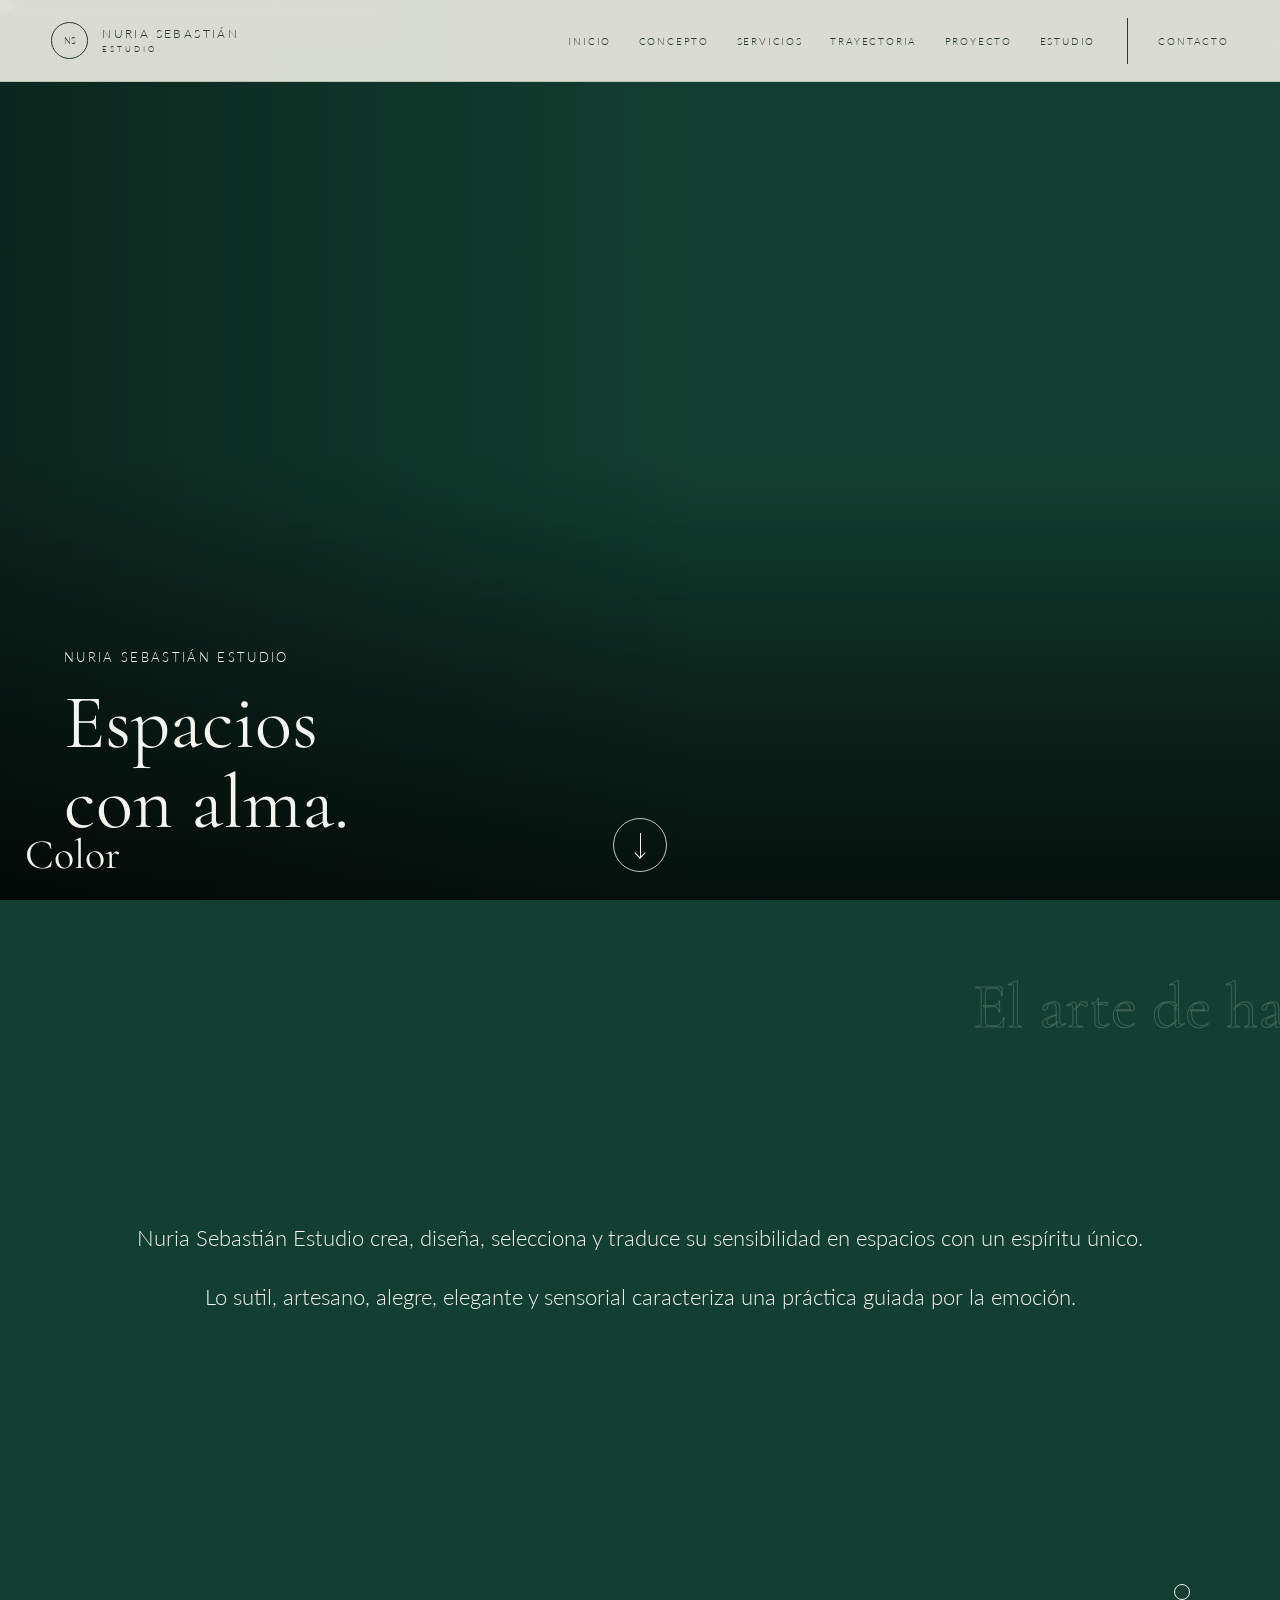
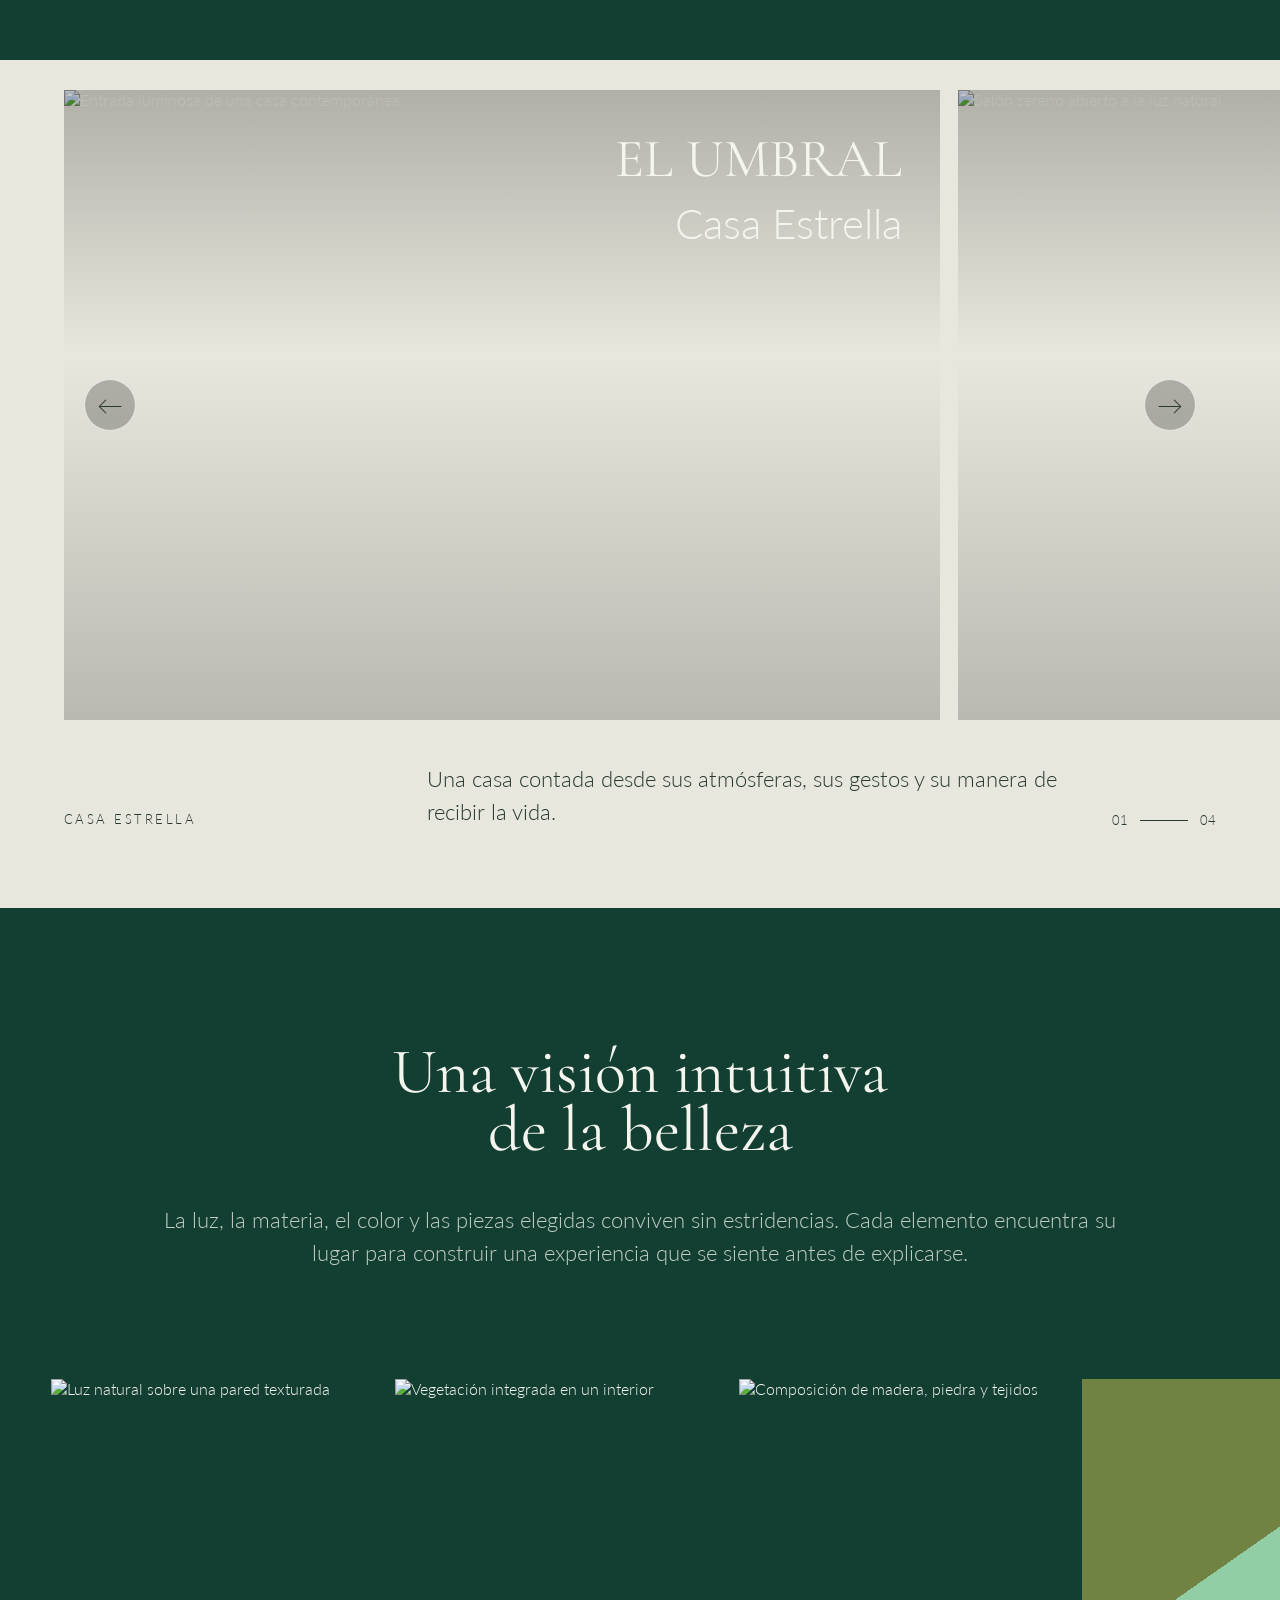
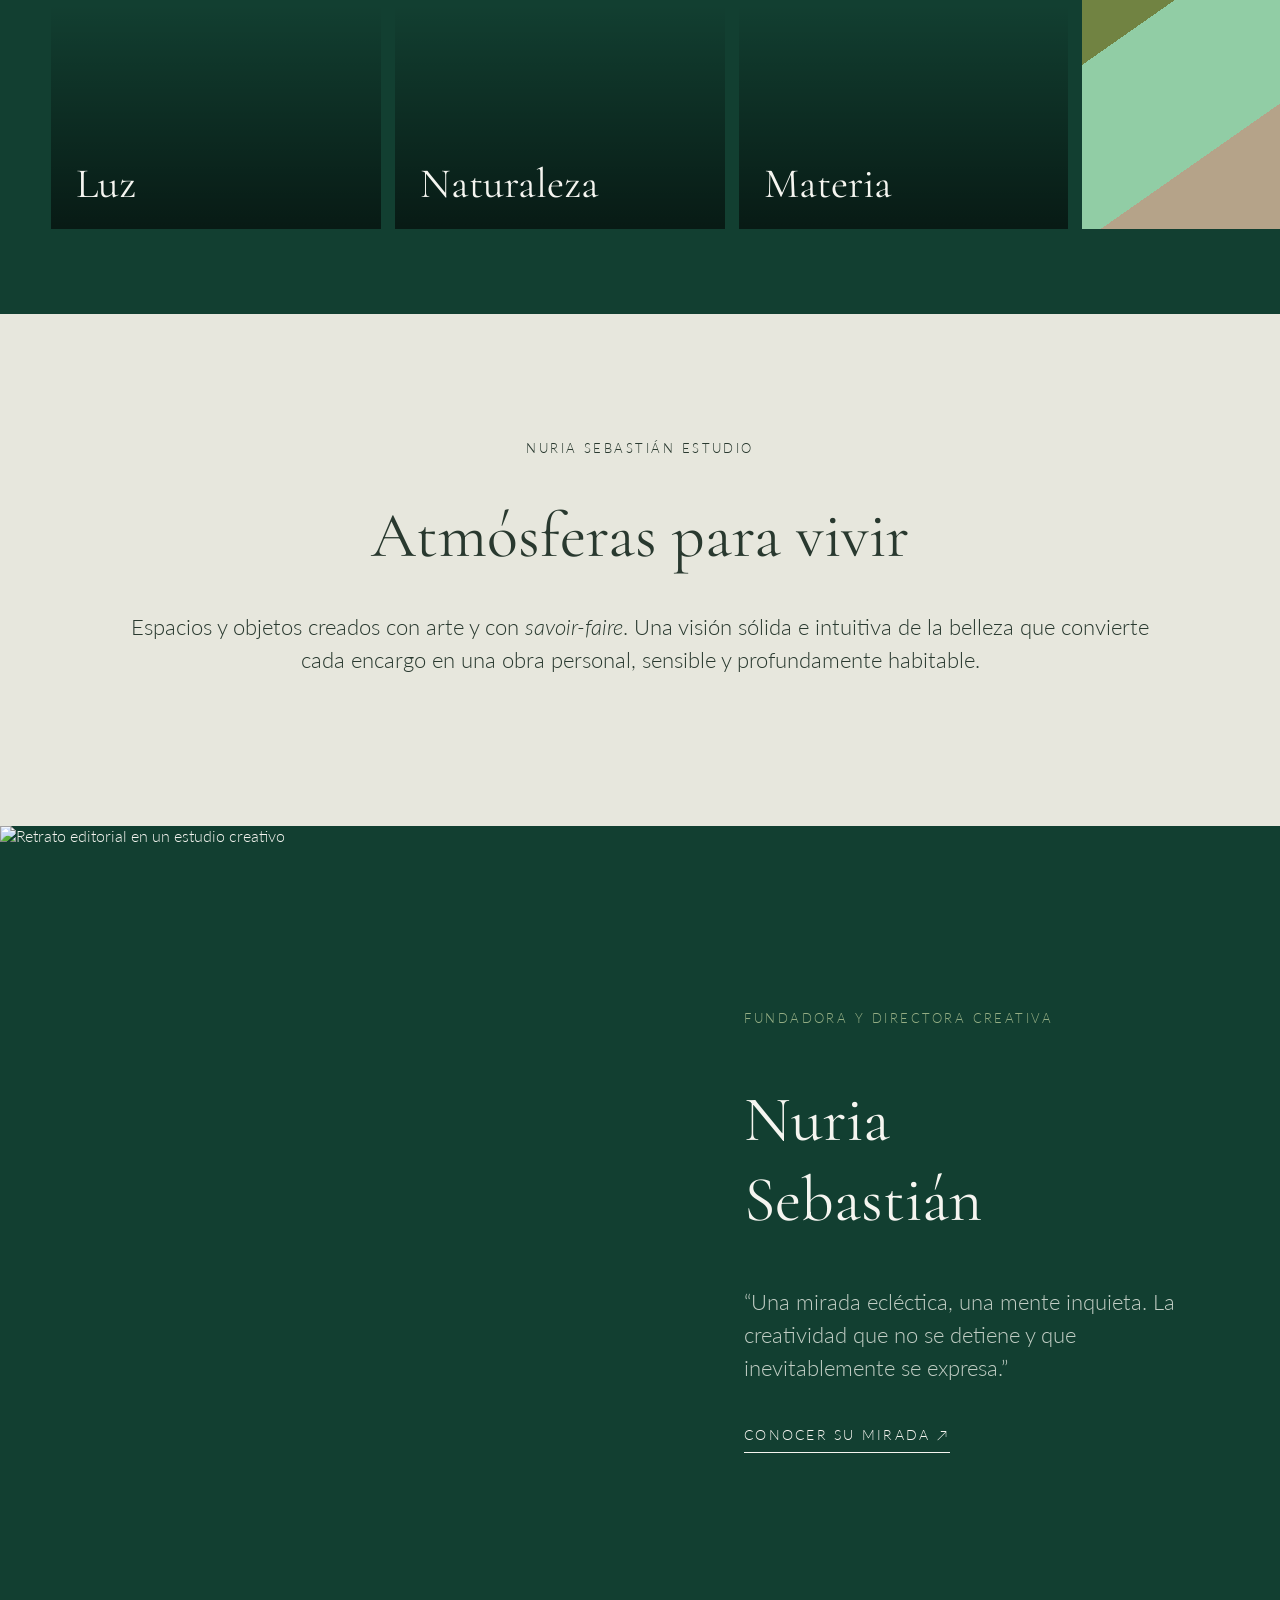
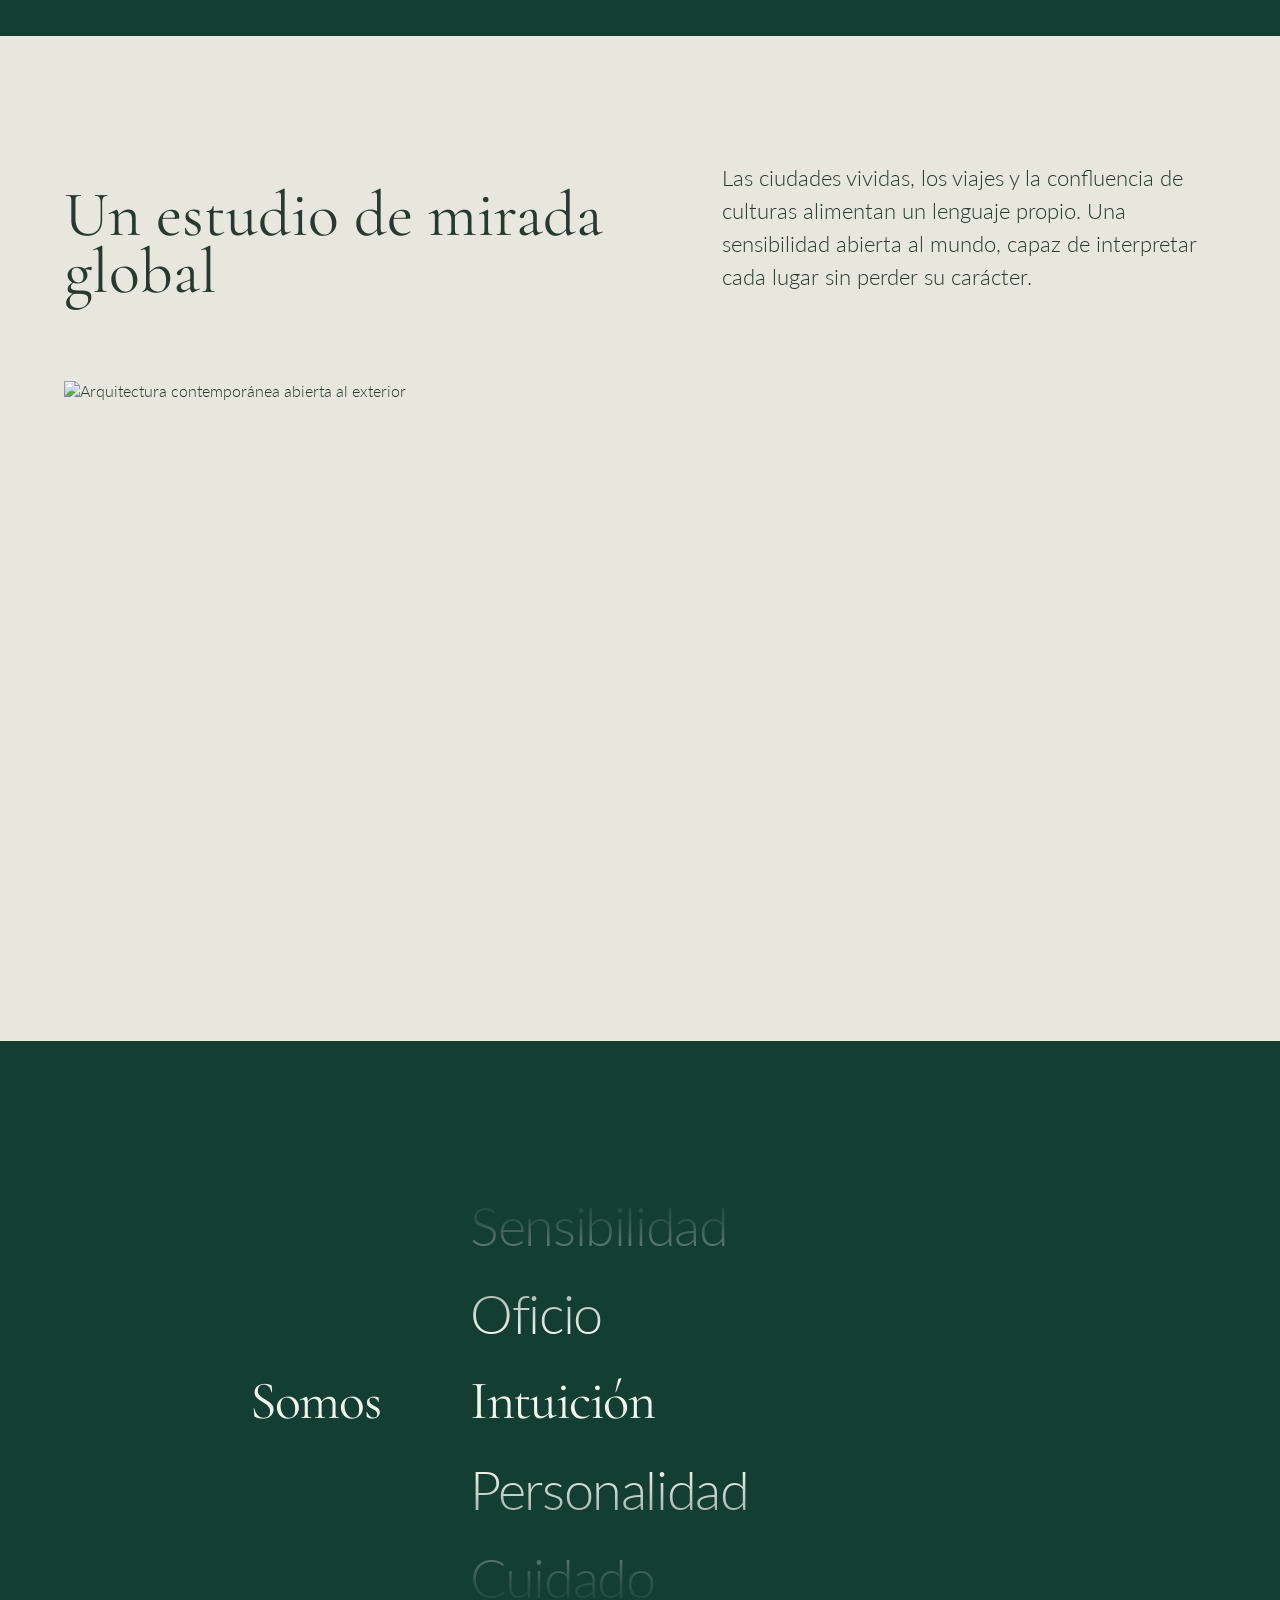
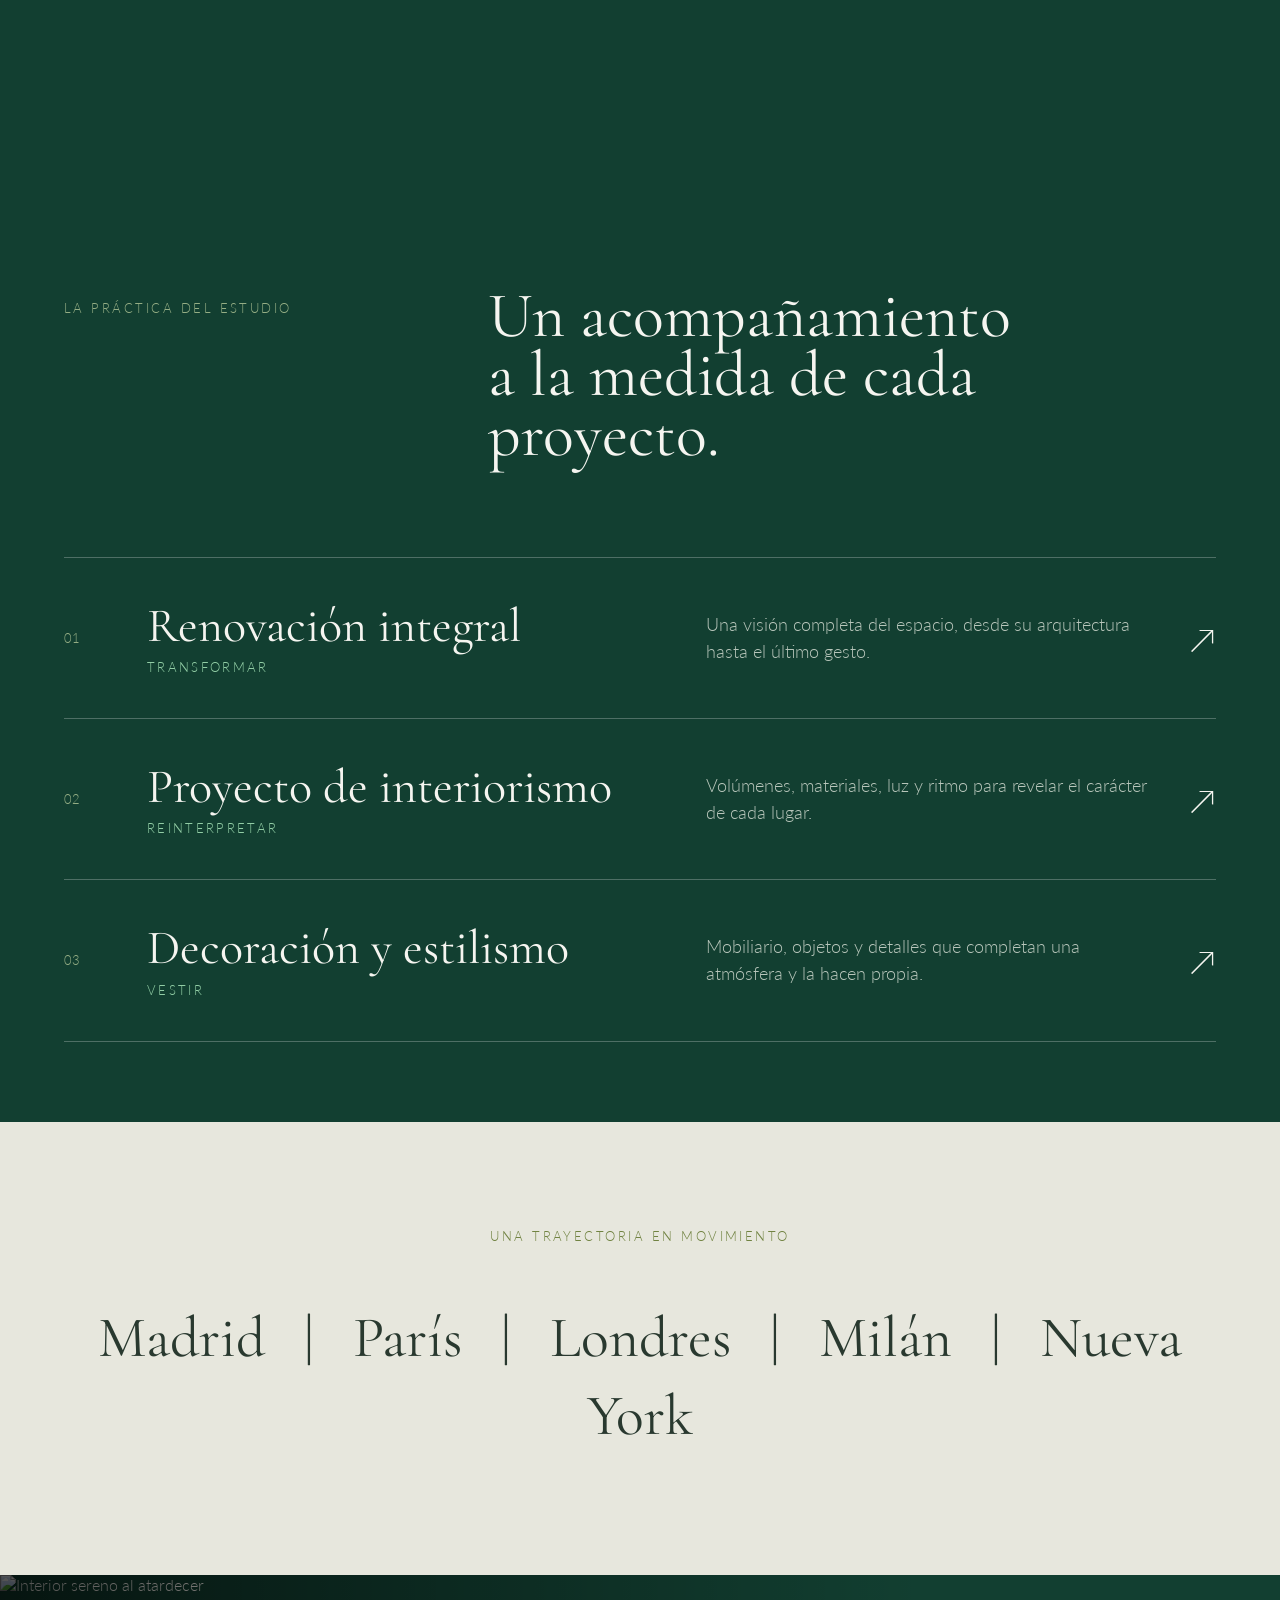
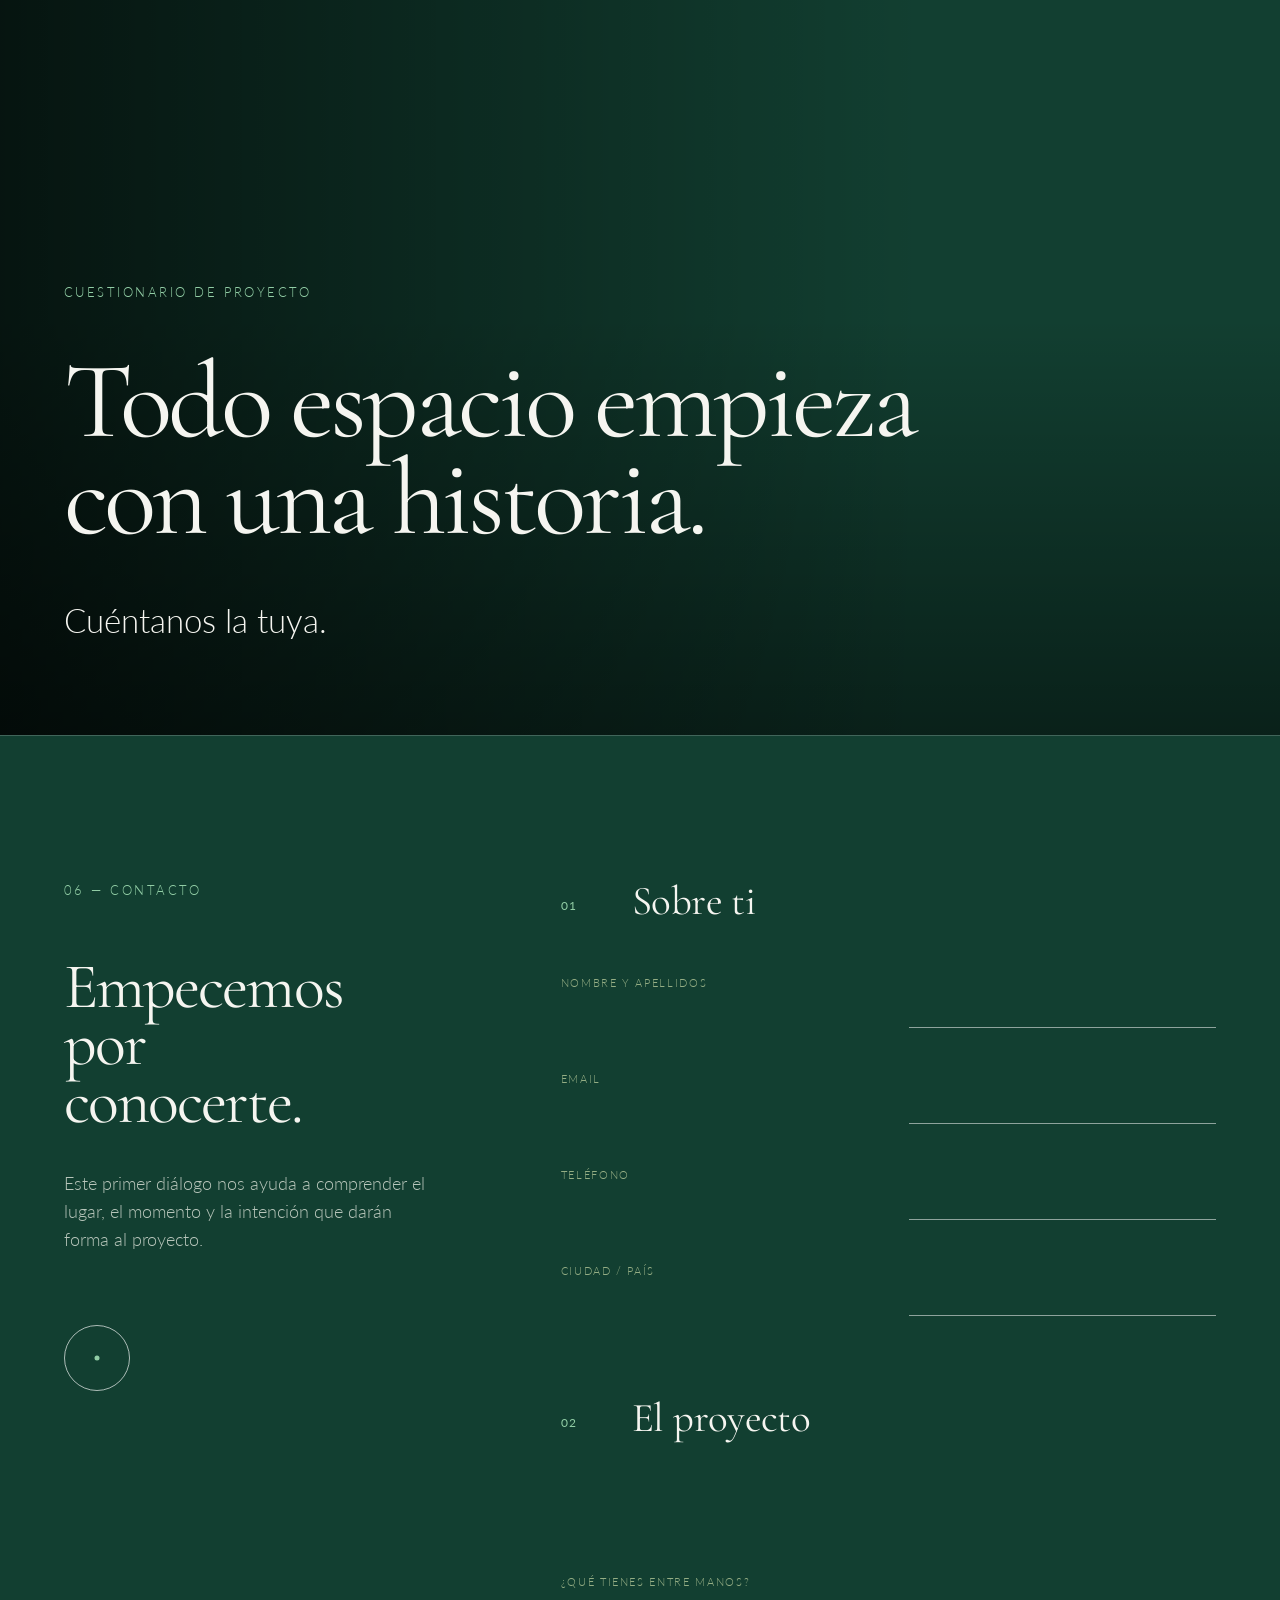
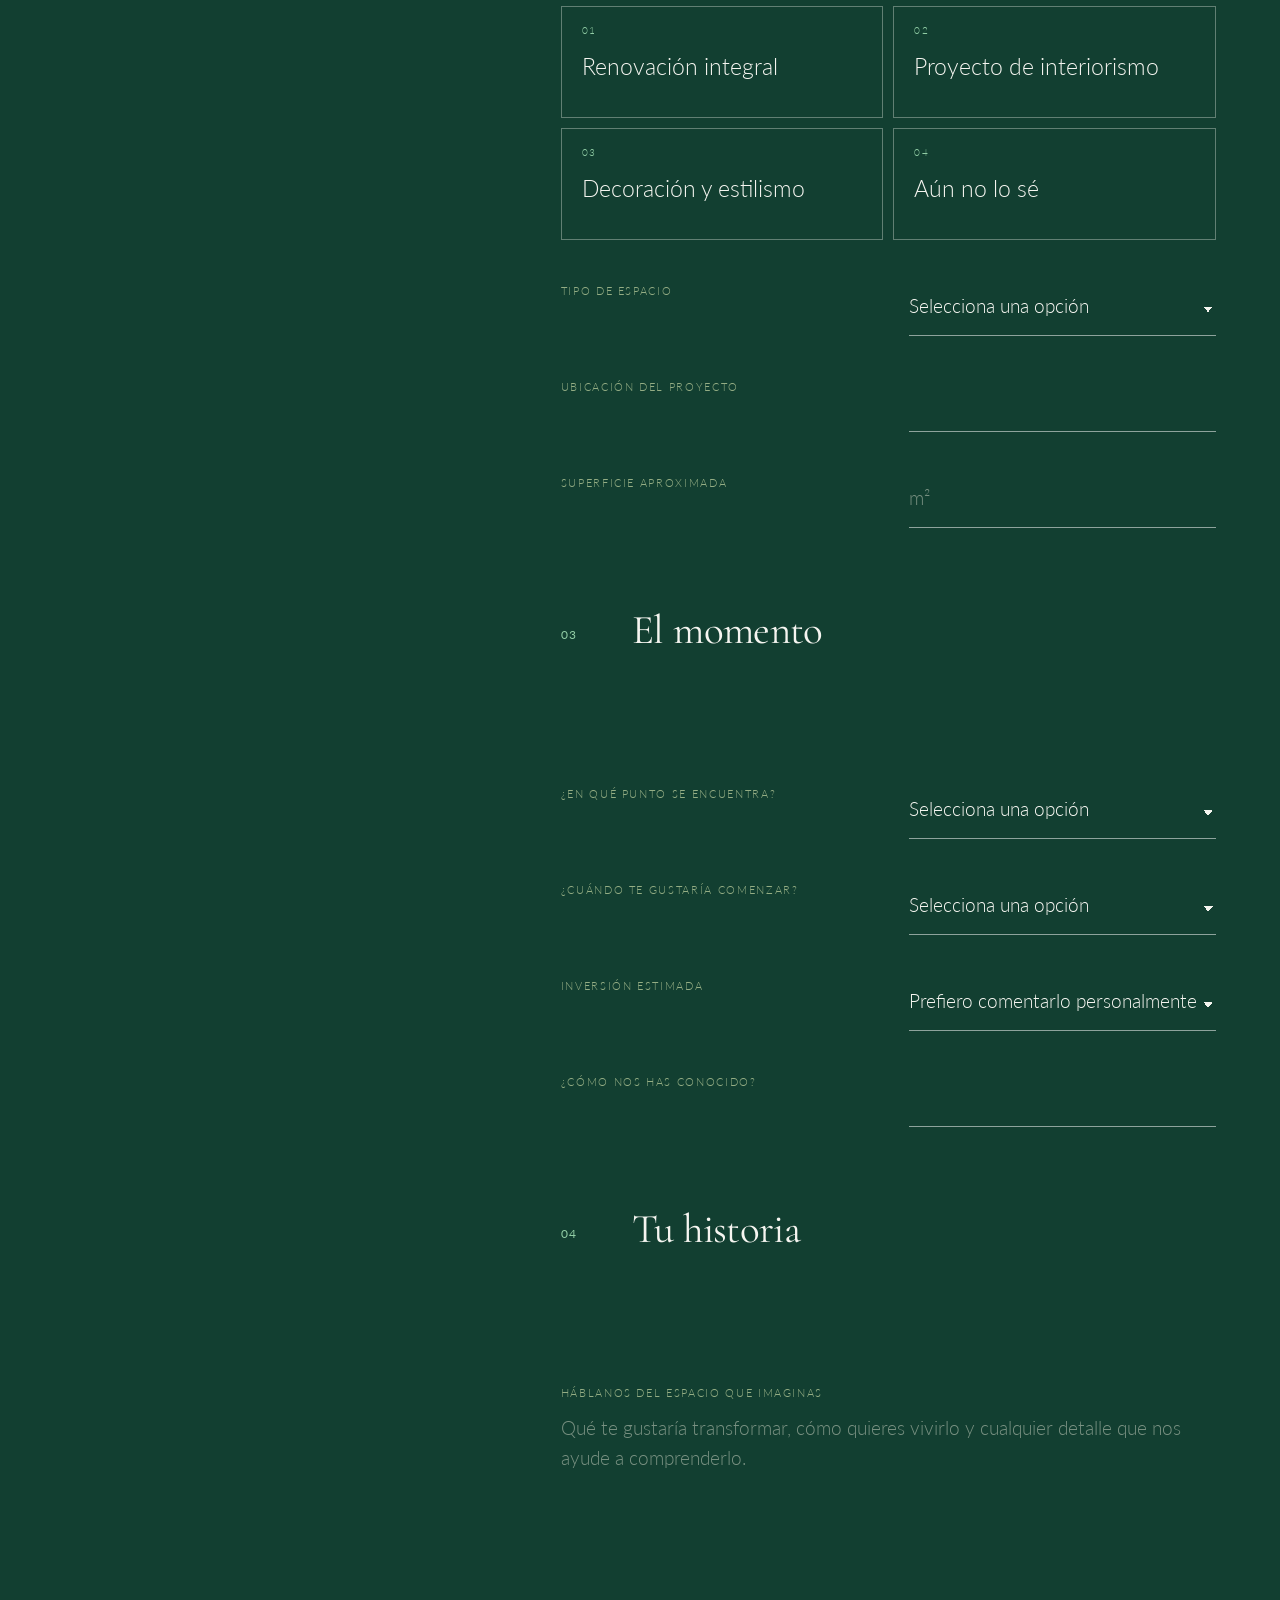
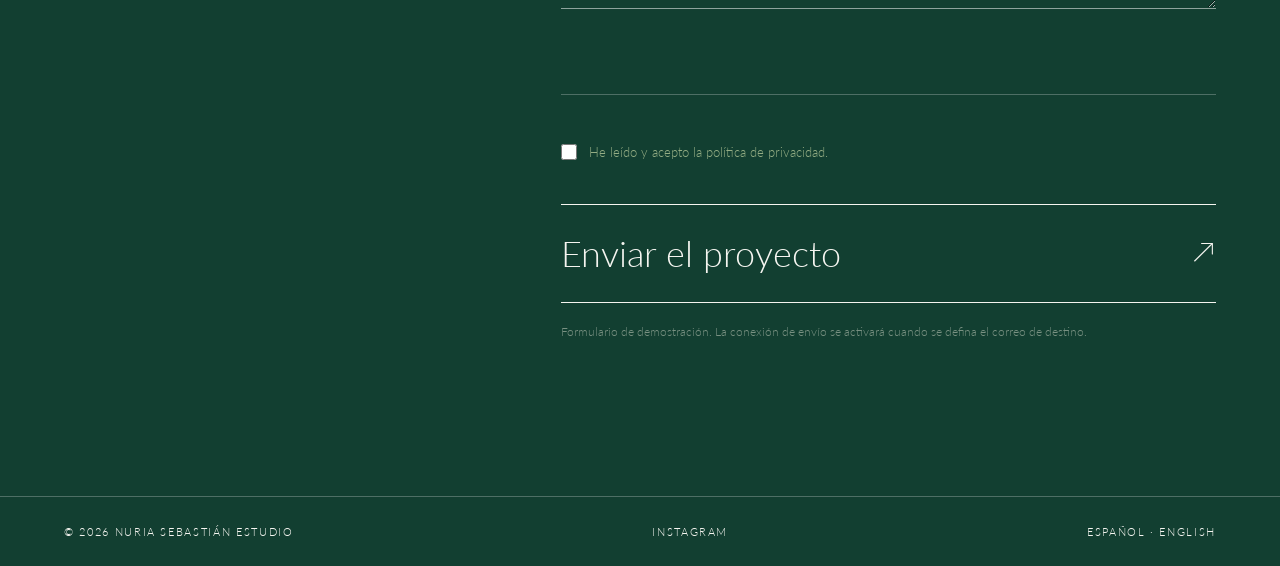
==== index.html @ f6a7e27b "Aplicar paleta orgánica y nueva tipografía" ====
<!doctype html>
<html lang="es">
<head>
  <meta charset="utf-8">
  <meta name="viewport" content="width=device-width, initial-scale=1">
  <meta name="description" content="Nuria Sebastián Estudio crea espacios con alma: proyectos de renovación integral, interiorismo, decoración y estilismo.">
  <meta name="theme-color" content="#123f31">
  <title>Nuria Sebastián Estudio — Espacios con alma</title>
  <link rel="icon" href="favicon.svg" type="image/svg+xml">
  <link rel="preconnect" href="https://fonts.googleapis.com">
  <link rel="preconnect" href="https://fonts.gstatic.com" crossorigin>
  <link href="https://fonts.googleapis.com/css2?family=Cormorant+Garamond:wght@400&family=Lato:wght@300;400;700&display=swap" rel="stylesheet">
  <link rel="stylesheet" href="styles.css?v=8">
</head>
<body>
  <a class="skip-link" href="#contenido">Saltar al contenido</a>

  <header class="site-header" data-header>
    <a class="brand" href="#inicio" aria-label="Nuria Sebastián Estudio, inicio">
      <span class="brand-mark" aria-hidden="true">NS</span>
      <span class="brand-name"><span>NURIA SEBASTIÁN</span><small>ESTUDIO</small></span>
    </a>
    <nav class="desktop-nav" aria-label="Navegación principal">
      <a href="#inicio">Inicio</a>
      <a href="#mirada">Concepto</a>
      <a href="#servicios">Servicios</a>
      <a href="#trayectoria">Trayectoria</a>
      <a href="#casa-estrella">Proyecto</a>
      <a href="#nuria">Estudio</a>
      <a class="nav-contact" href="#contacto">Contacto</a>
    </nav>
    <button class="menu-toggle" type="button" aria-label="Abrir menú" aria-expanded="false" aria-controls="mobile-menu" data-menu-toggle>
      <span></span><span></span><span></span>
    </button>
  </header>

  <div class="mobile-menu" id="mobile-menu" hidden data-mobile-menu>
    <nav aria-label="Navegación móvil">
      <a href="#inicio">Inicio</a>
      <a href="#mirada">Concepto</a>
      <a href="#servicios">Servicios</a>
      <a href="#trayectoria">Trayectoria</a>
      <a href="#casa-estrella">Proyecto</a>
      <a href="#nuria">Estudio</a>
      <a href="#contacto">Contacto</a>
    </nav>
  </div>

  <main id="contenido">
    <section class="hero photo" id="inicio" aria-labelledby="hero-title">
      <img src="https://images.unsplash.com/photo-1600585154340-be6161a56a0c?auto=format&fit=crop&w=2400&q=88" alt="Arquitectura contemporánea integrada en el paisaje">
      <div class="photo-shade"></div>
      <div class="hero-copy reveal">
        <p>Nuria Sebastián Estudio</p>
        <h1 id="hero-title">Espacios<br>con alma.</h1>
      </div>
      <a class="scroll-cue" href="#mirada" aria-label="Descubrir el estudio"><span></span></a>
    </section>

    <section class="opening dark-section" id="mirada" aria-labelledby="opening-title">
      <h2 id="opening-title" class="outline-title reveal">El arte de habitar</h2>
      <div class="opening-copy reveal">
        <p>Nuria Sebastián Estudio crea, diseña, selecciona y traduce su sensibilidad en espacios con un espíritu único.</p>
        <p>Lo sutil, artesano, alegre, elegante y sensorial caracteriza una práctica guiada por la emoción.</p>
      </div>
      <span class="orbit" aria-hidden="true"></span>
    </section>

    <section class="house-story light-section" id="casa-estrella" aria-labelledby="house-title">
      <div class="story-viewport" data-slider>
        <div class="story-track" data-slider-track>
          <article class="story-slide photo">
            <img src="https://images.unsplash.com/photo-1600607687939-ce8a6c25118c?auto=format&fit=crop&w=2200&q=88" alt="Entrada luminosa de una casa contemporánea">
            <div class="photo-shade"></div>
            <div class="slide-title"><h3>EL UMBRAL</h3><p>Casa Estrella</p></div>
          </article>
          <article class="story-slide photo">
            <img src="https://images.unsplash.com/photo-1600210492486-724fe5c67fb0?auto=format&fit=crop&w=2200&q=88" alt="Salón sereno abierto a la luz natural">
            <div class="photo-shade"></div>
            <div class="slide-title"><h3>LA LUZ</h3><p>Casa Estrella</p></div>
          </article>
          <article class="story-slide photo">
            <img src="https://images.unsplash.com/photo-1618221195710-dd6b41faaea6?auto=format&fit=crop&w=2200&q=88" alt="Materiales y objetos elegidos para un interior cálido">
            <div class="photo-shade"></div>
            <div class="slide-title"><h3>LA MATERIA</h3><p>Casa Estrella</p></div>
          </article>
          <article class="story-slide photo">
            <img src="https://images.unsplash.com/photo-1600566753086-00f18fb6b3ea?auto=format&fit=crop&w=2200&q=88" alt="Espacio doméstico conectado con la vegetación">
            <div class="photo-shade"></div>
            <div class="slide-title"><h3>EL PAISAJE</h3><p>Casa Estrella</p></div>
          </article>
        </div>
        <button class="slider-arrow slider-prev" type="button" aria-label="Imagen anterior" data-slider-prev>←</button>
        <button class="slider-arrow slider-next" type="button" aria-label="Imagen siguiente" data-slider-next>→</button>
      </div>
      <div class="story-footer reveal">
        <p class="eyebrow" id="house-title">Casa Estrella</p>
        <p>Una casa contada desde sus atmósferas, sus gestos y su manera de recibir la vida.</p>
        <div class="story-count" aria-live="polite"><span data-slide-current>01</span><i></i><span>04</span></div>
      </div>
    </section>

    <section class="language dark-section" aria-labelledby="language-title">
      <div class="center-copy reveal">
        <h2 id="language-title">Una visión intuitiva<br>de la belleza</h2>
        <p>La luz, la materia, el color y las piezas elegidas conviven sin estridencias. Cada elemento encuentra su lugar para construir una experiencia que se siente antes de explicarse.</p>
      </div>
      <div class="language-strip">
        <article class="language-card photo"><img src="https://images.unsplash.com/photo-1600607687920-4e2a09cf159d?auto=format&fit=crop&w=1000&q=82" alt="Luz natural sobre una pared texturada"><span>Luz</span></article>
        <article class="language-card photo"><img src="https://images.unsplash.com/photo-1600566753190-17f0baa2a6c3?auto=format&fit=crop&w=1000&q=82" alt="Vegetación integrada en un interior"><span>Naturaleza</span></article>
        <article class="language-card photo"><img src="https://images.unsplash.com/photo-1600210491892-03d54c0aaf87?auto=format&fit=crop&w=1000&q=82" alt="Composición de madera, piedra y tejidos"><span>Materia</span></article>
        <article class="language-card color-card" aria-label="Color"><span>Color</span></article>
        <article class="language-card photo"><img src="https://images.unsplash.com/photo-1600573472592-401b489a3cdc?auto=format&fit=crop&w=1000&q=82" alt="Estancia vinculada al paisaje"><span>Lugar</span></article>
        <article class="language-card photo"><img src="https://images.unsplash.com/photo-1615874694520-474822394e73?auto=format&fit=crop&w=1000&q=82" alt="Detalle artesanal en un espacio interior"><span>Detalle</span></article>
      </div>
    </section>

    <section class="studio-intro light-section" aria-labelledby="studio-title">
      <p class="eyebrow reveal">Nuria Sebastián Estudio</p>
      <h2 id="studio-title" class="reveal">Atmósferas para vivir</h2>
      <p class="reveal">Espacios y objetos creados con arte y con <em>savoir-faire</em>. Una visión sólida e intuitiva de la belleza que convierte cada encargo en una obra personal, sensible y profundamente habitable.</p>
    </section>

    <section class="profile dark-section" id="nuria" aria-labelledby="nuria-title">
      <div class="profile-photo photo">
        <img src="https://images.unsplash.com/photo-1598301257982-0cf014dabbcd?auto=format&fit=crop&w=1500&q=86" alt="Retrato editorial en un estudio creativo">
      </div>
      <div class="profile-copy reveal">
        <p class="eyebrow">Fundadora y directora creativa</p>
        <h2 id="nuria-title">Nuria<br>Sebastián</h2>
        <blockquote>“Una mirada ecléctica, una mente inquieta. La creatividad que no se detiene y que inevitablemente se expresa.”</blockquote>
        <a class="text-link" href="#contacto">Conocer su mirada <span>↗</span></a>
      </div>
    </section>

    <section class="global light-section" aria-labelledby="global-title">
      <div class="global-copy reveal">
        <h2 id="global-title">Un estudio de mirada global</h2>
        <p>Las ciudades vividas, los viajes y la confluencia de culturas alimentan un lenguaje propio. Una sensibilidad abierta al mundo, capaz de interpretar cada lugar sin perder su carácter.</p>
      </div>
      <div class="global-photo photo"><img src="https://images.unsplash.com/photo-1600607688969-a5bfcd646154?auto=format&fit=crop&w=2400&q=88" alt="Arquitectura contemporánea abierta al exterior"></div>
    </section>

    <section class="ticker" aria-label="Valores del estudio">
      <div class="ticker-inner">
        <p class="ticker-heading">Somos</p>
        <div class="ticker-window" aria-hidden="true">
          <div class="ticker-track">
            <span>Sensibilidad</span>
            <span>Oficio</span>
            <span>Intuición</span>
            <span>Personalidad</span>
            <span>Cuidado</span>
            <span>Sensibilidad</span>
            <span>Oficio</span>
            <span>Intuición</span>
            <span>Personalidad</span>
            <span>Cuidado</span>
          </div>
        </div>
        <p class="visually-hidden">Sensibilidad, oficio, intuición, personalidad y cuidado.</p>
      </div>
    </section>

    <section class="services dark-section" id="servicios" aria-labelledby="services-title">
      <div class="services-heading reveal">
        <p class="eyebrow">La práctica del estudio</p>
        <h2 id="services-title">Un acompañamiento<br>a la medida de cada proyecto.</h2>
      </div>
      <div class="service-list">
        <article class="service reveal"><span class="service-number">01</span><div><h3>Renovación integral</h3><p>Transformar</p></div><p class="service-description">Una visión completa del espacio, desde su arquitectura hasta el último gesto.</p><span class="service-arrow">↗</span></article>
        <article class="service reveal"><span class="service-number">02</span><div><h3>Proyecto de interiorismo</h3><p>Reinterpretar</p></div><p class="service-description">Volúmenes, materiales, luz y ritmo para revelar el carácter de cada lugar.</p><span class="service-arrow">↗</span></article>
        <article class="service reveal"><span class="service-number">03</span><div><h3>Decoración y estilismo</h3><p>Vestir</p></div><p class="service-description">Mobiliario, objetos y detalles que completan una atmósfera y la hacen propia.</p><span class="service-arrow">↗</span></article>
      </div>
    </section>

    <section class="cities light-section" id="trayectoria" aria-labelledby="cities-title">
      <p class="eyebrow reveal">Una trayectoria en movimiento</p>
      <h2 id="cities-title" class="reveal">Madrid&nbsp;&nbsp; | &nbsp;&nbsp;París&nbsp;&nbsp; | &nbsp;&nbsp;Londres&nbsp;&nbsp; | &nbsp;&nbsp;Milán&nbsp;&nbsp; | &nbsp;&nbsp;Nueva York</h2>
    </section>

    <section class="contact" id="contacto" aria-labelledby="contact-title">
      <div class="contact-hero photo">
        <img src="https://images.unsplash.com/photo-1600210491369-e753d80a41f3?auto=format&fit=crop&w=2400&q=88" alt="Interior sereno al atardecer">
        <div class="photo-shade"></div>
        <div class="contact-copy reveal">
          <p class="eyebrow">Cuestionario de proyecto</p>
          <h2 id="contact-title">Todo espacio empieza<br>con una historia.</h2>
          <p>Cuéntanos la tuya.</p>
        </div>
      </div>

      <div class="project-enquiry dark-section">
        <header class="form-intro reveal">
          <p class="eyebrow">06 — Contacto</p>
          <h3>Empecemos por<br>conocerte.</h3>
          <p>Este primer diálogo nos ayuda a comprender el lugar, el momento y la intención que darán forma al proyecto.</p>
          <span class="form-orbit" aria-hidden="true"></span>
        </header>

        <form class="project-form" data-project-form>
          <fieldset>
            <legend><span>01</span> Sobre ti</legend>
            <div class="form-grid">
              <label for="nombre">Nombre y apellidos</label>
              <input id="nombre" type="text" name="nombre" autocomplete="name" required>

              <label for="email">Email</label>
              <input id="email" type="email" name="email" autocomplete="email" required>

              <label for="telefono">Teléfono</label>
              <input id="telefono" type="tel" name="telefono" autocomplete="tel">

              <label for="ciudad">Ciudad / País</label>
              <input id="ciudad" type="text" name="ciudad" autocomplete="address-level2" required>
            </div>
          </fieldset>

          <fieldset>
            <legend><span>02</span> El proyecto</legend>
            <div class="form-grid">
              <div class="choice-field full-width">
                <p>¿Qué tienes entre manos?</p>
                <div class="choice-grid">
                  <label class="choice-option"><input type="radio" name="servicio" value="Renovación integral" required><span><small>01</small>Renovación integral</span></label>
                  <label class="choice-option"><input type="radio" name="servicio" value="Proyecto de interiorismo"><span><small>02</small>Proyecto de interiorismo</span></label>
                  <label class="choice-option"><input type="radio" name="servicio" value="Decoración y estilismo"><span><small>03</small>Decoración y estilismo</span></label>
                  <label class="choice-option"><input type="radio" name="servicio" value="Aún no lo sé"><span><small>04</small>Aún no lo sé</span></label>
                </div>
              </div>

              <label for="espacio">Tipo de espacio</label>
              <select id="espacio" name="espacio" required>
                <option value="">Selecciona una opción</option>
                <option>Vivienda habitual</option>
                <option>Segunda residencia</option>
                <option>Espacio profesional</option>
                <option>Hospitality</option>
                <option>Otro</option>
              </select>

              <label for="ubicacion">Ubicación del proyecto</label>
              <input id="ubicacion" type="text" name="ubicacion" required>

              <label for="superficie">Superficie aproximada</label>
              <input id="superficie" type="text" name="superficie" placeholder="m²">
            </div>
          </fieldset>

          <fieldset>
            <legend><span>03</span> El momento</legend>
            <div class="form-grid">
              <label for="estado">¿En qué punto se encuentra?</label>
              <select id="estado" name="estado" required>
                <option value="">Selecciona una opción</option>
                <option>Buscando el espacio</option>
                <option>Recién adquirido</option>
                <option>Con proyecto previo</option>
                <option>En obra</option>
                <option>Listo para vestir</option>
              </select>

              <label for="inicio">¿Cuándo te gustaría comenzar?</label>
              <select id="inicio" name="inicio" required>
                <option value="">Selecciona una opción</option>
                <option>Lo antes posible</option>
                <option>En los próximos 3 meses</option>
                <option>Entre 3 y 6 meses</option>
                <option>Más adelante</option>
              </select>

              <label for="inversion">Inversión estimada</label>
              <select id="inversion" name="inversion">
                <option value="">Prefiero comentarlo personalmente</option>
                <option>Hasta 100.000 €</option>
                <option>Entre 100.000 € y 250.000 €</option>
                <option>Entre 250.000 € y 500.000 €</option>
                <option>Más de 500.000 €</option>
              </select>

              <label for="descubrimiento">¿Cómo nos has conocido?</label>
              <input id="descubrimiento" type="text" name="descubrimiento">
            </div>
          </fieldset>

          <fieldset class="project-story">
            <legend><span>04</span> Tu historia</legend>
            <label for="mensaje">Háblanos del espacio que imaginas</label>
            <textarea id="mensaje" name="mensaje" rows="6" placeholder="Qué te gustaría transformar, cómo quieres vivirlo y cualquier detalle que nos ayude a comprenderlo." required></textarea>
          </fieldset>

          <div class="form-actions">
            <label class="consent"><input type="checkbox" name="privacidad" required><span>He leído y acepto la política de privacidad.</span></label>
            <button type="submit">Enviar el proyecto <span>↗</span></button>
            <p class="form-note" aria-live="polite">Formulario de demostración. La conexión de envío se activará cuando se defina el correo de destino.</p>
          </div>
        </form>
      </div>

      <footer class="site-footer"><span>© <span data-year></span> Nuria Sebastián Estudio</span><a href="#">Instagram</a><span>Español · English</span></footer>
    </section>
  </main>

  <script src="script.js?v=7"></script>
</body>
</html>
---- styles.css ----
@font-face {
  font-family: "The Seasons";
  src: local("The Seasons Regular"), local("TheSeasons-Regular"), local("The Seasons");
  font-weight: 400;
  font-style: normal;
  font-display: swap;
}

:root {
  --black: #123f31;
  --paper: #e7e7dd;
  --white: #f5f5f0;
  --muted: #94ad84;
  --ink: #29392f;
  --accent: #91cda5;
  --olive: #718342;
  --sand: #b5a389;
  --mist: #e7e9ea;
  --font-display: "The Seasons", "Cormorant Garamond", Georgia, serif;
  --font-sans: "Lato", Arial, sans-serif;
  --page-pad: clamp(22px, 5vw, 72px);
}

* { box-sizing: border-box; }
.visually-hidden { position: absolute !important; width: 1px !important; height: 1px !important; padding: 0 !important; margin: -1px !important; overflow: hidden !important; clip: rect(0, 0, 0, 0) !important; white-space: nowrap !important; border: 0 !important; }
html { scroll-behavior: smooth; }
body { margin: 0; background: var(--black); color: var(--white); font-family: var(--font-sans); font-weight: 300; }
body.menu-open { overflow: hidden; }
a { color: inherit; text-decoration: none; }
button, input, select, textarea { font: inherit; }
button { color: inherit; }
.skip-link { position: absolute; z-index: 100; top: -60px; left: 20px; background: var(--white); color: var(--black); padding: 12px 18px; transition: top .2s; }
.skip-link:focus { top: 20px; }
.photo { position: relative; overflow: hidden; }
.photo > img { width: 100%; height: 100%; object-fit: cover; display: block; }
.photo-shade { position: absolute; inset: 0; background: linear-gradient(90deg, rgba(0,0,0,.4), transparent 55%), linear-gradient(0deg, rgba(0,0,0,.35), transparent 45%); }
.dark-section { background: var(--black); color: var(--white); }
.light-section { background: var(--paper); color: var(--ink); }
.eyebrow { margin: 0; font-size: 13px; line-height: 1.4; letter-spacing: .19em; text-transform: uppercase; }

.site-header { position: fixed; z-index: 20; inset: 0 0 auto; min-height: 82px; display: flex; align-items: center; padding: 14px clamp(28px, 4vw, 62px); border-bottom: 1px solid rgba(41,57,47,.16); background: rgba(231,231,221,.94); color: var(--ink); backdrop-filter: blur(18px); -webkit-backdrop-filter: blur(18px); transition: background-color .35s ease, box-shadow .35s ease, min-height .35s ease, padding .35s ease; }
.site-header.is-scrolled { min-height: 66px; padding-top: 9px; padding-bottom: 9px; background: rgba(231,231,221,.72); box-shadow: 0 8px 30px rgba(18,63,49,.12); }
.brand { display: flex; align-items: center; gap: 14px; font-family: var(--font-sans); line-height: 1; }
.brand-mark { width: 37px; height: 37px; display: grid; place-items: center; border: 1px solid currentColor; border-radius: 50%; font-size: 9px; letter-spacing: -.04em; }
.brand-name { display: flex; flex-direction: column; font-size: 12px; letter-spacing: .2em; white-space: nowrap; }
.brand-name small { margin-top: 5px; font-size: 8px; letter-spacing: .38em; }
.desktop-nav { display: flex; align-items: center; gap: clamp(20px, 2.15vw, 39px); margin-left: auto; font-size: 10px; line-height: 1; letter-spacing: .18em; text-transform: uppercase; white-space: nowrap; }
.desktop-nav .nav-contact { margin-left: 4px; padding: 18px 0 18px clamp(24px, 2.4vw, 42px); border-left: 1px solid currentColor; }
.desktop-nav a, .brand { transition: opacity .25s; }
.desktop-nav a:hover, .brand:hover { opacity: .68; }
.menu-toggle { display: none; gap: 6px; margin-left: 52px; padding: 7px; border: 0; background: transparent; }
.menu-toggle span { display: block; width: 31px; height: 2px; background: currentColor; transition: transform .25s, opacity .25s; }
.menu-toggle[aria-expanded="true"] span:first-child { transform: translateY(8px) rotate(45deg); }
.menu-toggle[aria-expanded="true"] span:nth-child(2) { opacity: 0; }
.menu-toggle[aria-expanded="true"] span:last-child { transform: translateY(-8px) rotate(-45deg); }
.mobile-menu { position: fixed; z-index: 15; inset: 0; padding: 150px var(--page-pad) 60px; background: var(--paper); color: var(--ink); }
.mobile-menu nav { display: grid; gap: 20px; }
.mobile-menu a { font-family: var(--font-display); font-size: clamp(40px, 8vw, 82px); line-height: 1.05; }

.hero { min-height: 100svh; height: 780px; }
.hero-copy { position: absolute; z-index: 2; left: var(--page-pad); bottom: 56px; }
.hero-copy p { margin: 0 0 18px; font-size: 13px; letter-spacing: .18em; text-transform: uppercase; }
.hero h1 { margin: 0; font-family: var(--font-display); font-size: clamp(58px, 6vw, 77px); line-height: 1.05; font-weight: 400; }
.scroll-cue { position: absolute; z-index: 2; left: 50%; bottom: 28px; width: 54px; height: 54px; border: 1px solid rgba(255,255,255,.75); border-radius: 50%; transform: translateX(-50%); }
.scroll-cue span { position: absolute; top: 14px; left: 50%; width: 1px; height: 24px; background: var(--white); }
.scroll-cue span::after { content: ""; position: absolute; left: -4px; bottom: 0; width: 7px; height: 7px; border-right: 1px solid white; border-bottom: 1px solid white; transform: rotate(45deg); }

.opening { position: relative; min-height: 760px; padding: 120px 7%; display: flex; align-items: center; justify-content: center; text-align: center; overflow: hidden; }
.outline-title { position: absolute; top: 78px; left: 50%; width: 86%; margin: 0; transform: translateX(-50%); color: transparent; -webkit-text-stroke: 1px rgba(245,245,240,.2); font-family: var(--font-display); font-size: clamp(48px, 5vw, 64px); line-height: .9; font-weight: 400; }
.opening-copy { position: relative; z-index: 1; max-width: 1080px; }
.opening-copy p { margin: 0 auto 26px; font-size: clamp(18px, 1.72vw, 22px); line-height: 1.5; font-weight: 300; }
.orbit { position: absolute; right: 7%; bottom: 60px; width: 16px; height: 16px; border: 1px solid var(--white); border-radius: 50%; }

.house-story { padding: 30px 0 80px; }
.story-viewport { position: relative; overflow: hidden; }
.story-track { display: flex; gap: 18px; padding: 0 var(--page-pad); transition: transform .7s cubic-bezier(.22,.61,.36,1); }
.story-slide { flex: 0 0 76%; height: 630px; color: var(--white); }
.story-slide .photo-shade { background: linear-gradient(180deg, rgba(0,0,0,.24), transparent 42%, rgba(0,0,0,.2)); }
.slide-title { position: absolute; z-index: 2; top: 42px; right: 38px; text-align: right; }
.slide-title h3 { margin: 0; font-family: var(--font-display); font-size: clamp(40px, 4.22vw, 54px); line-height: 1; font-weight: 400; }
.slide-title p { margin: 6px 0; font-size: clamp(30px, 3.28vw, 42px); line-height: 1.5; }
.slider-arrow { position: absolute; z-index: 3; top: 50%; width: 52px; height: 52px; border: 1px solid rgba(255,255,255,.7); border-radius: 50%; background: rgba(0,0,0,.24); font-size: 26px; transform: translateY(-50%); backdrop-filter: blur(6px); }
.slider-prev { left: calc(var(--page-pad) + 20px); }
.slider-next { right: calc(var(--page-pad) + 20px); }
.story-footer { display: grid; grid-template-columns: .7fr 1.4fr auto; gap: 40px; align-items: end; padding: 42px var(--page-pad) 0; }
.story-footer > p:nth-child(2) { max-width: 760px; margin: 0; font-size: clamp(18px, 1.72vw, 22px); line-height: 1.5; font-weight: 300; }
.story-count { display: flex; align-items: center; gap: 12px; font-size: 13px; }
.story-count i { width: 48px; height: 1px; background: currentColor; }

.language { padding: 135px 0 85px; overflow: hidden; }
.center-copy { max-width: 1080px; margin: 0 auto 110px; padding: 0 var(--page-pad); text-align: center; }
.center-copy h2, .studio-intro h2, .global h2 { margin: 0 0 45px; font-family: var(--font-display); font-size: clamp(48px, 5vw, 64px); line-height: .9; font-weight: 400; }
.center-copy p { margin: 0; font-size: clamp(18px, 1.72vw, 22px); line-height: 1.5; font-weight: 300; color: #c2cec5; }
.language-strip { display: flex; gap: 14px; padding: 0 4%; overflow-x: auto; scrollbar-width: none; }
.language-strip::-webkit-scrollbar { display: none; }
.language-card { flex: 0 0 28%; min-width: 260px; height: 450px; }
.language-card::after { content: ""; position: absolute; inset: 0; background: linear-gradient(0deg, rgba(0,0,0,.58), transparent 50%); }
.language-card span { position: absolute; z-index: 2; left: 25px; bottom: 23px; font-family: var(--font-display); font-size: clamp(30px, 3.28vw, 42px); line-height: 1.05; font-weight: 400; }
.color-card { background: linear-gradient(145deg, var(--olive) 0 42%, var(--accent) 42% 68%, var(--sand) 68%); }

.studio-intro { padding: 125px 8% 150px; text-align: center; }
.studio-intro h2 { margin-top: 50px; }
.studio-intro > p:last-child { max-width: 1030px; margin: 0 auto; font-size: clamp(18px, 1.72vw, 22px); line-height: 1.5; font-weight: 300; }

.profile { display: grid; grid-template-columns: 1.08fr .92fr; min-height: 810px; }
.profile-photo { min-height: 650px; }
.profile-copy { display: flex; flex-direction: column; justify-content: center; padding: 110px 9%; }
.profile-copy .eyebrow { margin-bottom: 52px; color: var(--muted); }
.profile h2 { margin: 0 0 45px; font-family: var(--font-display); font-size: clamp(52px, 5vw, 64px); line-height: 1.25; font-weight: 400; }
.profile blockquote { margin: 0 0 42px; font-size: clamp(18px, 1.72vw, 22px); line-height: 1.5; font-weight: 300; color: #c2cec5; }
.text-link { align-self: flex-start; padding: 0 0 9px; border: 0; border-bottom: 1px solid currentColor; background: transparent; font-size: 14px; letter-spacing: .16em; text-transform: uppercase; }

.global { padding: 125px var(--page-pad) 0; }
.global-copy { display: grid; grid-template-columns: 1.15fr 1fr; gap: 90px; align-items: end; margin-bottom: 80px; }
.global-copy h2 { margin: 0; }
.global-copy p { margin: 0 0 8px; font-size: clamp(18px, 1.72vw, 22px); line-height: 1.5; font-weight: 300; }
.global-photo { height: 660px; }

.ticker { min-height: 720px; overflow: hidden; display: grid; place-items: center; padding: 90px var(--page-pad); background: var(--black); }
.ticker-inner { display: grid; grid-template-columns: auto minmax(300px, 560px); gap: clamp(48px, 7vw, 110px); align-items: center; }
.ticker-heading { margin: 0; font-family: var(--font-display); font-size: clamp(42px, 4.2vw, 60px); line-height: 1; font-weight: 400; letter-spacing: -.025em; }
.ticker-window { height: 440px; overflow: hidden; -webkit-mask-image: linear-gradient(to bottom, transparent 0%, rgba(0,0,0,.12) 9%, #000 35%, #000 65%, rgba(0,0,0,.12) 91%, transparent 100%); mask-image: linear-gradient(to bottom, transparent 0%, rgba(0,0,0,.12) 9%, #000 35%, #000 65%, rgba(0,0,0,.12) 91%, transparent 100%); }
.ticker-track { display: flex; flex-direction: column; animation: ticker-vertical 16s linear infinite; will-change: transform; }
.ticker-track span { height: 88px; display: flex; align-items: center; color: var(--white); font-family: var(--font-sans); font-size: clamp(42px, 4.25vw, 61px); line-height: 1; font-weight: 300; letter-spacing: -.025em; white-space: nowrap; transition: letter-spacing .25s ease; }
.ticker-track span.is-active { font-family: var(--font-display); font-weight: 400; letter-spacing: -.025em; }
@keyframes ticker-vertical { to { transform: translateY(-440px); } }

@media (prefers-reduced-motion: reduce) {
  html { scroll-behavior: auto; }
  .ticker-track { animation-duration: 80s; }
}

.services { padding: 125px var(--page-pad) 80px; }
.services-heading { display: grid; grid-template-columns: 1fr 2fr; gap: 60px; margin-bottom: 92px; }
.services-heading .eyebrow { padding-top: 13px; color: var(--muted); }
.services-heading h2 { margin: 0; font-family: var(--font-display); font-size: clamp(52px, 5vw, 64px); line-height: .93; font-weight: 400; }
.service { display: grid; grid-template-columns: 55px 1.2fr 1fr 40px; gap: 28px; align-items: center; padding: 43px 0; border-top: 1px solid rgba(255,255,255,.25); }
.service:last-child { border-bottom: 1px solid rgba(255,255,255,.25); }
.service-number { font-size: 13px; color: var(--muted); }
.service h3 { margin: 0 0 8px; font-family: var(--font-display); font-size: clamp(34px, 3.75vw, 48px); line-height: 1.05; font-weight: 400; }
.service div p { margin: 0; color: var(--accent); font-size: 13px; letter-spacing: .18em; text-transform: uppercase; }
.service-description { margin: 0; color: #b7c5ba; font-size: 18px; line-height: 1.5; }
.service-arrow { font-size: 35px; text-align: right; }

.cities { padding: 105px var(--page-pad) 120px; text-align: center; }
.cities .eyebrow { margin-bottom: 55px; color: var(--olive); }
.cities h2 { margin: 0; font-family: var(--font-display); font-size: clamp(26px, 4.5vw, 58px); line-height: 1.35; font-weight: 400; }

.contact { background: var(--black); color: var(--white); }
.contact-hero { min-height: 760px; padding: 95px var(--page-pad); display: flex; align-items: flex-end; color: var(--white); }
.contact-hero > img { position: absolute; inset: 0; }
.contact-hero .photo-shade { background: linear-gradient(90deg, rgba(0,0,0,.68), transparent 72%), linear-gradient(0deg, rgba(0,0,0,.48), transparent 55%); }
.contact-copy { position: relative; z-index: 2; }
.contact-copy .eyebrow { margin-bottom: 52px; color: var(--accent); }
.contact h2 { margin: 0 0 54px; font-family: var(--font-display); font-size: clamp(55px, 8.5vw, 110px); line-height: .89; font-weight: 400; letter-spacing: -.035em; }
.contact-copy > p:last-child { margin: 0; font-size: clamp(24px, 2.6vw, 34px); }
.project-enquiry { display: grid; grid-template-columns: minmax(280px, .72fr) minmax(0, 1.28fr); gap: clamp(70px, 10vw, 150px); padding: 145px var(--page-pad) 155px; border-top: 1px solid rgba(255,255,255,.2); }
.form-intro { position: sticky; top: 54px; align-self: start; min-height: 510px; }
.form-intro .eyebrow { margin-bottom: 58px; color: var(--accent); }
.form-intro h3 { margin: 0 0 40px; font-family: var(--font-display); font-size: clamp(50px, 5vw, 70px); line-height: .9; font-weight: 400; letter-spacing: -.03em; }
.form-intro > p:last-of-type { max-width: 420px; margin: 0; color: #b7c5ba; font-size: 18px; line-height: 1.55; }
.form-orbit { position: absolute; left: 0; bottom: 0; width: 66px; height: 66px; border: 1px solid rgba(255,255,255,.65); border-radius: 50%; }
.form-orbit::after { content: ""; position: absolute; top: 50%; left: 50%; width: 5px; height: 5px; border-radius: 50%; background: var(--accent); transform: translate(-50%, -50%); }
.project-form fieldset { margin: 0; padding: 0 0 82px; border: 0; }
.project-form fieldset + fieldset { padding-top: 82px; border-top: 1px solid rgba(255,255,255,.25); }
.project-form legend { width: 100%; margin: 0 0 54px; padding: 0; font-family: var(--font-display); font-size: clamp(32px, 3.2vw, 43px); line-height: 1; font-weight: 400; letter-spacing: -.015em; }
.project-form legend span { display: inline-block; width: 62px; color: var(--accent); font-family: var(--font-sans); font-size: 12px; letter-spacing: .12em; vertical-align: middle; }
.form-grid { display: grid; grid-template-columns: 1fr 1fr; gap: 44px 42px; }
.form-grid > label, .project-story > label { display: grid; gap: 13px; color: var(--muted); font-size: 11px; letter-spacing: .15em; text-transform: uppercase; }
.project-form input:not([type="checkbox"]):not([type="radio"]), .project-form select, .project-form textarea { width: 100%; padding: 10px 0 18px; border: 0; border-bottom: 1px solid rgba(255,255,255,.52); border-radius: 0; background-color: transparent; color: var(--white); font-size: 19px; font-weight: 300; outline: none; transition: border-color .2s; }
.project-form input:focus, .project-form select:focus, .project-form textarea:focus { border-color: var(--accent); }
.project-form input::placeholder, .project-form textarea::placeholder { color: #789081; opacity: 1; }
.project-form select { appearance: none; background-image: linear-gradient(45deg, transparent 50%, currentColor 50%), linear-gradient(135deg, currentColor 50%, transparent 50%); background-position: calc(100% - 8px) 50%, calc(100% - 3px) 50%; background-size: 5px 5px, 5px 5px; background-repeat: no-repeat; }
.full-width { grid-column: 1 / -1; }
.choice-field > p { margin: 0 0 18px; color: var(--muted); font-size: 11px; letter-spacing: .15em; text-transform: uppercase; }
.choice-grid { display: grid; grid-template-columns: 1fr 1fr; gap: 10px; }
.choice-option { position: relative; display: block; color: var(--white); text-transform: none; }
.choice-option input { position: absolute; width: 1px; height: 1px; opacity: 0; pointer-events: none; }
.choice-option span { display: grid; min-height: 112px; padding: 18px 20px 20px; border: 1px solid rgba(245,245,240,.35); font-family: var(--font-sans); font-size: clamp(18px, 1.8vw, 24px); line-height: 1.12; font-weight: 300; transition: background .25s, border-color .25s, color .25s; }
.choice-option small { color: var(--accent); font-family: var(--font-sans); font-size: 10px; letter-spacing: .14em; }
.choice-option:hover span, .choice-option input:focus-visible + span { border-color: var(--accent); }
.choice-option input:checked + span { border-color: var(--accent); background: var(--accent); color: var(--black); }
.choice-option input:checked + span small { color: var(--black); }
.project-story label { margin-bottom: 4px; }
.project-form textarea { min-height: 190px; resize: vertical; line-height: 1.55; }
.form-actions { padding-top: 48px; border-top: 1px solid rgba(255,255,255,.25); }
.consent { display: flex; align-items: flex-start; gap: 12px; margin-bottom: 42px; color: var(--muted); font-size: 13px; line-height: 1.45; }
.consent input { width: 16px; height: 16px; margin: 1px 0 0; accent-color: var(--accent); }
.project-form button[type="submit"] { display: flex; justify-content: space-between; width: 100%; padding: 27px 0; border: 0; border-top: 1px solid var(--white); border-bottom: 1px solid var(--white); background: transparent; color: var(--white); font-family: var(--font-sans); font-size: clamp(25px, 2.8vw, 38px); font-weight: 300; text-align: left; transition: color .2s, border-color .2s; }
.project-form button[type="submit"]:hover { color: var(--accent); border-color: var(--accent); }
.project-form button[type="submit"] span { font-size: 30px; }
.form-note { margin: 20px 0 0; color: #789081; font-size: 12px; line-height: 1.5; }
.site-footer { display: flex; justify-content: space-between; gap: 18px; padding: 28px var(--page-pad); border-top: 1px solid rgba(255,255,255,.25); background: var(--black); color: var(--white); font-size: 11px; letter-spacing: .15em; text-transform: uppercase; }

.reveal { opacity: 0; transform: translateY(26px); transition: opacity .85s ease, transform .85s ease; }
.reveal.is-visible { opacity: 1; transform: none; }

@media (prefers-reduced-motion: reduce) {
  html { scroll-behavior: auto; }
  *, *::before, *::after { animation-duration: .01ms !important; animation-iteration-count: 1 !important; transition-duration: .01ms !important; }
  .reveal { opacity: 1; transform: none; }
}

@media (max-width: 820px) {
  .site-header { inset: 0 0 auto; min-height: 68px; padding: 11px 18px; }
  .site-header.is-scrolled { min-height: 58px; padding-top: 7px; padding-bottom: 7px; }
  .brand { gap: 10px; }
  .brand-mark { width: 32px; height: 32px; }
  .brand-name { font-size: 10px; }
  .brand-name small { font-size: 7px; }
  .desktop-nav { display: none; }
  .menu-toggle { display: grid; margin-left: auto; }
  .hero { min-height: 650px; height: 100svh; }
  .hero-copy { left: 22px; bottom: 42px; }
  .hero h1 { font-size: clamp(56px, 18vw, 76px); line-height: .98; }
  .scroll-cue { left: auto; right: 22px; transform: none; }
  .opening { min-height: 620px; padding: 100px 22px 70px; }
  .outline-title { top: 80px; width: 92%; }
  .story-slide { flex-basis: 88%; height: 470px; }
  .slide-title { top: 22px; right: 20px; }
  .slide-title p { font-size: 26px; }
  .slider-arrow { display: none; }
  .story-footer { grid-template-columns: 1fr; gap: 20px; padding: 28px 22px 0; }
  .story-count { justify-self: end; }
  .language { padding: 90px 0 60px; }
  .center-copy { margin-bottom: 64px; padding: 0 22px; }
  .language-strip { padding: 0 22px; }
  .language-card { flex-basis: 72%; height: 390px; }
  .studio-intro { padding: 84px 22px 95px; }
  .profile { grid-template-columns: 1fr; }
  .profile-photo { min-height: 560px; }
  .profile-copy { padding: 78px 22px; }
  .profile h2 { line-height: 1; }
  .global { padding: 84px 22px 0; }
  .global-copy { grid-template-columns: 1fr; gap: 36px; margin-bottom: 54px; }
  .global-photo { height: 470px; }
  .ticker { min-height: 570px; padding: 68px 22px; }
  .ticker-inner { grid-template-columns: auto minmax(0, 1fr); gap: clamp(24px, 8vw, 48px); width: 100%; }
  .ticker-heading { font-size: clamp(31px, 9vw, 44px); }
  .ticker-window { height: 350px; }
  .ticker-track span { height: 70px; font-size: clamp(30px, 8.8vw, 44px); }
  @keyframes ticker-vertical { to { transform: translateY(-350px); } }
  .services { padding: 84px 22px 60px; }
  .services-heading { grid-template-columns: 1fr; gap: 25px; margin-bottom: 58px; }
  .service { grid-template-columns: 34px 1fr 28px; gap: 12px; padding: 28px 0; }
  .service-description { grid-column: 2 / -1; }
  .service-arrow { grid-column: 3; grid-row: 1; }
  .cities { padding: 80px 22px 95px; }
  .contact-hero { min-height: 650px; padding: 78px 22px 54px; }
  .contact h2 { margin-bottom: 34px; }
  .project-enquiry { grid-template-columns: 1fr; gap: 70px; padding: 82px 22px 90px; }
  .form-intro { position: static; min-height: 0; padding-bottom: 70px; }
  .form-intro .eyebrow { margin-bottom: 34px; }
  .form-orbit { bottom: 0; width: 45px; height: 45px; }
  .form-grid { grid-template-columns: 1fr; gap: 30px; }
  .choice-grid { grid-template-columns: 1fr; }
  .choice-option span { min-height: 88px; }
  .project-form fieldset { padding-bottom: 58px; }
  .project-form fieldset + fieldset { padding-top: 58px; }
  .project-form legend { margin-bottom: 40px; }
  .site-footer { flex-direction: column; padding: 25px 22px; }
}
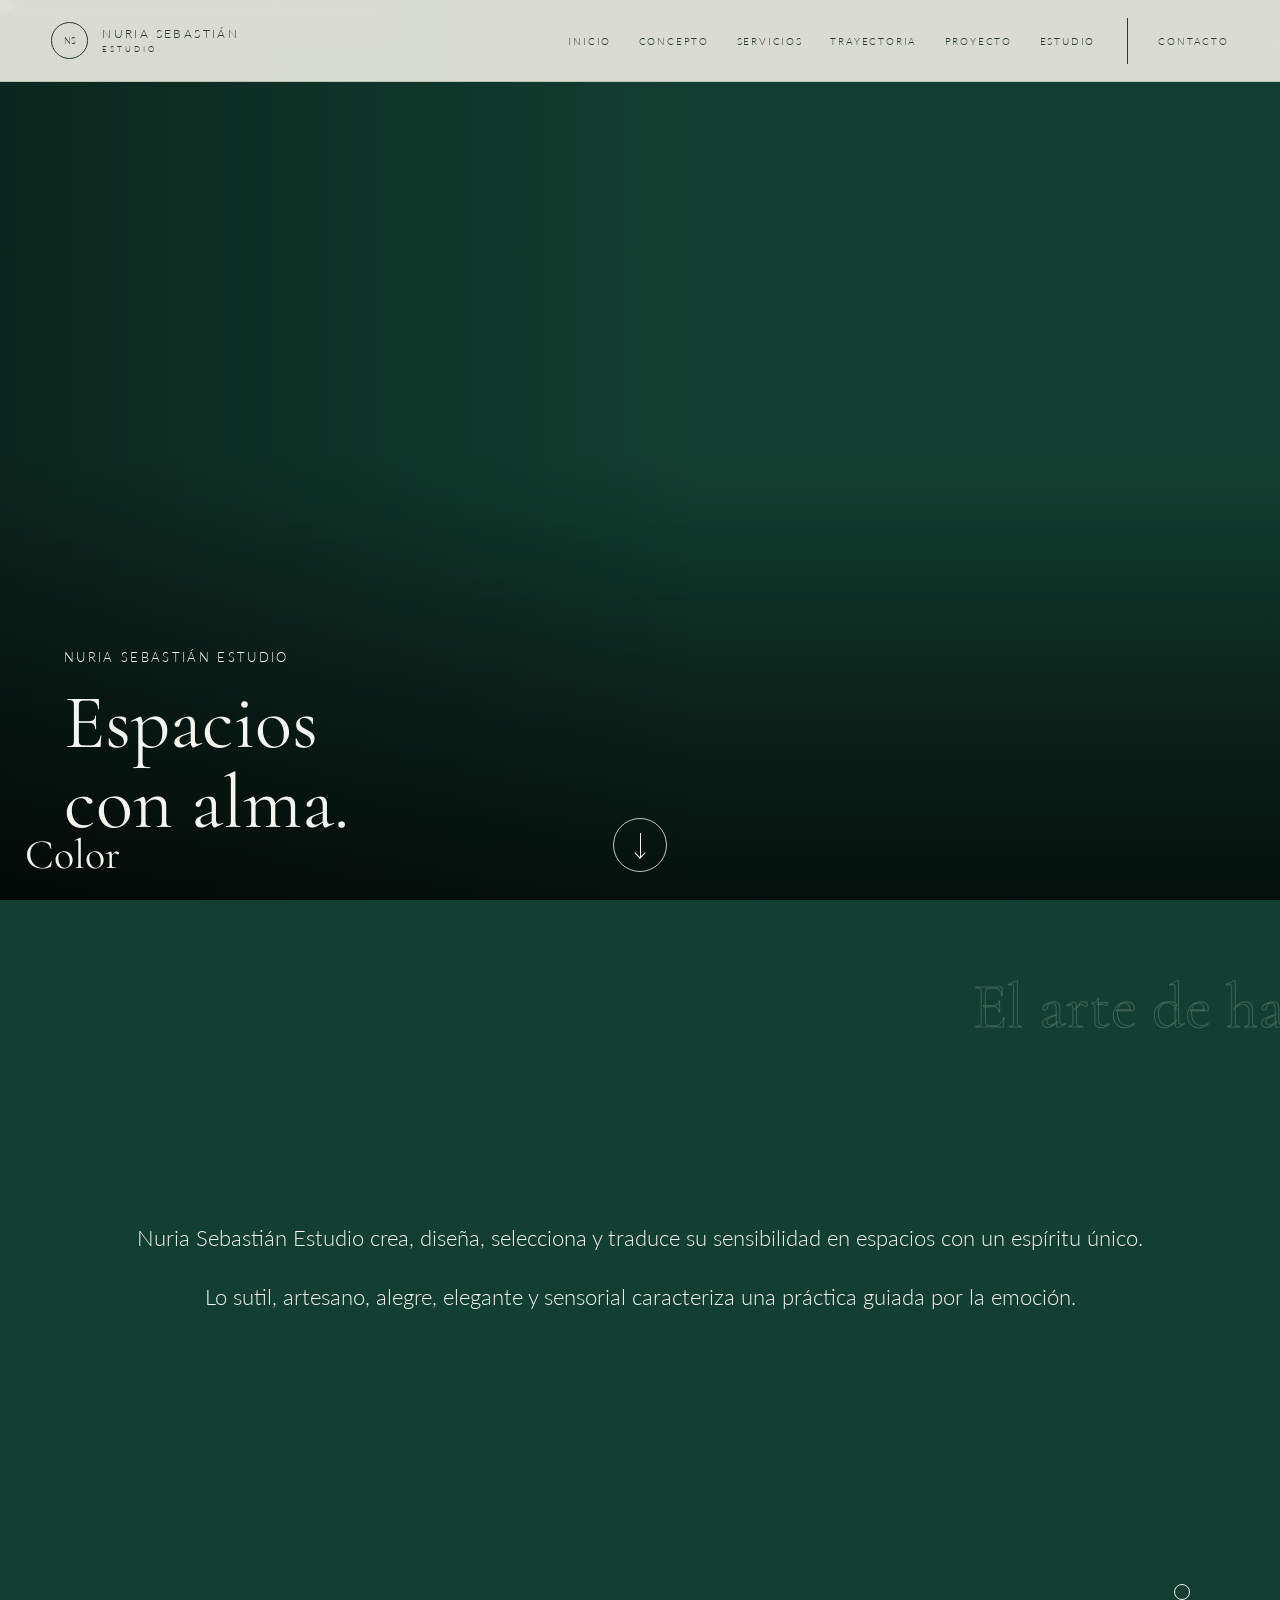
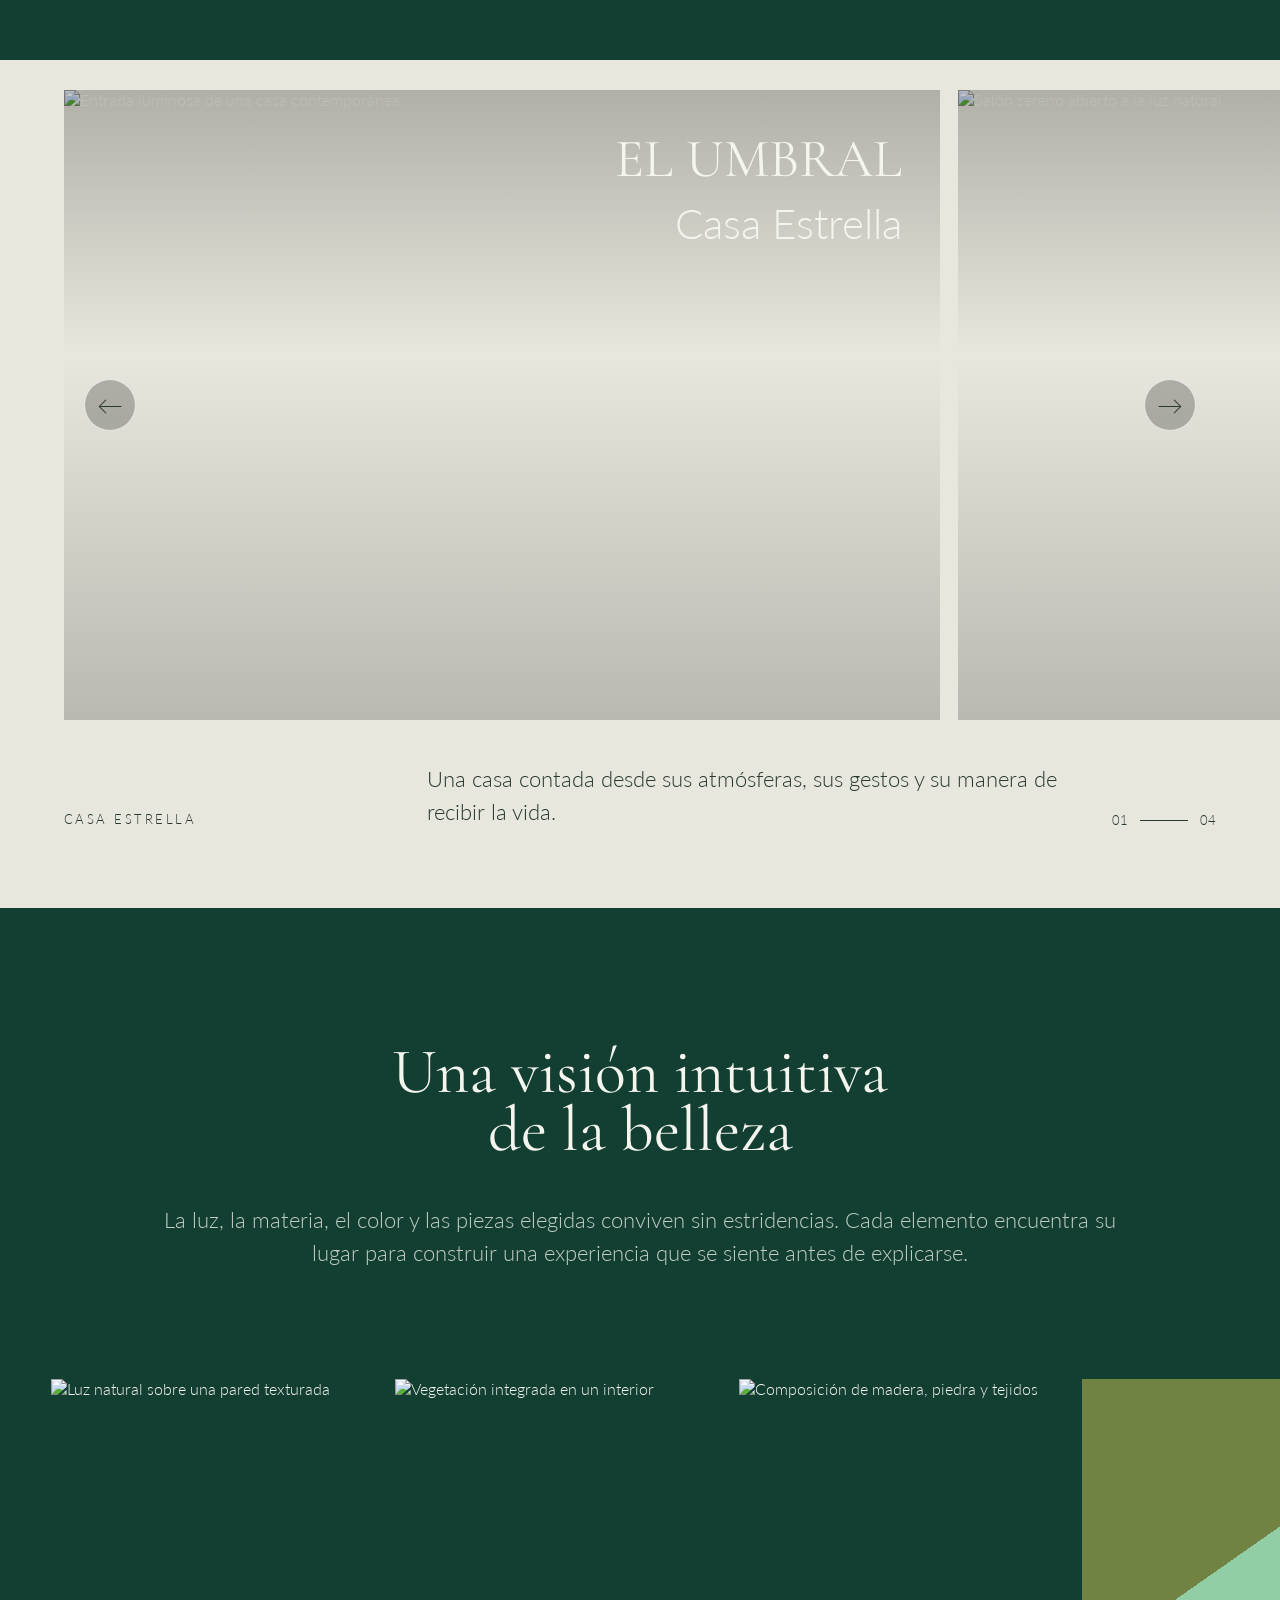
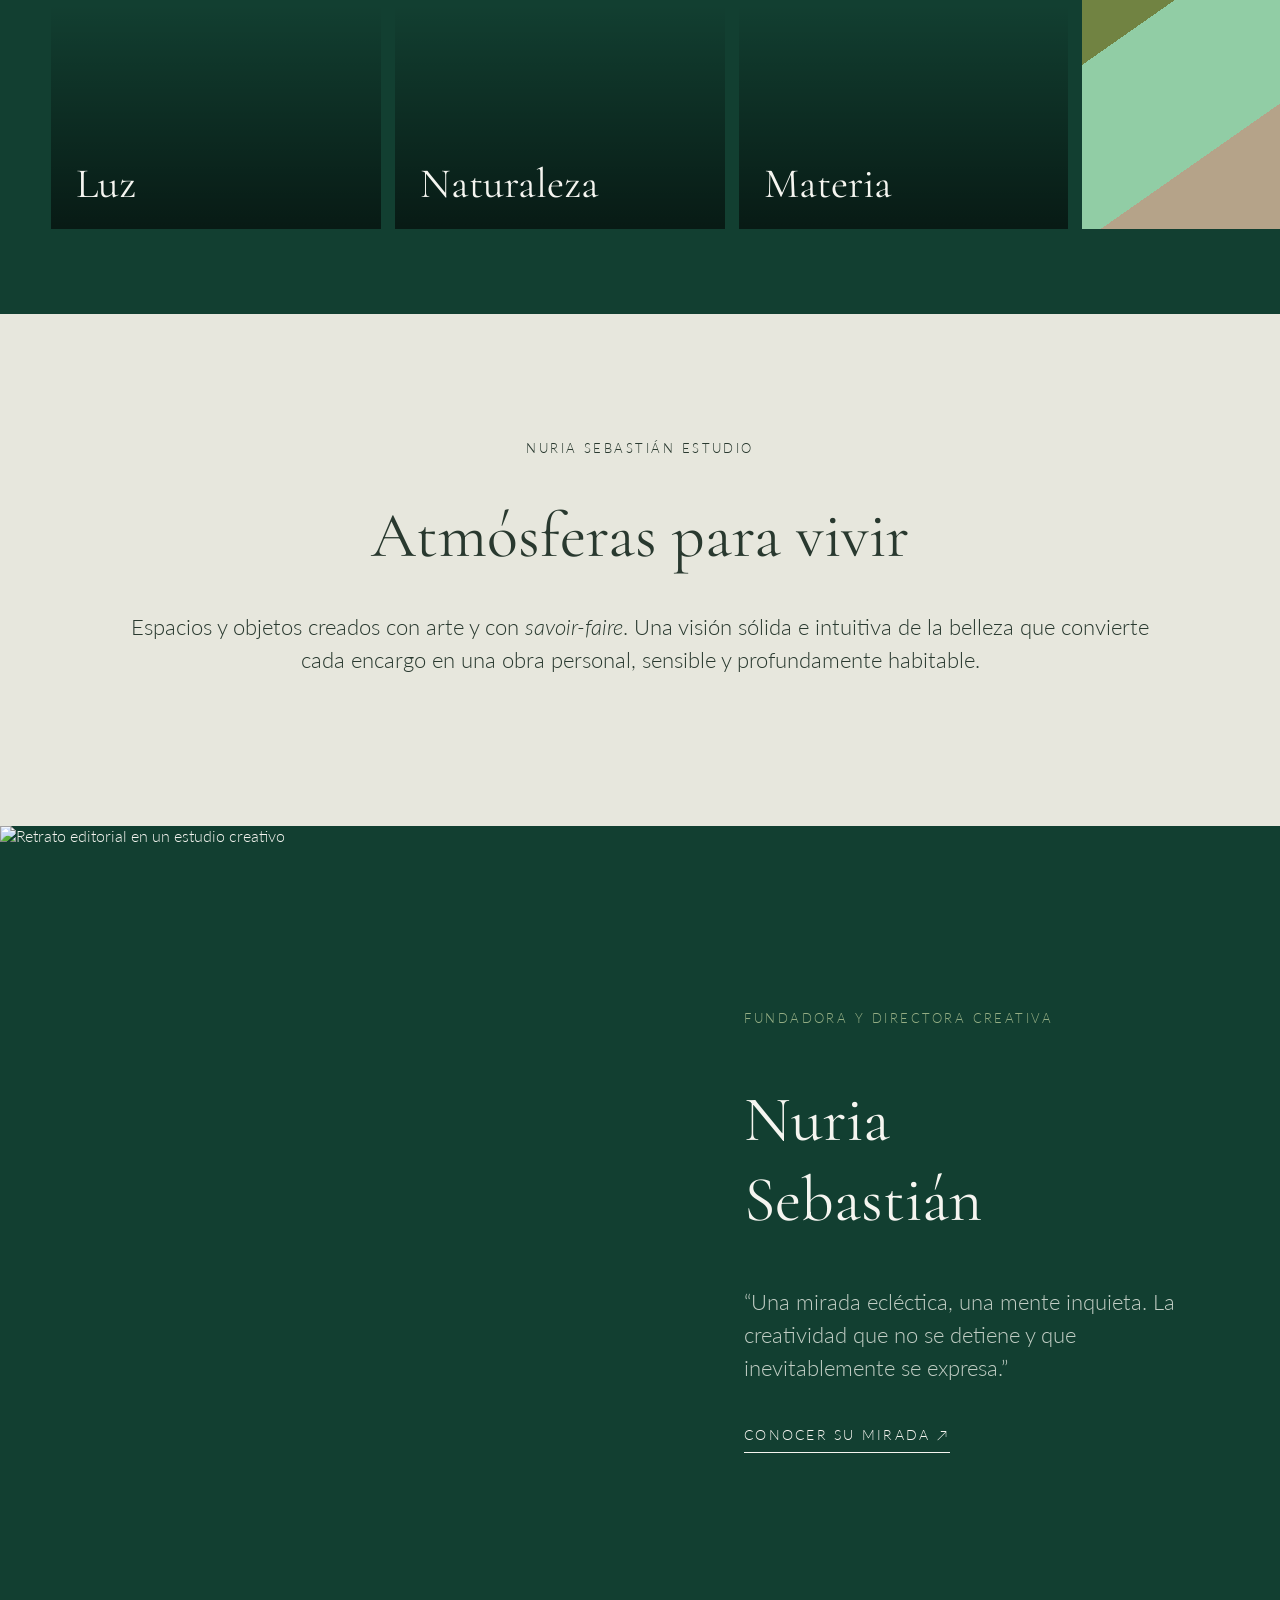
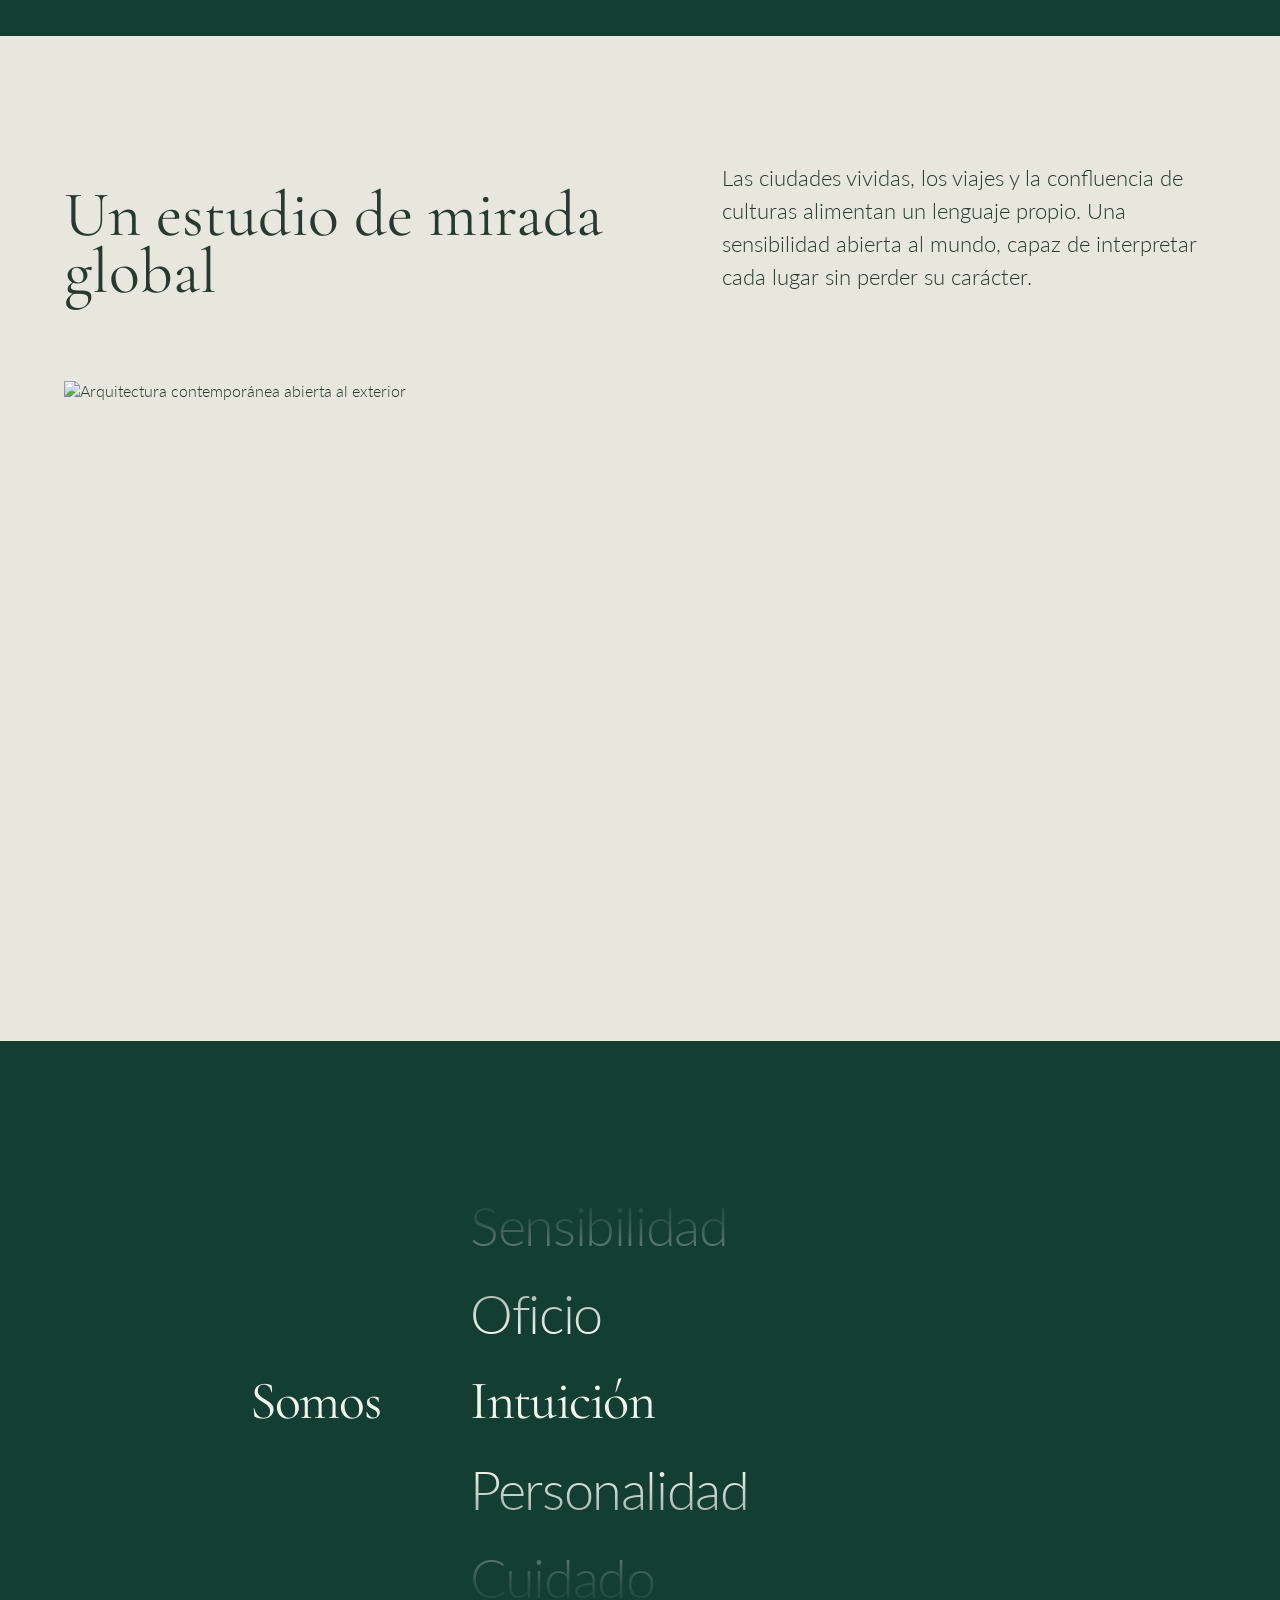
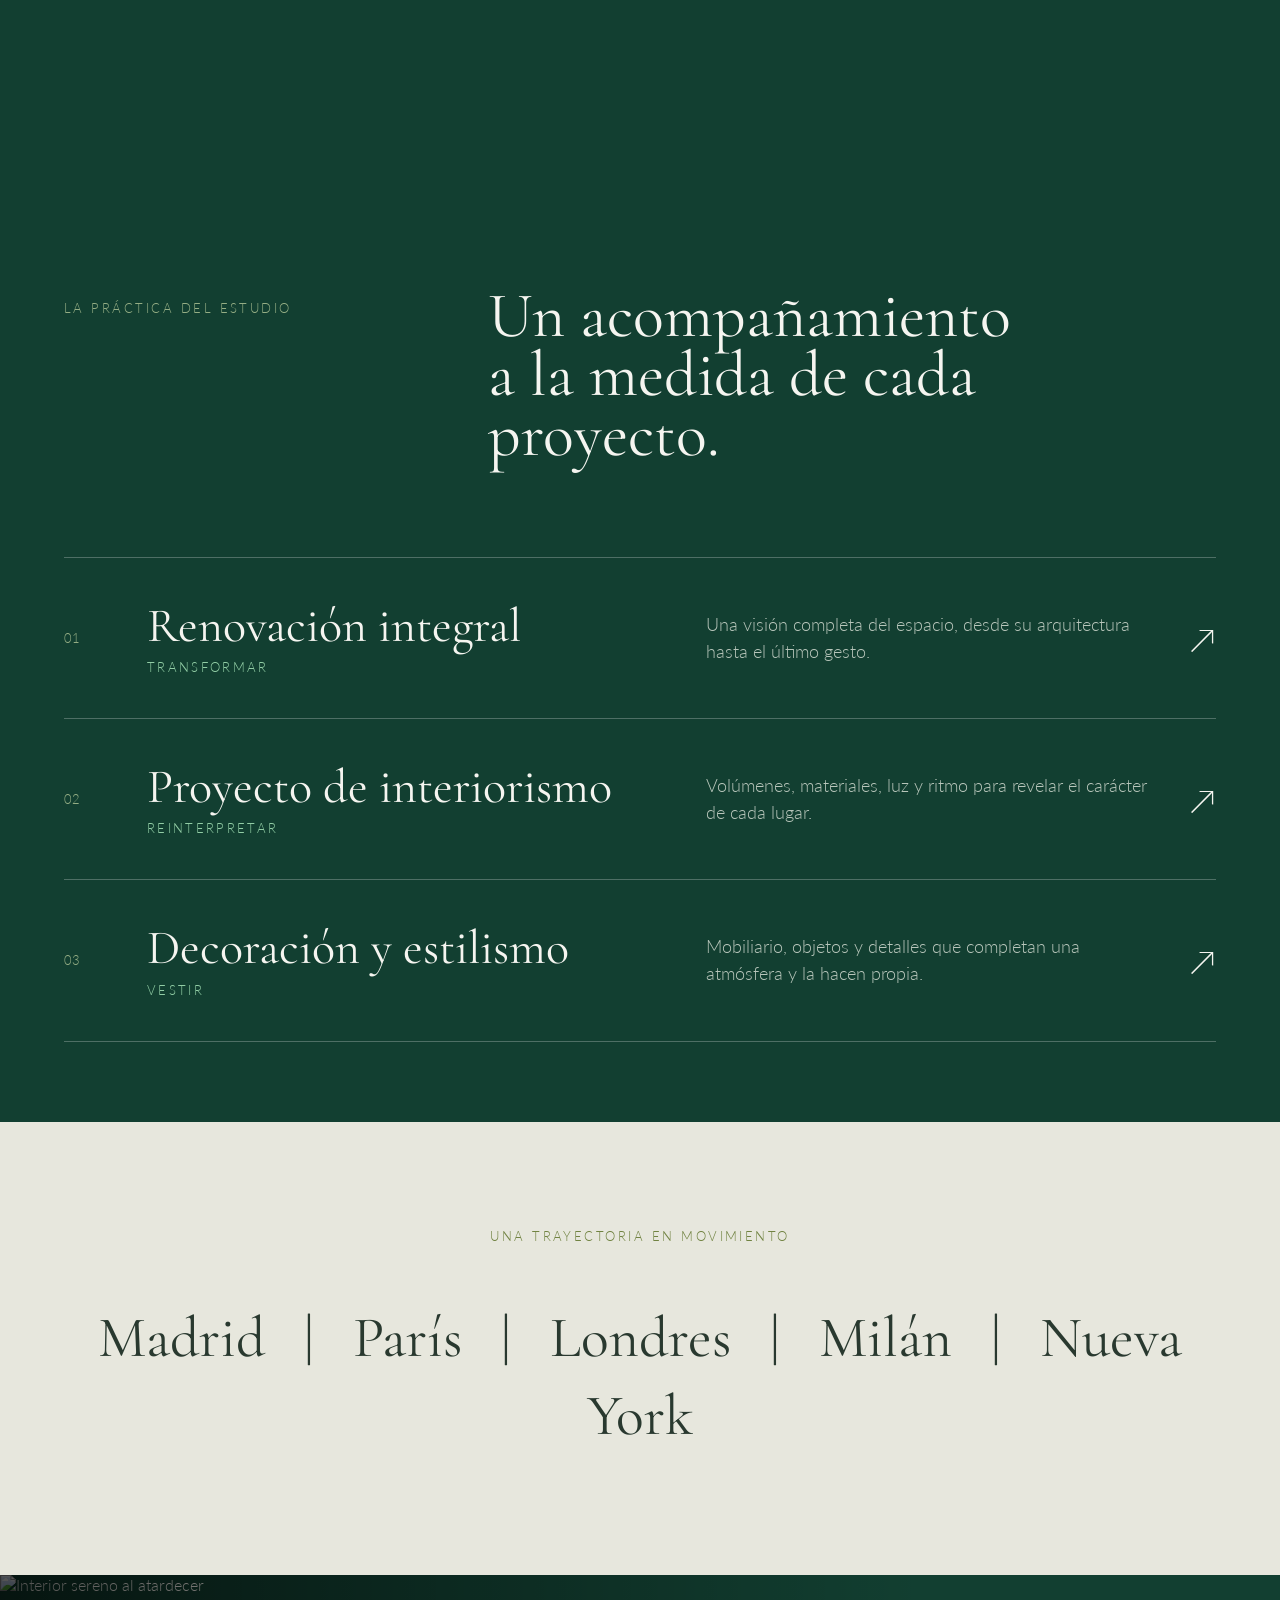
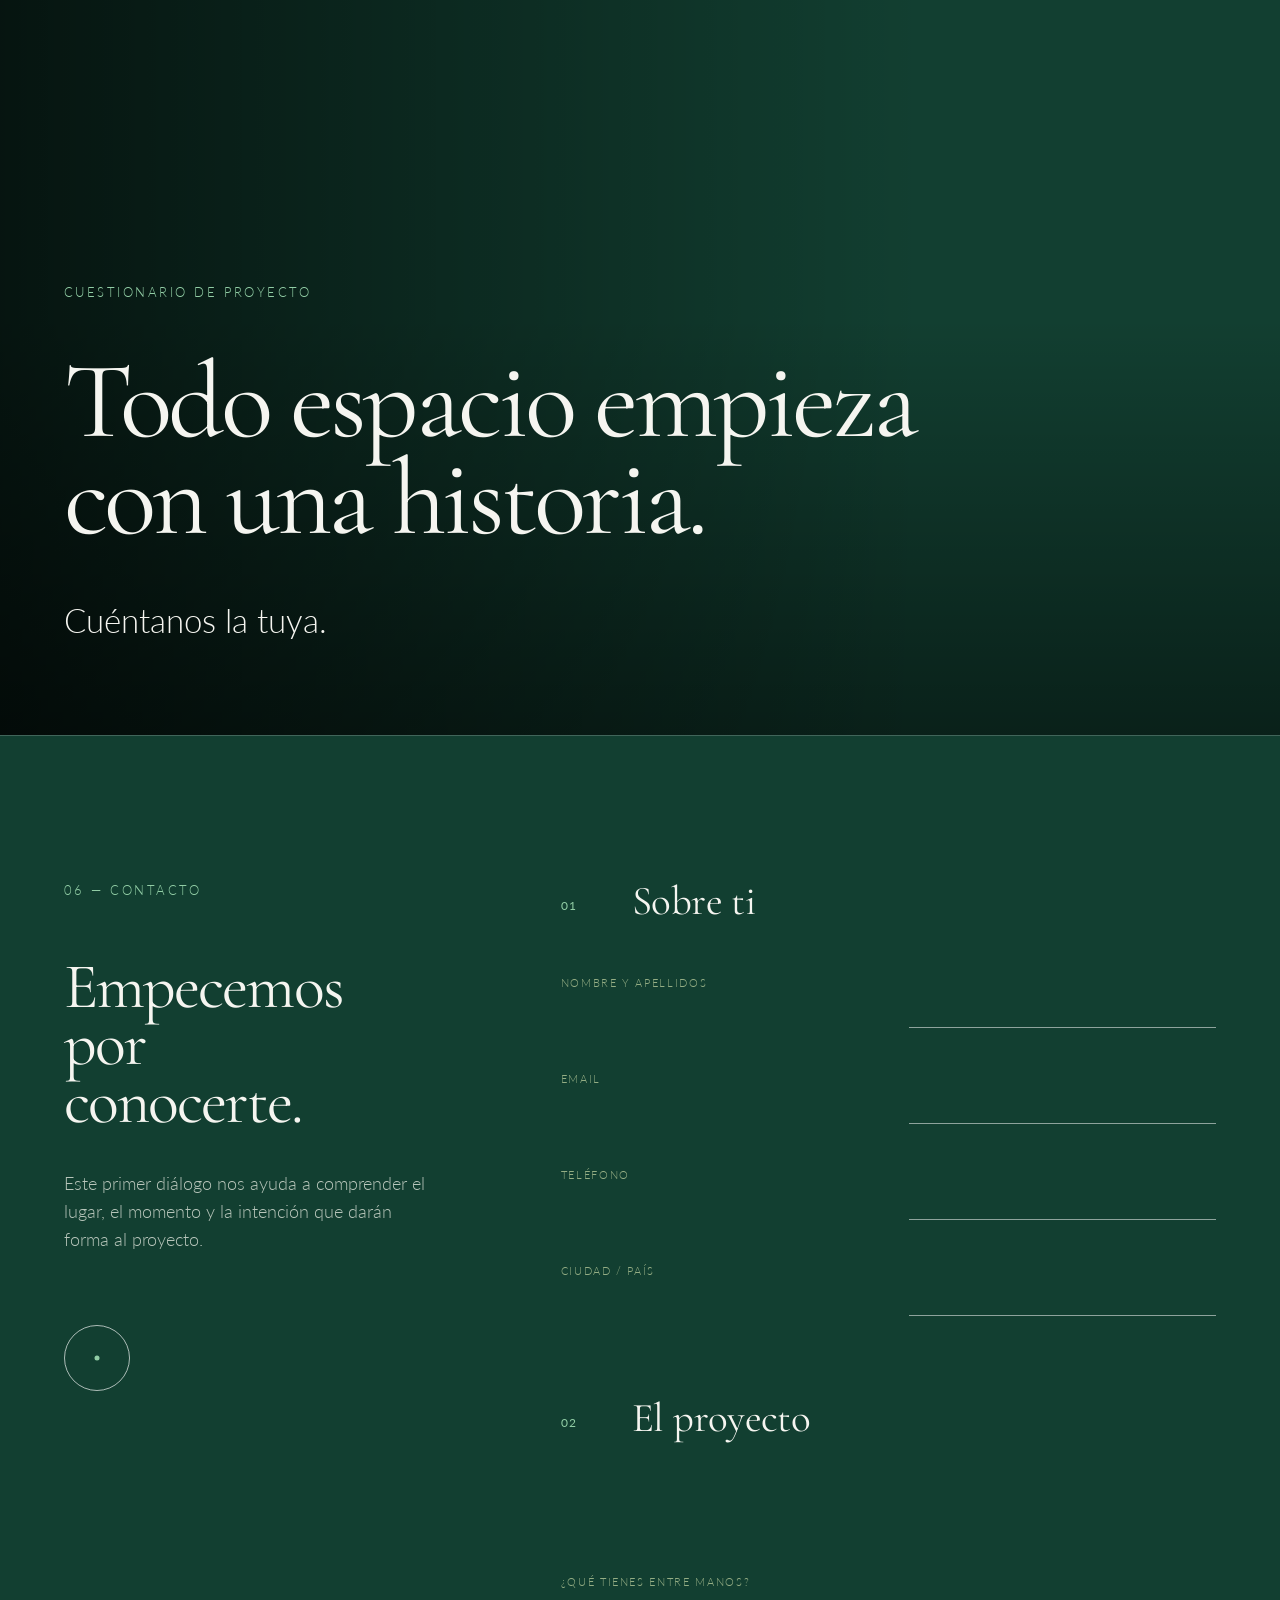
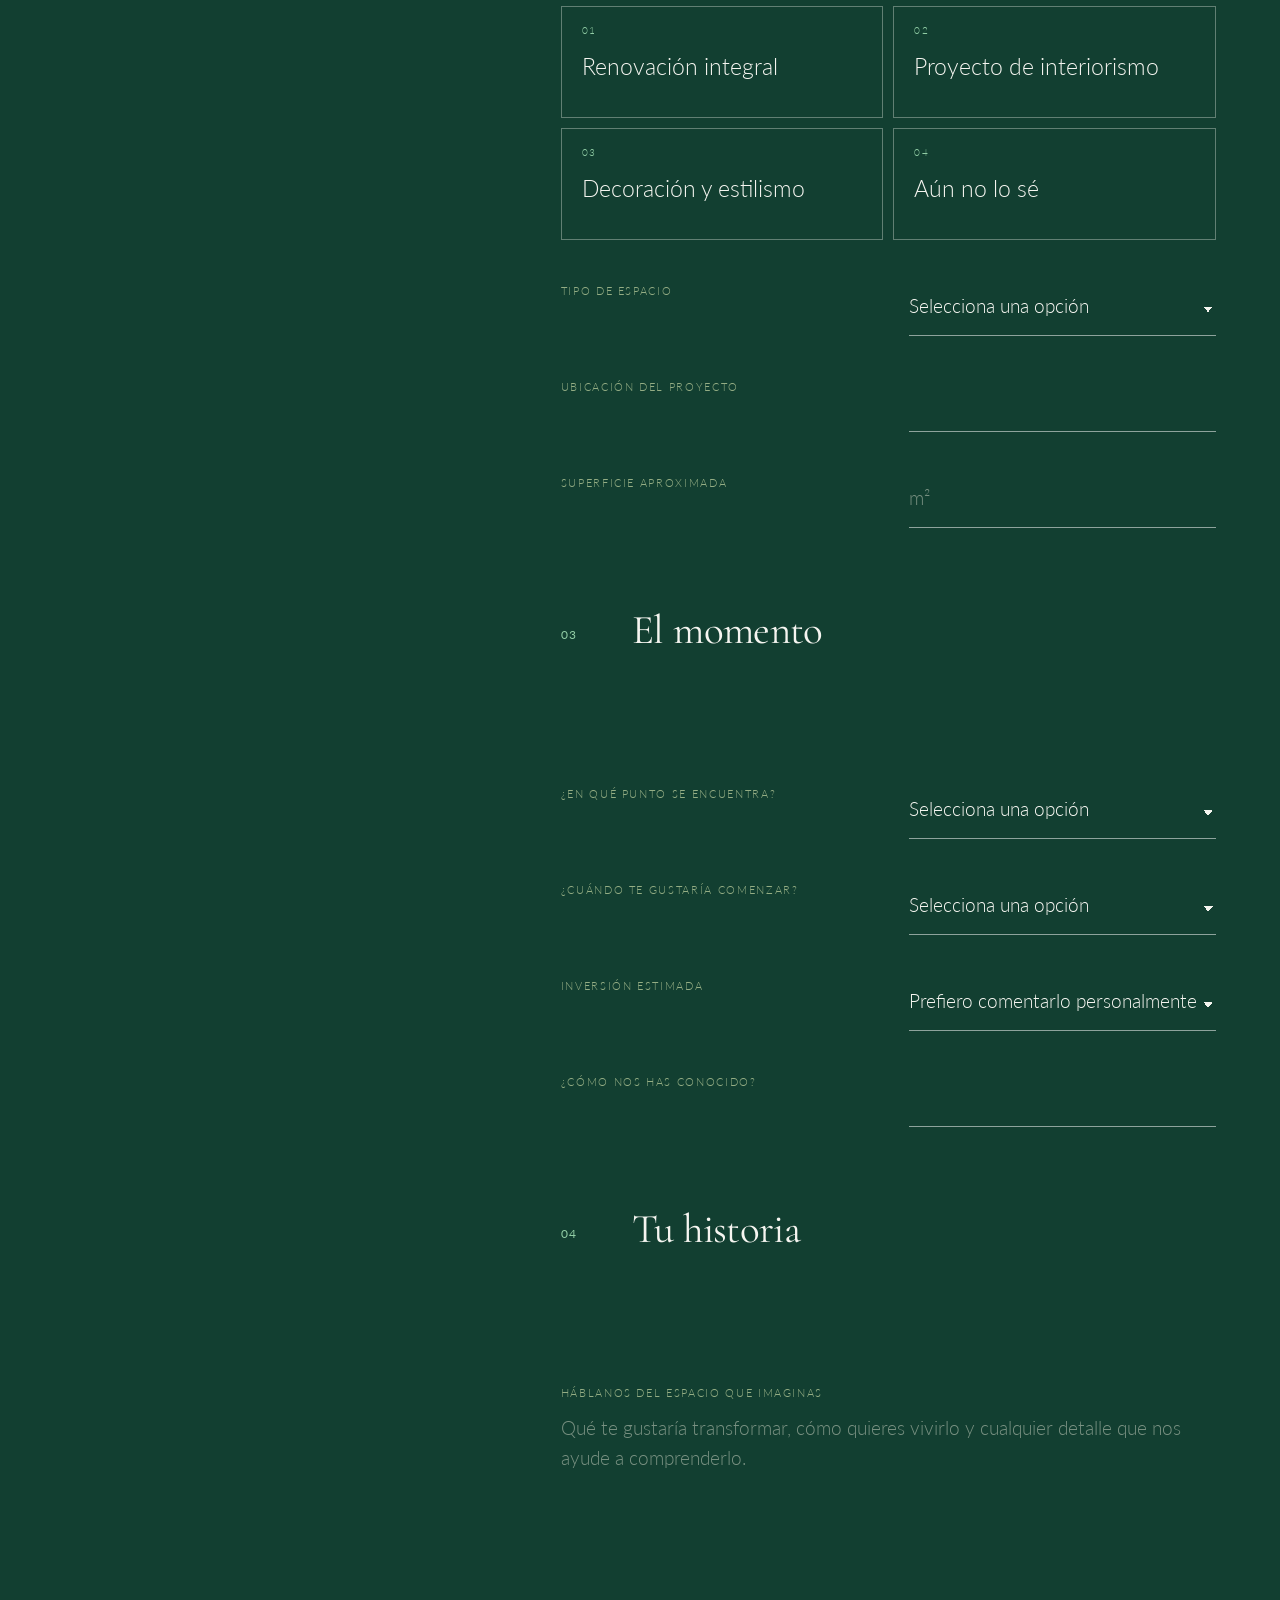
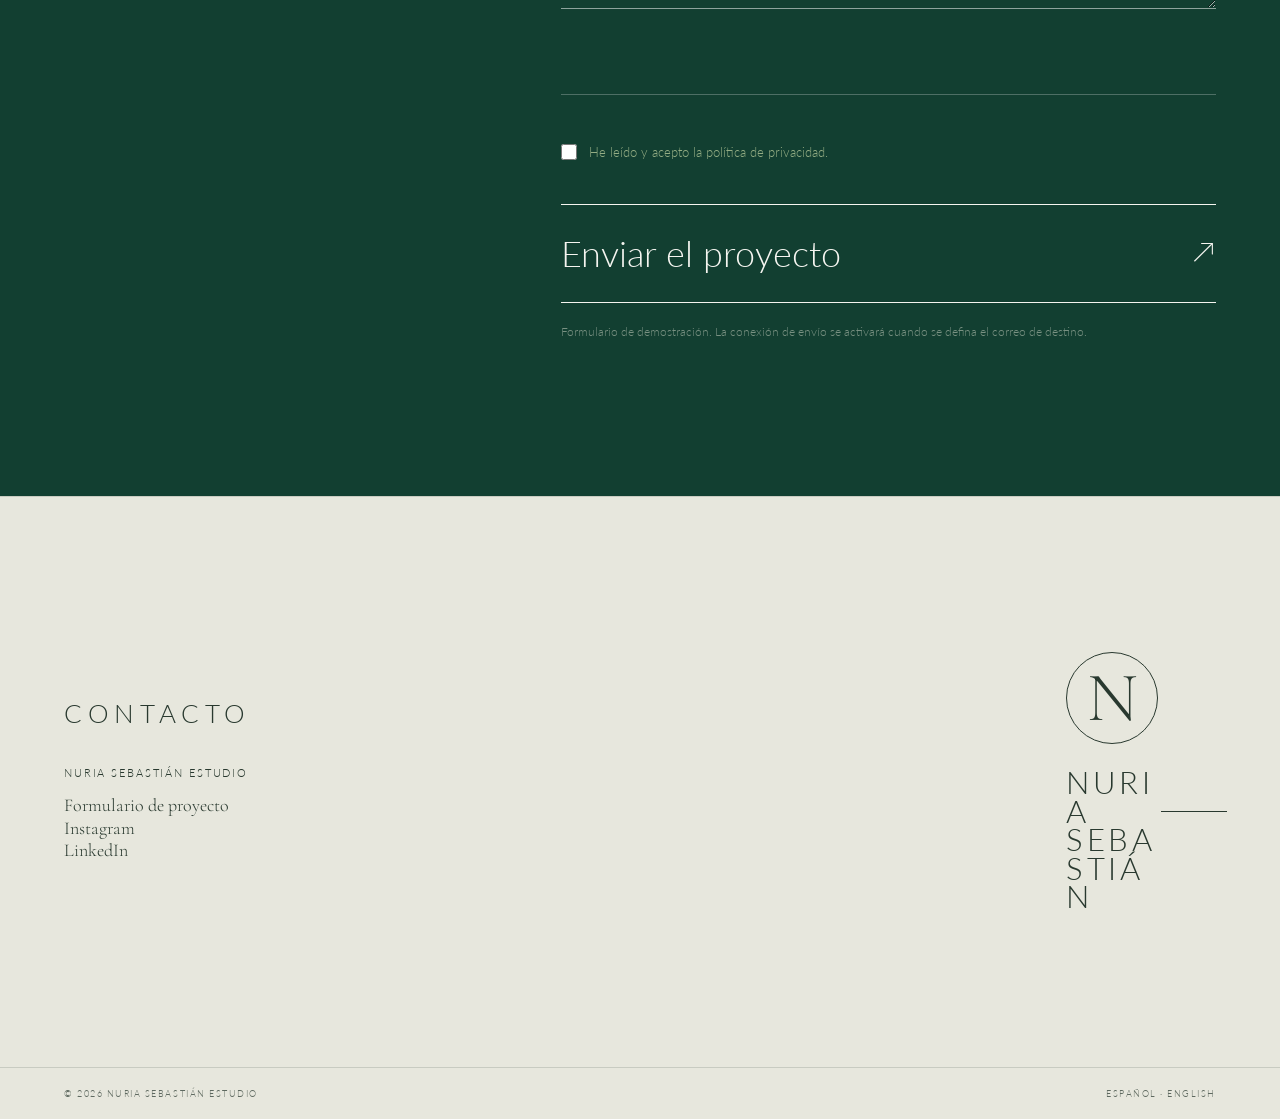
==== commit 7e764069: "Rediseñar footer con composición editorial" ====
--- a/index.html
+++ b/index.html
@@ -10,7 +10,7 @@
   <link rel="preconnect" href="https://fonts.googleapis.com">
   <link rel="preconnect" href="https://fonts.gstatic.com" crossorigin>
   <link href="https://fonts.googleapis.com/css2?family=Cormorant+Garamond:wght@400&family=Lato:wght@300;400;700&display=swap" rel="stylesheet">
-  <link rel="stylesheet" href="styles.css?v=8">
+  <link rel="stylesheet" href="styles.css?v=9">
 </head>
 <body>
   <a class="skip-link" href="#contenido">Saltar al contenido</a>
@@ -297,7 +297,27 @@
         </form>
       </div>
 
-      <footer class="site-footer"><span>© <span data-year></span> Nuria Sebastián Estudio</span><a href="#">Instagram</a><span>Español · English</span></footer>
+      <footer class="site-footer">
+        <div class="footer-main">
+          <div class="footer-contact-block">
+            <h2>Contacto</h2>
+            <p>Nuria Sebastián Estudio</p>
+            <a href="#contacto">Formulario de proyecto</a>
+            <a href="#">Instagram</a>
+            <a href="#">LinkedIn</a>
+          </div>
+          <a class="footer-signature" href="#inicio" aria-label="Nuria Sebastián Estudio, volver al inicio">
+            <span class="footer-emblem" aria-hidden="true">N</span>
+            <span class="footer-wordmark" aria-hidden="true">
+              <span>NURI</span><span>A</span><span>SEBA</span><span>STIÁ</span><span>N</span>
+            </span>
+          </a>
+        </div>
+        <div class="footer-meta">
+          <span>© <span data-year></span> Nuria Sebastián Estudio</span>
+          <span>Español · English</span>
+        </div>
+      </footer>
     </section>
   </main>
 
--- a/styles.css
+++ b/styles.css
@@ -190,7 +190,20 @@
 .project-form button[type="submit"]:hover { color: var(--accent); border-color: var(--accent); }
 .project-form button[type="submit"] span { font-size: 30px; }
 .form-note { margin: 20px 0 0; color: #789081; font-size: 12px; line-height: 1.5; }
-.site-footer { display: flex; justify-content: space-between; gap: 18px; padding: 28px var(--page-pad); border-top: 1px solid rgba(255,255,255,.25); background: var(--black); color: var(--white); font-size: 11px; letter-spacing: .15em; text-transform: uppercase; }
+.site-footer { border-top: 1px solid rgba(41,57,47,.16); background: var(--paper); color: var(--ink); }
+.footer-main { min-height: 570px; display: grid; grid-template-columns: 1fr auto; gap: 80px; align-items: center; padding: 72px var(--page-pad); }
+.footer-contact-block { display: flex; flex-direction: column; align-items: flex-start; }
+.footer-contact-block h2 { margin: 0 0 38px; font-family: var(--font-sans); font-size: clamp(20px, 2vw, 28px); line-height: 1; font-weight: 300; letter-spacing: .22em; text-transform: uppercase; }
+.footer-contact-block p { margin: 0 0 14px; font-size: 11px; line-height: 1.4; letter-spacing: .17em; text-transform: uppercase; }
+.footer-contact-block a { font-family: var(--font-display); font-size: 18px; line-height: 1.25; transition: color .25s; }
+.footer-contact-block a:hover { color: var(--olive); }
+.footer-signature { display: flex; flex-direction: column; align-items: flex-start; width: 150px; transition: opacity .25s; }
+.footer-signature:hover { opacity: .65; }
+.footer-emblem { width: 92px; height: 92px; display: grid; place-items: center; margin-bottom: 24px; border: 1px solid currentColor; border-radius: 50%; font-family: var(--font-display); font-size: 70px; line-height: 1; }
+.footer-wordmark { display: flex; flex-direction: column; font-size: 31px; line-height: .92; font-weight: 300; letter-spacing: .12em; }
+.footer-wordmark > span { position: relative; }
+.footer-wordmark > span:nth-child(2)::after { content: ""; position: absolute; top: 50%; left: calc(100% + 5px); width: 66px; height: 1px; background: currentColor; }
+.footer-meta { display: flex; justify-content: space-between; gap: 24px; align-items: center; padding: 20px var(--page-pad); border-top: 1px solid rgba(41,57,47,.16); color: rgba(41,57,47,.72); font-size: 9px; line-height: 1.3; letter-spacing: .17em; text-transform: uppercase; }
 
 .reveal { opacity: 0; transform: translateY(26px); transition: opacity .85s ease, transform .85s ease; }
 .reveal.is-visible { opacity: 1; transform: none; }
@@ -258,5 +271,9 @@
   .project-form fieldset { padding-bottom: 58px; }
   .project-form fieldset + fieldset { padding-top: 58px; }
   .project-form legend { margin-bottom: 40px; }
-  .site-footer { flex-direction: column; padding: 25px 22px; }
-}
+  .footer-main { min-height: 520px; gap: 32px; padding: 58px 22px; }
+  .footer-contact-block h2 { margin-bottom: 30px; }
+  .footer-contact-block a { font-size: 16px; }
+  .footer-signature { width: 106px; transform: scale(.8); transform-origin: right center; }
+  .footer-meta { align-items: flex-start; padding: 20px 22px 24px; }
+}
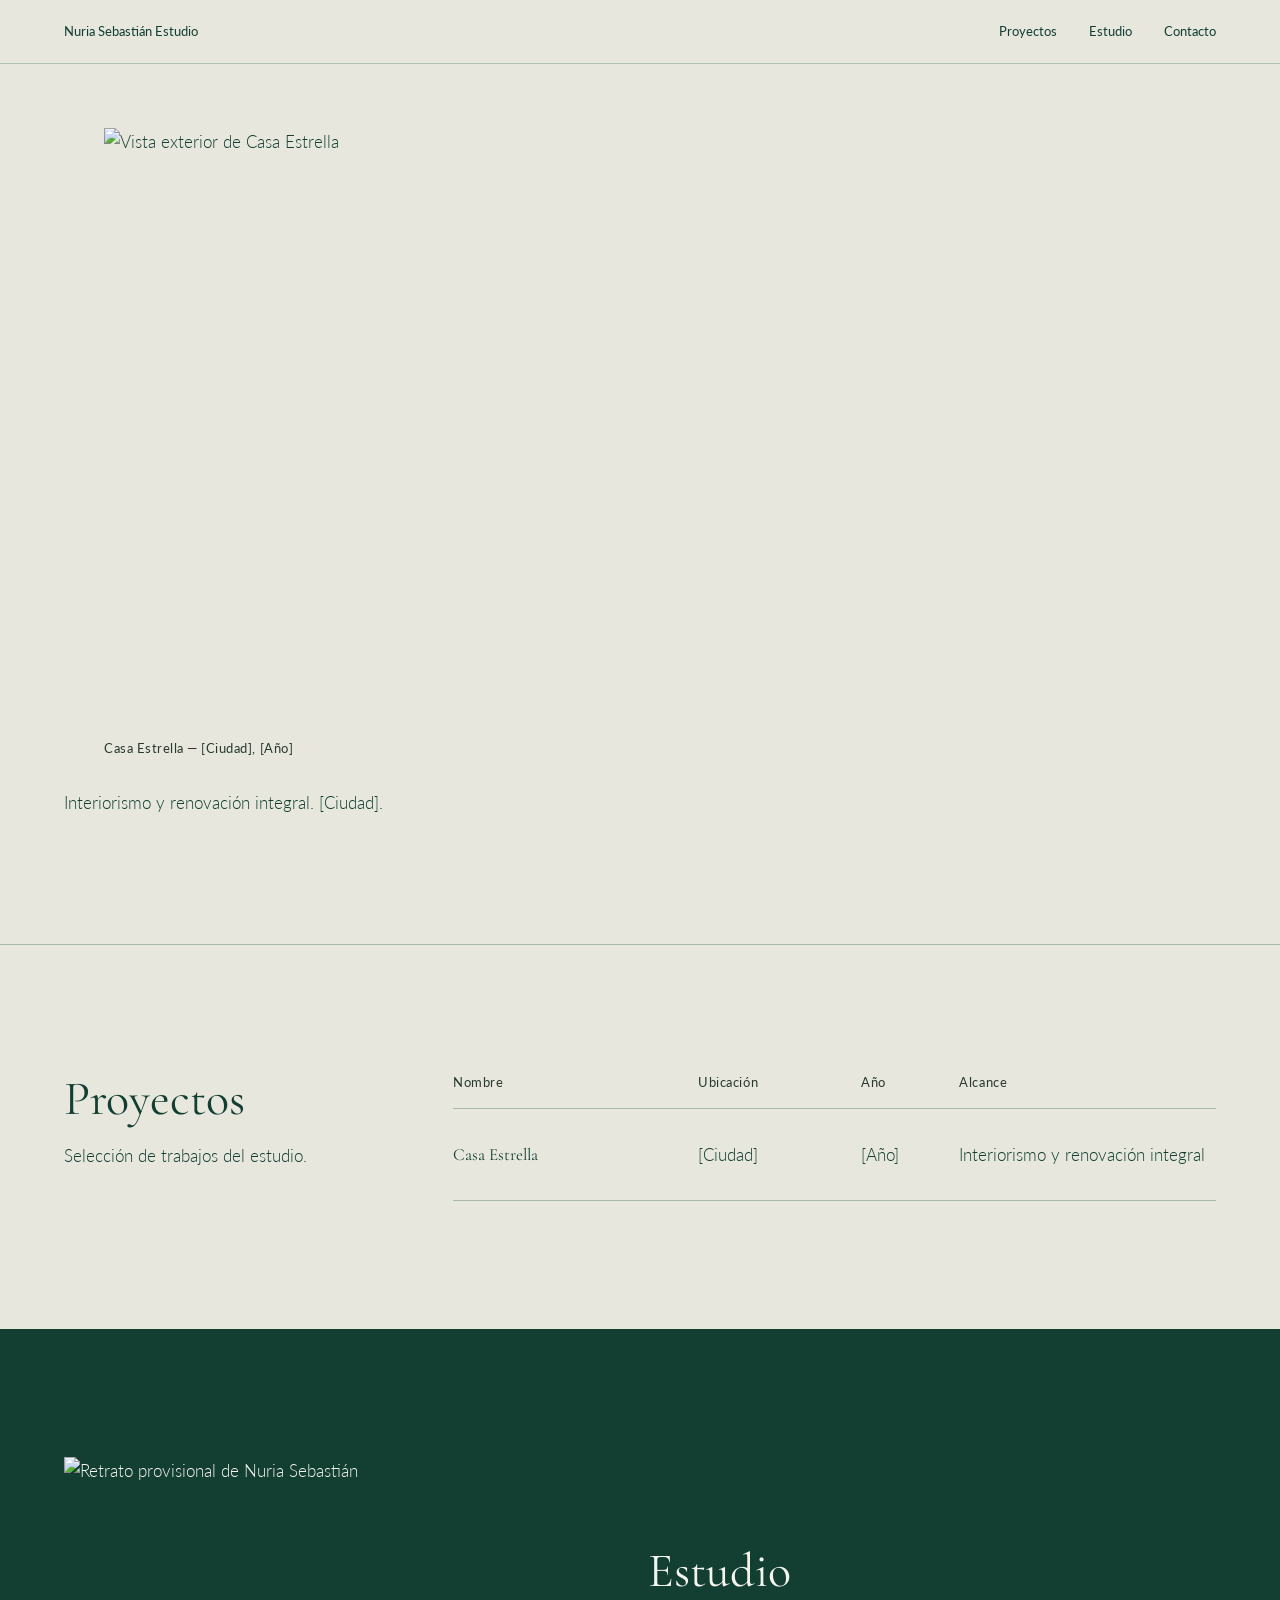
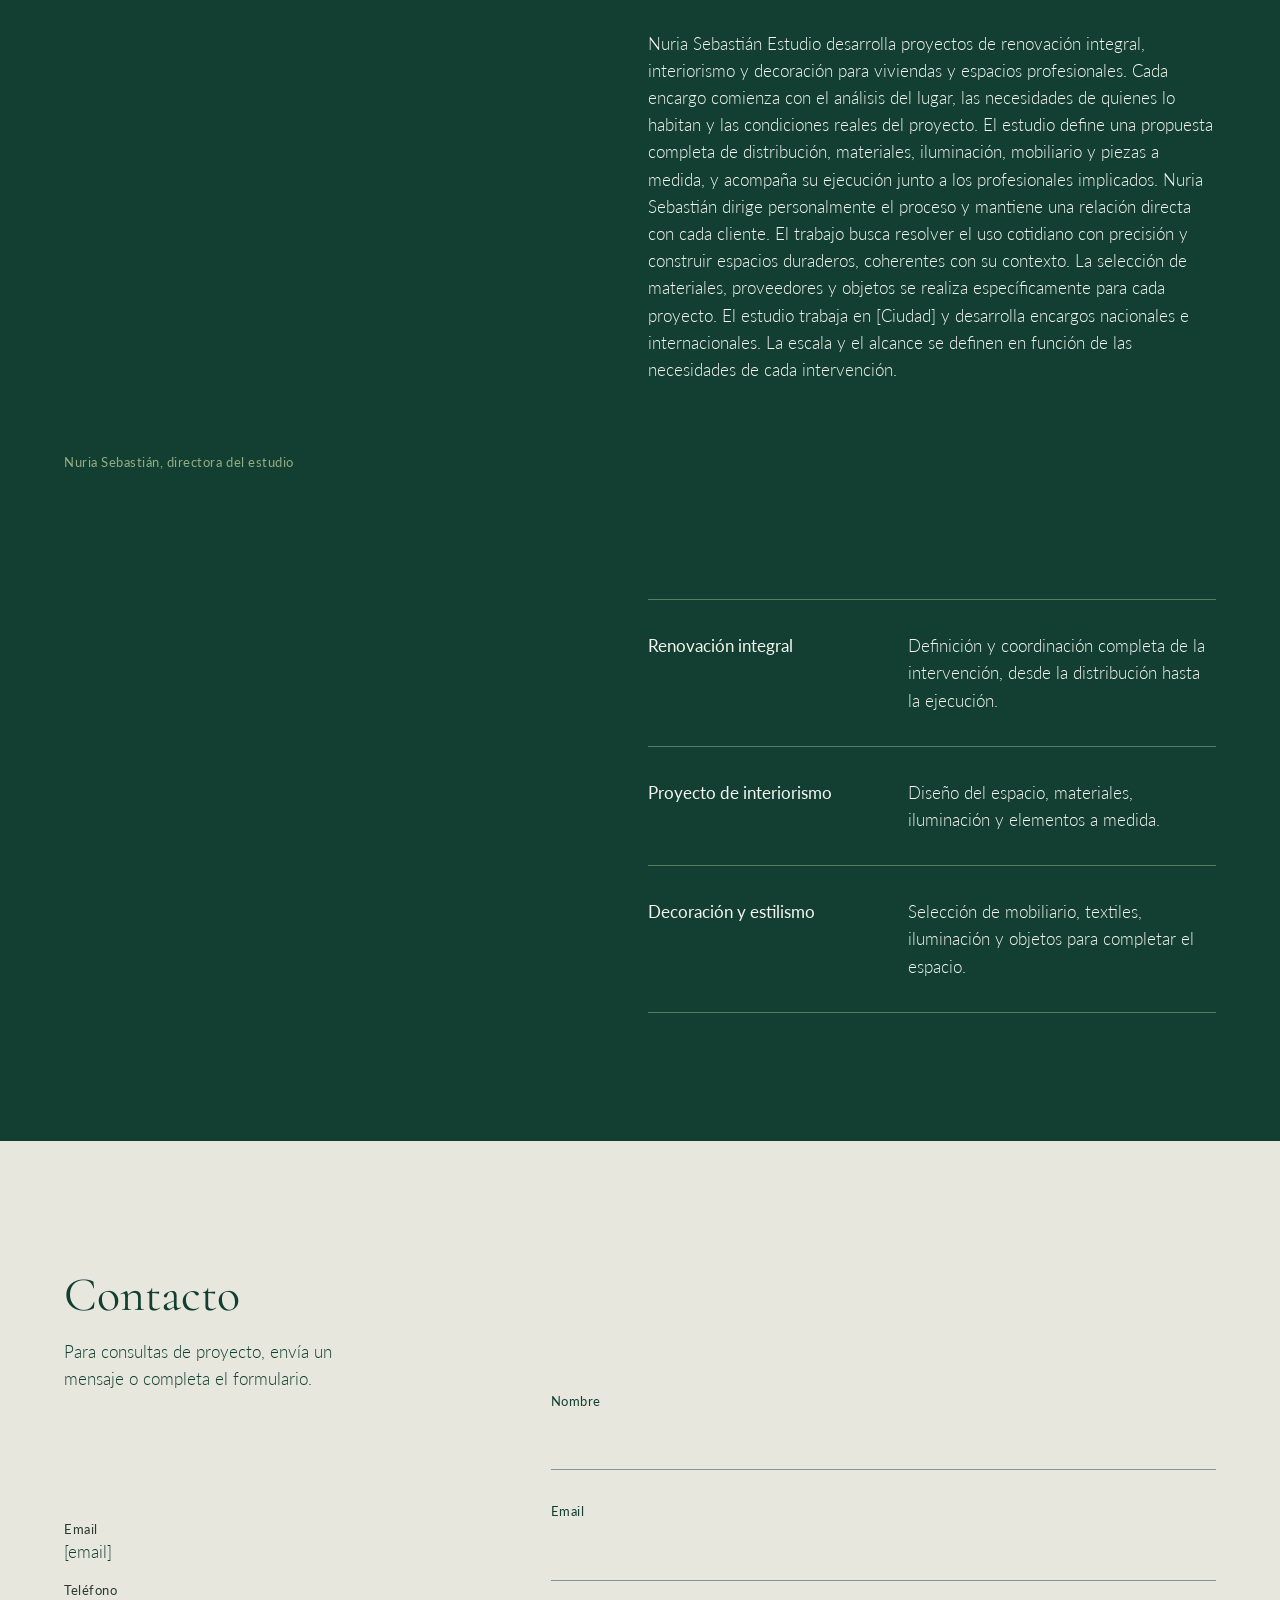
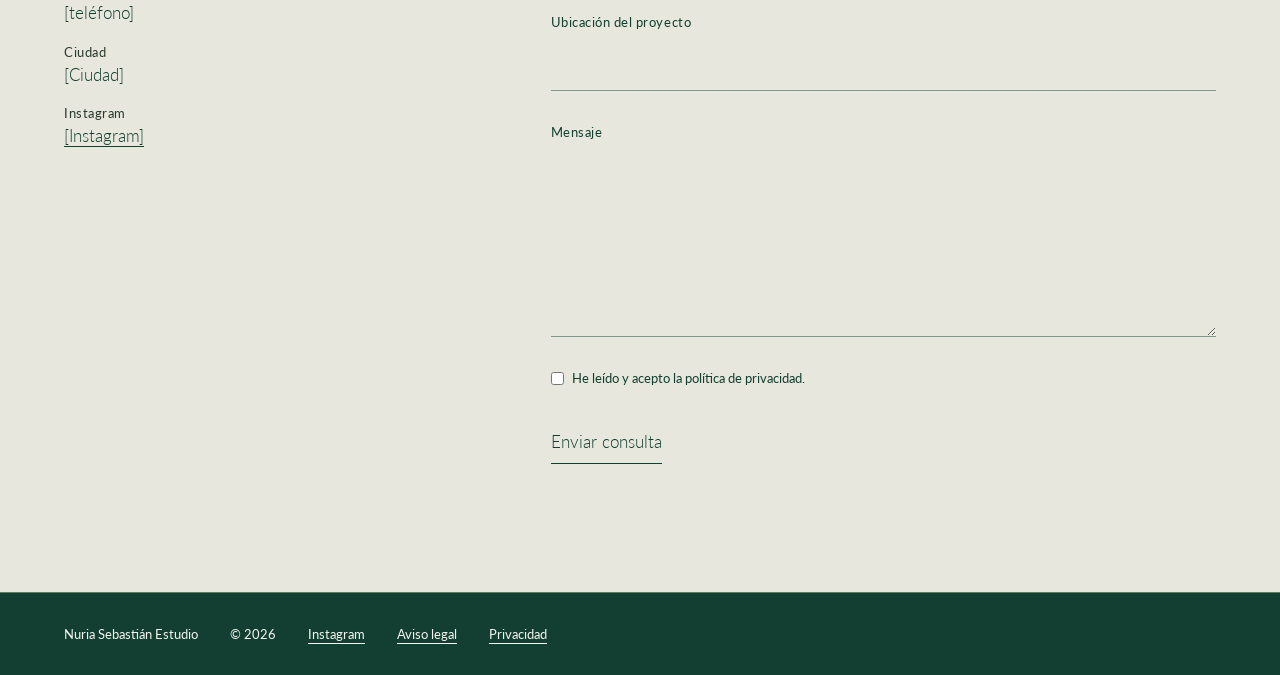
==== commit 5cfa13f5: "Rediseñar web con enfoque editorial de proyectos" ====
--- a/index.html
+++ b/index.html
@@ -3,324 +3,123 @@
 <head>
   <meta charset="utf-8">
   <meta name="viewport" content="width=device-width, initial-scale=1">
-  <meta name="description" content="Nuria Sebastián Estudio crea espacios con alma: proyectos de renovación integral, interiorismo, decoración y estilismo.">
-  <meta name="theme-color" content="#123f31">
-  <title>Nuria Sebastián Estudio — Espacios con alma</title>
+  <meta name="description" content="Nuria Sebastián Estudio desarrolla proyectos de renovación integral, interiorismo y decoración.">
+  <meta name="theme-color" content="#e7e7dd">
+  <title>Nuria Sebastián Estudio</title>
   <link rel="icon" href="favicon.svg" type="image/svg+xml">
   <link rel="preconnect" href="https://fonts.googleapis.com">
   <link rel="preconnect" href="https://fonts.gstatic.com" crossorigin>
-  <link href="https://fonts.googleapis.com/css2?family=Cormorant+Garamond:wght@400&family=Lato:wght@300;400;700&display=swap" rel="stylesheet">
-  <link rel="stylesheet" href="styles.css?v=9">
+  <link href="https://fonts.googleapis.com/css2?family=Cormorant+Garamond:wght@400&amp;family=Lato:wght@300;400&amp;display=swap" rel="stylesheet">
+  <link rel="stylesheet" href="styles.css?v=10">
 </head>
 <body>
   <a class="skip-link" href="#contenido">Saltar al contenido</a>
 
-  <header class="site-header" data-header>
-    <a class="brand" href="#inicio" aria-label="Nuria Sebastián Estudio, inicio">
-      <span class="brand-mark" aria-hidden="true">NS</span>
-      <span class="brand-name"><span>NURIA SEBASTIÁN</span><small>ESTUDIO</small></span>
-    </a>
+  <header class="site-header">
+    <a class="site-name" href="#inicio">Nuria Sebastián Estudio</a>
     <nav class="desktop-nav" aria-label="Navegación principal">
-      <a href="#inicio">Inicio</a>
-      <a href="#mirada">Concepto</a>
-      <a href="#servicios">Servicios</a>
-      <a href="#trayectoria">Trayectoria</a>
-      <a href="#casa-estrella">Proyecto</a>
-      <a href="#nuria">Estudio</a>
-      <a class="nav-contact" href="#contacto">Contacto</a>
+      <a href="#proyectos">Proyectos</a>
+      <a href="#estudio">Estudio</a>
+      <a href="#contacto">Contacto</a>
     </nav>
-    <button class="menu-toggle" type="button" aria-label="Abrir menú" aria-expanded="false" aria-controls="mobile-menu" data-menu-toggle>
-      <span></span><span></span><span></span>
-    </button>
+    <button class="menu-toggle" type="button" aria-expanded="false" aria-controls="mobile-menu" data-menu-toggle>Menú</button>
   </header>
 
-  <div class="mobile-menu" id="mobile-menu" hidden data-mobile-menu>
+  <div class="mobile-menu" id="mobile-menu" data-mobile-menu hidden>
     <nav aria-label="Navegación móvil">
-      <a href="#inicio">Inicio</a>
-      <a href="#mirada">Concepto</a>
-      <a href="#servicios">Servicios</a>
-      <a href="#trayectoria">Trayectoria</a>
-      <a href="#casa-estrella">Proyecto</a>
-      <a href="#nuria">Estudio</a>
+      <a href="#proyectos">Proyectos</a>
+      <a href="#estudio">Estudio</a>
       <a href="#contacto">Contacto</a>
     </nav>
   </div>
 
   <main id="contenido">
-    <section class="hero photo" id="inicio" aria-labelledby="hero-title">
-      <img src="https://images.unsplash.com/photo-1600585154340-be6161a56a0c?auto=format&fit=crop&w=2400&q=88" alt="Arquitectura contemporánea integrada en el paisaje">
-      <div class="photo-shade"></div>
-      <div class="hero-copy reveal">
-        <p>Nuria Sebastián Estudio</p>
-        <h1 id="hero-title">Espacios<br>con alma.</h1>
-      </div>
-      <a class="scroll-cue" href="#mirada" aria-label="Descubrir el estudio"><span></span></a>
+    <section class="home" id="inicio" aria-labelledby="home-title">
+      <h1 id="home-title" class="visually-hidden">Nuria Sebastián Estudio</h1>
+      <figure class="home-figure">
+        <!-- Imagen provisional de Unsplash. Sustituir por fotografía real del estudio. -->
+        <img src="https://images.unsplash.com/photo-1600585154340-be6161a56a0c?auto=format&fit=crop&w=2400&q=88" alt="Vista exterior de Casa Estrella">
+        <figcaption>Casa Estrella — [Ciudad], [Año]</figcaption>
+      </figure>
+      <p class="home-summary">Interiorismo y renovación integral. [Ciudad].</p>
     </section>
 
-    <section class="opening dark-section" id="mirada" aria-labelledby="opening-title">
-      <h2 id="opening-title" class="outline-title reveal">El arte de habitar</h2>
-      <div class="opening-copy reveal">
-        <p>Nuria Sebastián Estudio crea, diseña, selecciona y traduce su sensibilidad en espacios con un espíritu único.</p>
-        <p>Lo sutil, artesano, alegre, elegante y sensorial caracteriza una práctica guiada por la emoción.</p>
-      </div>
-      <span class="orbit" aria-hidden="true"></span>
-    </section>
+    <section class="projects section-grid" id="proyectos" aria-labelledby="projects-title">
+      <header class="section-heading">
+        <h2 id="projects-title">Proyectos</h2>
+        <p>Selección de trabajos del estudio.</p>
+      </header>
 
-    <section class="house-story light-section" id="casa-estrella" aria-labelledby="house-title">
-      <div class="story-viewport" data-slider>
-        <div class="story-track" data-slider-track>
-          <article class="story-slide photo">
-            <img src="https://images.unsplash.com/photo-1600607687939-ce8a6c25118c?auto=format&fit=crop&w=2200&q=88" alt="Entrada luminosa de una casa contemporánea">
-            <div class="photo-shade"></div>
-            <div class="slide-title"><h3>EL UMBRAL</h3><p>Casa Estrella</p></div>
-          </article>
-          <article class="story-slide photo">
-            <img src="https://images.unsplash.com/photo-1600210492486-724fe5c67fb0?auto=format&fit=crop&w=2200&q=88" alt="Salón sereno abierto a la luz natural">
-            <div class="photo-shade"></div>
-            <div class="slide-title"><h3>LA LUZ</h3><p>Casa Estrella</p></div>
-          </article>
-          <article class="story-slide photo">
-            <img src="https://images.unsplash.com/photo-1618221195710-dd6b41faaea6?auto=format&fit=crop&w=2200&q=88" alt="Materiales y objetos elegidos para un interior cálido">
-            <div class="photo-shade"></div>
-            <div class="slide-title"><h3>LA MATERIA</h3><p>Casa Estrella</p></div>
-          </article>
-          <article class="story-slide photo">
-            <img src="https://images.unsplash.com/photo-1600566753086-00f18fb6b3ea?auto=format&fit=crop&w=2200&q=88" alt="Espacio doméstico conectado con la vegetación">
-            <div class="photo-shade"></div>
-            <div class="slide-title"><h3>EL PAISAJE</h3><p>Casa Estrella</p></div>
-          </article>
+      <div class="project-index" data-project-index>
+        <div class="project-index-head" aria-hidden="true">
+          <span>Nombre</span><span>Ubicación</span><span>Año</span><span>Alcance</span>
         </div>
-        <button class="slider-arrow slider-prev" type="button" aria-label="Imagen anterior" data-slider-prev>←</button>
-        <button class="slider-arrow slider-next" type="button" aria-label="Imagen siguiente" data-slider-next>→</button>
-      </div>
-      <div class="story-footer reveal">
-        <p class="eyebrow" id="house-title">Casa Estrella</p>
-        <p>Una casa contada desde sus atmósferas, sus gestos y su manera de recibir la vida.</p>
-        <div class="story-count" aria-live="polite"><span data-slide-current>01</span><i></i><span>04</span></div>
+        <article class="project-row" data-project-row data-preview="https://images.unsplash.com/photo-1600607687939-ce8a6c25118c?auto=format&fit=crop&w=900&q=82">
+          <h3><a href="casa-estrella.html">Casa Estrella</a></h3>
+          <p><span class="mobile-label">Ubicación</span>[Ciudad]</p>
+          <p><span class="mobile-label">Año</span>[Año]</p>
+          <p><span class="mobile-label">Alcance</span>Interiorismo y renovación integral</p>
+          <!-- Miniatura provisional de Unsplash. Sustituir por fotografía real del proyecto. -->
+          <img class="project-mobile-image" src="https://images.unsplash.com/photo-1600607687939-ce8a6c25118c?auto=format&fit=crop&w=900&q=82" alt="Interior de Casa Estrella" loading="lazy">
+        </article>
+        <div class="project-preview" data-project-preview aria-hidden="true"><img src="" alt=""></div>
       </div>
     </section>
 
-    <section class="language dark-section" aria-labelledby="language-title">
-      <div class="center-copy reveal">
-        <h2 id="language-title">Una visión intuitiva<br>de la belleza</h2>
-        <p>La luz, la materia, el color y las piezas elegidas conviven sin estridencias. Cada elemento encuentra su lugar para construir una experiencia que se siente antes de explicarse.</p>
-      </div>
-      <div class="language-strip">
-        <article class="language-card photo"><img src="https://images.unsplash.com/photo-1600607687920-4e2a09cf159d?auto=format&fit=crop&w=1000&q=82" alt="Luz natural sobre una pared texturada"><span>Luz</span></article>
-        <article class="language-card photo"><img src="https://images.unsplash.com/photo-1600566753190-17f0baa2a6c3?auto=format&fit=crop&w=1000&q=82" alt="Vegetación integrada en un interior"><span>Naturaleza</span></article>
-        <article class="language-card photo"><img src="https://images.unsplash.com/photo-1600210491892-03d54c0aaf87?auto=format&fit=crop&w=1000&q=82" alt="Composición de madera, piedra y tejidos"><span>Materia</span></article>
-        <article class="language-card color-card" aria-label="Color"><span>Color</span></article>
-        <article class="language-card photo"><img src="https://images.unsplash.com/photo-1600573472592-401b489a3cdc?auto=format&fit=crop&w=1000&q=82" alt="Estancia vinculada al paisaje"><span>Lugar</span></article>
-        <article class="language-card photo"><img src="https://images.unsplash.com/photo-1615874694520-474822394e73?auto=format&fit=crop&w=1000&q=82" alt="Detalle artesanal en un espacio interior"><span>Detalle</span></article>
+    <section class="studio" id="estudio" aria-labelledby="studio-title">
+      <div class="studio-grid">
+        <figure class="studio-portrait">
+          <!-- Imagen provisional de Unsplash. Sustituir por retrato real de Nuria Sebastián. -->
+          <img src="https://images.unsplash.com/photo-1573496359142-b8d87734a5a2?auto=format&fit=crop&w=1500&q=86" alt="Retrato provisional de Nuria Sebastián" loading="lazy">
+          <figcaption>Nuria Sebastián, directora del estudio</figcaption>
+        </figure>
+
+        <div class="studio-copy">
+          <h2 id="studio-title">Estudio</h2>
+          <p>Nuria Sebastián Estudio desarrolla proyectos de renovación integral, interiorismo y decoración para viviendas y espacios profesionales. Cada encargo comienza con el análisis del lugar, las necesidades de quienes lo habitan y las condiciones reales del proyecto. El estudio define una propuesta completa de distribución, materiales, iluminación, mobiliario y piezas a medida, y acompaña su ejecución junto a los profesionales implicados. Nuria Sebastián dirige personalmente el proceso y mantiene una relación directa con cada cliente. El trabajo busca resolver el uso cotidiano con precisión y construir espacios duraderos, coherentes con su contexto. La selección de materiales, proveedores y objetos se realiza específicamente para cada proyecto. El estudio trabaja en [Ciudad] y desarrolla encargos nacionales e internacionales. La escala y el alcance se definen en función de las necesidades de cada intervención.</p>
+        </div>
+
+        <div class="services" aria-label="Servicios">
+          <article><h3>Renovación integral</h3><p>Definición y coordinación completa de la intervención, desde la distribución hasta la ejecución.</p></article>
+          <article><h3>Proyecto de interiorismo</h3><p>Diseño del espacio, materiales, iluminación y elementos a medida.</p></article>
+          <article><h3>Decoración y estilismo</h3><p>Selección de mobiliario, textiles, iluminación y objetos para completar el espacio.</p></article>
+        </div>
       </div>
     </section>
 
-    <section class="studio-intro light-section" aria-labelledby="studio-title">
-      <p class="eyebrow reveal">Nuria Sebastián Estudio</p>
-      <h2 id="studio-title" class="reveal">Atmósferas para vivir</h2>
-      <p class="reveal">Espacios y objetos creados con arte y con <em>savoir-faire</em>. Una visión sólida e intuitiva de la belleza que convierte cada encargo en una obra personal, sensible y profundamente habitable.</p>
-    </section>
+    <section class="contact section-grid" id="contacto" aria-labelledby="contact-title">
+      <header class="section-heading contact-heading">
+        <h2 id="contact-title">Contacto</h2>
+        <p>Para consultas de proyecto, envía un mensaje o completa el formulario.</p>
+      </header>
 
-    <section class="profile dark-section" id="nuria" aria-labelledby="nuria-title">
-      <div class="profile-photo photo">
-        <img src="https://images.unsplash.com/photo-1598301257982-0cf014dabbcd?auto=format&fit=crop&w=1500&q=86" alt="Retrato editorial en un estudio creativo">
-      </div>
-      <div class="profile-copy reveal">
-        <p class="eyebrow">Fundadora y directora creativa</p>
-        <h2 id="nuria-title">Nuria<br>Sebastián</h2>
-        <blockquote>“Una mirada ecléctica, una mente inquieta. La creatividad que no se detiene y que inevitablemente se expresa.”</blockquote>
-        <a class="text-link" href="#contacto">Conocer su mirada <span>↗</span></a>
-      </div>
-    </section>
+      <address class="contact-details">
+        <p><span>Email</span>[email]</p>
+        <p><span>Teléfono</span>[teléfono]</p>
+        <p><span>Ciudad</span>[Ciudad]</p>
+        <p><span>Instagram</span><a href="#">[Instagram]</a></p>
+      </address>
 
-    <section class="global light-section" aria-labelledby="global-title">
-      <div class="global-copy reveal">
-        <h2 id="global-title">Un estudio de mirada global</h2>
-        <p>Las ciudades vividas, los viajes y la confluencia de culturas alimentan un lenguaje propio. Una sensibilidad abierta al mundo, capaz de interpretar cada lugar sin perder su carácter.</p>
-      </div>
-      <div class="global-photo photo"><img src="https://images.unsplash.com/photo-1600607688969-a5bfcd646154?auto=format&fit=crop&w=2400&q=88" alt="Arquitectura contemporánea abierta al exterior"></div>
-    </section>
-
-    <section class="ticker" aria-label="Valores del estudio">
-      <div class="ticker-inner">
-        <p class="ticker-heading">Somos</p>
-        <div class="ticker-window" aria-hidden="true">
-          <div class="ticker-track">
-            <span>Sensibilidad</span>
-            <span>Oficio</span>
-            <span>Intuición</span>
-            <span>Personalidad</span>
-            <span>Cuidado</span>
-            <span>Sensibilidad</span>
-            <span>Oficio</span>
-            <span>Intuición</span>
-            <span>Personalidad</span>
-            <span>Cuidado</span>
-          </div>
-        </div>
-        <p class="visually-hidden">Sensibilidad, oficio, intuición, personalidad y cuidado.</p>
-      </div>
-    </section>
-
-    <section class="services dark-section" id="servicios" aria-labelledby="services-title">
-      <div class="services-heading reveal">
-        <p class="eyebrow">La práctica del estudio</p>
-        <h2 id="services-title">Un acompañamiento<br>a la medida de cada proyecto.</h2>
-      </div>
-      <div class="service-list">
-        <article class="service reveal"><span class="service-number">01</span><div><h3>Renovación integral</h3><p>Transformar</p></div><p class="service-description">Una visión completa del espacio, desde su arquitectura hasta el último gesto.</p><span class="service-arrow">↗</span></article>
-        <article class="service reveal"><span class="service-number">02</span><div><h3>Proyecto de interiorismo</h3><p>Reinterpretar</p></div><p class="service-description">Volúmenes, materiales, luz y ritmo para revelar el carácter de cada lugar.</p><span class="service-arrow">↗</span></article>
-        <article class="service reveal"><span class="service-number">03</span><div><h3>Decoración y estilismo</h3><p>Vestir</p></div><p class="service-description">Mobiliario, objetos y detalles que completan una atmósfera y la hacen propia.</p><span class="service-arrow">↗</span></article>
-      </div>
-    </section>
-
-    <section class="cities light-section" id="trayectoria" aria-labelledby="cities-title">
-      <p class="eyebrow reveal">Una trayectoria en movimiento</p>
-      <h2 id="cities-title" class="reveal">Madrid&nbsp;&nbsp; | &nbsp;&nbsp;París&nbsp;&nbsp; | &nbsp;&nbsp;Londres&nbsp;&nbsp; | &nbsp;&nbsp;Milán&nbsp;&nbsp; | &nbsp;&nbsp;Nueva York</h2>
-    </section>
-
-    <section class="contact" id="contacto" aria-labelledby="contact-title">
-      <div class="contact-hero photo">
-        <img src="https://images.unsplash.com/photo-1600210491369-e753d80a41f3?auto=format&fit=crop&w=2400&q=88" alt="Interior sereno al atardecer">
-        <div class="photo-shade"></div>
-        <div class="contact-copy reveal">
-          <p class="eyebrow">Cuestionario de proyecto</p>
-          <h2 id="contact-title">Todo espacio empieza<br>con una historia.</h2>
-          <p>Cuéntanos la tuya.</p>
-        </div>
-      </div>
-
-      <div class="project-enquiry dark-section">
-        <header class="form-intro reveal">
-          <p class="eyebrow">06 — Contacto</p>
-          <h3>Empecemos por<br>conocerte.</h3>
-          <p>Este primer diálogo nos ayuda a comprender el lugar, el momento y la intención que darán forma al proyecto.</p>
-          <span class="form-orbit" aria-hidden="true"></span>
-        </header>
-
-        <form class="project-form" data-project-form>
-          <fieldset>
-            <legend><span>01</span> Sobre ti</legend>
-            <div class="form-grid">
-              <label for="nombre">Nombre y apellidos</label>
-              <input id="nombre" type="text" name="nombre" autocomplete="name" required>
-
-              <label for="email">Email</label>
-              <input id="email" type="email" name="email" autocomplete="email" required>
-
-              <label for="telefono">Teléfono</label>
-              <input id="telefono" type="tel" name="telefono" autocomplete="tel">
-
-              <label for="ciudad">Ciudad / País</label>
-              <input id="ciudad" type="text" name="ciudad" autocomplete="address-level2" required>
-            </div>
-          </fieldset>
-
-          <fieldset>
-            <legend><span>02</span> El proyecto</legend>
-            <div class="form-grid">
-              <div class="choice-field full-width">
-                <p>¿Qué tienes entre manos?</p>
-                <div class="choice-grid">
-                  <label class="choice-option"><input type="radio" name="servicio" value="Renovación integral" required><span><small>01</small>Renovación integral</span></label>
-                  <label class="choice-option"><input type="radio" name="servicio" value="Proyecto de interiorismo"><span><small>02</small>Proyecto de interiorismo</span></label>
-                  <label class="choice-option"><input type="radio" name="servicio" value="Decoración y estilismo"><span><small>03</small>Decoración y estilismo</span></label>
-                  <label class="choice-option"><input type="radio" name="servicio" value="Aún no lo sé"><span><small>04</small>Aún no lo sé</span></label>
-                </div>
-              </div>
-
-              <label for="espacio">Tipo de espacio</label>
-              <select id="espacio" name="espacio" required>
-                <option value="">Selecciona una opción</option>
-                <option>Vivienda habitual</option>
-                <option>Segunda residencia</option>
-                <option>Espacio profesional</option>
-                <option>Hospitality</option>
-                <option>Otro</option>
-              </select>
-
-              <label for="ubicacion">Ubicación del proyecto</label>
-              <input id="ubicacion" type="text" name="ubicacion" required>
-
-              <label for="superficie">Superficie aproximada</label>
-              <input id="superficie" type="text" name="superficie" placeholder="m²">
-            </div>
-          </fieldset>
-
-          <fieldset>
-            <legend><span>03</span> El momento</legend>
-            <div class="form-grid">
-              <label for="estado">¿En qué punto se encuentra?</label>
-              <select id="estado" name="estado" required>
-                <option value="">Selecciona una opción</option>
-                <option>Buscando el espacio</option>
-                <option>Recién adquirido</option>
-                <option>Con proyecto previo</option>
-                <option>En obra</option>
-                <option>Listo para vestir</option>
-              </select>
-
-              <label for="inicio">¿Cuándo te gustaría comenzar?</label>
-              <select id="inicio" name="inicio" required>
-                <option value="">Selecciona una opción</option>
-                <option>Lo antes posible</option>
-                <option>En los próximos 3 meses</option>
-                <option>Entre 3 y 6 meses</option>
-                <option>Más adelante</option>
-              </select>
-
-              <label for="inversion">Inversión estimada</label>
-              <select id="inversion" name="inversion">
-                <option value="">Prefiero comentarlo personalmente</option>
-                <option>Hasta 100.000 €</option>
-                <option>Entre 100.000 € y 250.000 €</option>
-                <option>Entre 250.000 € y 500.000 €</option>
-                <option>Más de 500.000 €</option>
-              </select>
-
-              <label for="descubrimiento">¿Cómo nos has conocido?</label>
-              <input id="descubrimiento" type="text" name="descubrimiento">
-            </div>
-          </fieldset>
-
-          <fieldset class="project-story">
-            <legend><span>04</span> Tu historia</legend>
-            <label for="mensaje">Háblanos del espacio que imaginas</label>
-            <textarea id="mensaje" name="mensaje" rows="6" placeholder="Qué te gustaría transformar, cómo quieres vivirlo y cualquier detalle que nos ayude a comprenderlo." required></textarea>
-          </fieldset>
-
-          <div class="form-actions">
-            <label class="consent"><input type="checkbox" name="privacidad" required><span>He leído y acepto la política de privacidad.</span></label>
-            <button type="submit">Enviar el proyecto <span>↗</span></button>
-            <p class="form-note" aria-live="polite">Formulario de demostración. La conexión de envío se activará cuando se defina el correo de destino.</p>
-          </div>
-        </form>
-      </div>
-
-      <footer class="site-footer">
-        <div class="footer-main">
-          <div class="footer-contact-block">
-            <h2>Contacto</h2>
-            <p>Nuria Sebastián Estudio</p>
-            <a href="#contacto">Formulario de proyecto</a>
-            <a href="#">Instagram</a>
-            <a href="#">LinkedIn</a>
-          </div>
-          <a class="footer-signature" href="#inicio" aria-label="Nuria Sebastián Estudio, volver al inicio">
-            <span class="footer-emblem" aria-hidden="true">N</span>
-            <span class="footer-wordmark" aria-hidden="true">
-              <span>NURI</span><span>A</span><span>SEBA</span><span>STIÁ</span><span>N</span>
-            </span>
-          </a>
-        </div>
-        <div class="footer-meta">
-          <span>© <span data-year></span> Nuria Sebastián Estudio</span>
-          <span>Español · English</span>
-        </div>
-      </footer>
+      <form class="contact-form" action="#" method="post">
+        <!-- Conectar este formulario al servicio de envío definitivo. -->
+        <label for="nombre">Nombre<input id="nombre" name="nombre" type="text" autocomplete="name" required></label>
+        <label for="email">Email<input id="email" name="email" type="email" autocomplete="email" required></label>
+        <label for="ubicacion">Ubicación del proyecto<input id="ubicacion" name="ubicacion" type="text" required></label>
+        <label for="mensaje">Mensaje<textarea id="mensaje" name="mensaje" rows="6" required></textarea></label>
+        <label class="privacy-check"><input type="checkbox" name="privacidad" required><span>He leído y acepto la política de privacidad.</span></label>
+        <button type="submit">Enviar consulta</button>
+      </form>
     </section>
   </main>
 
-  <script src="script.js?v=7"></script>
+  <footer class="site-footer">
+    <span>Nuria Sebastián Estudio</span>
+    <span>© <span data-year></span></span>
+    <a href="#">Instagram</a>
+    <a href="#">Aviso legal</a>
+    <a href="#">Privacidad</a>
+  </footer>
+
+  <script src="script.js?v=10"></script>
 </body>
 </html>
--- a/styles.css
+++ b/styles.css
@@ -1,279 +1,172 @@
+/* Añadir fonts/TheSeasons-Regular.woff2 y confirmar que su licencia permite uso web. */
 @font-face {
   font-family: "The Seasons";
-  src: local("The Seasons Regular"), local("TheSeasons-Regular"), local("The Seasons");
+  src: url("fonts/TheSeasons-Regular.woff2") format("woff2");
   font-weight: 400;
   font-style: normal;
   font-display: swap;
 }
 
 :root {
-  --black: #123f31;
+  --green-deep: #123f31;
   --paper: #e7e7dd;
   --white: #f5f5f0;
-  --muted: #94ad84;
   --ink: #29392f;
+  --sage: #94ad84;
+  --olive: #718342;
   --accent: #91cda5;
-  --olive: #718342;
   --sand: #b5a389;
-  --mist: #e7e9ea;
   --font-display: "The Seasons", "Cormorant Garamond", Georgia, serif;
   --font-sans: "Lato", Arial, sans-serif;
-  --page-pad: clamp(22px, 5vw, 72px);
+  --page-pad: clamp(20px, 5vw, 80px);
+  --space-1: 8px;
+  --space-2: 16px;
+  --space-3: 32px;
+  --space-4: 64px;
+  --space-5: 128px;
+  --header-height: 64px;
 }
 
 * { box-sizing: border-box; }
+html { scroll-behavior: smooth; }
+body { margin: 0; background: var(--paper); color: var(--green-deep); font-family: var(--font-sans); font-size: 17px; line-height: 1.6; font-weight: 300; }
+body.menu-open { overflow: hidden; }
+img { display: block; width: 100%; object-fit: cover; }
+a { color: inherit; text-decoration-thickness: 1px; text-underline-offset: 4px; }
+button, input, textarea { font: inherit; }
+button { color: inherit; }
+h1, h2, h3, p, figure { margin-top: 0; }
+h1, h2, h3 { font-family: var(--font-display); font-size: clamp(32px, 4.3vw, 48px); line-height: 1.1; font-weight: 400; letter-spacing: 0; }
+:focus-visible { outline: 2px solid var(--accent); outline-offset: 4px; }
 .visually-hidden { position: absolute !important; width: 1px !important; height: 1px !important; padding: 0 !important; margin: -1px !important; overflow: hidden !important; clip: rect(0, 0, 0, 0) !important; white-space: nowrap !important; border: 0 !important; }
-html { scroll-behavior: smooth; }
-body { margin: 0; background: var(--black); color: var(--white); font-family: var(--font-sans); font-weight: 300; }
-body.menu-open { overflow: hidden; }
-a { color: inherit; text-decoration: none; }
-button, input, select, textarea { font: inherit; }
-button { color: inherit; }
-.skip-link { position: absolute; z-index: 100; top: -60px; left: 20px; background: var(--white); color: var(--black); padding: 12px 18px; transition: top .2s; }
-.skip-link:focus { top: 20px; }
-.photo { position: relative; overflow: hidden; }
-.photo > img { width: 100%; height: 100%; object-fit: cover; display: block; }
-.photo-shade { position: absolute; inset: 0; background: linear-gradient(90deg, rgba(0,0,0,.4), transparent 55%), linear-gradient(0deg, rgba(0,0,0,.35), transparent 45%); }
-.dark-section { background: var(--black); color: var(--white); }
-.light-section { background: var(--paper); color: var(--ink); }
-.eyebrow { margin: 0; font-size: 13px; line-height: 1.4; letter-spacing: .19em; text-transform: uppercase; }
+.skip-link { position: fixed; z-index: 100; top: -80px; left: var(--page-pad); padding: var(--space-1) var(--space-2); background: var(--green-deep); color: var(--white); }
+.skip-link:focus { top: var(--space-2); }
 
-.site-header { position: fixed; z-index: 20; inset: 0 0 auto; min-height: 82px; display: flex; align-items: center; padding: 14px clamp(28px, 4vw, 62px); border-bottom: 1px solid rgba(41,57,47,.16); background: rgba(231,231,221,.94); color: var(--ink); backdrop-filter: blur(18px); -webkit-backdrop-filter: blur(18px); transition: background-color .35s ease, box-shadow .35s ease, min-height .35s ease, padding .35s ease; }
-.site-header.is-scrolled { min-height: 66px; padding-top: 9px; padding-bottom: 9px; background: rgba(231,231,221,.72); box-shadow: 0 8px 30px rgba(18,63,49,.12); }
-.brand { display: flex; align-items: center; gap: 14px; font-family: var(--font-sans); line-height: 1; }
-.brand-mark { width: 37px; height: 37px; display: grid; place-items: center; border: 1px solid currentColor; border-radius: 50%; font-size: 9px; letter-spacing: -.04em; }
-.brand-name { display: flex; flex-direction: column; font-size: 12px; letter-spacing: .2em; white-space: nowrap; }
-.brand-name small { margin-top: 5px; font-size: 8px; letter-spacing: .38em; }
-.desktop-nav { display: flex; align-items: center; gap: clamp(20px, 2.15vw, 39px); margin-left: auto; font-size: 10px; line-height: 1; letter-spacing: .18em; text-transform: uppercase; white-space: nowrap; }
-.desktop-nav .nav-contact { margin-left: 4px; padding: 18px 0 18px clamp(24px, 2.4vw, 42px); border-left: 1px solid currentColor; }
-.desktop-nav a, .brand { transition: opacity .25s; }
-.desktop-nav a:hover, .brand:hover { opacity: .68; }
-.menu-toggle { display: none; gap: 6px; margin-left: 52px; padding: 7px; border: 0; background: transparent; }
-.menu-toggle span { display: block; width: 31px; height: 2px; background: currentColor; transition: transform .25s, opacity .25s; }
-.menu-toggle[aria-expanded="true"] span:first-child { transform: translateY(8px) rotate(45deg); }
-.menu-toggle[aria-expanded="true"] span:nth-child(2) { opacity: 0; }
-.menu-toggle[aria-expanded="true"] span:last-child { transform: translateY(-8px) rotate(-45deg); }
-.mobile-menu { position: fixed; z-index: 15; inset: 0; padding: 150px var(--page-pad) 60px; background: var(--paper); color: var(--ink); }
-.mobile-menu nav { display: grid; gap: 20px; }
-.mobile-menu a { font-family: var(--font-display); font-size: clamp(40px, 8vw, 82px); line-height: 1.05; }
+.site-header { position: fixed; z-index: 20; inset: 0 0 auto; height: var(--header-height); display: flex; align-items: center; padding: 0 var(--page-pad); border-bottom: 1px solid rgba(18,63,49,.24); background: var(--paper); }
+.site-name { font-size: 13px; line-height: 1; font-weight: 400; text-decoration: none; }
+.desktop-nav { display: flex; gap: var(--space-3); margin-left: auto; }
+.desktop-nav a { font-size: 13px; line-height: 1; font-weight: 400; text-decoration: none; transition: color 200ms ease; }
+.desktop-nav a:hover { color: var(--olive); }
+.menu-toggle { display: none; margin-left: auto; padding: 0; border: 0; background: transparent; font-size: 13px; text-decoration: underline; text-underline-offset: 4px; }
+.mobile-menu { position: fixed; z-index: 15; inset: var(--header-height) 0 0; padding: var(--space-4) var(--page-pad); background: var(--paper); }
+.mobile-menu nav { display: grid; gap: var(--space-3); }
+.mobile-menu a { font-family: var(--font-display); font-size: 32px; line-height: 1.1; text-decoration: none; }
 
-.hero { min-height: 100svh; height: 780px; }
-.hero-copy { position: absolute; z-index: 2; left: var(--page-pad); bottom: 56px; }
-.hero-copy p { margin: 0 0 18px; font-size: 13px; letter-spacing: .18em; text-transform: uppercase; }
-.hero h1 { margin: 0; font-family: var(--font-display); font-size: clamp(58px, 6vw, 77px); line-height: 1.05; font-weight: 400; }
-.scroll-cue { position: absolute; z-index: 2; left: 50%; bottom: 28px; width: 54px; height: 54px; border: 1px solid rgba(255,255,255,.75); border-radius: 50%; transform: translateX(-50%); }
-.scroll-cue span { position: absolute; top: 14px; left: 50%; width: 1px; height: 24px; background: var(--white); }
-.scroll-cue span::after { content: ""; position: absolute; left: -4px; bottom: 0; width: 7px; height: 7px; border-right: 1px solid white; border-bottom: 1px solid white; transform: rotate(45deg); }
+main { padding-top: var(--header-height); }
+section { scroll-margin-top: var(--header-height); }
+.section-grid { display: grid; grid-template-columns: repeat(12, minmax(0, 1fr)); column-gap: var(--space-2); padding: var(--space-5) var(--page-pad); }
+.section-heading { grid-column: 1 / 5; }
+.section-heading h2 { margin-bottom: var(--space-2); }
+.section-heading p { max-width: 28ch; margin: 0; }
 
-.opening { position: relative; min-height: 760px; padding: 120px 7%; display: flex; align-items: center; justify-content: center; text-align: center; overflow: hidden; }
-.outline-title { position: absolute; top: 78px; left: 50%; width: 86%; margin: 0; transform: translateX(-50%); color: transparent; -webkit-text-stroke: 1px rgba(245,245,240,.2); font-family: var(--font-display); font-size: clamp(48px, 5vw, 64px); line-height: .9; font-weight: 400; }
-.opening-copy { position: relative; z-index: 1; max-width: 1080px; }
-.opening-copy p { margin: 0 auto 26px; font-size: clamp(18px, 1.72vw, 22px); line-height: 1.5; font-weight: 300; }
-.orbit { position: absolute; right: 7%; bottom: 60px; width: 16px; height: 16px; border: 1px solid var(--white); border-radius: 50%; }
+.home { padding: var(--space-4) var(--page-pad) var(--space-5); }
+.home-figure { margin-bottom: var(--space-3); }
+.home-figure img { aspect-ratio: 16 / 9; }
+figcaption { margin-top: var(--space-1); color: var(--ink); font-size: 13px; line-height: 1.4; font-weight: 400; letter-spacing: .04em; }
+.home-summary { max-width: 48ch; margin: 0; font-size: 17px; }
 
-.house-story { padding: 30px 0 80px; }
-.story-viewport { position: relative; overflow: hidden; }
-.story-track { display: flex; gap: 18px; padding: 0 var(--page-pad); transition: transform .7s cubic-bezier(.22,.61,.36,1); }
-.story-slide { flex: 0 0 76%; height: 630px; color: var(--white); }
-.story-slide .photo-shade { background: linear-gradient(180deg, rgba(0,0,0,.24), transparent 42%, rgba(0,0,0,.2)); }
-.slide-title { position: absolute; z-index: 2; top: 42px; right: 38px; text-align: right; }
-.slide-title h3 { margin: 0; font-family: var(--font-display); font-size: clamp(40px, 4.22vw, 54px); line-height: 1; font-weight: 400; }
-.slide-title p { margin: 6px 0; font-size: clamp(30px, 3.28vw, 42px); line-height: 1.5; }
-.slider-arrow { position: absolute; z-index: 3; top: 50%; width: 52px; height: 52px; border: 1px solid rgba(255,255,255,.7); border-radius: 50%; background: rgba(0,0,0,.24); font-size: 26px; transform: translateY(-50%); backdrop-filter: blur(6px); }
-.slider-prev { left: calc(var(--page-pad) + 20px); }
-.slider-next { right: calc(var(--page-pad) + 20px); }
-.story-footer { display: grid; grid-template-columns: .7fr 1.4fr auto; gap: 40px; align-items: end; padding: 42px var(--page-pad) 0; }
-.story-footer > p:nth-child(2) { max-width: 760px; margin: 0; font-size: clamp(18px, 1.72vw, 22px); line-height: 1.5; font-weight: 300; }
-.story-count { display: flex; align-items: center; gap: 12px; font-size: 13px; }
-.story-count i { width: 48px; height: 1px; background: currentColor; }
+.projects { border-top: 1px solid rgba(18,63,49,.28); }
+.project-index { position: relative; grid-column: 5 / -1; }
+.project-index-head, .project-row { display: grid; grid-template-columns: 1.25fr .8fr .45fr 1.4fr; gap: var(--space-2); align-items: start; }
+.project-index-head { padding-bottom: var(--space-2); color: var(--ink); font-size: 13px; line-height: 1.4; font-weight: 400; letter-spacing: .04em; }
+.project-row { position: relative; padding: var(--space-3) 0; border-top: 1px solid rgba(18,63,49,.28); }
+.project-row:last-of-type { border-bottom: 1px solid rgba(18,63,49,.28); }
+.project-row h3, .project-row p { margin: 0; font-size: 17px; line-height: 1.6; }
+.project-row h3 { font-family: var(--font-display); font-weight: 400; }
+.project-row h3 a { text-decoration: none; }
+.project-row h3 a:hover { color: var(--olive); }
+.mobile-label, .project-mobile-image { display: none; }
+.project-preview { position: fixed; z-index: 10; width: 280px; pointer-events: none; opacity: 0; transition: opacity 200ms ease; }
+.project-preview.is-visible { opacity: 1; }
+.project-preview img { aspect-ratio: 4 / 3; }
 
-.language { padding: 135px 0 85px; overflow: hidden; }
-.center-copy { max-width: 1080px; margin: 0 auto 110px; padding: 0 var(--page-pad); text-align: center; }
-.center-copy h2, .studio-intro h2, .global h2 { margin: 0 0 45px; font-family: var(--font-display); font-size: clamp(48px, 5vw, 64px); line-height: .9; font-weight: 400; }
-.center-copy p { margin: 0; font-size: clamp(18px, 1.72vw, 22px); line-height: 1.5; font-weight: 300; color: #c2cec5; }
-.language-strip { display: flex; gap: 14px; padding: 0 4%; overflow-x: auto; scrollbar-width: none; }
-.language-strip::-webkit-scrollbar { display: none; }
-.language-card { flex: 0 0 28%; min-width: 260px; height: 450px; }
-.language-card::after { content: ""; position: absolute; inset: 0; background: linear-gradient(0deg, rgba(0,0,0,.58), transparent 50%); }
-.language-card span { position: absolute; z-index: 2; left: 25px; bottom: 23px; font-family: var(--font-display); font-size: clamp(30px, 3.28vw, 42px); line-height: 1.05; font-weight: 400; }
-.color-card { background: linear-gradient(145deg, var(--olive) 0 42%, var(--accent) 42% 68%, var(--sand) 68%); }
+.studio { padding: var(--space-5) var(--page-pad); background: var(--green-deep); color: var(--white); }
+.studio-grid { display: grid; grid-template-columns: repeat(12, minmax(0, 1fr)); column-gap: var(--space-2); row-gap: var(--space-5); }
+.studio-portrait { grid-column: 1 / 6; margin: 0; }
+.studio-portrait img { aspect-ratio: 4 / 5; }
+.studio-portrait figcaption { color: var(--sage); }
+.studio-copy { grid-column: 7 / -1; align-self: center; }
+.studio-copy h2 { margin-bottom: var(--space-3); }
+.studio-copy p { margin: 0; }
+.services { grid-column: 7 / -1; }
+.services article { display: grid; grid-template-columns: 1fr 1.35fr; gap: var(--space-3); padding: var(--space-3) 0; border-top: 1px solid rgba(148,173,132,.55); }
+.services article:last-child { border-bottom: 1px solid rgba(148,173,132,.55); }
+.services h3, .services p { margin: 0; font-family: var(--font-sans); font-size: 17px; line-height: 1.6; }
+.services h3 { font-weight: 400; }
 
-.studio-intro { padding: 125px 8% 150px; text-align: center; }
-.studio-intro h2 { margin-top: 50px; }
-.studio-intro > p:last-child { max-width: 1030px; margin: 0 auto; font-size: clamp(18px, 1.72vw, 22px); line-height: 1.5; font-weight: 300; }
+.contact-heading { grid-column: 1 / 5; }
+.contact-details { grid-column: 1 / 5; align-self: start; margin-top: var(--space-5); font-style: normal; }
+.contact-details p { margin: 0 0 var(--space-2); }
+.contact-details span { display: block; color: var(--ink); font-size: 13px; line-height: 1.4; font-weight: 400; letter-spacing: .04em; }
+.contact-details a { transition: color 200ms ease; }
+.contact-details a:hover { color: var(--olive); }
+.contact-form { grid-column: 6 / -1; display: grid; gap: var(--space-3); }
+.contact-form > label:not(.privacy-check) { display: grid; gap: var(--space-1); font-size: 13px; line-height: 1.4; font-weight: 400; letter-spacing: .04em; }
+.contact-form input:not([type="checkbox"]), .contact-form textarea { width: 100%; padding: var(--space-1) 0 var(--space-2); border: 0; border-bottom: 1px solid rgba(18,63,49,.48); border-radius: 0; background: transparent; color: var(--green-deep); font-size: 17px; line-height: 1.6; font-weight: 300; outline: 0; }
+.contact-form input:focus, .contact-form textarea:focus { border-color: var(--accent); }
+.contact-form textarea { min-height: 160px; resize: vertical; }
+.privacy-check { display: flex; gap: var(--space-1); align-items: flex-start; font-size: 13px; line-height: 1.4; font-weight: 400; }
+.privacy-check input { margin: 3px 0 0; accent-color: var(--accent); }
+.contact-form button { justify-self: start; padding: var(--space-1) 0; border: 0; border-bottom: 1px solid currentColor; background: transparent; font-size: 17px; cursor: pointer; transition: color 200ms ease; }
+.contact-form button:hover { color: var(--olive); }
 
-.profile { display: grid; grid-template-columns: 1.08fr .92fr; min-height: 810px; }
-.profile-photo { min-height: 650px; }
-.profile-copy { display: flex; flex-direction: column; justify-content: center; padding: 110px 9%; }
-.profile-copy .eyebrow { margin-bottom: 52px; color: var(--muted); }
-.profile h2 { margin: 0 0 45px; font-family: var(--font-display); font-size: clamp(52px, 5vw, 64px); line-height: 1.25; font-weight: 400; }
-.profile blockquote { margin: 0 0 42px; font-size: clamp(18px, 1.72vw, 22px); line-height: 1.5; font-weight: 300; color: #c2cec5; }
-.text-link { align-self: flex-start; padding: 0 0 9px; border: 0; border-bottom: 1px solid currentColor; background: transparent; font-size: 14px; letter-spacing: .16em; text-transform: uppercase; }
+.site-footer { display: flex; flex-wrap: wrap; gap: var(--space-3); align-items: center; padding: var(--space-3) var(--page-pad); border-top: 1px solid rgba(148,173,132,.55); background: var(--green-deep); color: var(--white); font-size: 13px; line-height: 1.4; font-weight: 400; }
+.site-footer a { transition: color 200ms ease; }
+.site-footer a:hover { color: var(--sage); }
 
-.global { padding: 125px var(--page-pad) 0; }
-.global-copy { display: grid; grid-template-columns: 1.15fr 1fr; gap: 90px; align-items: end; margin-bottom: 80px; }
-.global-copy h2 { margin: 0; }
-.global-copy p { margin: 0 0 8px; font-size: clamp(18px, 1.72vw, 22px); line-height: 1.5; font-weight: 300; }
-.global-photo { height: 660px; }
+.project-detail { padding-bottom: var(--space-5); }
+.project-title-grid { display: grid; grid-template-columns: repeat(12, minmax(0, 1fr)); gap: var(--space-2); padding: var(--space-5) var(--page-pad); }
+.project-title-grid h1 { grid-column: 1 / 6; margin: 0; }
+.project-facts { grid-column: 7 / -1; margin: 0; }
+.project-facts div { display: grid; grid-template-columns: 1fr 2fr; gap: var(--space-2); padding: var(--space-2) 0; border-top: 1px solid rgba(18,63,49,.28); }
+.project-facts div:last-child { border-bottom: 1px solid rgba(18,63,49,.28); }
+.project-facts dt { color: var(--ink); font-size: 13px; line-height: 1.4; font-weight: 400; letter-spacing: .04em; }
+.project-facts dd { margin: 0; }
+.project-gallery { display: grid; grid-template-columns: repeat(12, minmax(0, 1fr)); gap: var(--space-5) var(--space-2); padding: 0 var(--page-pad); }
+.project-gallery figure { margin: 0; }
+.project-gallery img { aspect-ratio: 3 / 2; }
+.media-full { grid-column: 1 / -1; }
+.media-full img { aspect-ratio: 16 / 9; }
+.media-wide-left { grid-column: 1 / 9; }
+.media-portrait-right { grid-column: 9 / -1; align-self: end; }
+.media-portrait-right img { aspect-ratio: 4 / 5; }
+.media-half-left { grid-column: 1 / 7; }
+.media-half-right { grid-column: 7 / -1; }
+.media-plan { grid-column: 3 / 11; }
+.media-wide-right { grid-column: 5 / -1; }
 
-.ticker { min-height: 720px; overflow: hidden; display: grid; place-items: center; padding: 90px var(--page-pad); background: var(--black); }
-.ticker-inner { display: grid; grid-template-columns: auto minmax(300px, 560px); gap: clamp(48px, 7vw, 110px); align-items: center; }
-.ticker-heading { margin: 0; font-family: var(--font-display); font-size: clamp(42px, 4.2vw, 60px); line-height: 1; font-weight: 400; letter-spacing: -.025em; }
-.ticker-window { height: 440px; overflow: hidden; -webkit-mask-image: linear-gradient(to bottom, transparent 0%, rgba(0,0,0,.12) 9%, #000 35%, #000 65%, rgba(0,0,0,.12) 91%, transparent 100%); mask-image: linear-gradient(to bottom, transparent 0%, rgba(0,0,0,.12) 9%, #000 35%, #000 65%, rgba(0,0,0,.12) 91%, transparent 100%); }
-.ticker-track { display: flex; flex-direction: column; animation: ticker-vertical 16s linear infinite; will-change: transform; }
-.ticker-track span { height: 88px; display: flex; align-items: center; color: var(--white); font-family: var(--font-sans); font-size: clamp(42px, 4.25vw, 61px); line-height: 1; font-weight: 300; letter-spacing: -.025em; white-space: nowrap; transition: letter-spacing .25s ease; }
-.ticker-track span.is-active { font-family: var(--font-display); font-weight: 400; letter-spacing: -.025em; }
-@keyframes ticker-vertical { to { transform: translateY(-440px); } }
+@media (max-width: 760px) {
+  :root { --header-height: 56px; --space-5: 64px; }
+  body { font-size: 16px; }
+  .desktop-nav { display: none; }
+  .menu-toggle { display: block; }
+  .section-grid { grid-template-columns: 1fr; column-gap: 0; row-gap: var(--space-4); }
+  .section-heading, .project-index, .contact-heading, .contact-details, .contact-form { grid-column: 1; }
+  .home { padding-top: var(--space-3); }
+  .home-figure img { aspect-ratio: 4 / 5; }
+  .project-index-head { display: none; }
+  .project-row { display: grid; grid-template-columns: 1fr; gap: var(--space-2); }
+  .project-row h3, .project-row p { font-size: 16px; }
+  .mobile-label { display: block; color: var(--ink); font-size: 13px; line-height: 1.4; font-weight: 400; letter-spacing: .04em; }
+  .project-mobile-image { display: block; margin-top: var(--space-2); aspect-ratio: 3 / 2; }
+  .project-preview { display: none; }
+  .studio-grid { grid-template-columns: 1fr; row-gap: var(--space-4); }
+  .studio-portrait, .studio-copy, .services { grid-column: 1; }
+  .studio-copy { grid-row: 1; }
+  .services article { grid-template-columns: 1fr; gap: var(--space-1); }
+  .services h3, .services p { font-size: 16px; }
+  .contact-details { margin-top: 0; }
+  .site-footer { align-items: flex-start; gap: var(--space-2) var(--space-3); }
+  .project-title-grid, .project-gallery { grid-template-columns: 1fr; }
+  .project-title-grid h1, .project-facts, .project-gallery figure { grid-column: 1; }
+  .project-title-grid { row-gap: var(--space-4); }
+  .project-gallery { gap: var(--space-4); }
+  .project-facts div { grid-template-columns: 1fr; gap: var(--space-1); }
+  .project-gallery img, .media-full img { aspect-ratio: 3 / 2; }
+  .media-portrait-right img { aspect-ratio: 4 / 5; }
+}
 
 @media (prefers-reduced-motion: reduce) {
   html { scroll-behavior: auto; }
-  .ticker-track { animation-duration: 80s; }
+  *, *::before, *::after { transition-duration: 0s !important; }
 }
-
-.services { padding: 125px var(--page-pad) 80px; }
-.services-heading { display: grid; grid-template-columns: 1fr 2fr; gap: 60px; margin-bottom: 92px; }
-.services-heading .eyebrow { padding-top: 13px; color: var(--muted); }
-.services-heading h2 { margin: 0; font-family: var(--font-display); font-size: clamp(52px, 5vw, 64px); line-height: .93; font-weight: 400; }
-.service { display: grid; grid-template-columns: 55px 1.2fr 1fr 40px; gap: 28px; align-items: center; padding: 43px 0; border-top: 1px solid rgba(255,255,255,.25); }
-.service:last-child { border-bottom: 1px solid rgba(255,255,255,.25); }
-.service-number { font-size: 13px; color: var(--muted); }
-.service h3 { margin: 0 0 8px; font-family: var(--font-display); font-size: clamp(34px, 3.75vw, 48px); line-height: 1.05; font-weight: 400; }
-.service div p { margin: 0; color: var(--accent); font-size: 13px; letter-spacing: .18em; text-transform: uppercase; }
-.service-description { margin: 0; color: #b7c5ba; font-size: 18px; line-height: 1.5; }
-.service-arrow { font-size: 35px; text-align: right; }
-
-.cities { padding: 105px var(--page-pad) 120px; text-align: center; }
-.cities .eyebrow { margin-bottom: 55px; color: var(--olive); }
-.cities h2 { margin: 0; font-family: var(--font-display); font-size: clamp(26px, 4.5vw, 58px); line-height: 1.35; font-weight: 400; }
-
-.contact { background: var(--black); color: var(--white); }
-.contact-hero { min-height: 760px; padding: 95px var(--page-pad); display: flex; align-items: flex-end; color: var(--white); }
-.contact-hero > img { position: absolute; inset: 0; }
-.contact-hero .photo-shade { background: linear-gradient(90deg, rgba(0,0,0,.68), transparent 72%), linear-gradient(0deg, rgba(0,0,0,.48), transparent 55%); }
-.contact-copy { position: relative; z-index: 2; }
-.contact-copy .eyebrow { margin-bottom: 52px; color: var(--accent); }
-.contact h2 { margin: 0 0 54px; font-family: var(--font-display); font-size: clamp(55px, 8.5vw, 110px); line-height: .89; font-weight: 400; letter-spacing: -.035em; }
-.contact-copy > p:last-child { margin: 0; font-size: clamp(24px, 2.6vw, 34px); }
-.project-enquiry { display: grid; grid-template-columns: minmax(280px, .72fr) minmax(0, 1.28fr); gap: clamp(70px, 10vw, 150px); padding: 145px var(--page-pad) 155px; border-top: 1px solid rgba(255,255,255,.2); }
-.form-intro { position: sticky; top: 54px; align-self: start; min-height: 510px; }
-.form-intro .eyebrow { margin-bottom: 58px; color: var(--accent); }
-.form-intro h3 { margin: 0 0 40px; font-family: var(--font-display); font-size: clamp(50px, 5vw, 70px); line-height: .9; font-weight: 400; letter-spacing: -.03em; }
-.form-intro > p:last-of-type { max-width: 420px; margin: 0; color: #b7c5ba; font-size: 18px; line-height: 1.55; }
-.form-orbit { position: absolute; left: 0; bottom: 0; width: 66px; height: 66px; border: 1px solid rgba(255,255,255,.65); border-radius: 50%; }
-.form-orbit::after { content: ""; position: absolute; top: 50%; left: 50%; width: 5px; height: 5px; border-radius: 50%; background: var(--accent); transform: translate(-50%, -50%); }
-.project-form fieldset { margin: 0; padding: 0 0 82px; border: 0; }
-.project-form fieldset + fieldset { padding-top: 82px; border-top: 1px solid rgba(255,255,255,.25); }
-.project-form legend { width: 100%; margin: 0 0 54px; padding: 0; font-family: var(--font-display); font-size: clamp(32px, 3.2vw, 43px); line-height: 1; font-weight: 400; letter-spacing: -.015em; }
-.project-form legend span { display: inline-block; width: 62px; color: var(--accent); font-family: var(--font-sans); font-size: 12px; letter-spacing: .12em; vertical-align: middle; }
-.form-grid { display: grid; grid-template-columns: 1fr 1fr; gap: 44px 42px; }
-.form-grid > label, .project-story > label { display: grid; gap: 13px; color: var(--muted); font-size: 11px; letter-spacing: .15em; text-transform: uppercase; }
-.project-form input:not([type="checkbox"]):not([type="radio"]), .project-form select, .project-form textarea { width: 100%; padding: 10px 0 18px; border: 0; border-bottom: 1px solid rgba(255,255,255,.52); border-radius: 0; background-color: transparent; color: var(--white); font-size: 19px; font-weight: 300; outline: none; transition: border-color .2s; }
-.project-form input:focus, .project-form select:focus, .project-form textarea:focus { border-color: var(--accent); }
-.project-form input::placeholder, .project-form textarea::placeholder { color: #789081; opacity: 1; }
-.project-form select { appearance: none; background-image: linear-gradient(45deg, transparent 50%, currentColor 50%), linear-gradient(135deg, currentColor 50%, transparent 50%); background-position: calc(100% - 8px) 50%, calc(100% - 3px) 50%; background-size: 5px 5px, 5px 5px; background-repeat: no-repeat; }
-.full-width { grid-column: 1 / -1; }
-.choice-field > p { margin: 0 0 18px; color: var(--muted); font-size: 11px; letter-spacing: .15em; text-transform: uppercase; }
-.choice-grid { display: grid; grid-template-columns: 1fr 1fr; gap: 10px; }
-.choice-option { position: relative; display: block; color: var(--white); text-transform: none; }
-.choice-option input { position: absolute; width: 1px; height: 1px; opacity: 0; pointer-events: none; }
-.choice-option span { display: grid; min-height: 112px; padding: 18px 20px 20px; border: 1px solid rgba(245,245,240,.35); font-family: var(--font-sans); font-size: clamp(18px, 1.8vw, 24px); line-height: 1.12; font-weight: 300; transition: background .25s, border-color .25s, color .25s; }
-.choice-option small { color: var(--accent); font-family: var(--font-sans); font-size: 10px; letter-spacing: .14em; }
-.choice-option:hover span, .choice-option input:focus-visible + span { border-color: var(--accent); }
-.choice-option input:checked + span { border-color: var(--accent); background: var(--accent); color: var(--black); }
-.choice-option input:checked + span small { color: var(--black); }
-.project-story label { margin-bottom: 4px; }
-.project-form textarea { min-height: 190px; resize: vertical; line-height: 1.55; }
-.form-actions { padding-top: 48px; border-top: 1px solid rgba(255,255,255,.25); }
-.consent { display: flex; align-items: flex-start; gap: 12px; margin-bottom: 42px; color: var(--muted); font-size: 13px; line-height: 1.45; }
-.consent input { width: 16px; height: 16px; margin: 1px 0 0; accent-color: var(--accent); }
-.project-form button[type="submit"] { display: flex; justify-content: space-between; width: 100%; padding: 27px 0; border: 0; border-top: 1px solid var(--white); border-bottom: 1px solid var(--white); background: transparent; color: var(--white); font-family: var(--font-sans); font-size: clamp(25px, 2.8vw, 38px); font-weight: 300; text-align: left; transition: color .2s, border-color .2s; }
-.project-form button[type="submit"]:hover { color: var(--accent); border-color: var(--accent); }
-.project-form button[type="submit"] span { font-size: 30px; }
-.form-note { margin: 20px 0 0; color: #789081; font-size: 12px; line-height: 1.5; }
-.site-footer { border-top: 1px solid rgba(41,57,47,.16); background: var(--paper); color: var(--ink); }
-.footer-main { min-height: 570px; display: grid; grid-template-columns: 1fr auto; gap: 80px; align-items: center; padding: 72px var(--page-pad); }
-.footer-contact-block { display: flex; flex-direction: column; align-items: flex-start; }
-.footer-contact-block h2 { margin: 0 0 38px; font-family: var(--font-sans); font-size: clamp(20px, 2vw, 28px); line-height: 1; font-weight: 300; letter-spacing: .22em; text-transform: uppercase; }
-.footer-contact-block p { margin: 0 0 14px; font-size: 11px; line-height: 1.4; letter-spacing: .17em; text-transform: uppercase; }
-.footer-contact-block a { font-family: var(--font-display); font-size: 18px; line-height: 1.25; transition: color .25s; }
-.footer-contact-block a:hover { color: var(--olive); }
-.footer-signature { display: flex; flex-direction: column; align-items: flex-start; width: 150px; transition: opacity .25s; }
-.footer-signature:hover { opacity: .65; }
-.footer-emblem { width: 92px; height: 92px; display: grid; place-items: center; margin-bottom: 24px; border: 1px solid currentColor; border-radius: 50%; font-family: var(--font-display); font-size: 70px; line-height: 1; }
-.footer-wordmark { display: flex; flex-direction: column; font-size: 31px; line-height: .92; font-weight: 300; letter-spacing: .12em; }
-.footer-wordmark > span { position: relative; }
-.footer-wordmark > span:nth-child(2)::after { content: ""; position: absolute; top: 50%; left: calc(100% + 5px); width: 66px; height: 1px; background: currentColor; }
-.footer-meta { display: flex; justify-content: space-between; gap: 24px; align-items: center; padding: 20px var(--page-pad); border-top: 1px solid rgba(41,57,47,.16); color: rgba(41,57,47,.72); font-size: 9px; line-height: 1.3; letter-spacing: .17em; text-transform: uppercase; }
-
-.reveal { opacity: 0; transform: translateY(26px); transition: opacity .85s ease, transform .85s ease; }
-.reveal.is-visible { opacity: 1; transform: none; }
-
-@media (prefers-reduced-motion: reduce) {
-  html { scroll-behavior: auto; }
-  *, *::before, *::after { animation-duration: .01ms !important; animation-iteration-count: 1 !important; transition-duration: .01ms !important; }
-  .reveal { opacity: 1; transform: none; }
-}
-
-@media (max-width: 820px) {
-  .site-header { inset: 0 0 auto; min-height: 68px; padding: 11px 18px; }
-  .site-header.is-scrolled { min-height: 58px; padding-top: 7px; padding-bottom: 7px; }
-  .brand { gap: 10px; }
-  .brand-mark { width: 32px; height: 32px; }
-  .brand-name { font-size: 10px; }
-  .brand-name small { font-size: 7px; }
-  .desktop-nav { display: none; }
-  .menu-toggle { display: grid; margin-left: auto; }
-  .hero { min-height: 650px; height: 100svh; }
-  .hero-copy { left: 22px; bottom: 42px; }
-  .hero h1 { font-size: clamp(56px, 18vw, 76px); line-height: .98; }
-  .scroll-cue { left: auto; right: 22px; transform: none; }
-  .opening { min-height: 620px; padding: 100px 22px 70px; }
-  .outline-title { top: 80px; width: 92%; }
-  .story-slide { flex-basis: 88%; height: 470px; }
-  .slide-title { top: 22px; right: 20px; }
-  .slide-title p { font-size: 26px; }
-  .slider-arrow { display: none; }
-  .story-footer { grid-template-columns: 1fr; gap: 20px; padding: 28px 22px 0; }
-  .story-count { justify-self: end; }
-  .language { padding: 90px 0 60px; }
-  .center-copy { margin-bottom: 64px; padding: 0 22px; }
-  .language-strip { padding: 0 22px; }
-  .language-card { flex-basis: 72%; height: 390px; }
-  .studio-intro { padding: 84px 22px 95px; }
-  .profile { grid-template-columns: 1fr; }
-  .profile-photo { min-height: 560px; }
-  .profile-copy { padding: 78px 22px; }
-  .profile h2 { line-height: 1; }
-  .global { padding: 84px 22px 0; }
-  .global-copy { grid-template-columns: 1fr; gap: 36px; margin-bottom: 54px; }
-  .global-photo { height: 470px; }
-  .ticker { min-height: 570px; padding: 68px 22px; }
-  .ticker-inner { grid-template-columns: auto minmax(0, 1fr); gap: clamp(24px, 8vw, 48px); width: 100%; }
-  .ticker-heading { font-size: clamp(31px, 9vw, 44px); }
-  .ticker-window { height: 350px; }
-  .ticker-track span { height: 70px; font-size: clamp(30px, 8.8vw, 44px); }
-  @keyframes ticker-vertical { to { transform: translateY(-350px); } }
-  .services { padding: 84px 22px 60px; }
-  .services-heading { grid-template-columns: 1fr; gap: 25px; margin-bottom: 58px; }
-  .service { grid-template-columns: 34px 1fr 28px; gap: 12px; padding: 28px 0; }
-  .service-description { grid-column: 2 / -1; }
-  .service-arrow { grid-column: 3; grid-row: 1; }
-  .cities { padding: 80px 22px 95px; }
-  .contact-hero { min-height: 650px; padding: 78px 22px 54px; }
-  .contact h2 { margin-bottom: 34px; }
-  .project-enquiry { grid-template-columns: 1fr; gap: 70px; padding: 82px 22px 90px; }
-  .form-intro { position: static; min-height: 0; padding-bottom: 70px; }
-  .form-intro .eyebrow { margin-bottom: 34px; }
-  .form-orbit { bottom: 0; width: 45px; height: 45px; }
-  .form-grid { grid-template-columns: 1fr; gap: 30px; }
-  .choice-grid { grid-template-columns: 1fr; }
-  .choice-option span { min-height: 88px; }
-  .project-form fieldset { padding-bottom: 58px; }
-  .project-form fieldset + fieldset { padding-top: 58px; }
-  .project-form legend { margin-bottom: 40px; }
-  .footer-main { min-height: 520px; gap: 32px; padding: 58px 22px; }
-  .footer-contact-block h2 { margin-bottom: 30px; }
-  .footer-contact-block a { font-size: 16px; }
-  .footer-signature { width: 106px; transform: scale(.8); transform-origin: right center; }
-  .footer-meta { align-items: flex-start; padding: 20px 22px 24px; }
-}
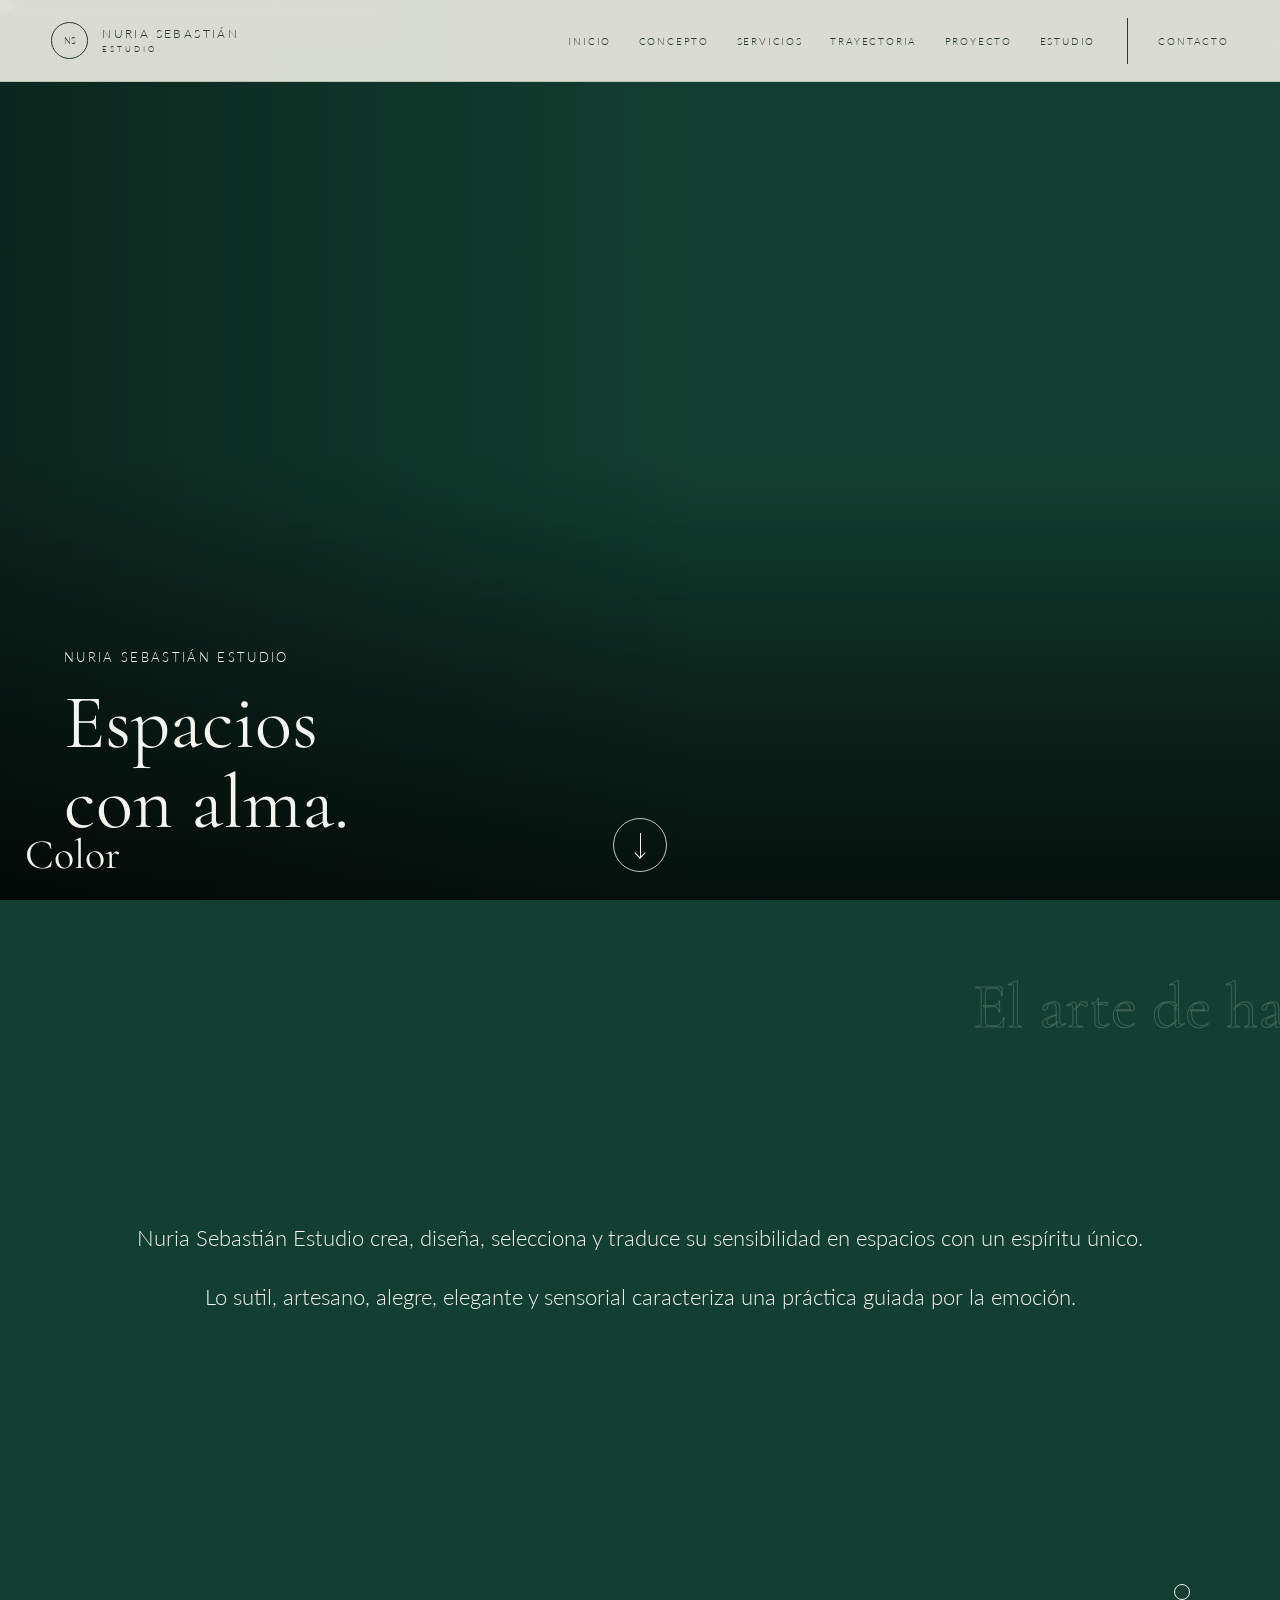
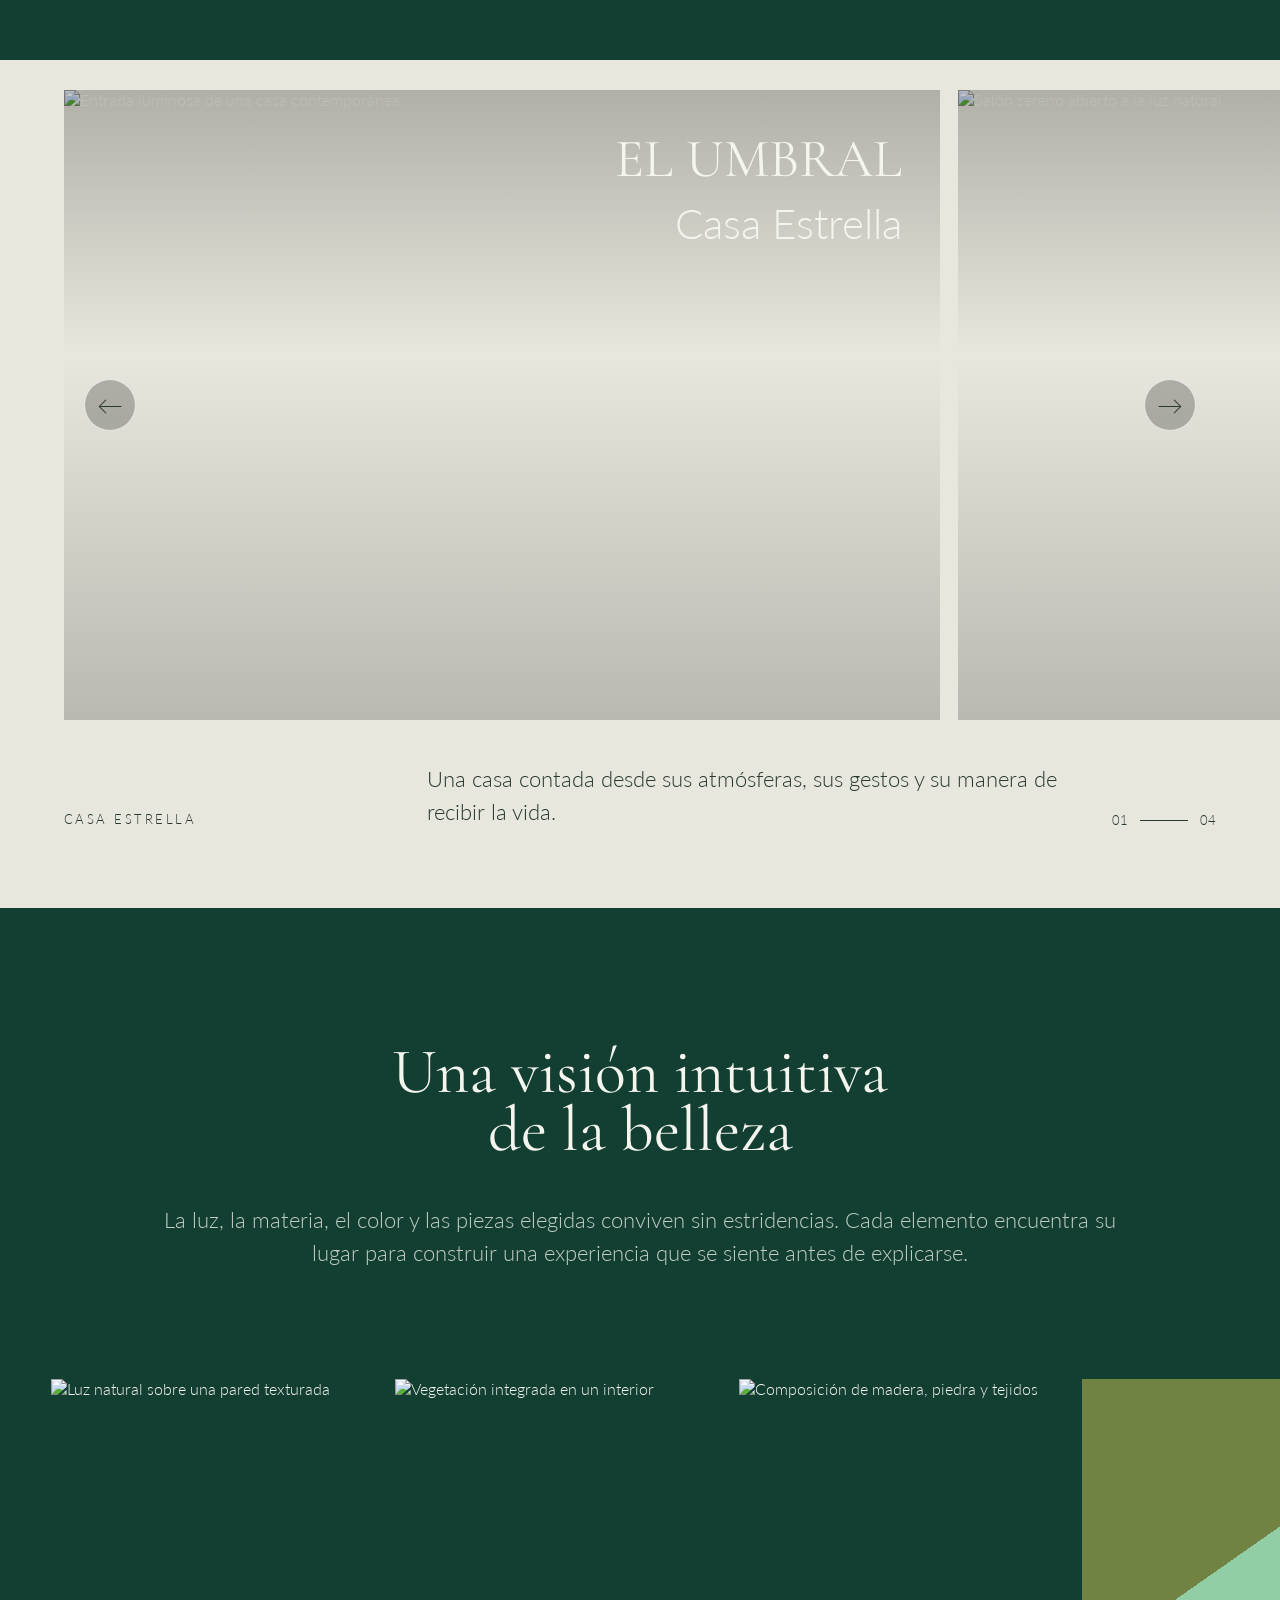
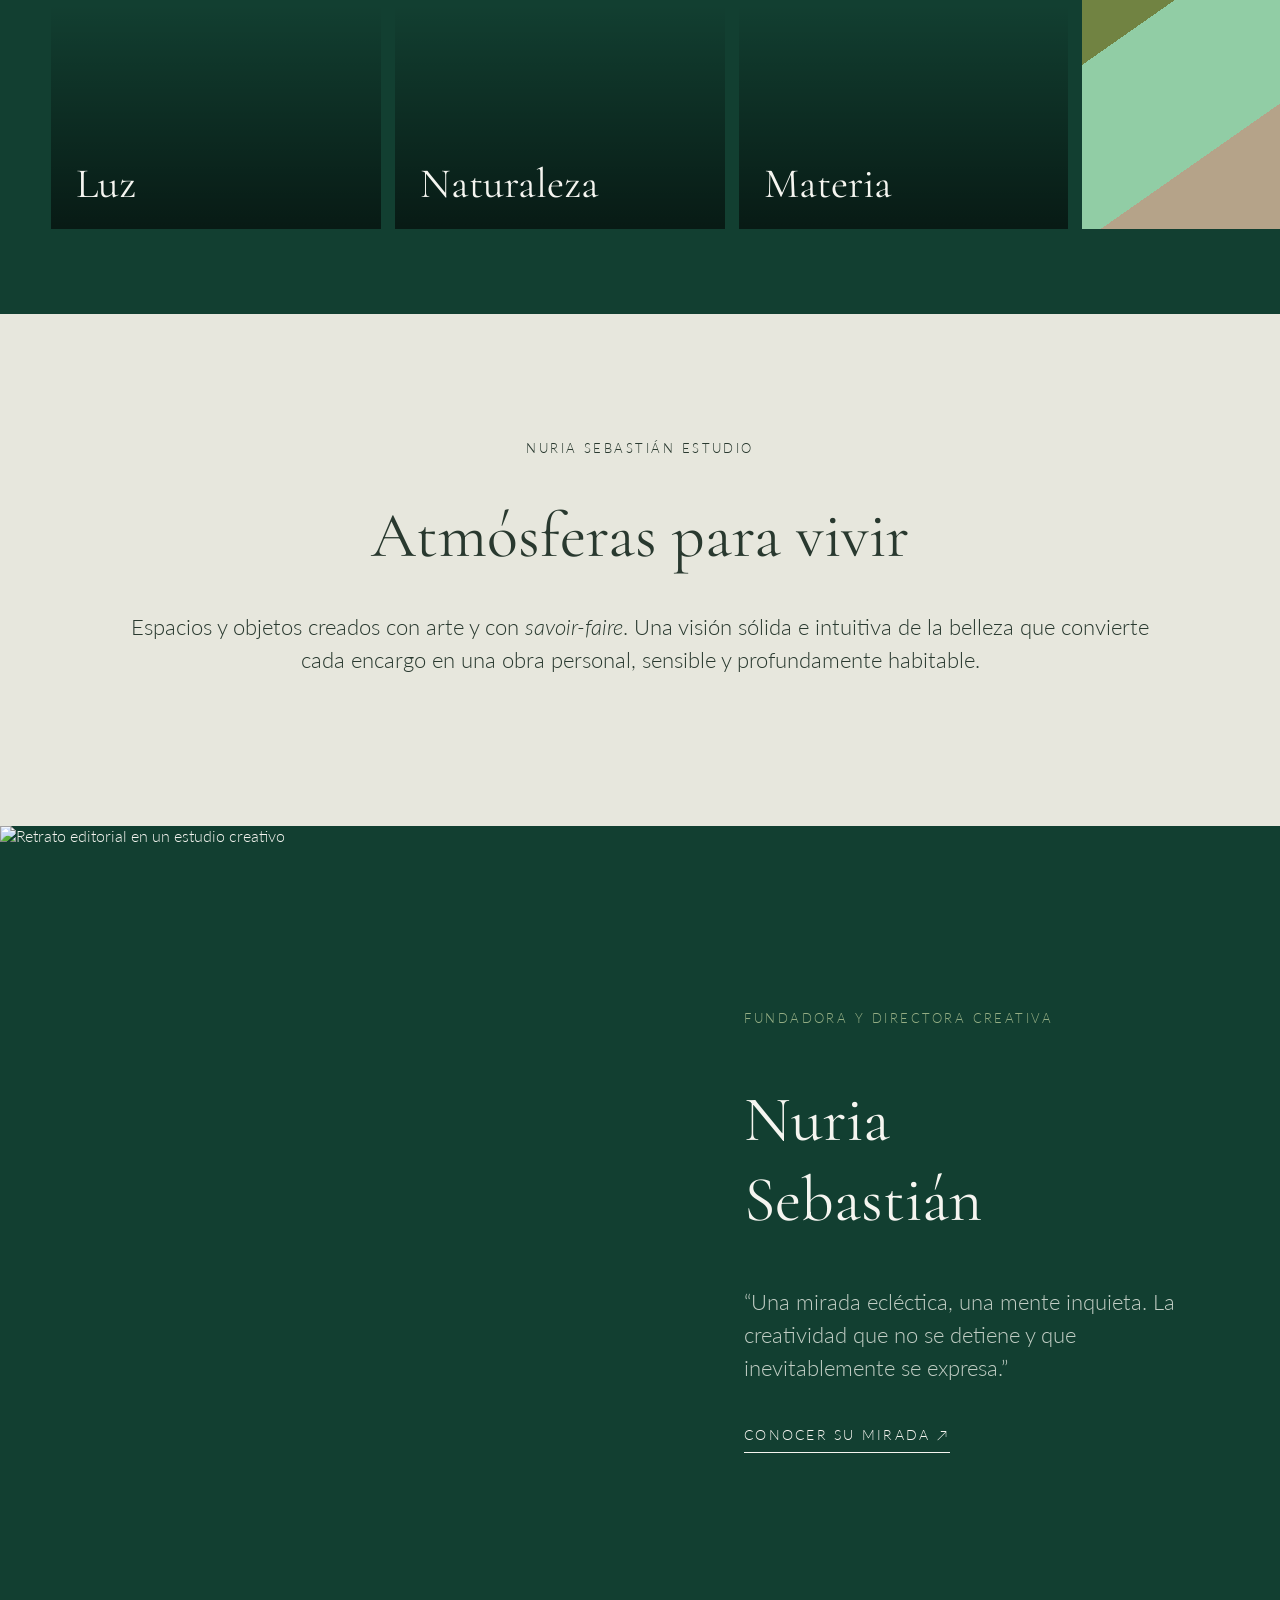
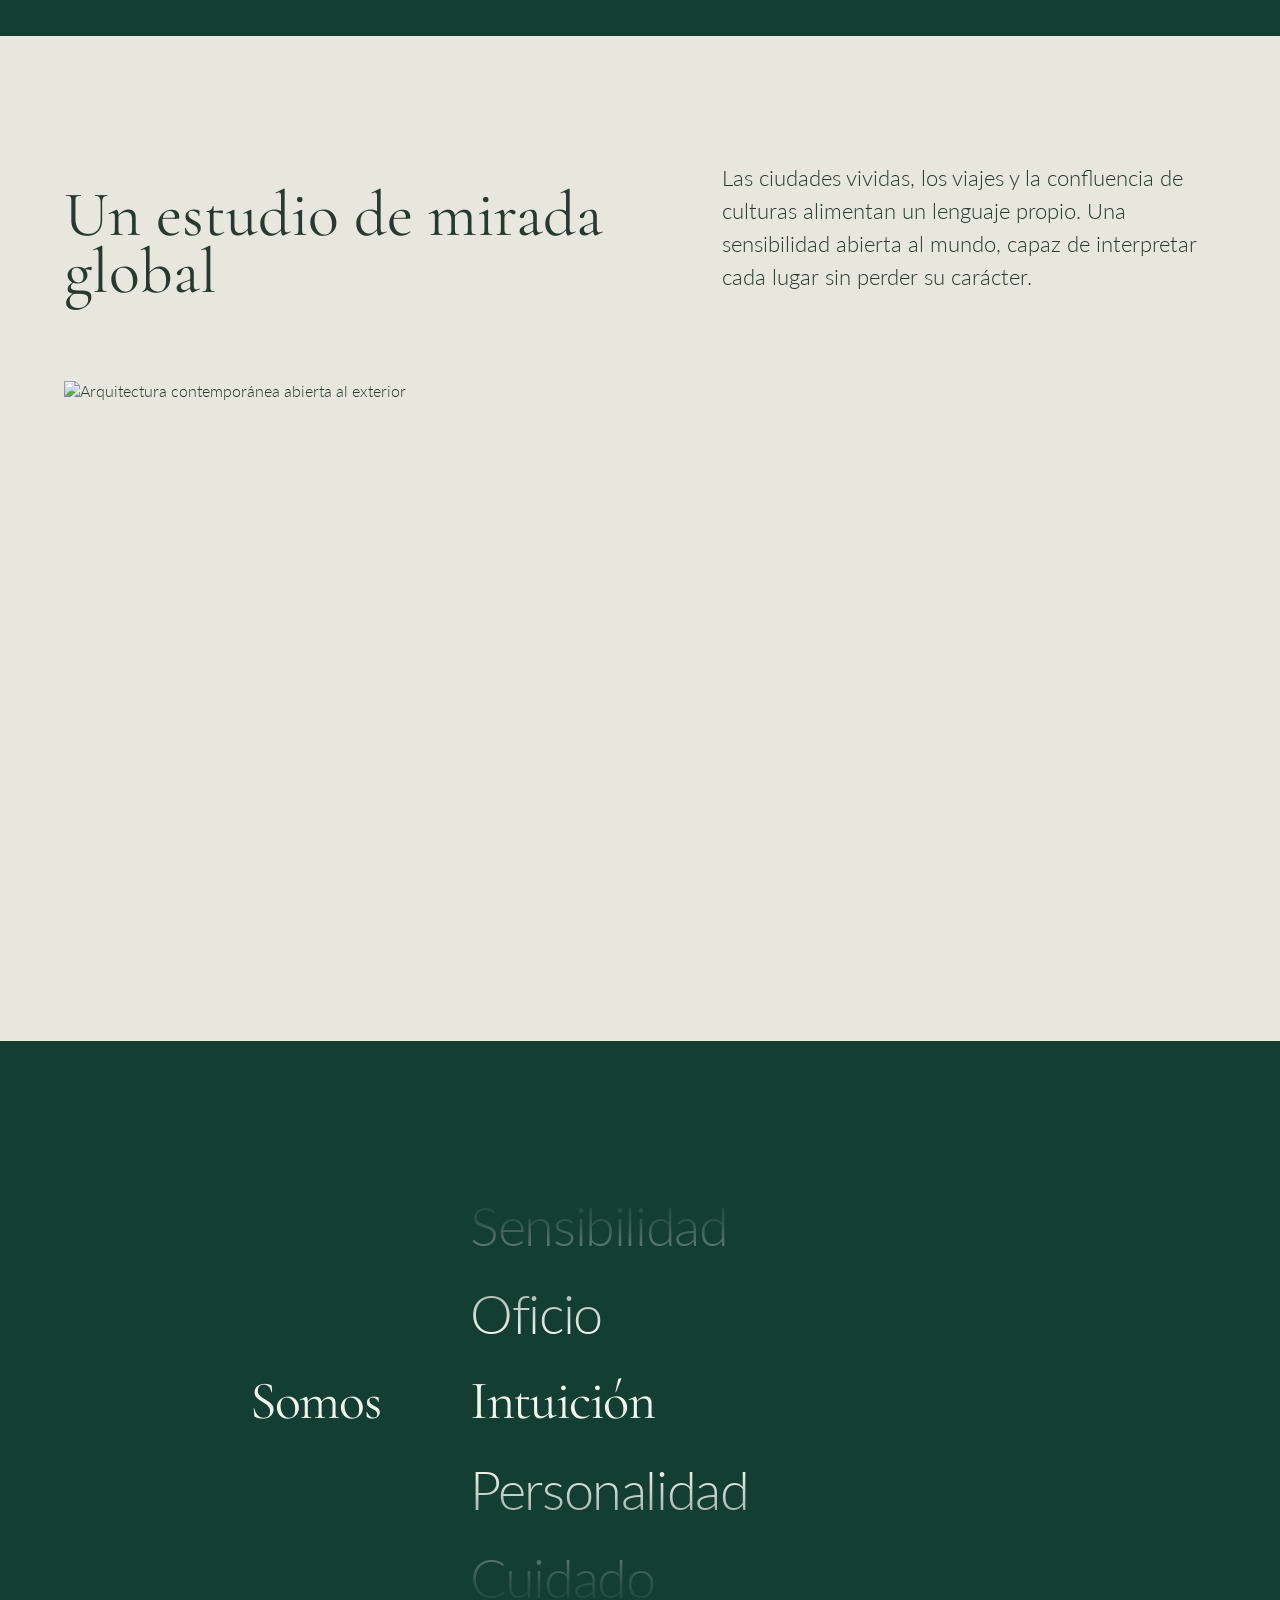
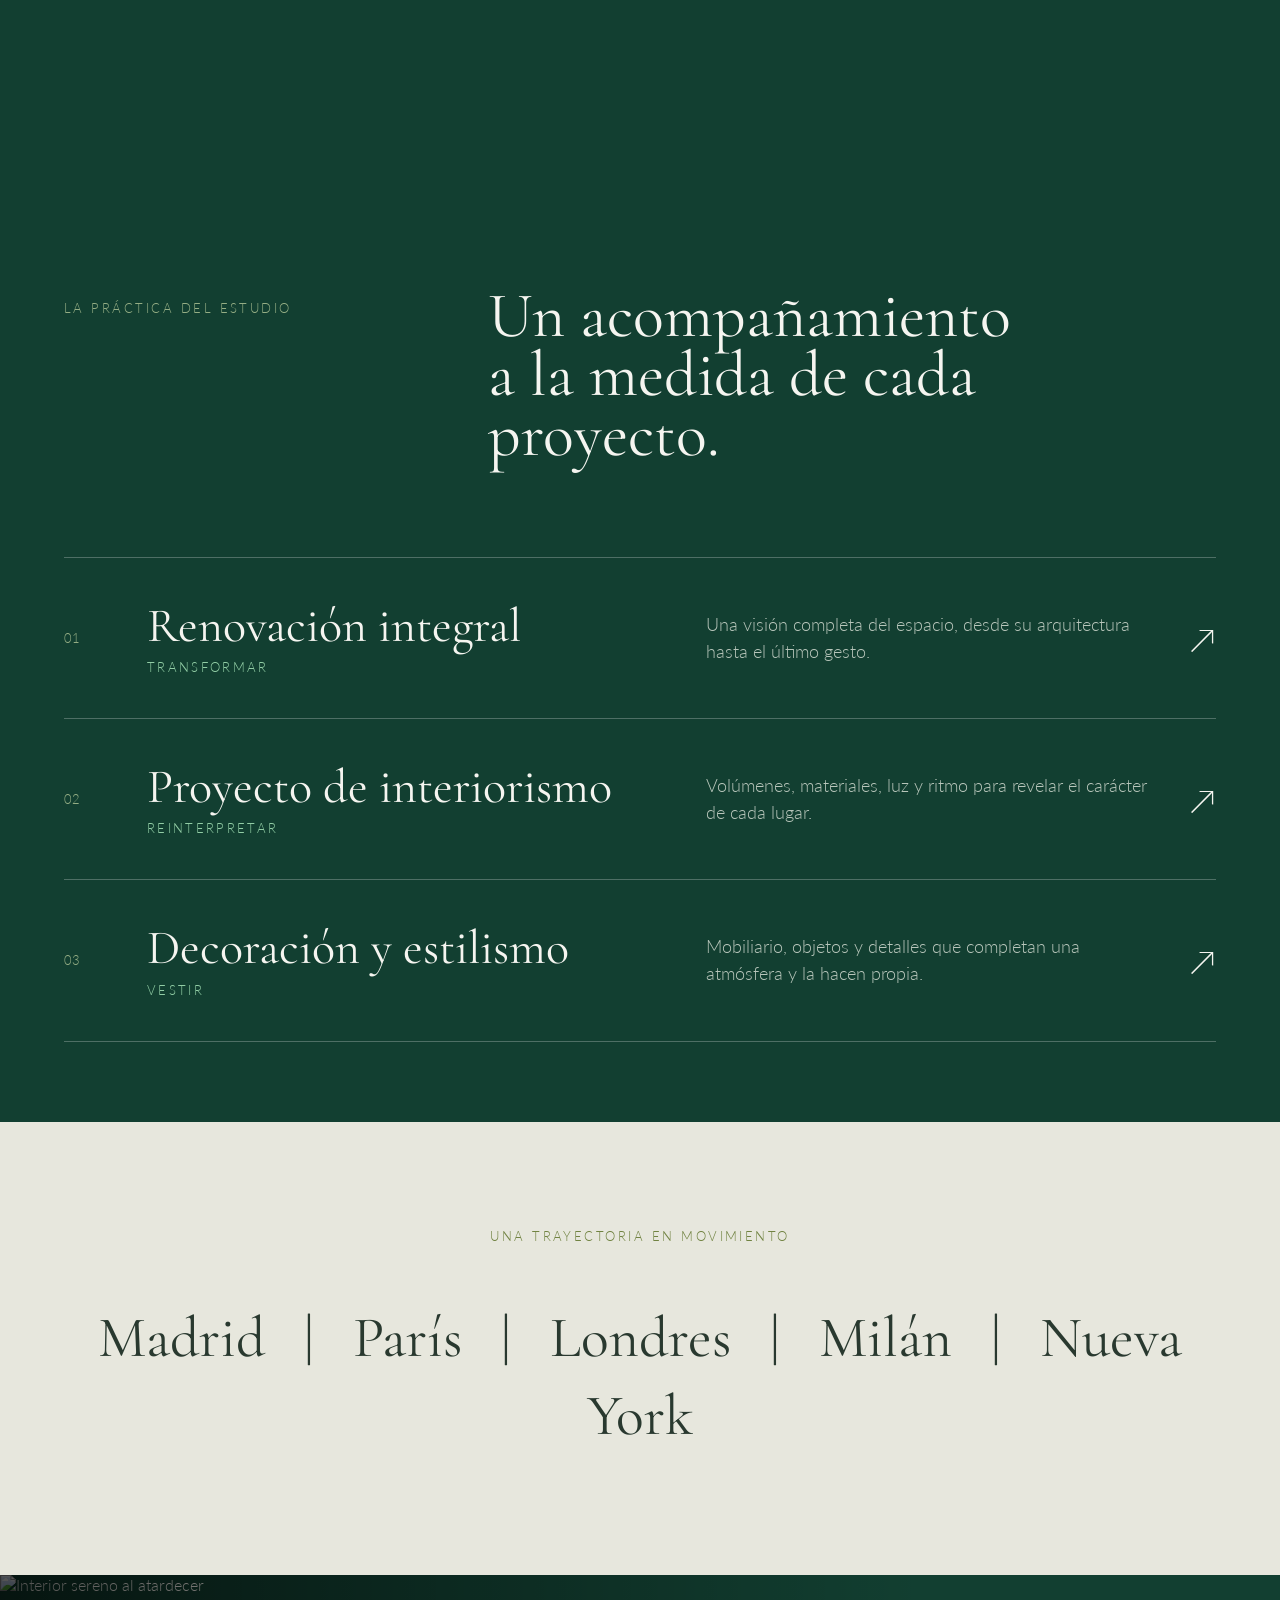
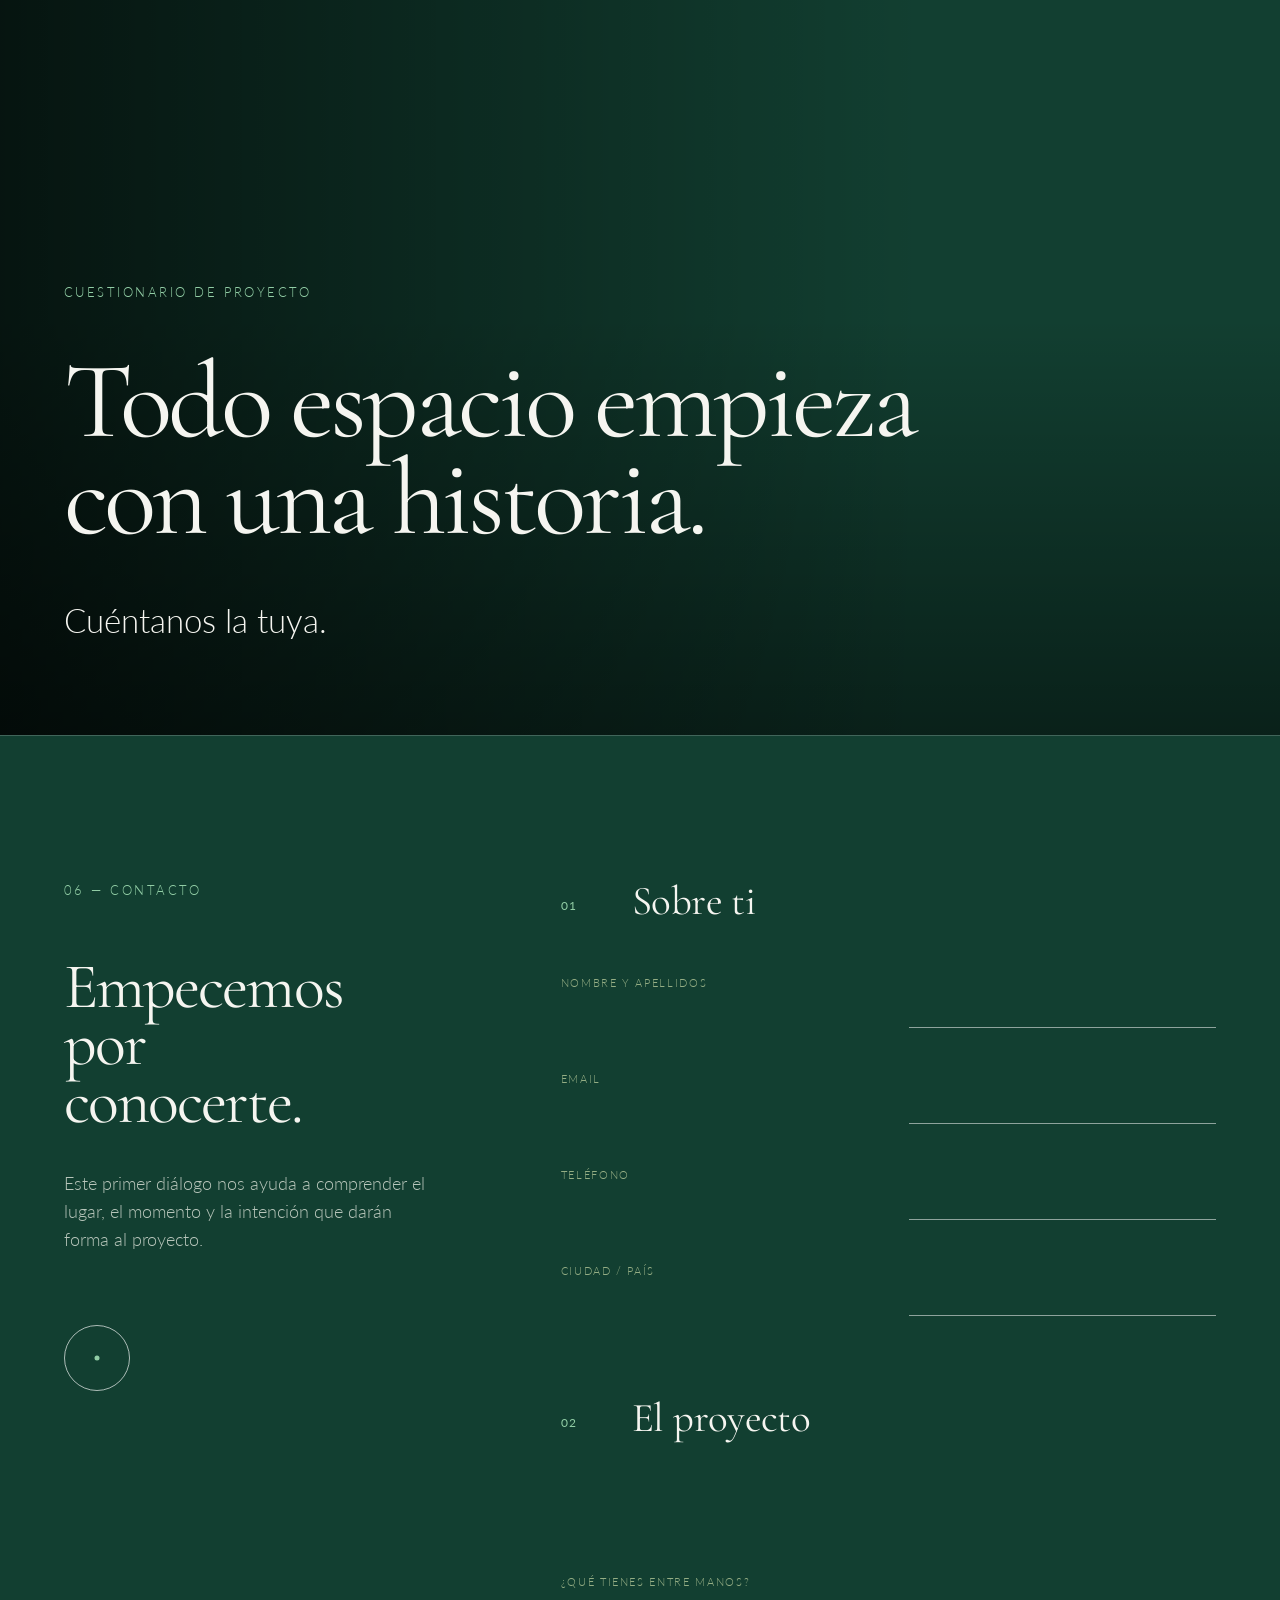
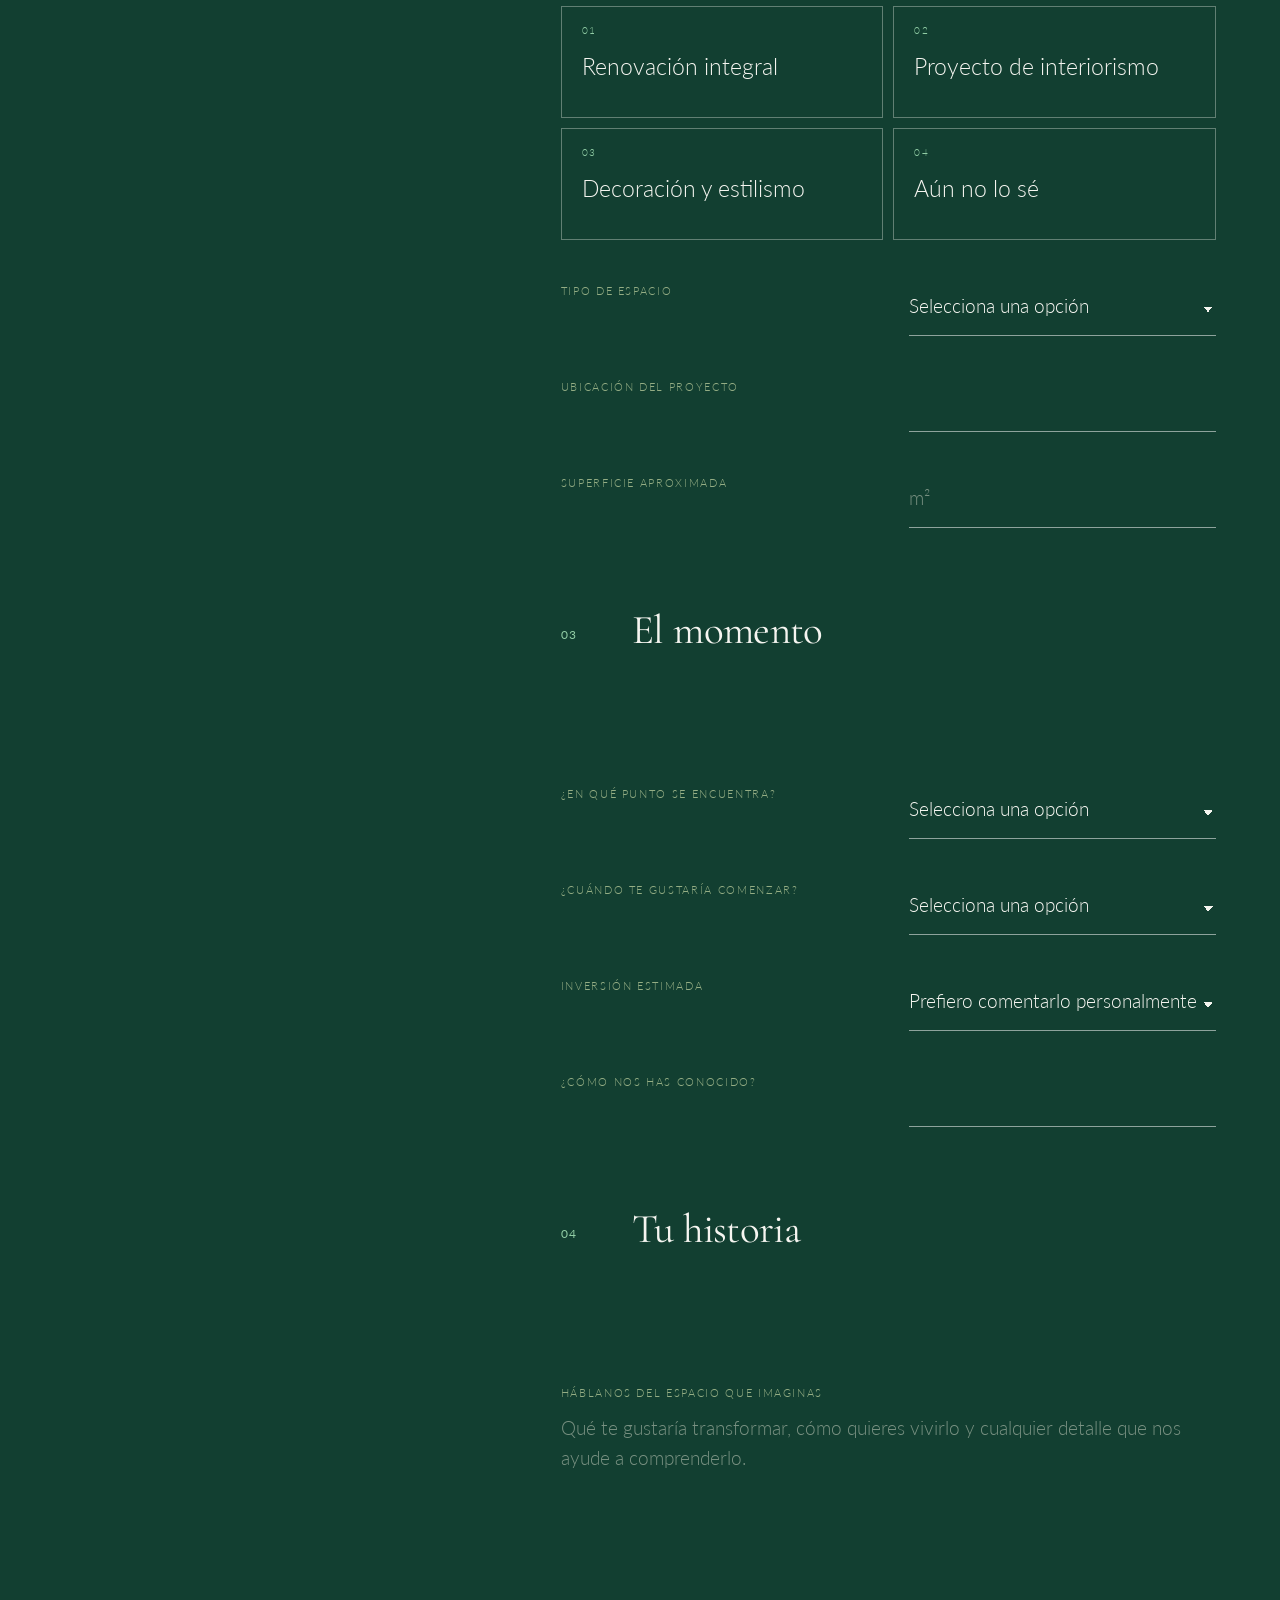
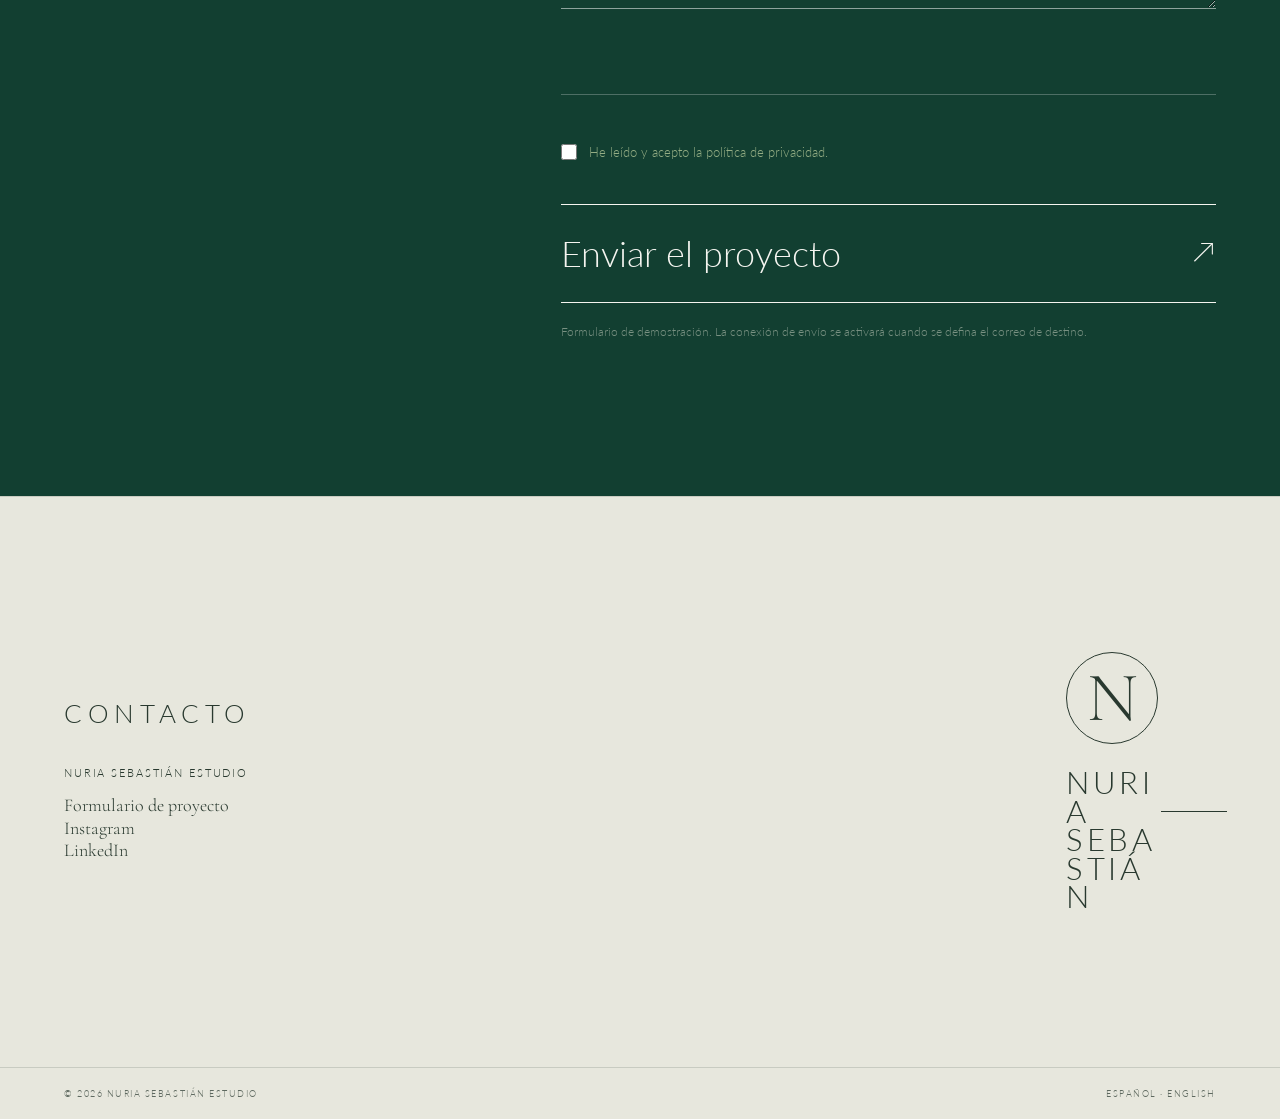
==== commit 51bc58b2: "Revert "Rediseñar web con enfoque editorial de proyectos" This reverts commit 5cfa13f514fed62ace21d9" ====
--- a/index.html
+++ b/index.html
@@ -3,123 +3,324 @@
 <head>
   <meta charset="utf-8">
   <meta name="viewport" content="width=device-width, initial-scale=1">
-  <meta name="description" content="Nuria Sebastián Estudio desarrolla proyectos de renovación integral, interiorismo y decoración.">
-  <meta name="theme-color" content="#e7e7dd">
-  <title>Nuria Sebastián Estudio</title>
+  <meta name="description" content="Nuria Sebastián Estudio crea espacios con alma: proyectos de renovación integral, interiorismo, decoración y estilismo.">
+  <meta name="theme-color" content="#123f31">
+  <title>Nuria Sebastián Estudio — Espacios con alma</title>
   <link rel="icon" href="favicon.svg" type="image/svg+xml">
   <link rel="preconnect" href="https://fonts.googleapis.com">
   <link rel="preconnect" href="https://fonts.gstatic.com" crossorigin>
-  <link href="https://fonts.googleapis.com/css2?family=Cormorant+Garamond:wght@400&amp;family=Lato:wght@300;400&amp;display=swap" rel="stylesheet">
-  <link rel="stylesheet" href="styles.css?v=10">
+  <link href="https://fonts.googleapis.com/css2?family=Cormorant+Garamond:wght@400&family=Lato:wght@300;400;700&display=swap" rel="stylesheet">
+  <link rel="stylesheet" href="styles.css?v=9">
 </head>
 <body>
   <a class="skip-link" href="#contenido">Saltar al contenido</a>
 
-  <header class="site-header">
-    <a class="site-name" href="#inicio">Nuria Sebastián Estudio</a>
+  <header class="site-header" data-header>
+    <a class="brand" href="#inicio" aria-label="Nuria Sebastián Estudio, inicio">
+      <span class="brand-mark" aria-hidden="true">NS</span>
+      <span class="brand-name"><span>NURIA SEBASTIÁN</span><small>ESTUDIO</small></span>
+    </a>
     <nav class="desktop-nav" aria-label="Navegación principal">
-      <a href="#proyectos">Proyectos</a>
-      <a href="#estudio">Estudio</a>
-      <a href="#contacto">Contacto</a>
+      <a href="#inicio">Inicio</a>
+      <a href="#mirada">Concepto</a>
+      <a href="#servicios">Servicios</a>
+      <a href="#trayectoria">Trayectoria</a>
+      <a href="#casa-estrella">Proyecto</a>
+      <a href="#nuria">Estudio</a>
+      <a class="nav-contact" href="#contacto">Contacto</a>
     </nav>
-    <button class="menu-toggle" type="button" aria-expanded="false" aria-controls="mobile-menu" data-menu-toggle>Menú</button>
+    <button class="menu-toggle" type="button" aria-label="Abrir menú" aria-expanded="false" aria-controls="mobile-menu" data-menu-toggle>
+      <span></span><span></span><span></span>
+    </button>
   </header>
 
-  <div class="mobile-menu" id="mobile-menu" data-mobile-menu hidden>
+  <div class="mobile-menu" id="mobile-menu" hidden data-mobile-menu>
     <nav aria-label="Navegación móvil">
-      <a href="#proyectos">Proyectos</a>
-      <a href="#estudio">Estudio</a>
+      <a href="#inicio">Inicio</a>
+      <a href="#mirada">Concepto</a>
+      <a href="#servicios">Servicios</a>
+      <a href="#trayectoria">Trayectoria</a>
+      <a href="#casa-estrella">Proyecto</a>
+      <a href="#nuria">Estudio</a>
       <a href="#contacto">Contacto</a>
     </nav>
   </div>
 
   <main id="contenido">
-    <section class="home" id="inicio" aria-labelledby="home-title">
-      <h1 id="home-title" class="visually-hidden">Nuria Sebastián Estudio</h1>
-      <figure class="home-figure">
-        <!-- Imagen provisional de Unsplash. Sustituir por fotografía real del estudio. -->
-        <img src="https://images.unsplash.com/photo-1600585154340-be6161a56a0c?auto=format&fit=crop&w=2400&q=88" alt="Vista exterior de Casa Estrella">
-        <figcaption>Casa Estrella — [Ciudad], [Año]</figcaption>
-      </figure>
-      <p class="home-summary">Interiorismo y renovación integral. [Ciudad].</p>
-    </section>
-
-    <section class="projects section-grid" id="proyectos" aria-labelledby="projects-title">
-      <header class="section-heading">
-        <h2 id="projects-title">Proyectos</h2>
-        <p>Selección de trabajos del estudio.</p>
-      </header>
-
-      <div class="project-index" data-project-index>
-        <div class="project-index-head" aria-hidden="true">
-          <span>Nombre</span><span>Ubicación</span><span>Año</span><span>Alcance</span>
-        </div>
-        <article class="project-row" data-project-row data-preview="https://images.unsplash.com/photo-1600607687939-ce8a6c25118c?auto=format&fit=crop&w=900&q=82">
-          <h3><a href="casa-estrella.html">Casa Estrella</a></h3>
-          <p><span class="mobile-label">Ubicación</span>[Ciudad]</p>
-          <p><span class="mobile-label">Año</span>[Año]</p>
-          <p><span class="mobile-label">Alcance</span>Interiorismo y renovación integral</p>
-          <!-- Miniatura provisional de Unsplash. Sustituir por fotografía real del proyecto. -->
-          <img class="project-mobile-image" src="https://images.unsplash.com/photo-1600607687939-ce8a6c25118c?auto=format&fit=crop&w=900&q=82" alt="Interior de Casa Estrella" loading="lazy">
-        </article>
-        <div class="project-preview" data-project-preview aria-hidden="true"><img src="" alt=""></div>
-      </div>
-    </section>
-
-    <section class="studio" id="estudio" aria-labelledby="studio-title">
-      <div class="studio-grid">
-        <figure class="studio-portrait">
-          <!-- Imagen provisional de Unsplash. Sustituir por retrato real de Nuria Sebastián. -->
-          <img src="https://images.unsplash.com/photo-1573496359142-b8d87734a5a2?auto=format&fit=crop&w=1500&q=86" alt="Retrato provisional de Nuria Sebastián" loading="lazy">
-          <figcaption>Nuria Sebastián, directora del estudio</figcaption>
-        </figure>
-
-        <div class="studio-copy">
-          <h2 id="studio-title">Estudio</h2>
-          <p>Nuria Sebastián Estudio desarrolla proyectos de renovación integral, interiorismo y decoración para viviendas y espacios profesionales. Cada encargo comienza con el análisis del lugar, las necesidades de quienes lo habitan y las condiciones reales del proyecto. El estudio define una propuesta completa de distribución, materiales, iluminación, mobiliario y piezas a medida, y acompaña su ejecución junto a los profesionales implicados. Nuria Sebastián dirige personalmente el proceso y mantiene una relación directa con cada cliente. El trabajo busca resolver el uso cotidiano con precisión y construir espacios duraderos, coherentes con su contexto. La selección de materiales, proveedores y objetos se realiza específicamente para cada proyecto. El estudio trabaja en [Ciudad] y desarrolla encargos nacionales e internacionales. La escala y el alcance se definen en función de las necesidades de cada intervención.</p>
-        </div>
-
-        <div class="services" aria-label="Servicios">
-          <article><h3>Renovación integral</h3><p>Definición y coordinación completa de la intervención, desde la distribución hasta la ejecución.</p></article>
-          <article><h3>Proyecto de interiorismo</h3><p>Diseño del espacio, materiales, iluminación y elementos a medida.</p></article>
-          <article><h3>Decoración y estilismo</h3><p>Selección de mobiliario, textiles, iluminación y objetos para completar el espacio.</p></article>
-        </div>
-      </div>
-    </section>
-
-    <section class="contact section-grid" id="contacto" aria-labelledby="contact-title">
-      <header class="section-heading contact-heading">
-        <h2 id="contact-title">Contacto</h2>
-        <p>Para consultas de proyecto, envía un mensaje o completa el formulario.</p>
-      </header>
-
-      <address class="contact-details">
-        <p><span>Email</span>[email]</p>
-        <p><span>Teléfono</span>[teléfono]</p>
-        <p><span>Ciudad</span>[Ciudad]</p>
-        <p><span>Instagram</span><a href="#">[Instagram]</a></p>
-      </address>
-
-      <form class="contact-form" action="#" method="post">
-        <!-- Conectar este formulario al servicio de envío definitivo. -->
-        <label for="nombre">Nombre<input id="nombre" name="nombre" type="text" autocomplete="name" required></label>
-        <label for="email">Email<input id="email" name="email" type="email" autocomplete="email" required></label>
-        <label for="ubicacion">Ubicación del proyecto<input id="ubicacion" name="ubicacion" type="text" required></label>
-        <label for="mensaje">Mensaje<textarea id="mensaje" name="mensaje" rows="6" required></textarea></label>
-        <label class="privacy-check"><input type="checkbox" name="privacidad" required><span>He leído y acepto la política de privacidad.</span></label>
-        <button type="submit">Enviar consulta</button>
-      </form>
+    <section class="hero photo" id="inicio" aria-labelledby="hero-title">
+      <img src="https://images.unsplash.com/photo-1600585154340-be6161a56a0c?auto=format&fit=crop&w=2400&q=88" alt="Arquitectura contemporánea integrada en el paisaje">
+      <div class="photo-shade"></div>
+      <div class="hero-copy reveal">
+        <p>Nuria Sebastián Estudio</p>
+        <h1 id="hero-title">Espacios<br>con alma.</h1>
+      </div>
+      <a class="scroll-cue" href="#mirada" aria-label="Descubrir el estudio"><span></span></a>
+    </section>
+
+    <section class="opening dark-section" id="mirada" aria-labelledby="opening-title">
+      <h2 id="opening-title" class="outline-title reveal">El arte de habitar</h2>
+      <div class="opening-copy reveal">
+        <p>Nuria Sebastián Estudio crea, diseña, selecciona y traduce su sensibilidad en espacios con un espíritu único.</p>
+        <p>Lo sutil, artesano, alegre, elegante y sensorial caracteriza una práctica guiada por la emoción.</p>
+      </div>
+      <span class="orbit" aria-hidden="true"></span>
+    </section>
+
+    <section class="house-story light-section" id="casa-estrella" aria-labelledby="house-title">
+      <div class="story-viewport" data-slider>
+        <div class="story-track" data-slider-track>
+          <article class="story-slide photo">
+            <img src="https://images.unsplash.com/photo-1600607687939-ce8a6c25118c?auto=format&fit=crop&w=2200&q=88" alt="Entrada luminosa de una casa contemporánea">
+            <div class="photo-shade"></div>
+            <div class="slide-title"><h3>EL UMBRAL</h3><p>Casa Estrella</p></div>
+          </article>
+          <article class="story-slide photo">
+            <img src="https://images.unsplash.com/photo-1600210492486-724fe5c67fb0?auto=format&fit=crop&w=2200&q=88" alt="Salón sereno abierto a la luz natural">
+            <div class="photo-shade"></div>
+            <div class="slide-title"><h3>LA LUZ</h3><p>Casa Estrella</p></div>
+          </article>
+          <article class="story-slide photo">
+            <img src="https://images.unsplash.com/photo-1618221195710-dd6b41faaea6?auto=format&fit=crop&w=2200&q=88" alt="Materiales y objetos elegidos para un interior cálido">
+            <div class="photo-shade"></div>
+            <div class="slide-title"><h3>LA MATERIA</h3><p>Casa Estrella</p></div>
+          </article>
+          <article class="story-slide photo">
+            <img src="https://images.unsplash.com/photo-1600566753086-00f18fb6b3ea?auto=format&fit=crop&w=2200&q=88" alt="Espacio doméstico conectado con la vegetación">
+            <div class="photo-shade"></div>
+            <div class="slide-title"><h3>EL PAISAJE</h3><p>Casa Estrella</p></div>
+          </article>
+        </div>
+        <button class="slider-arrow slider-prev" type="button" aria-label="Imagen anterior" data-slider-prev>←</button>
+        <button class="slider-arrow slider-next" type="button" aria-label="Imagen siguiente" data-slider-next>→</button>
+      </div>
+      <div class="story-footer reveal">
+        <p class="eyebrow" id="house-title">Casa Estrella</p>
+        <p>Una casa contada desde sus atmósferas, sus gestos y su manera de recibir la vida.</p>
+        <div class="story-count" aria-live="polite"><span data-slide-current>01</span><i></i><span>04</span></div>
+      </div>
+    </section>
+
+    <section class="language dark-section" aria-labelledby="language-title">
+      <div class="center-copy reveal">
+        <h2 id="language-title">Una visión intuitiva<br>de la belleza</h2>
+        <p>La luz, la materia, el color y las piezas elegidas conviven sin estridencias. Cada elemento encuentra su lugar para construir una experiencia que se siente antes de explicarse.</p>
+      </div>
+      <div class="language-strip">
+        <article class="language-card photo"><img src="https://images.unsplash.com/photo-1600607687920-4e2a09cf159d?auto=format&fit=crop&w=1000&q=82" alt="Luz natural sobre una pared texturada"><span>Luz</span></article>
+        <article class="language-card photo"><img src="https://images.unsplash.com/photo-1600566753190-17f0baa2a6c3?auto=format&fit=crop&w=1000&q=82" alt="Vegetación integrada en un interior"><span>Naturaleza</span></article>
+        <article class="language-card photo"><img src="https://images.unsplash.com/photo-1600210491892-03d54c0aaf87?auto=format&fit=crop&w=1000&q=82" alt="Composición de madera, piedra y tejidos"><span>Materia</span></article>
+        <article class="language-card color-card" aria-label="Color"><span>Color</span></article>
+        <article class="language-card photo"><img src="https://images.unsplash.com/photo-1600573472592-401b489a3cdc?auto=format&fit=crop&w=1000&q=82" alt="Estancia vinculada al paisaje"><span>Lugar</span></article>
+        <article class="language-card photo"><img src="https://images.unsplash.com/photo-1615874694520-474822394e73?auto=format&fit=crop&w=1000&q=82" alt="Detalle artesanal en un espacio interior"><span>Detalle</span></article>
+      </div>
+    </section>
+
+    <section class="studio-intro light-section" aria-labelledby="studio-title">
+      <p class="eyebrow reveal">Nuria Sebastián Estudio</p>
+      <h2 id="studio-title" class="reveal">Atmósferas para vivir</h2>
+      <p class="reveal">Espacios y objetos creados con arte y con <em>savoir-faire</em>. Una visión sólida e intuitiva de la belleza que convierte cada encargo en una obra personal, sensible y profundamente habitable.</p>
+    </section>
+
+    <section class="profile dark-section" id="nuria" aria-labelledby="nuria-title">
+      <div class="profile-photo photo">
+        <img src="https://images.unsplash.com/photo-1598301257982-0cf014dabbcd?auto=format&fit=crop&w=1500&q=86" alt="Retrato editorial en un estudio creativo">
+      </div>
+      <div class="profile-copy reveal">
+        <p class="eyebrow">Fundadora y directora creativa</p>
+        <h2 id="nuria-title">Nuria<br>Sebastián</h2>
+        <blockquote>“Una mirada ecléctica, una mente inquieta. La creatividad que no se detiene y que inevitablemente se expresa.”</blockquote>
+        <a class="text-link" href="#contacto">Conocer su mirada <span>↗</span></a>
+      </div>
+    </section>
+
+    <section class="global light-section" aria-labelledby="global-title">
+      <div class="global-copy reveal">
+        <h2 id="global-title">Un estudio de mirada global</h2>
+        <p>Las ciudades vividas, los viajes y la confluencia de culturas alimentan un lenguaje propio. Una sensibilidad abierta al mundo, capaz de interpretar cada lugar sin perder su carácter.</p>
+      </div>
+      <div class="global-photo photo"><img src="https://images.unsplash.com/photo-1600607688969-a5bfcd646154?auto=format&fit=crop&w=2400&q=88" alt="Arquitectura contemporánea abierta al exterior"></div>
+    </section>
+
+    <section class="ticker" aria-label="Valores del estudio">
+      <div class="ticker-inner">
+        <p class="ticker-heading">Somos</p>
+        <div class="ticker-window" aria-hidden="true">
+          <div class="ticker-track">
+            <span>Sensibilidad</span>
+            <span>Oficio</span>
+            <span>Intuición</span>
+            <span>Personalidad</span>
+            <span>Cuidado</span>
+            <span>Sensibilidad</span>
+            <span>Oficio</span>
+            <span>Intuición</span>
+            <span>Personalidad</span>
+            <span>Cuidado</span>
+          </div>
+        </div>
+        <p class="visually-hidden">Sensibilidad, oficio, intuición, personalidad y cuidado.</p>
+      </div>
+    </section>
+
+    <section class="services dark-section" id="servicios" aria-labelledby="services-title">
+      <div class="services-heading reveal">
+        <p class="eyebrow">La práctica del estudio</p>
+        <h2 id="services-title">Un acompañamiento<br>a la medida de cada proyecto.</h2>
+      </div>
+      <div class="service-list">
+        <article class="service reveal"><span class="service-number">01</span><div><h3>Renovación integral</h3><p>Transformar</p></div><p class="service-description">Una visión completa del espacio, desde su arquitectura hasta el último gesto.</p><span class="service-arrow">↗</span></article>
+        <article class="service reveal"><span class="service-number">02</span><div><h3>Proyecto de interiorismo</h3><p>Reinterpretar</p></div><p class="service-description">Volúmenes, materiales, luz y ritmo para revelar el carácter de cada lugar.</p><span class="service-arrow">↗</span></article>
+        <article class="service reveal"><span class="service-number">03</span><div><h3>Decoración y estilismo</h3><p>Vestir</p></div><p class="service-description">Mobiliario, objetos y detalles que completan una atmósfera y la hacen propia.</p><span class="service-arrow">↗</span></article>
+      </div>
+    </section>
+
+    <section class="cities light-section" id="trayectoria" aria-labelledby="cities-title">
+      <p class="eyebrow reveal">Una trayectoria en movimiento</p>
+      <h2 id="cities-title" class="reveal">Madrid&nbsp;&nbsp; | &nbsp;&nbsp;París&nbsp;&nbsp; | &nbsp;&nbsp;Londres&nbsp;&nbsp; | &nbsp;&nbsp;Milán&nbsp;&nbsp; | &nbsp;&nbsp;Nueva York</h2>
+    </section>
+
+    <section class="contact" id="contacto" aria-labelledby="contact-title">
+      <div class="contact-hero photo">
+        <img src="https://images.unsplash.com/photo-1600210491369-e753d80a41f3?auto=format&fit=crop&w=2400&q=88" alt="Interior sereno al atardecer">
+        <div class="photo-shade"></div>
+        <div class="contact-copy reveal">
+          <p class="eyebrow">Cuestionario de proyecto</p>
+          <h2 id="contact-title">Todo espacio empieza<br>con una historia.</h2>
+          <p>Cuéntanos la tuya.</p>
+        </div>
+      </div>
+
+      <div class="project-enquiry dark-section">
+        <header class="form-intro reveal">
+          <p class="eyebrow">06 — Contacto</p>
+          <h3>Empecemos por<br>conocerte.</h3>
+          <p>Este primer diálogo nos ayuda a comprender el lugar, el momento y la intención que darán forma al proyecto.</p>
+          <span class="form-orbit" aria-hidden="true"></span>
+        </header>
+
+        <form class="project-form" data-project-form>
+          <fieldset>
+            <legend><span>01</span> Sobre ti</legend>
+            <div class="form-grid">
+              <label for="nombre">Nombre y apellidos</label>
+              <input id="nombre" type="text" name="nombre" autocomplete="name" required>
+
+              <label for="email">Email</label>
+              <input id="email" type="email" name="email" autocomplete="email" required>
+
+              <label for="telefono">Teléfono</label>
+              <input id="telefono" type="tel" name="telefono" autocomplete="tel">
+
+              <label for="ciudad">Ciudad / País</label>
+              <input id="ciudad" type="text" name="ciudad" autocomplete="address-level2" required>
+            </div>
+          </fieldset>
+
+          <fieldset>
+            <legend><span>02</span> El proyecto</legend>
+            <div class="form-grid">
+              <div class="choice-field full-width">
+                <p>¿Qué tienes entre manos?</p>
+                <div class="choice-grid">
+                  <label class="choice-option"><input type="radio" name="servicio" value="Renovación integral" required><span><small>01</small>Renovación integral</span></label>
+                  <label class="choice-option"><input type="radio" name="servicio" value="Proyecto de interiorismo"><span><small>02</small>Proyecto de interiorismo</span></label>
+                  <label class="choice-option"><input type="radio" name="servicio" value="Decoración y estilismo"><span><small>03</small>Decoración y estilismo</span></label>
+                  <label class="choice-option"><input type="radio" name="servicio" value="Aún no lo sé"><span><small>04</small>Aún no lo sé</span></label>
+                </div>
+              </div>
+
+              <label for="espacio">Tipo de espacio</label>
+              <select id="espacio" name="espacio" required>
+                <option value="">Selecciona una opción</option>
+                <option>Vivienda habitual</option>
+                <option>Segunda residencia</option>
+                <option>Espacio profesional</option>
+                <option>Hospitality</option>
+                <option>Otro</option>
+              </select>
+
+              <label for="ubicacion">Ubicación del proyecto</label>
+              <input id="ubicacion" type="text" name="ubicacion" required>
+
+              <label for="superficie">Superficie aproximada</label>
+              <input id="superficie" type="text" name="superficie" placeholder="m²">
+            </div>
+          </fieldset>
+
+          <fieldset>
+            <legend><span>03</span> El momento</legend>
+            <div class="form-grid">
+              <label for="estado">¿En qué punto se encuentra?</label>
+              <select id="estado" name="estado" required>
+                <option value="">Selecciona una opción</option>
+                <option>Buscando el espacio</option>
+                <option>Recién adquirido</option>
+                <option>Con proyecto previo</option>
+                <option>En obra</option>
+                <option>Listo para vestir</option>
+              </select>
+
+              <label for="inicio">¿Cuándo te gustaría comenzar?</label>
+              <select id="inicio" name="inicio" required>
+                <option value="">Selecciona una opción</option>
+                <option>Lo antes posible</option>
+                <option>En los próximos 3 meses</option>
+                <option>Entre 3 y 6 meses</option>
+                <option>Más adelante</option>
+              </select>
+
+              <label for="inversion">Inversión estimada</label>
+              <select id="inversion" name="inversion">
+                <option value="">Prefiero comentarlo personalmente</option>
+                <option>Hasta 100.000 €</option>
+                <option>Entre 100.000 € y 250.000 €</option>
+                <option>Entre 250.000 € y 500.000 €</option>
+                <option>Más de 500.000 €</option>
+              </select>
+
+              <label for="descubrimiento">¿Cómo nos has conocido?</label>
+              <input id="descubrimiento" type="text" name="descubrimiento">
+            </div>
+          </fieldset>
+
+          <fieldset class="project-story">
+            <legend><span>04</span> Tu historia</legend>
+            <label for="mensaje">Háblanos del espacio que imaginas</label>
+            <textarea id="mensaje" name="mensaje" rows="6" placeholder="Qué te gustaría transformar, cómo quieres vivirlo y cualquier detalle que nos ayude a comprenderlo." required></textarea>
+          </fieldset>
+
+          <div class="form-actions">
+            <label class="consent"><input type="checkbox" name="privacidad" required><span>He leído y acepto la política de privacidad.</span></label>
+            <button type="submit">Enviar el proyecto <span>↗</span></button>
+            <p class="form-note" aria-live="polite">Formulario de demostración. La conexión de envío se activará cuando se defina el correo de destino.</p>
+          </div>
+        </form>
+      </div>
+
+      <footer class="site-footer">
+        <div class="footer-main">
+          <div class="footer-contact-block">
+            <h2>Contacto</h2>
+            <p>Nuria Sebastián Estudio</p>
+            <a href="#contacto">Formulario de proyecto</a>
+            <a href="#">Instagram</a>
+            <a href="#">LinkedIn</a>
+          </div>
+          <a class="footer-signature" href="#inicio" aria-label="Nuria Sebastián Estudio, volver al inicio">
+            <span class="footer-emblem" aria-hidden="true">N</span>
+            <span class="footer-wordmark" aria-hidden="true">
+              <span>NURI</span><span>A</span><span>SEBA</span><span>STIÁ</span><span>N</span>
+            </span>
+          </a>
+        </div>
+        <div class="footer-meta">
+          <span>© <span data-year></span> Nuria Sebastián Estudio</span>
+          <span>Español · English</span>
+        </div>
+      </footer>
     </section>
   </main>
 
-  <footer class="site-footer">
-    <span>Nuria Sebastián Estudio</span>
-    <span>© <span data-year></span></span>
-    <a href="#">Instagram</a>
-    <a href="#">Aviso legal</a>
-    <a href="#">Privacidad</a>
-  </footer>
-
-  <script src="script.js?v=10"></script>
+  <script src="script.js?v=7"></script>
 </body>
 </html>
--- a/styles.css
+++ b/styles.css
@@ -1,172 +1,279 @@
-/* Añadir fonts/TheSeasons-Regular.woff2 y confirmar que su licencia permite uso web. */
 @font-face {
   font-family: "The Seasons";
-  src: url("fonts/TheSeasons-Regular.woff2") format("woff2");
+  src: local("The Seasons Regular"), local("TheSeasons-Regular"), local("The Seasons");
   font-weight: 400;
   font-style: normal;
   font-display: swap;
 }
 
 :root {
-  --green-deep: #123f31;
+  --black: #123f31;
   --paper: #e7e7dd;
   --white: #f5f5f0;
+  --muted: #94ad84;
   --ink: #29392f;
-  --sage: #94ad84;
+  --accent: #91cda5;
   --olive: #718342;
-  --accent: #91cda5;
   --sand: #b5a389;
+  --mist: #e7e9ea;
   --font-display: "The Seasons", "Cormorant Garamond", Georgia, serif;
   --font-sans: "Lato", Arial, sans-serif;
-  --page-pad: clamp(20px, 5vw, 80px);
-  --space-1: 8px;
-  --space-2: 16px;
-  --space-3: 32px;
-  --space-4: 64px;
-  --space-5: 128px;
-  --header-height: 64px;
+  --page-pad: clamp(22px, 5vw, 72px);
 }
 
 * { box-sizing: border-box; }
+.visually-hidden { position: absolute !important; width: 1px !important; height: 1px !important; padding: 0 !important; margin: -1px !important; overflow: hidden !important; clip: rect(0, 0, 0, 0) !important; white-space: nowrap !important; border: 0 !important; }
 html { scroll-behavior: smooth; }
-body { margin: 0; background: var(--paper); color: var(--green-deep); font-family: var(--font-sans); font-size: 17px; line-height: 1.6; font-weight: 300; }
+body { margin: 0; background: var(--black); color: var(--white); font-family: var(--font-sans); font-weight: 300; }
 body.menu-open { overflow: hidden; }
-img { display: block; width: 100%; object-fit: cover; }
-a { color: inherit; text-decoration-thickness: 1px; text-underline-offset: 4px; }
-button, input, textarea { font: inherit; }
+a { color: inherit; text-decoration: none; }
+button, input, select, textarea { font: inherit; }
 button { color: inherit; }
-h1, h2, h3, p, figure { margin-top: 0; }
-h1, h2, h3 { font-family: var(--font-display); font-size: clamp(32px, 4.3vw, 48px); line-height: 1.1; font-weight: 400; letter-spacing: 0; }
-:focus-visible { outline: 2px solid var(--accent); outline-offset: 4px; }
-.visually-hidden { position: absolute !important; width: 1px !important; height: 1px !important; padding: 0 !important; margin: -1px !important; overflow: hidden !important; clip: rect(0, 0, 0, 0) !important; white-space: nowrap !important; border: 0 !important; }
-.skip-link { position: fixed; z-index: 100; top: -80px; left: var(--page-pad); padding: var(--space-1) var(--space-2); background: var(--green-deep); color: var(--white); }
-.skip-link:focus { top: var(--space-2); }
-
-.site-header { position: fixed; z-index: 20; inset: 0 0 auto; height: var(--header-height); display: flex; align-items: center; padding: 0 var(--page-pad); border-bottom: 1px solid rgba(18,63,49,.24); background: var(--paper); }
-.site-name { font-size: 13px; line-height: 1; font-weight: 400; text-decoration: none; }
-.desktop-nav { display: flex; gap: var(--space-3); margin-left: auto; }
-.desktop-nav a { font-size: 13px; line-height: 1; font-weight: 400; text-decoration: none; transition: color 200ms ease; }
-.desktop-nav a:hover { color: var(--olive); }
-.menu-toggle { display: none; margin-left: auto; padding: 0; border: 0; background: transparent; font-size: 13px; text-decoration: underline; text-underline-offset: 4px; }
-.mobile-menu { position: fixed; z-index: 15; inset: var(--header-height) 0 0; padding: var(--space-4) var(--page-pad); background: var(--paper); }
-.mobile-menu nav { display: grid; gap: var(--space-3); }
-.mobile-menu a { font-family: var(--font-display); font-size: 32px; line-height: 1.1; text-decoration: none; }
-
-main { padding-top: var(--header-height); }
-section { scroll-margin-top: var(--header-height); }
-.section-grid { display: grid; grid-template-columns: repeat(12, minmax(0, 1fr)); column-gap: var(--space-2); padding: var(--space-5) var(--page-pad); }
-.section-heading { grid-column: 1 / 5; }
-.section-heading h2 { margin-bottom: var(--space-2); }
-.section-heading p { max-width: 28ch; margin: 0; }
-
-.home { padding: var(--space-4) var(--page-pad) var(--space-5); }
-.home-figure { margin-bottom: var(--space-3); }
-.home-figure img { aspect-ratio: 16 / 9; }
-figcaption { margin-top: var(--space-1); color: var(--ink); font-size: 13px; line-height: 1.4; font-weight: 400; letter-spacing: .04em; }
-.home-summary { max-width: 48ch; margin: 0; font-size: 17px; }
-
-.projects { border-top: 1px solid rgba(18,63,49,.28); }
-.project-index { position: relative; grid-column: 5 / -1; }
-.project-index-head, .project-row { display: grid; grid-template-columns: 1.25fr .8fr .45fr 1.4fr; gap: var(--space-2); align-items: start; }
-.project-index-head { padding-bottom: var(--space-2); color: var(--ink); font-size: 13px; line-height: 1.4; font-weight: 400; letter-spacing: .04em; }
-.project-row { position: relative; padding: var(--space-3) 0; border-top: 1px solid rgba(18,63,49,.28); }
-.project-row:last-of-type { border-bottom: 1px solid rgba(18,63,49,.28); }
-.project-row h3, .project-row p { margin: 0; font-size: 17px; line-height: 1.6; }
-.project-row h3 { font-family: var(--font-display); font-weight: 400; }
-.project-row h3 a { text-decoration: none; }
-.project-row h3 a:hover { color: var(--olive); }
-.mobile-label, .project-mobile-image { display: none; }
-.project-preview { position: fixed; z-index: 10; width: 280px; pointer-events: none; opacity: 0; transition: opacity 200ms ease; }
-.project-preview.is-visible { opacity: 1; }
-.project-preview img { aspect-ratio: 4 / 3; }
-
-.studio { padding: var(--space-5) var(--page-pad); background: var(--green-deep); color: var(--white); }
-.studio-grid { display: grid; grid-template-columns: repeat(12, minmax(0, 1fr)); column-gap: var(--space-2); row-gap: var(--space-5); }
-.studio-portrait { grid-column: 1 / 6; margin: 0; }
-.studio-portrait img { aspect-ratio: 4 / 5; }
-.studio-portrait figcaption { color: var(--sage); }
-.studio-copy { grid-column: 7 / -1; align-self: center; }
-.studio-copy h2 { margin-bottom: var(--space-3); }
-.studio-copy p { margin: 0; }
-.services { grid-column: 7 / -1; }
-.services article { display: grid; grid-template-columns: 1fr 1.35fr; gap: var(--space-3); padding: var(--space-3) 0; border-top: 1px solid rgba(148,173,132,.55); }
-.services article:last-child { border-bottom: 1px solid rgba(148,173,132,.55); }
-.services h3, .services p { margin: 0; font-family: var(--font-sans); font-size: 17px; line-height: 1.6; }
-.services h3 { font-weight: 400; }
-
-.contact-heading { grid-column: 1 / 5; }
-.contact-details { grid-column: 1 / 5; align-self: start; margin-top: var(--space-5); font-style: normal; }
-.contact-details p { margin: 0 0 var(--space-2); }
-.contact-details span { display: block; color: var(--ink); font-size: 13px; line-height: 1.4; font-weight: 400; letter-spacing: .04em; }
-.contact-details a { transition: color 200ms ease; }
-.contact-details a:hover { color: var(--olive); }
-.contact-form { grid-column: 6 / -1; display: grid; gap: var(--space-3); }
-.contact-form > label:not(.privacy-check) { display: grid; gap: var(--space-1); font-size: 13px; line-height: 1.4; font-weight: 400; letter-spacing: .04em; }
-.contact-form input:not([type="checkbox"]), .contact-form textarea { width: 100%; padding: var(--space-1) 0 var(--space-2); border: 0; border-bottom: 1px solid rgba(18,63,49,.48); border-radius: 0; background: transparent; color: var(--green-deep); font-size: 17px; line-height: 1.6; font-weight: 300; outline: 0; }
-.contact-form input:focus, .contact-form textarea:focus { border-color: var(--accent); }
-.contact-form textarea { min-height: 160px; resize: vertical; }
-.privacy-check { display: flex; gap: var(--space-1); align-items: flex-start; font-size: 13px; line-height: 1.4; font-weight: 400; }
-.privacy-check input { margin: 3px 0 0; accent-color: var(--accent); }
-.contact-form button { justify-self: start; padding: var(--space-1) 0; border: 0; border-bottom: 1px solid currentColor; background: transparent; font-size: 17px; cursor: pointer; transition: color 200ms ease; }
-.contact-form button:hover { color: var(--olive); }
-
-.site-footer { display: flex; flex-wrap: wrap; gap: var(--space-3); align-items: center; padding: var(--space-3) var(--page-pad); border-top: 1px solid rgba(148,173,132,.55); background: var(--green-deep); color: var(--white); font-size: 13px; line-height: 1.4; font-weight: 400; }
-.site-footer a { transition: color 200ms ease; }
-.site-footer a:hover { color: var(--sage); }
-
-.project-detail { padding-bottom: var(--space-5); }
-.project-title-grid { display: grid; grid-template-columns: repeat(12, minmax(0, 1fr)); gap: var(--space-2); padding: var(--space-5) var(--page-pad); }
-.project-title-grid h1 { grid-column: 1 / 6; margin: 0; }
-.project-facts { grid-column: 7 / -1; margin: 0; }
-.project-facts div { display: grid; grid-template-columns: 1fr 2fr; gap: var(--space-2); padding: var(--space-2) 0; border-top: 1px solid rgba(18,63,49,.28); }
-.project-facts div:last-child { border-bottom: 1px solid rgba(18,63,49,.28); }
-.project-facts dt { color: var(--ink); font-size: 13px; line-height: 1.4; font-weight: 400; letter-spacing: .04em; }
-.project-facts dd { margin: 0; }
-.project-gallery { display: grid; grid-template-columns: repeat(12, minmax(0, 1fr)); gap: var(--space-5) var(--space-2); padding: 0 var(--page-pad); }
-.project-gallery figure { margin: 0; }
-.project-gallery img { aspect-ratio: 3 / 2; }
-.media-full { grid-column: 1 / -1; }
-.media-full img { aspect-ratio: 16 / 9; }
-.media-wide-left { grid-column: 1 / 9; }
-.media-portrait-right { grid-column: 9 / -1; align-self: end; }
-.media-portrait-right img { aspect-ratio: 4 / 5; }
-.media-half-left { grid-column: 1 / 7; }
-.media-half-right { grid-column: 7 / -1; }
-.media-plan { grid-column: 3 / 11; }
-.media-wide-right { grid-column: 5 / -1; }
-
-@media (max-width: 760px) {
-  :root { --header-height: 56px; --space-5: 64px; }
-  body { font-size: 16px; }
-  .desktop-nav { display: none; }
-  .menu-toggle { display: block; }
-  .section-grid { grid-template-columns: 1fr; column-gap: 0; row-gap: var(--space-4); }
-  .section-heading, .project-index, .contact-heading, .contact-details, .contact-form { grid-column: 1; }
-  .home { padding-top: var(--space-3); }
-  .home-figure img { aspect-ratio: 4 / 5; }
-  .project-index-head { display: none; }
-  .project-row { display: grid; grid-template-columns: 1fr; gap: var(--space-2); }
-  .project-row h3, .project-row p { font-size: 16px; }
-  .mobile-label { display: block; color: var(--ink); font-size: 13px; line-height: 1.4; font-weight: 400; letter-spacing: .04em; }
-  .project-mobile-image { display: block; margin-top: var(--space-2); aspect-ratio: 3 / 2; }
-  .project-preview { display: none; }
-  .studio-grid { grid-template-columns: 1fr; row-gap: var(--space-4); }
-  .studio-portrait, .studio-copy, .services { grid-column: 1; }
-  .studio-copy { grid-row: 1; }
-  .services article { grid-template-columns: 1fr; gap: var(--space-1); }
-  .services h3, .services p { font-size: 16px; }
-  .contact-details { margin-top: 0; }
-  .site-footer { align-items: flex-start; gap: var(--space-2) var(--space-3); }
-  .project-title-grid, .project-gallery { grid-template-columns: 1fr; }
-  .project-title-grid h1, .project-facts, .project-gallery figure { grid-column: 1; }
-  .project-title-grid { row-gap: var(--space-4); }
-  .project-gallery { gap: var(--space-4); }
-  .project-facts div { grid-template-columns: 1fr; gap: var(--space-1); }
-  .project-gallery img, .media-full img { aspect-ratio: 3 / 2; }
-  .media-portrait-right img { aspect-ratio: 4 / 5; }
-}
+.skip-link { position: absolute; z-index: 100; top: -60px; left: 20px; background: var(--white); color: var(--black); padding: 12px 18px; transition: top .2s; }
+.skip-link:focus { top: 20px; }
+.photo { position: relative; overflow: hidden; }
+.photo > img { width: 100%; height: 100%; object-fit: cover; display: block; }
+.photo-shade { position: absolute; inset: 0; background: linear-gradient(90deg, rgba(0,0,0,.4), transparent 55%), linear-gradient(0deg, rgba(0,0,0,.35), transparent 45%); }
+.dark-section { background: var(--black); color: var(--white); }
+.light-section { background: var(--paper); color: var(--ink); }
+.eyebrow { margin: 0; font-size: 13px; line-height: 1.4; letter-spacing: .19em; text-transform: uppercase; }
+
+.site-header { position: fixed; z-index: 20; inset: 0 0 auto; min-height: 82px; display: flex; align-items: center; padding: 14px clamp(28px, 4vw, 62px); border-bottom: 1px solid rgba(41,57,47,.16); background: rgba(231,231,221,.94); color: var(--ink); backdrop-filter: blur(18px); -webkit-backdrop-filter: blur(18px); transition: background-color .35s ease, box-shadow .35s ease, min-height .35s ease, padding .35s ease; }
+.site-header.is-scrolled { min-height: 66px; padding-top: 9px; padding-bottom: 9px; background: rgba(231,231,221,.72); box-shadow: 0 8px 30px rgba(18,63,49,.12); }
+.brand { display: flex; align-items: center; gap: 14px; font-family: var(--font-sans); line-height: 1; }
+.brand-mark { width: 37px; height: 37px; display: grid; place-items: center; border: 1px solid currentColor; border-radius: 50%; font-size: 9px; letter-spacing: -.04em; }
+.brand-name { display: flex; flex-direction: column; font-size: 12px; letter-spacing: .2em; white-space: nowrap; }
+.brand-name small { margin-top: 5px; font-size: 8px; letter-spacing: .38em; }
+.desktop-nav { display: flex; align-items: center; gap: clamp(20px, 2.15vw, 39px); margin-left: auto; font-size: 10px; line-height: 1; letter-spacing: .18em; text-transform: uppercase; white-space: nowrap; }
+.desktop-nav .nav-contact { margin-left: 4px; padding: 18px 0 18px clamp(24px, 2.4vw, 42px); border-left: 1px solid currentColor; }
+.desktop-nav a, .brand { transition: opacity .25s; }
+.desktop-nav a:hover, .brand:hover { opacity: .68; }
+.menu-toggle { display: none; gap: 6px; margin-left: 52px; padding: 7px; border: 0; background: transparent; }
+.menu-toggle span { display: block; width: 31px; height: 2px; background: currentColor; transition: transform .25s, opacity .25s; }
+.menu-toggle[aria-expanded="true"] span:first-child { transform: translateY(8px) rotate(45deg); }
+.menu-toggle[aria-expanded="true"] span:nth-child(2) { opacity: 0; }
+.menu-toggle[aria-expanded="true"] span:last-child { transform: translateY(-8px) rotate(-45deg); }
+.mobile-menu { position: fixed; z-index: 15; inset: 0; padding: 150px var(--page-pad) 60px; background: var(--paper); color: var(--ink); }
+.mobile-menu nav { display: grid; gap: 20px; }
+.mobile-menu a { font-family: var(--font-display); font-size: clamp(40px, 8vw, 82px); line-height: 1.05; }
+
+.hero { min-height: 100svh; height: 780px; }
+.hero-copy { position: absolute; z-index: 2; left: var(--page-pad); bottom: 56px; }
+.hero-copy p { margin: 0 0 18px; font-size: 13px; letter-spacing: .18em; text-transform: uppercase; }
+.hero h1 { margin: 0; font-family: var(--font-display); font-size: clamp(58px, 6vw, 77px); line-height: 1.05; font-weight: 400; }
+.scroll-cue { position: absolute; z-index: 2; left: 50%; bottom: 28px; width: 54px; height: 54px; border: 1px solid rgba(255,255,255,.75); border-radius: 50%; transform: translateX(-50%); }
+.scroll-cue span { position: absolute; top: 14px; left: 50%; width: 1px; height: 24px; background: var(--white); }
+.scroll-cue span::after { content: ""; position: absolute; left: -4px; bottom: 0; width: 7px; height: 7px; border-right: 1px solid white; border-bottom: 1px solid white; transform: rotate(45deg); }
+
+.opening { position: relative; min-height: 760px; padding: 120px 7%; display: flex; align-items: center; justify-content: center; text-align: center; overflow: hidden; }
+.outline-title { position: absolute; top: 78px; left: 50%; width: 86%; margin: 0; transform: translateX(-50%); color: transparent; -webkit-text-stroke: 1px rgba(245,245,240,.2); font-family: var(--font-display); font-size: clamp(48px, 5vw, 64px); line-height: .9; font-weight: 400; }
+.opening-copy { position: relative; z-index: 1; max-width: 1080px; }
+.opening-copy p { margin: 0 auto 26px; font-size: clamp(18px, 1.72vw, 22px); line-height: 1.5; font-weight: 300; }
+.orbit { position: absolute; right: 7%; bottom: 60px; width: 16px; height: 16px; border: 1px solid var(--white); border-radius: 50%; }
+
+.house-story { padding: 30px 0 80px; }
+.story-viewport { position: relative; overflow: hidden; }
+.story-track { display: flex; gap: 18px; padding: 0 var(--page-pad); transition: transform .7s cubic-bezier(.22,.61,.36,1); }
+.story-slide { flex: 0 0 76%; height: 630px; color: var(--white); }
+.story-slide .photo-shade { background: linear-gradient(180deg, rgba(0,0,0,.24), transparent 42%, rgba(0,0,0,.2)); }
+.slide-title { position: absolute; z-index: 2; top: 42px; right: 38px; text-align: right; }
+.slide-title h3 { margin: 0; font-family: var(--font-display); font-size: clamp(40px, 4.22vw, 54px); line-height: 1; font-weight: 400; }
+.slide-title p { margin: 6px 0; font-size: clamp(30px, 3.28vw, 42px); line-height: 1.5; }
+.slider-arrow { position: absolute; z-index: 3; top: 50%; width: 52px; height: 52px; border: 1px solid rgba(255,255,255,.7); border-radius: 50%; background: rgba(0,0,0,.24); font-size: 26px; transform: translateY(-50%); backdrop-filter: blur(6px); }
+.slider-prev { left: calc(var(--page-pad) + 20px); }
+.slider-next { right: calc(var(--page-pad) + 20px); }
+.story-footer { display: grid; grid-template-columns: .7fr 1.4fr auto; gap: 40px; align-items: end; padding: 42px var(--page-pad) 0; }
+.story-footer > p:nth-child(2) { max-width: 760px; margin: 0; font-size: clamp(18px, 1.72vw, 22px); line-height: 1.5; font-weight: 300; }
+.story-count { display: flex; align-items: center; gap: 12px; font-size: 13px; }
+.story-count i { width: 48px; height: 1px; background: currentColor; }
+
+.language { padding: 135px 0 85px; overflow: hidden; }
+.center-copy { max-width: 1080px; margin: 0 auto 110px; padding: 0 var(--page-pad); text-align: center; }
+.center-copy h2, .studio-intro h2, .global h2 { margin: 0 0 45px; font-family: var(--font-display); font-size: clamp(48px, 5vw, 64px); line-height: .9; font-weight: 400; }
+.center-copy p { margin: 0; font-size: clamp(18px, 1.72vw, 22px); line-height: 1.5; font-weight: 300; color: #c2cec5; }
+.language-strip { display: flex; gap: 14px; padding: 0 4%; overflow-x: auto; scrollbar-width: none; }
+.language-strip::-webkit-scrollbar { display: none; }
+.language-card { flex: 0 0 28%; min-width: 260px; height: 450px; }
+.language-card::after { content: ""; position: absolute; inset: 0; background: linear-gradient(0deg, rgba(0,0,0,.58), transparent 50%); }
+.language-card span { position: absolute; z-index: 2; left: 25px; bottom: 23px; font-family: var(--font-display); font-size: clamp(30px, 3.28vw, 42px); line-height: 1.05; font-weight: 400; }
+.color-card { background: linear-gradient(145deg, var(--olive) 0 42%, var(--accent) 42% 68%, var(--sand) 68%); }
+
+.studio-intro { padding: 125px 8% 150px; text-align: center; }
+.studio-intro h2 { margin-top: 50px; }
+.studio-intro > p:last-child { max-width: 1030px; margin: 0 auto; font-size: clamp(18px, 1.72vw, 22px); line-height: 1.5; font-weight: 300; }
+
+.profile { display: grid; grid-template-columns: 1.08fr .92fr; min-height: 810px; }
+.profile-photo { min-height: 650px; }
+.profile-copy { display: flex; flex-direction: column; justify-content: center; padding: 110px 9%; }
+.profile-copy .eyebrow { margin-bottom: 52px; color: var(--muted); }
+.profile h2 { margin: 0 0 45px; font-family: var(--font-display); font-size: clamp(52px, 5vw, 64px); line-height: 1.25; font-weight: 400; }
+.profile blockquote { margin: 0 0 42px; font-size: clamp(18px, 1.72vw, 22px); line-height: 1.5; font-weight: 300; color: #c2cec5; }
+.text-link { align-self: flex-start; padding: 0 0 9px; border: 0; border-bottom: 1px solid currentColor; background: transparent; font-size: 14px; letter-spacing: .16em; text-transform: uppercase; }
+
+.global { padding: 125px var(--page-pad) 0; }
+.global-copy { display: grid; grid-template-columns: 1.15fr 1fr; gap: 90px; align-items: end; margin-bottom: 80px; }
+.global-copy h2 { margin: 0; }
+.global-copy p { margin: 0 0 8px; font-size: clamp(18px, 1.72vw, 22px); line-height: 1.5; font-weight: 300; }
+.global-photo { height: 660px; }
+
+.ticker { min-height: 720px; overflow: hidden; display: grid; place-items: center; padding: 90px var(--page-pad); background: var(--black); }
+.ticker-inner { display: grid; grid-template-columns: auto minmax(300px, 560px); gap: clamp(48px, 7vw, 110px); align-items: center; }
+.ticker-heading { margin: 0; font-family: var(--font-display); font-size: clamp(42px, 4.2vw, 60px); line-height: 1; font-weight: 400; letter-spacing: -.025em; }
+.ticker-window { height: 440px; overflow: hidden; -webkit-mask-image: linear-gradient(to bottom, transparent 0%, rgba(0,0,0,.12) 9%, #000 35%, #000 65%, rgba(0,0,0,.12) 91%, transparent 100%); mask-image: linear-gradient(to bottom, transparent 0%, rgba(0,0,0,.12) 9%, #000 35%, #000 65%, rgba(0,0,0,.12) 91%, transparent 100%); }
+.ticker-track { display: flex; flex-direction: column; animation: ticker-vertical 16s linear infinite; will-change: transform; }
+.ticker-track span { height: 88px; display: flex; align-items: center; color: var(--white); font-family: var(--font-sans); font-size: clamp(42px, 4.25vw, 61px); line-height: 1; font-weight: 300; letter-spacing: -.025em; white-space: nowrap; transition: letter-spacing .25s ease; }
+.ticker-track span.is-active { font-family: var(--font-display); font-weight: 400; letter-spacing: -.025em; }
+@keyframes ticker-vertical { to { transform: translateY(-440px); } }
 
 @media (prefers-reduced-motion: reduce) {
   html { scroll-behavior: auto; }
-  *, *::before, *::after { transition-duration: 0s !important; }
-}
+  .ticker-track { animation-duration: 80s; }
+}
+
+.services { padding: 125px var(--page-pad) 80px; }
+.services-heading { display: grid; grid-template-columns: 1fr 2fr; gap: 60px; margin-bottom: 92px; }
+.services-heading .eyebrow { padding-top: 13px; color: var(--muted); }
+.services-heading h2 { margin: 0; font-family: var(--font-display); font-size: clamp(52px, 5vw, 64px); line-height: .93; font-weight: 400; }
+.service { display: grid; grid-template-columns: 55px 1.2fr 1fr 40px; gap: 28px; align-items: center; padding: 43px 0; border-top: 1px solid rgba(255,255,255,.25); }
+.service:last-child { border-bottom: 1px solid rgba(255,255,255,.25); }
+.service-number { font-size: 13px; color: var(--muted); }
+.service h3 { margin: 0 0 8px; font-family: var(--font-display); font-size: clamp(34px, 3.75vw, 48px); line-height: 1.05; font-weight: 400; }
+.service div p { margin: 0; color: var(--accent); font-size: 13px; letter-spacing: .18em; text-transform: uppercase; }
+.service-description { margin: 0; color: #b7c5ba; font-size: 18px; line-height: 1.5; }
+.service-arrow { font-size: 35px; text-align: right; }
+
+.cities { padding: 105px var(--page-pad) 120px; text-align: center; }
+.cities .eyebrow { margin-bottom: 55px; color: var(--olive); }
+.cities h2 { margin: 0; font-family: var(--font-display); font-size: clamp(26px, 4.5vw, 58px); line-height: 1.35; font-weight: 400; }
+
+.contact { background: var(--black); color: var(--white); }
+.contact-hero { min-height: 760px; padding: 95px var(--page-pad); display: flex; align-items: flex-end; color: var(--white); }
+.contact-hero > img { position: absolute; inset: 0; }
+.contact-hero .photo-shade { background: linear-gradient(90deg, rgba(0,0,0,.68), transparent 72%), linear-gradient(0deg, rgba(0,0,0,.48), transparent 55%); }
+.contact-copy { position: relative; z-index: 2; }
+.contact-copy .eyebrow { margin-bottom: 52px; color: var(--accent); }
+.contact h2 { margin: 0 0 54px; font-family: var(--font-display); font-size: clamp(55px, 8.5vw, 110px); line-height: .89; font-weight: 400; letter-spacing: -.035em; }
+.contact-copy > p:last-child { margin: 0; font-size: clamp(24px, 2.6vw, 34px); }
+.project-enquiry { display: grid; grid-template-columns: minmax(280px, .72fr) minmax(0, 1.28fr); gap: clamp(70px, 10vw, 150px); padding: 145px var(--page-pad) 155px; border-top: 1px solid rgba(255,255,255,.2); }
+.form-intro { position: sticky; top: 54px; align-self: start; min-height: 510px; }
+.form-intro .eyebrow { margin-bottom: 58px; color: var(--accent); }
+.form-intro h3 { margin: 0 0 40px; font-family: var(--font-display); font-size: clamp(50px, 5vw, 70px); line-height: .9; font-weight: 400; letter-spacing: -.03em; }
+.form-intro > p:last-of-type { max-width: 420px; margin: 0; color: #b7c5ba; font-size: 18px; line-height: 1.55; }
+.form-orbit { position: absolute; left: 0; bottom: 0; width: 66px; height: 66px; border: 1px solid rgba(255,255,255,.65); border-radius: 50%; }
+.form-orbit::after { content: ""; position: absolute; top: 50%; left: 50%; width: 5px; height: 5px; border-radius: 50%; background: var(--accent); transform: translate(-50%, -50%); }
+.project-form fieldset { margin: 0; padding: 0 0 82px; border: 0; }
+.project-form fieldset + fieldset { padding-top: 82px; border-top: 1px solid rgba(255,255,255,.25); }
+.project-form legend { width: 100%; margin: 0 0 54px; padding: 0; font-family: var(--font-display); font-size: clamp(32px, 3.2vw, 43px); line-height: 1; font-weight: 400; letter-spacing: -.015em; }
+.project-form legend span { display: inline-block; width: 62px; color: var(--accent); font-family: var(--font-sans); font-size: 12px; letter-spacing: .12em; vertical-align: middle; }
+.form-grid { display: grid; grid-template-columns: 1fr 1fr; gap: 44px 42px; }
+.form-grid > label, .project-story > label { display: grid; gap: 13px; color: var(--muted); font-size: 11px; letter-spacing: .15em; text-transform: uppercase; }
+.project-form input:not([type="checkbox"]):not([type="radio"]), .project-form select, .project-form textarea { width: 100%; padding: 10px 0 18px; border: 0; border-bottom: 1px solid rgba(255,255,255,.52); border-radius: 0; background-color: transparent; color: var(--white); font-size: 19px; font-weight: 300; outline: none; transition: border-color .2s; }
+.project-form input:focus, .project-form select:focus, .project-form textarea:focus { border-color: var(--accent); }
+.project-form input::placeholder, .project-form textarea::placeholder { color: #789081; opacity: 1; }
+.project-form select { appearance: none; background-image: linear-gradient(45deg, transparent 50%, currentColor 50%), linear-gradient(135deg, currentColor 50%, transparent 50%); background-position: calc(100% - 8px) 50%, calc(100% - 3px) 50%; background-size: 5px 5px, 5px 5px; background-repeat: no-repeat; }
+.full-width { grid-column: 1 / -1; }
+.choice-field > p { margin: 0 0 18px; color: var(--muted); font-size: 11px; letter-spacing: .15em; text-transform: uppercase; }
+.choice-grid { display: grid; grid-template-columns: 1fr 1fr; gap: 10px; }
+.choice-option { position: relative; display: block; color: var(--white); text-transform: none; }
+.choice-option input { position: absolute; width: 1px; height: 1px; opacity: 0; pointer-events: none; }
+.choice-option span { display: grid; min-height: 112px; padding: 18px 20px 20px; border: 1px solid rgba(245,245,240,.35); font-family: var(--font-sans); font-size: clamp(18px, 1.8vw, 24px); line-height: 1.12; font-weight: 300; transition: background .25s, border-color .25s, color .25s; }
+.choice-option small { color: var(--accent); font-family: var(--font-sans); font-size: 10px; letter-spacing: .14em; }
+.choice-option:hover span, .choice-option input:focus-visible + span { border-color: var(--accent); }
+.choice-option input:checked + span { border-color: var(--accent); background: var(--accent); color: var(--black); }
+.choice-option input:checked + span small { color: var(--black); }
+.project-story label { margin-bottom: 4px; }
+.project-form textarea { min-height: 190px; resize: vertical; line-height: 1.55; }
+.form-actions { padding-top: 48px; border-top: 1px solid rgba(255,255,255,.25); }
+.consent { display: flex; align-items: flex-start; gap: 12px; margin-bottom: 42px; color: var(--muted); font-size: 13px; line-height: 1.45; }
+.consent input { width: 16px; height: 16px; margin: 1px 0 0; accent-color: var(--accent); }
+.project-form button[type="submit"] { display: flex; justify-content: space-between; width: 100%; padding: 27px 0; border: 0; border-top: 1px solid var(--white); border-bottom: 1px solid var(--white); background: transparent; color: var(--white); font-family: var(--font-sans); font-size: clamp(25px, 2.8vw, 38px); font-weight: 300; text-align: left; transition: color .2s, border-color .2s; }
+.project-form button[type="submit"]:hover { color: var(--accent); border-color: var(--accent); }
+.project-form button[type="submit"] span { font-size: 30px; }
+.form-note { margin: 20px 0 0; color: #789081; font-size: 12px; line-height: 1.5; }
+.site-footer { border-top: 1px solid rgba(41,57,47,.16); background: var(--paper); color: var(--ink); }
+.footer-main { min-height: 570px; display: grid; grid-template-columns: 1fr auto; gap: 80px; align-items: center; padding: 72px var(--page-pad); }
+.footer-contact-block { display: flex; flex-direction: column; align-items: flex-start; }
+.footer-contact-block h2 { margin: 0 0 38px; font-family: var(--font-sans); font-size: clamp(20px, 2vw, 28px); line-height: 1; font-weight: 300; letter-spacing: .22em; text-transform: uppercase; }
+.footer-contact-block p { margin: 0 0 14px; font-size: 11px; line-height: 1.4; letter-spacing: .17em; text-transform: uppercase; }
+.footer-contact-block a { font-family: var(--font-display); font-size: 18px; line-height: 1.25; transition: color .25s; }
+.footer-contact-block a:hover { color: var(--olive); }
+.footer-signature { display: flex; flex-direction: column; align-items: flex-start; width: 150px; transition: opacity .25s; }
+.footer-signature:hover { opacity: .65; }
+.footer-emblem { width: 92px; height: 92px; display: grid; place-items: center; margin-bottom: 24px; border: 1px solid currentColor; border-radius: 50%; font-family: var(--font-display); font-size: 70px; line-height: 1; }
+.footer-wordmark { display: flex; flex-direction: column; font-size: 31px; line-height: .92; font-weight: 300; letter-spacing: .12em; }
+.footer-wordmark > span { position: relative; }
+.footer-wordmark > span:nth-child(2)::after { content: ""; position: absolute; top: 50%; left: calc(100% + 5px); width: 66px; height: 1px; background: currentColor; }
+.footer-meta { display: flex; justify-content: space-between; gap: 24px; align-items: center; padding: 20px var(--page-pad); border-top: 1px solid rgba(41,57,47,.16); color: rgba(41,57,47,.72); font-size: 9px; line-height: 1.3; letter-spacing: .17em; text-transform: uppercase; }
+
+.reveal { opacity: 0; transform: translateY(26px); transition: opacity .85s ease, transform .85s ease; }
+.reveal.is-visible { opacity: 1; transform: none; }
+
+@media (prefers-reduced-motion: reduce) {
+  html { scroll-behavior: auto; }
+  *, *::before, *::after { animation-duration: .01ms !important; animation-iteration-count: 1 !important; transition-duration: .01ms !important; }
+  .reveal { opacity: 1; transform: none; }
+}
+
+@media (max-width: 820px) {
+  .site-header { inset: 0 0 auto; min-height: 68px; padding: 11px 18px; }
+  .site-header.is-scrolled { min-height: 58px; padding-top: 7px; padding-bottom: 7px; }
+  .brand { gap: 10px; }
+  .brand-mark { width: 32px; height: 32px; }
+  .brand-name { font-size: 10px; }
+  .brand-name small { font-size: 7px; }
+  .desktop-nav { display: none; }
+  .menu-toggle { display: grid; margin-left: auto; }
+  .hero { min-height: 650px; height: 100svh; }
+  .hero-copy { left: 22px; bottom: 42px; }
+  .hero h1 { font-size: clamp(56px, 18vw, 76px); line-height: .98; }
+  .scroll-cue { left: auto; right: 22px; transform: none; }
+  .opening { min-height: 620px; padding: 100px 22px 70px; }
+  .outline-title { top: 80px; width: 92%; }
+  .story-slide { flex-basis: 88%; height: 470px; }
+  .slide-title { top: 22px; right: 20px; }
+  .slide-title p { font-size: 26px; }
+  .slider-arrow { display: none; }
+  .story-footer { grid-template-columns: 1fr; gap: 20px; padding: 28px 22px 0; }
+  .story-count { justify-self: end; }
+  .language { padding: 90px 0 60px; }
+  .center-copy { margin-bottom: 64px; padding: 0 22px; }
+  .language-strip { padding: 0 22px; }
+  .language-card { flex-basis: 72%; height: 390px; }
+  .studio-intro { padding: 84px 22px 95px; }
+  .profile { grid-template-columns: 1fr; }
+  .profile-photo { min-height: 560px; }
+  .profile-copy { padding: 78px 22px; }
+  .profile h2 { line-height: 1; }
+  .global { padding: 84px 22px 0; }
+  .global-copy { grid-template-columns: 1fr; gap: 36px; margin-bottom: 54px; }
+  .global-photo { height: 470px; }
+  .ticker { min-height: 570px; padding: 68px 22px; }
+  .ticker-inner { grid-template-columns: auto minmax(0, 1fr); gap: clamp(24px, 8vw, 48px); width: 100%; }
+  .ticker-heading { font-size: clamp(31px, 9vw, 44px); }
+  .ticker-window { height: 350px; }
+  .ticker-track span { height: 70px; font-size: clamp(30px, 8.8vw, 44px); }
+  @keyframes ticker-vertical { to { transform: translateY(-350px); } }
+  .services { padding: 84px 22px 60px; }
+  .services-heading { grid-template-columns: 1fr; gap: 25px; margin-bottom: 58px; }
+  .service { grid-template-columns: 34px 1fr 28px; gap: 12px; padding: 28px 0; }
+  .service-description { grid-column: 2 / -1; }
+  .service-arrow { grid-column: 3; grid-row: 1; }
+  .cities { padding: 80px 22px 95px; }
+  .contact-hero { min-height: 650px; padding: 78px 22px 54px; }
+  .contact h2 { margin-bottom: 34px; }
+  .project-enquiry { grid-template-columns: 1fr; gap: 70px; padding: 82px 22px 90px; }
+  .form-intro { position: static; min-height: 0; padding-bottom: 70px; }
+  .form-intro .eyebrow { margin-bottom: 34px; }
+  .form-orbit { bottom: 0; width: 45px; height: 45px; }
+  .form-grid { grid-template-columns: 1fr; gap: 30px; }
+  .choice-grid { grid-template-columns: 1fr; }
+  .choice-option span { min-height: 88px; }
+  .project-form fieldset { padding-bottom: 58px; }
+  .project-form fieldset + fieldset { padding-top: 58px; }
+  .project-form legend { margin-bottom: 40px; }
+  .footer-main { min-height: 520px; gap: 32px; padding: 58px 22px; }
+  .footer-contact-block h2 { margin-bottom: 30px; }
+  .footer-contact-block a { font-size: 16px; }
+  .footer-signature { width: 106px; transform: scale(.8); transform-origin: right center; }
+  .footer-meta { align-items: flex-start; padding: 20px 22px 24px; }
+}
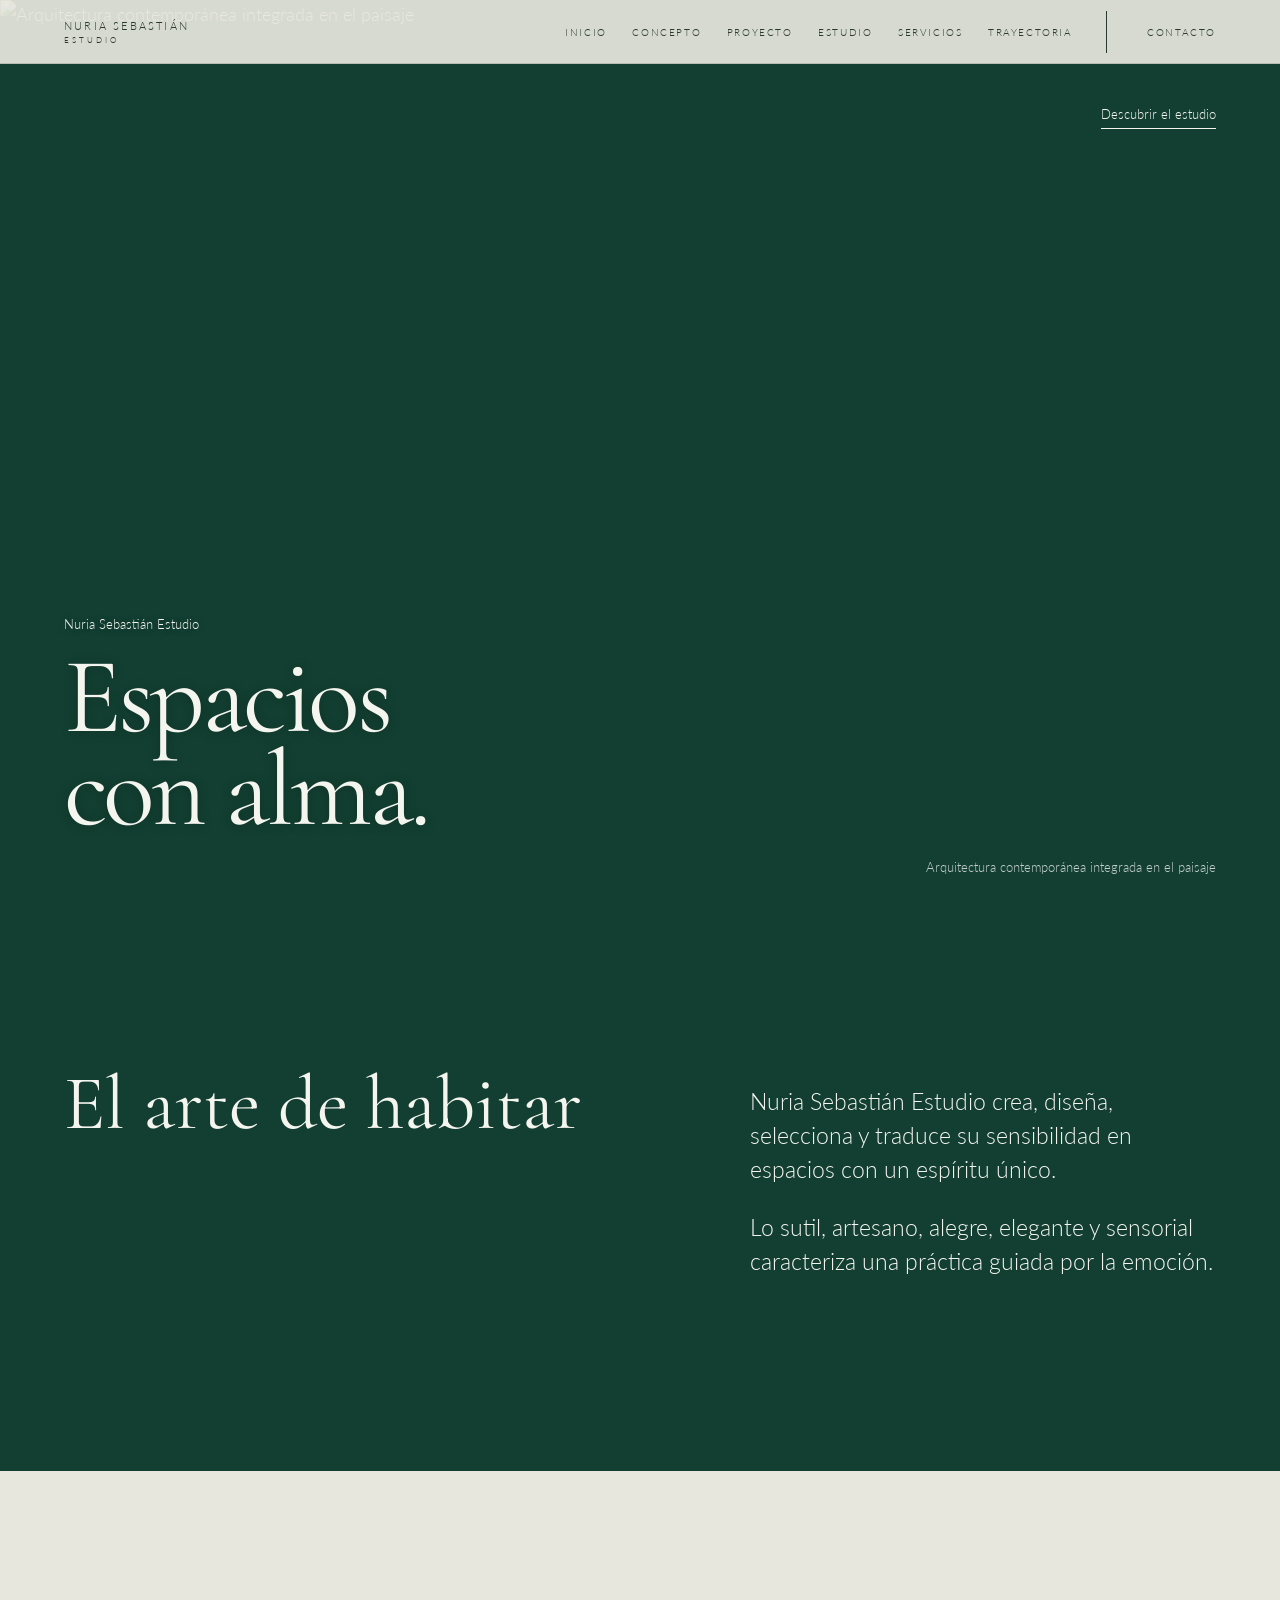
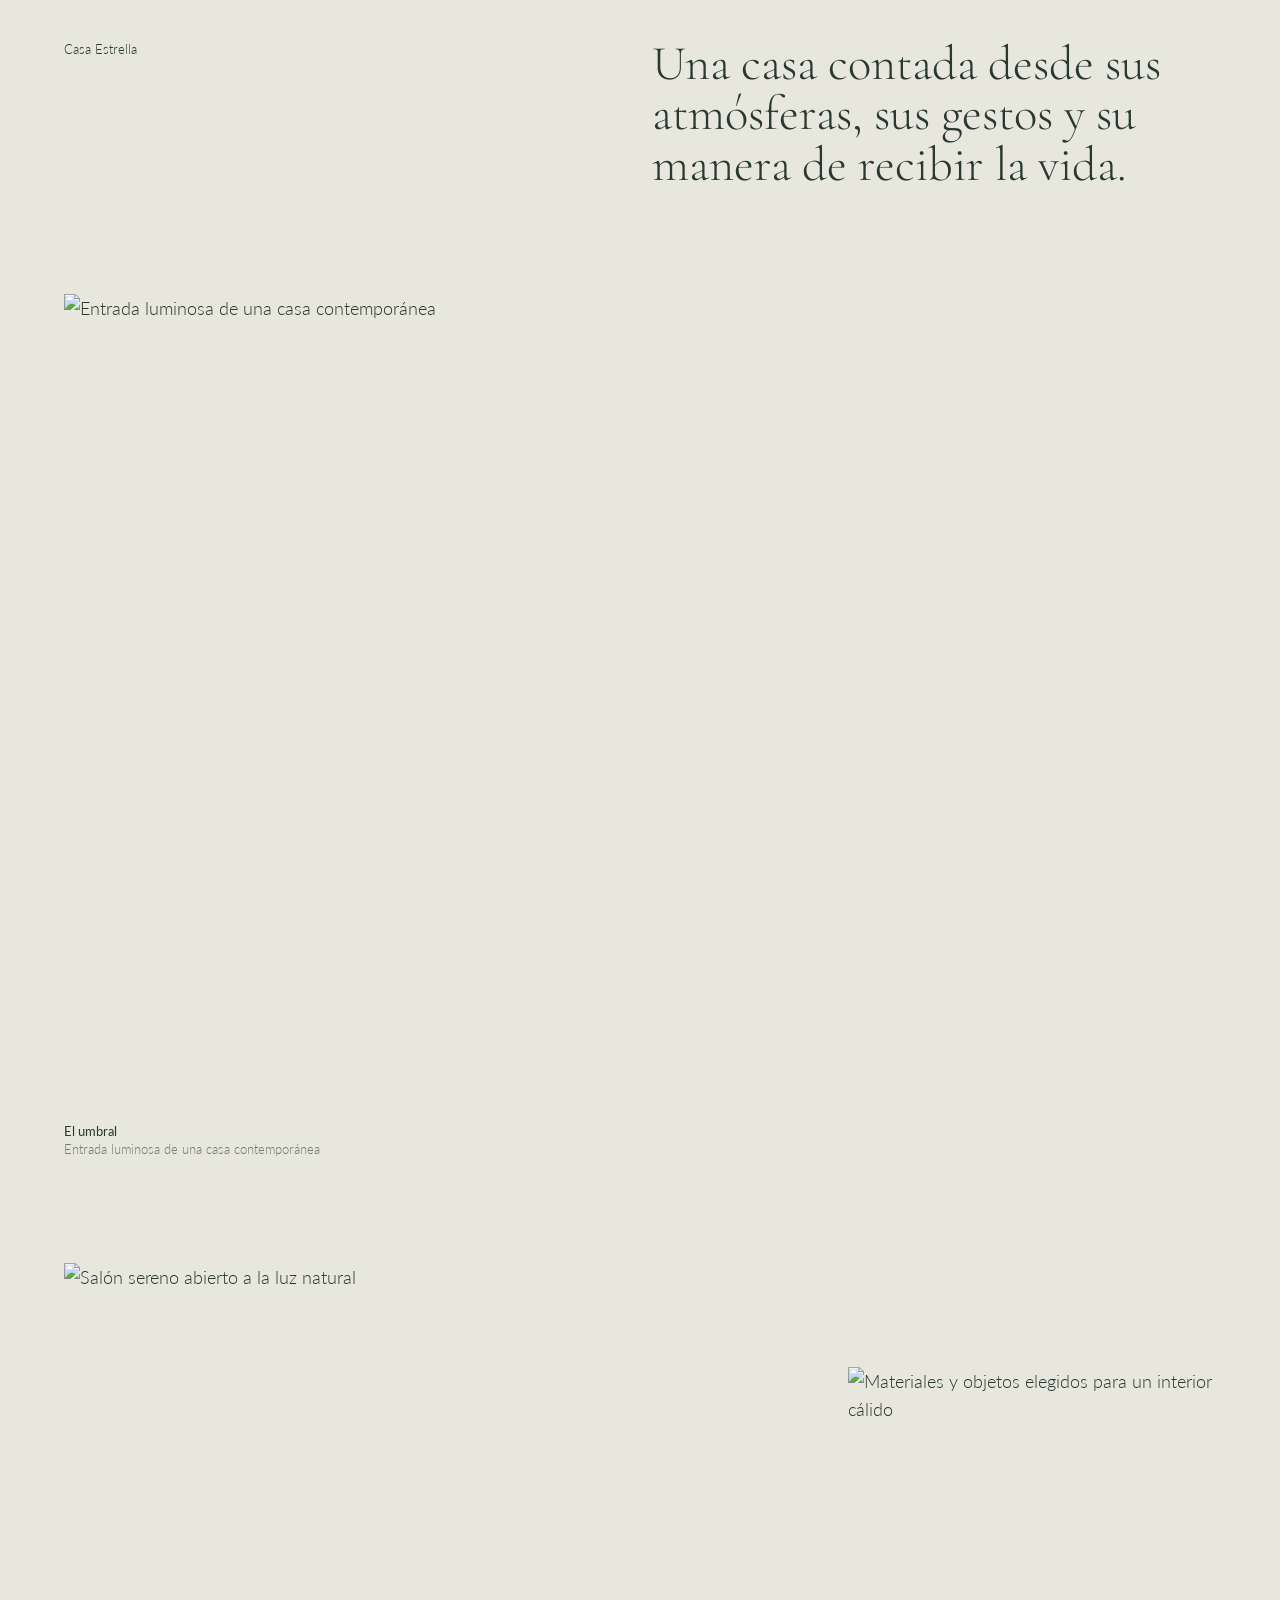
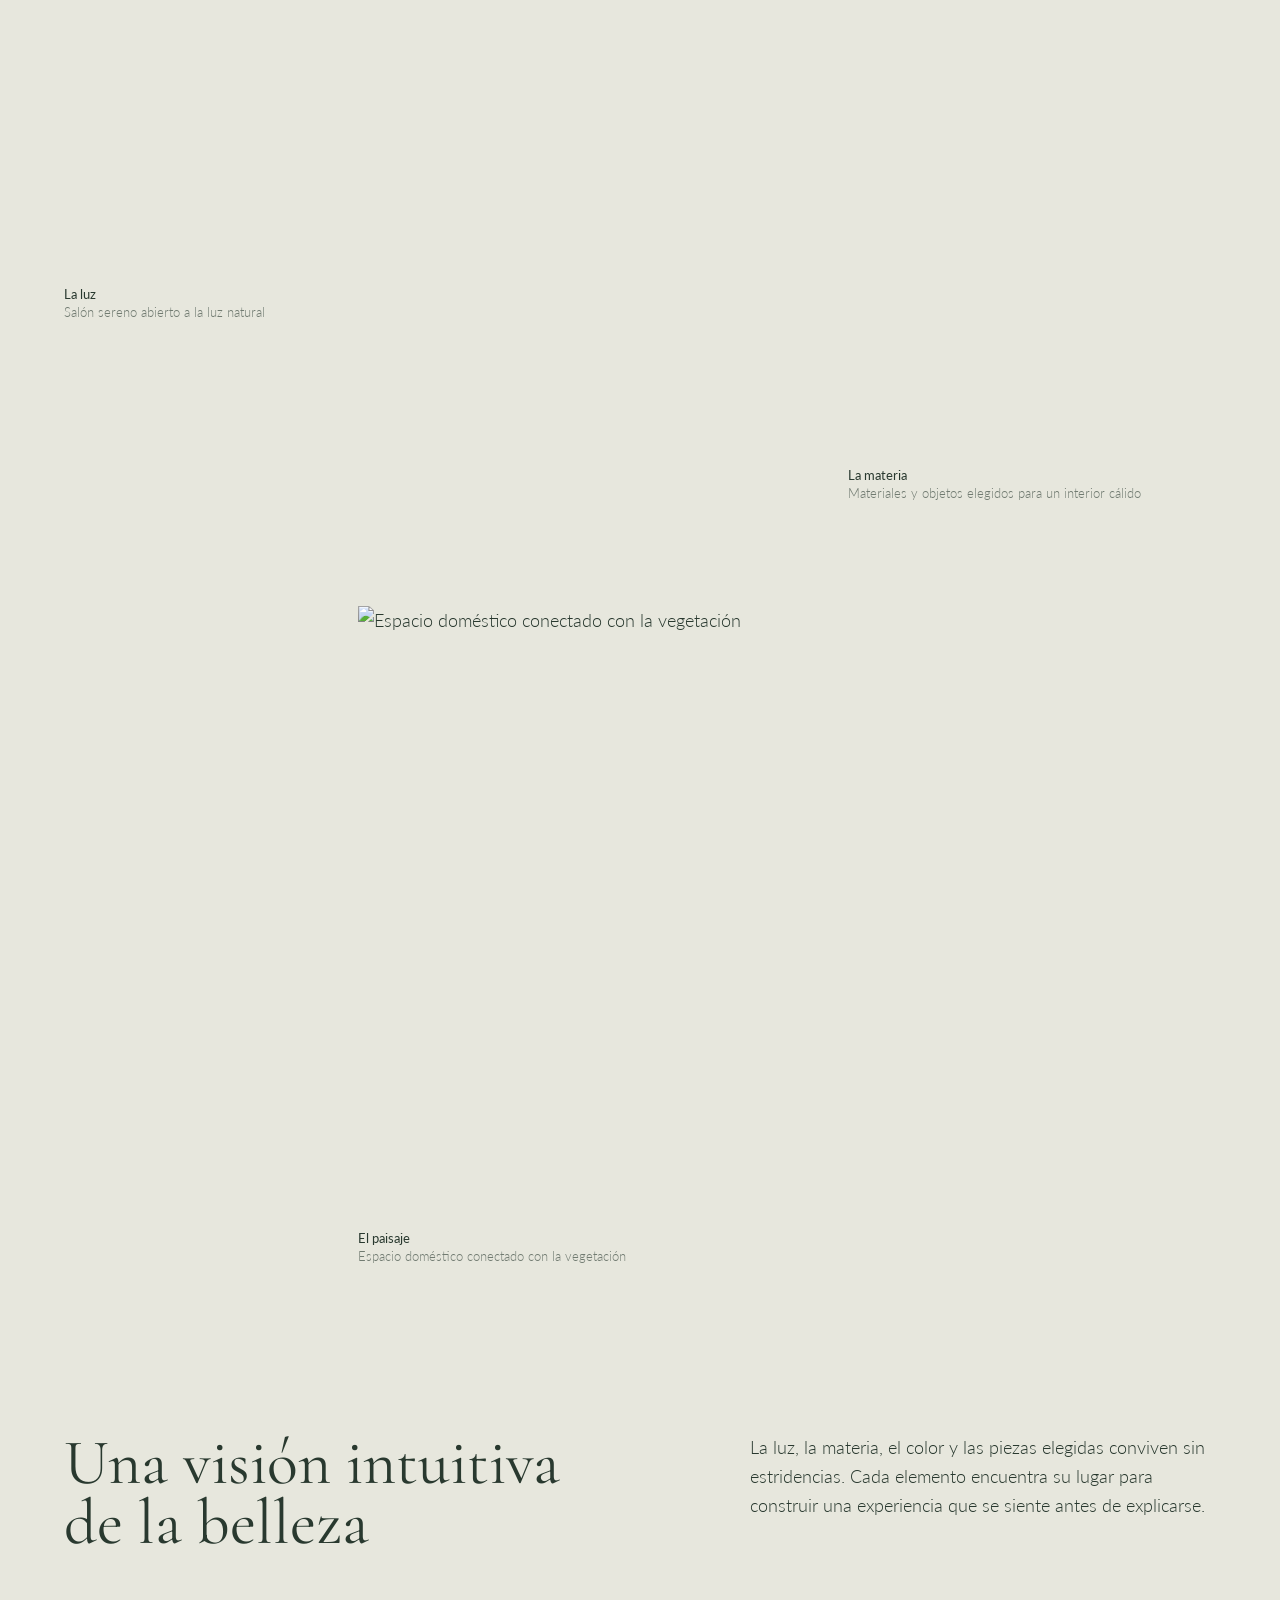
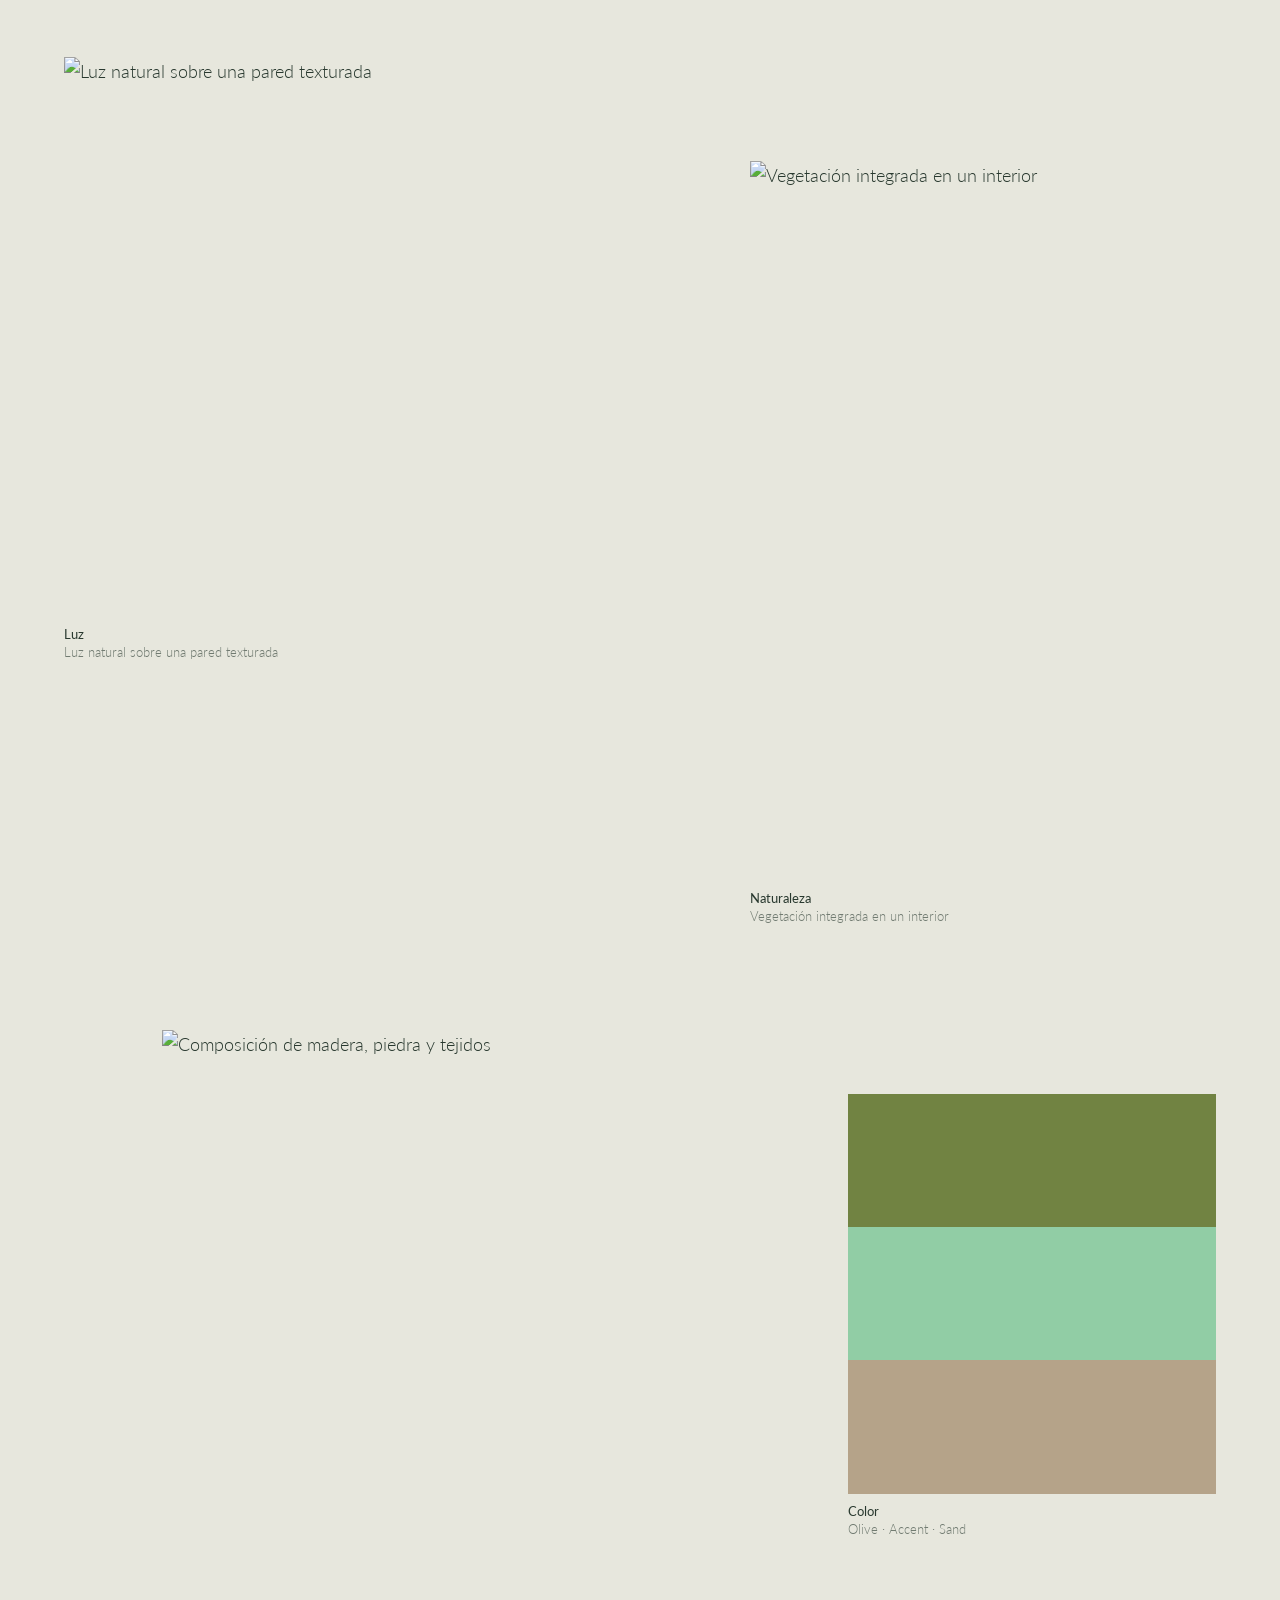
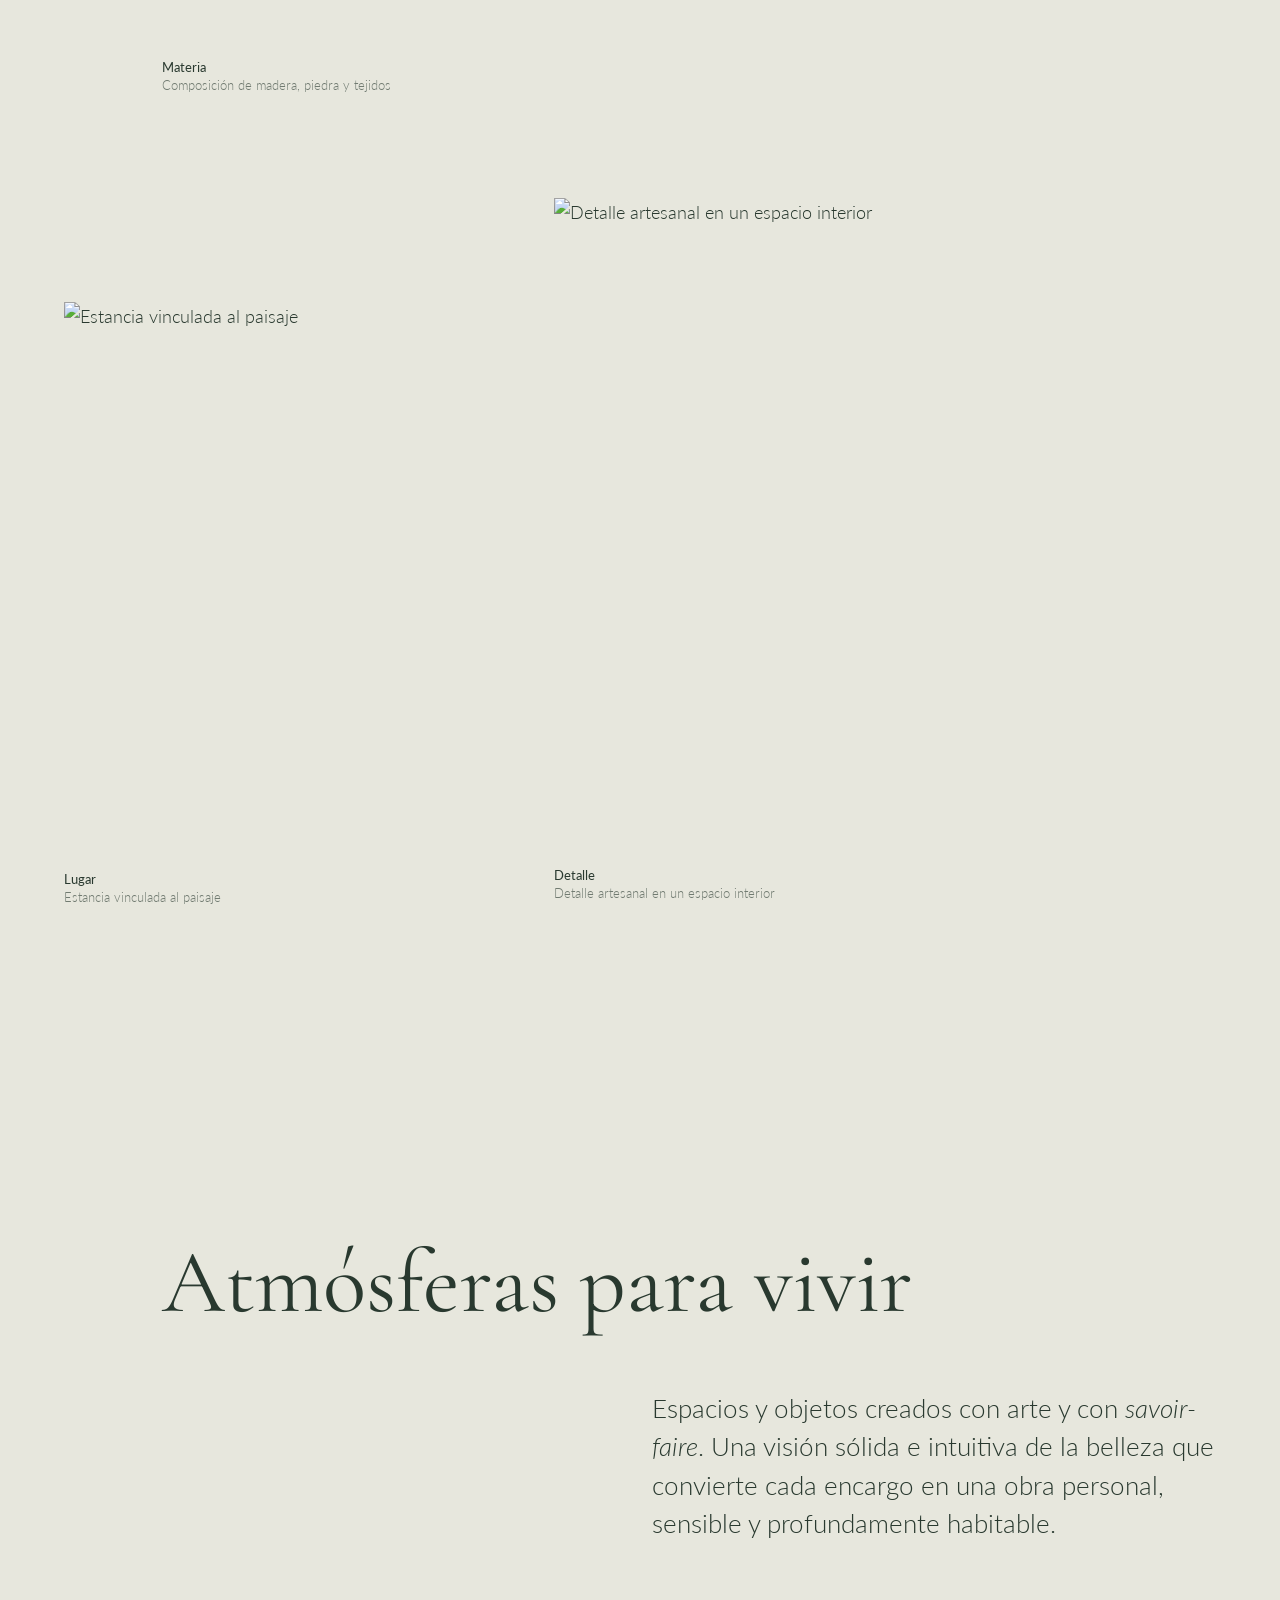
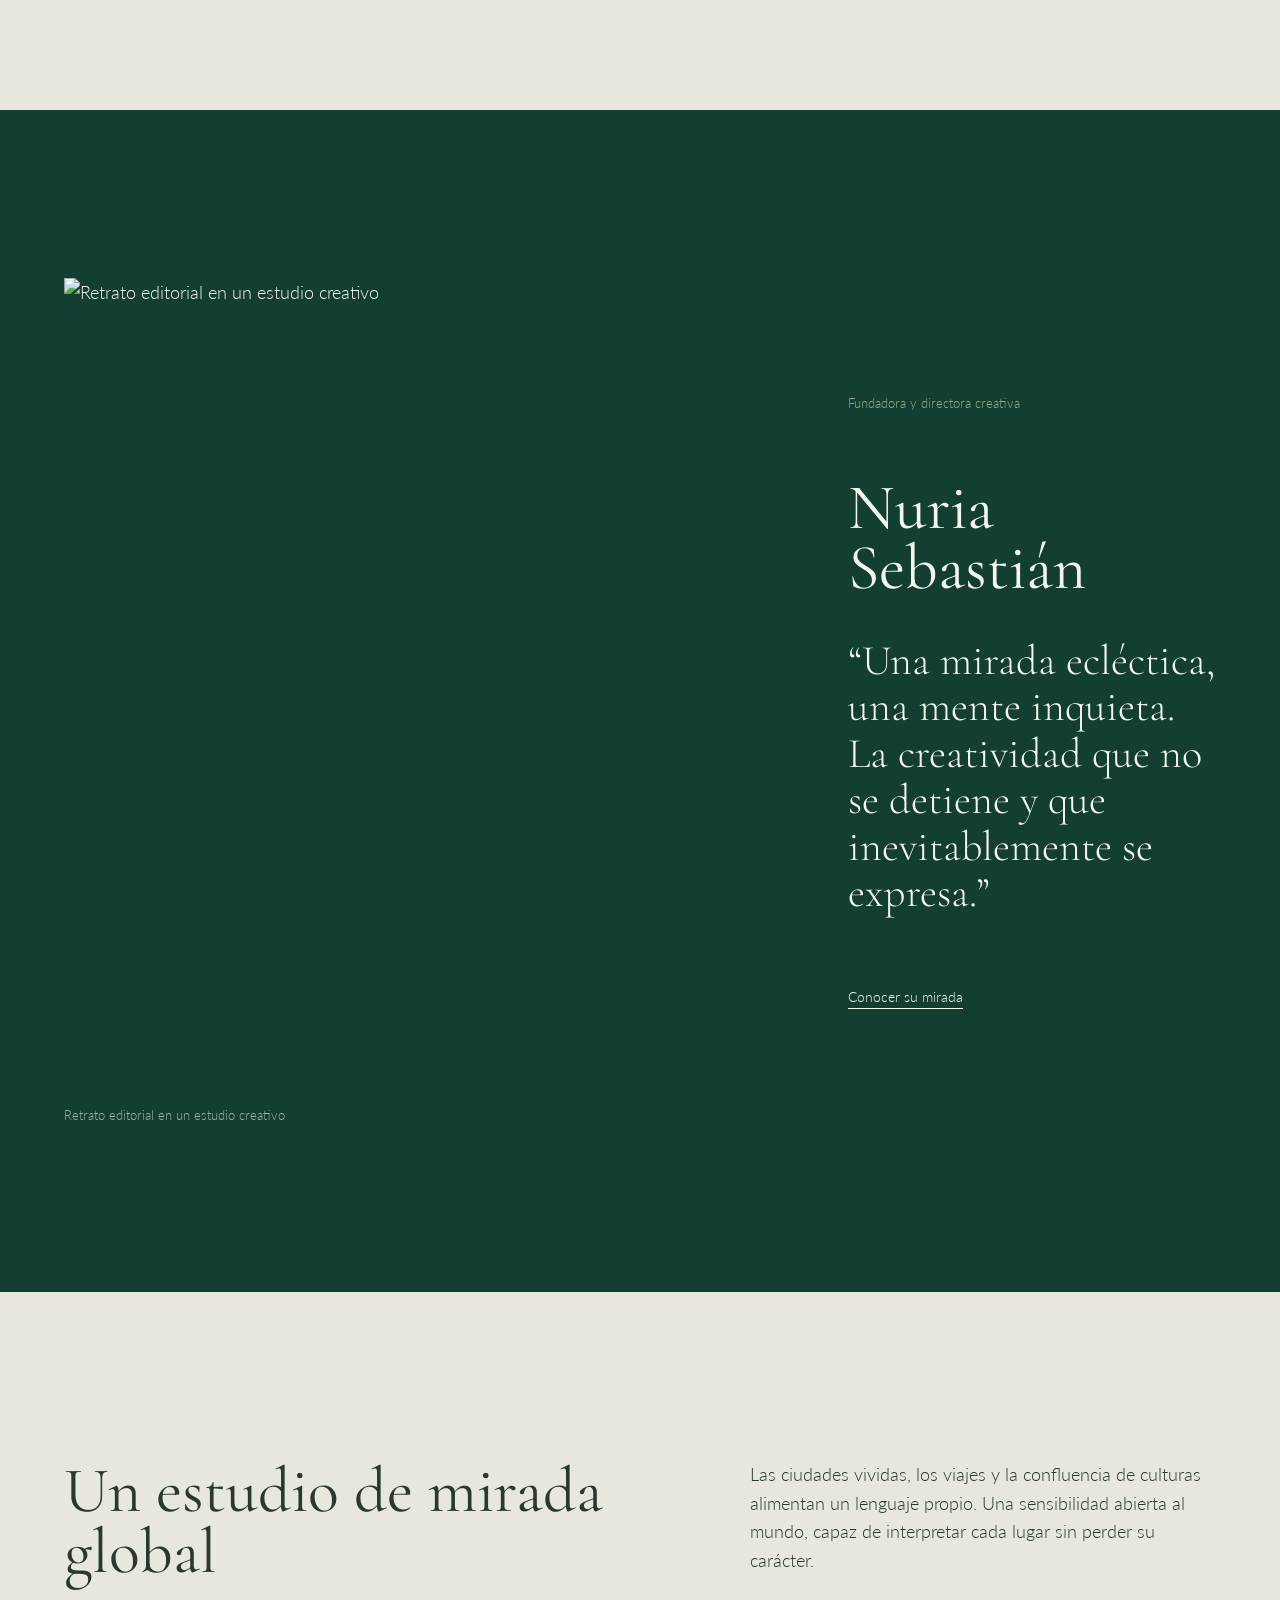
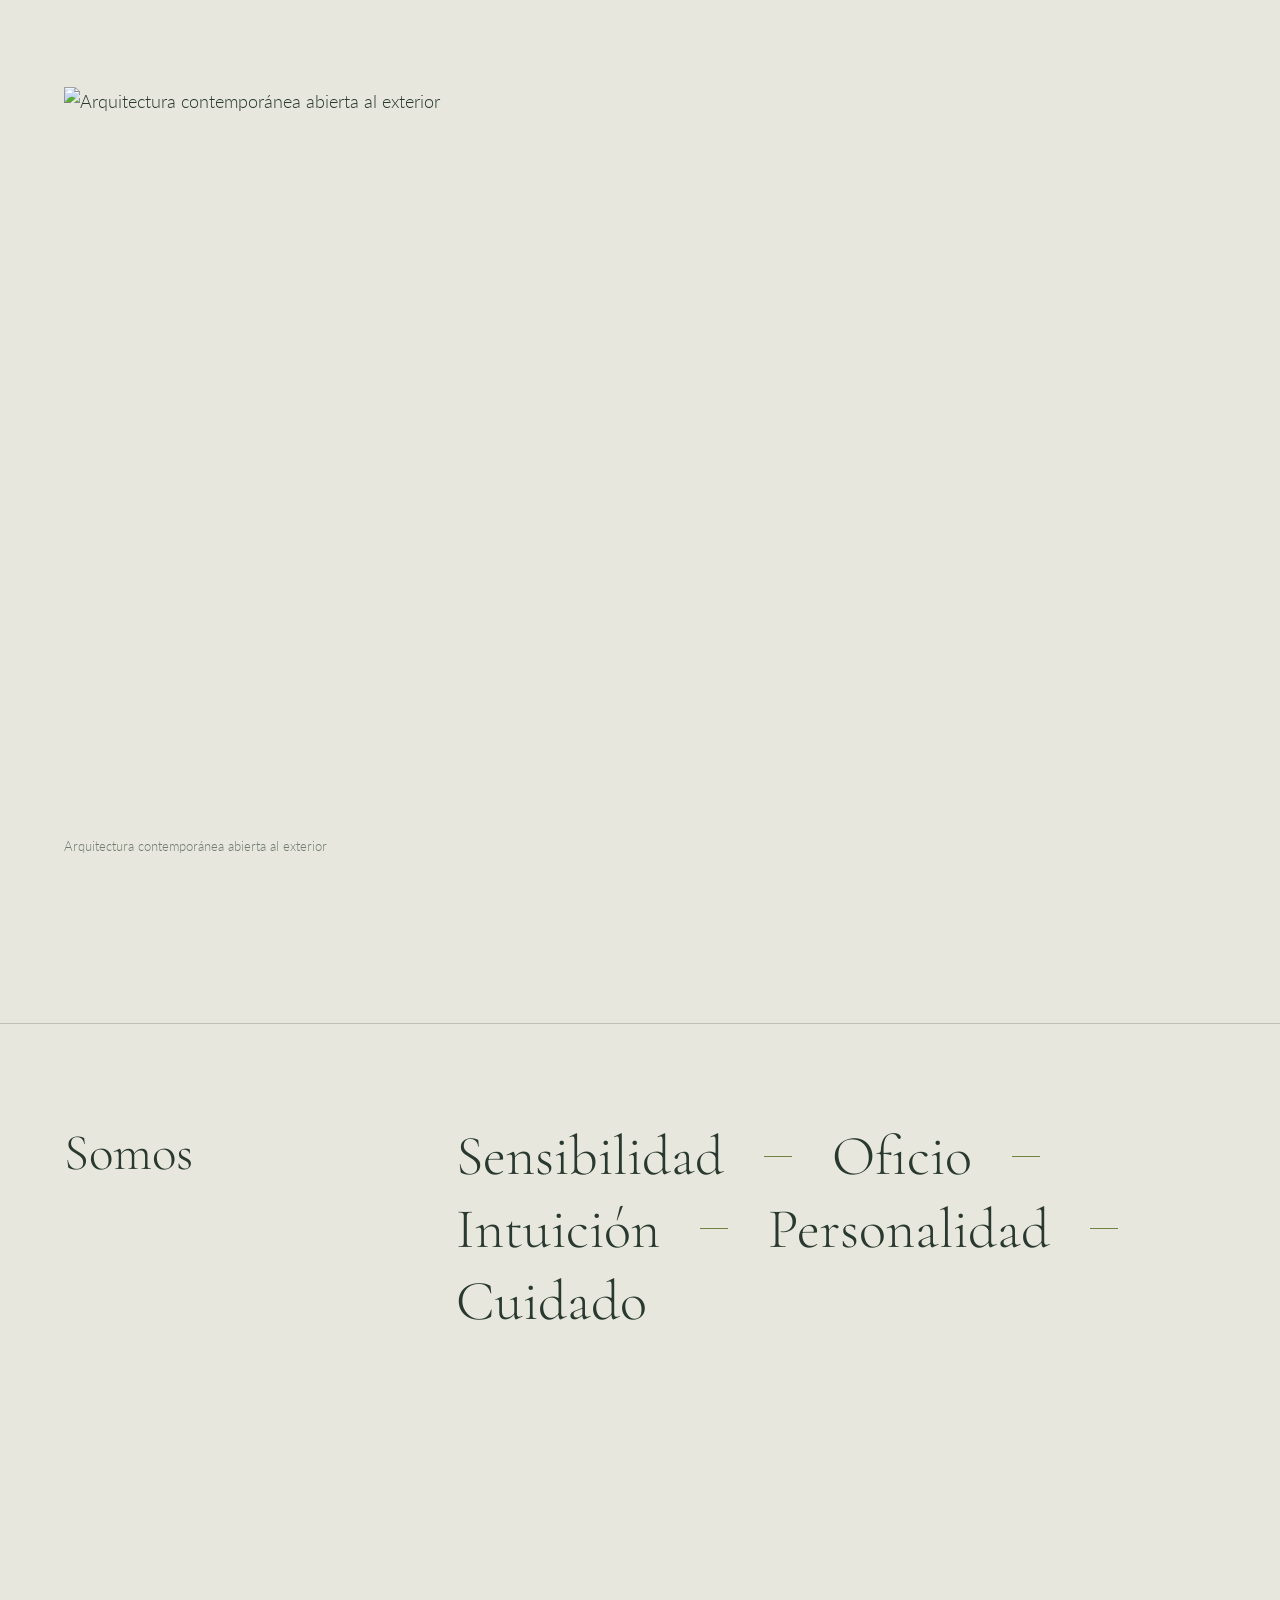
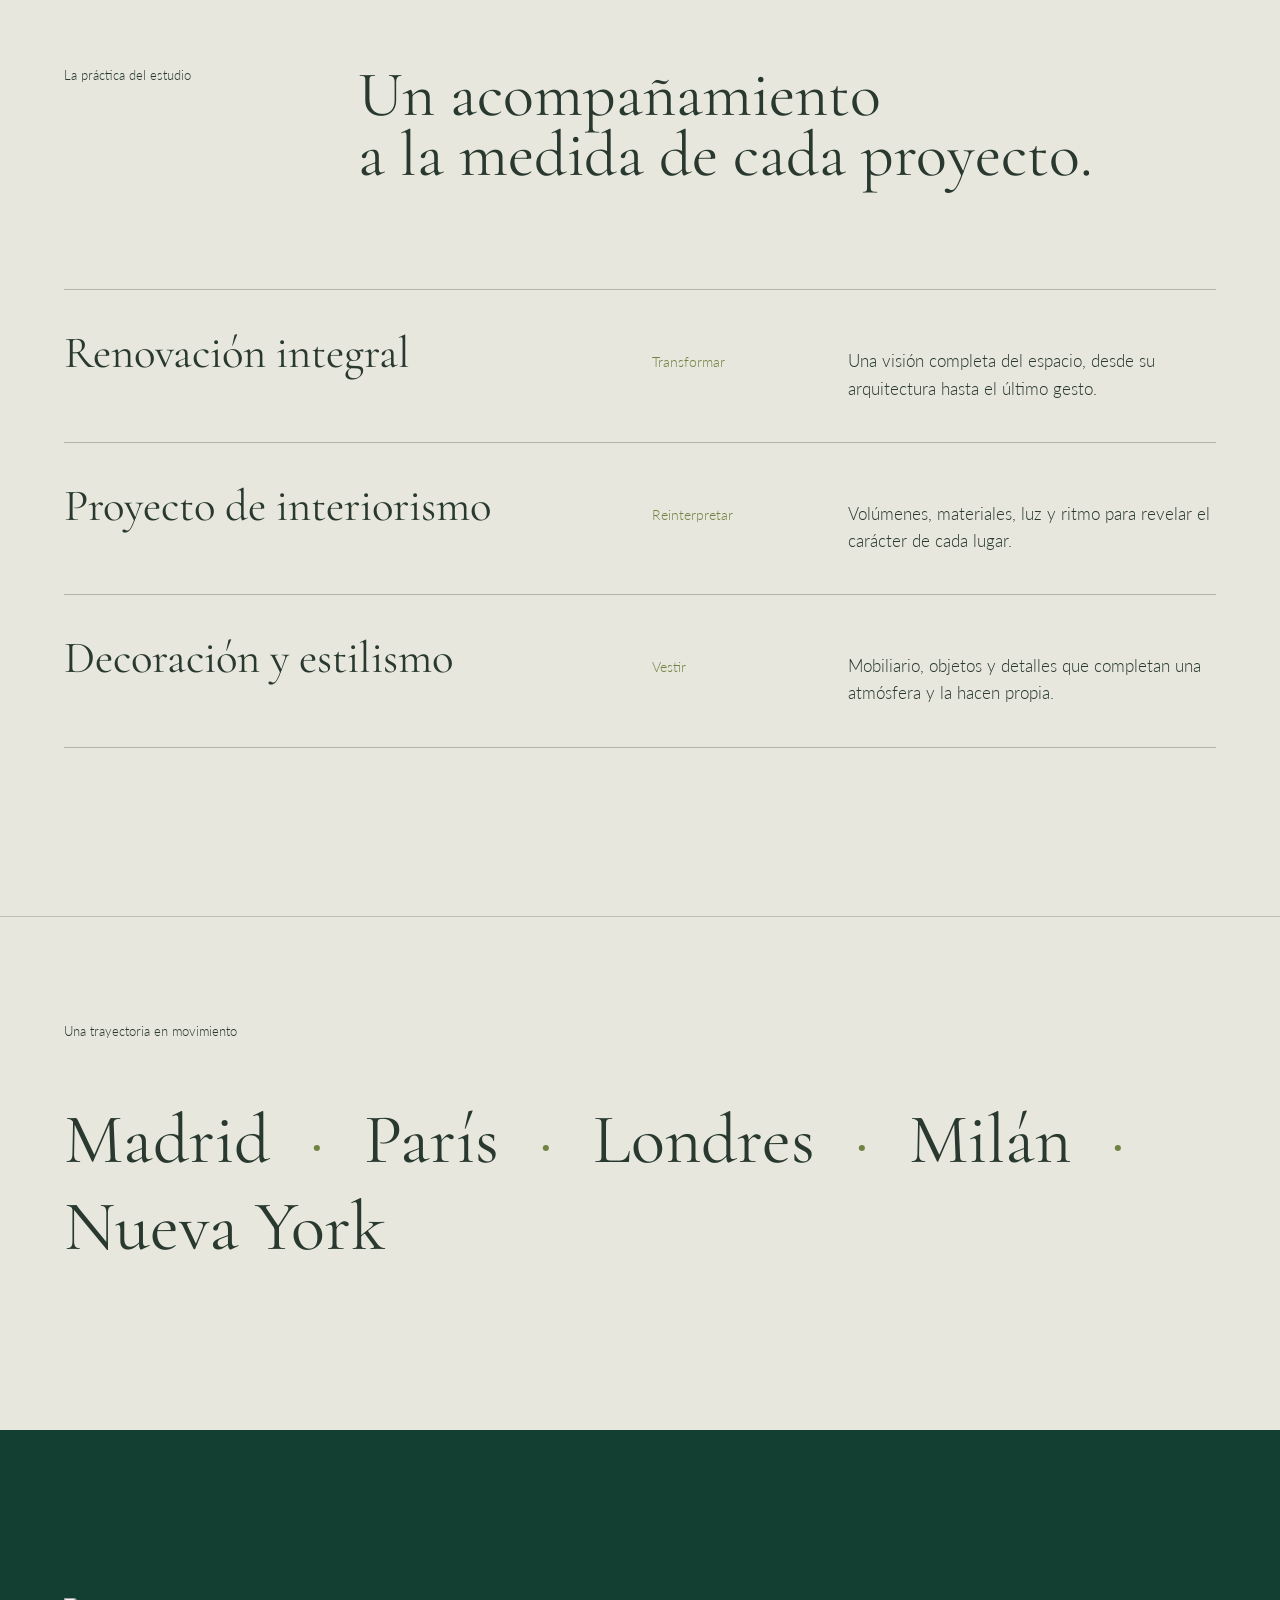
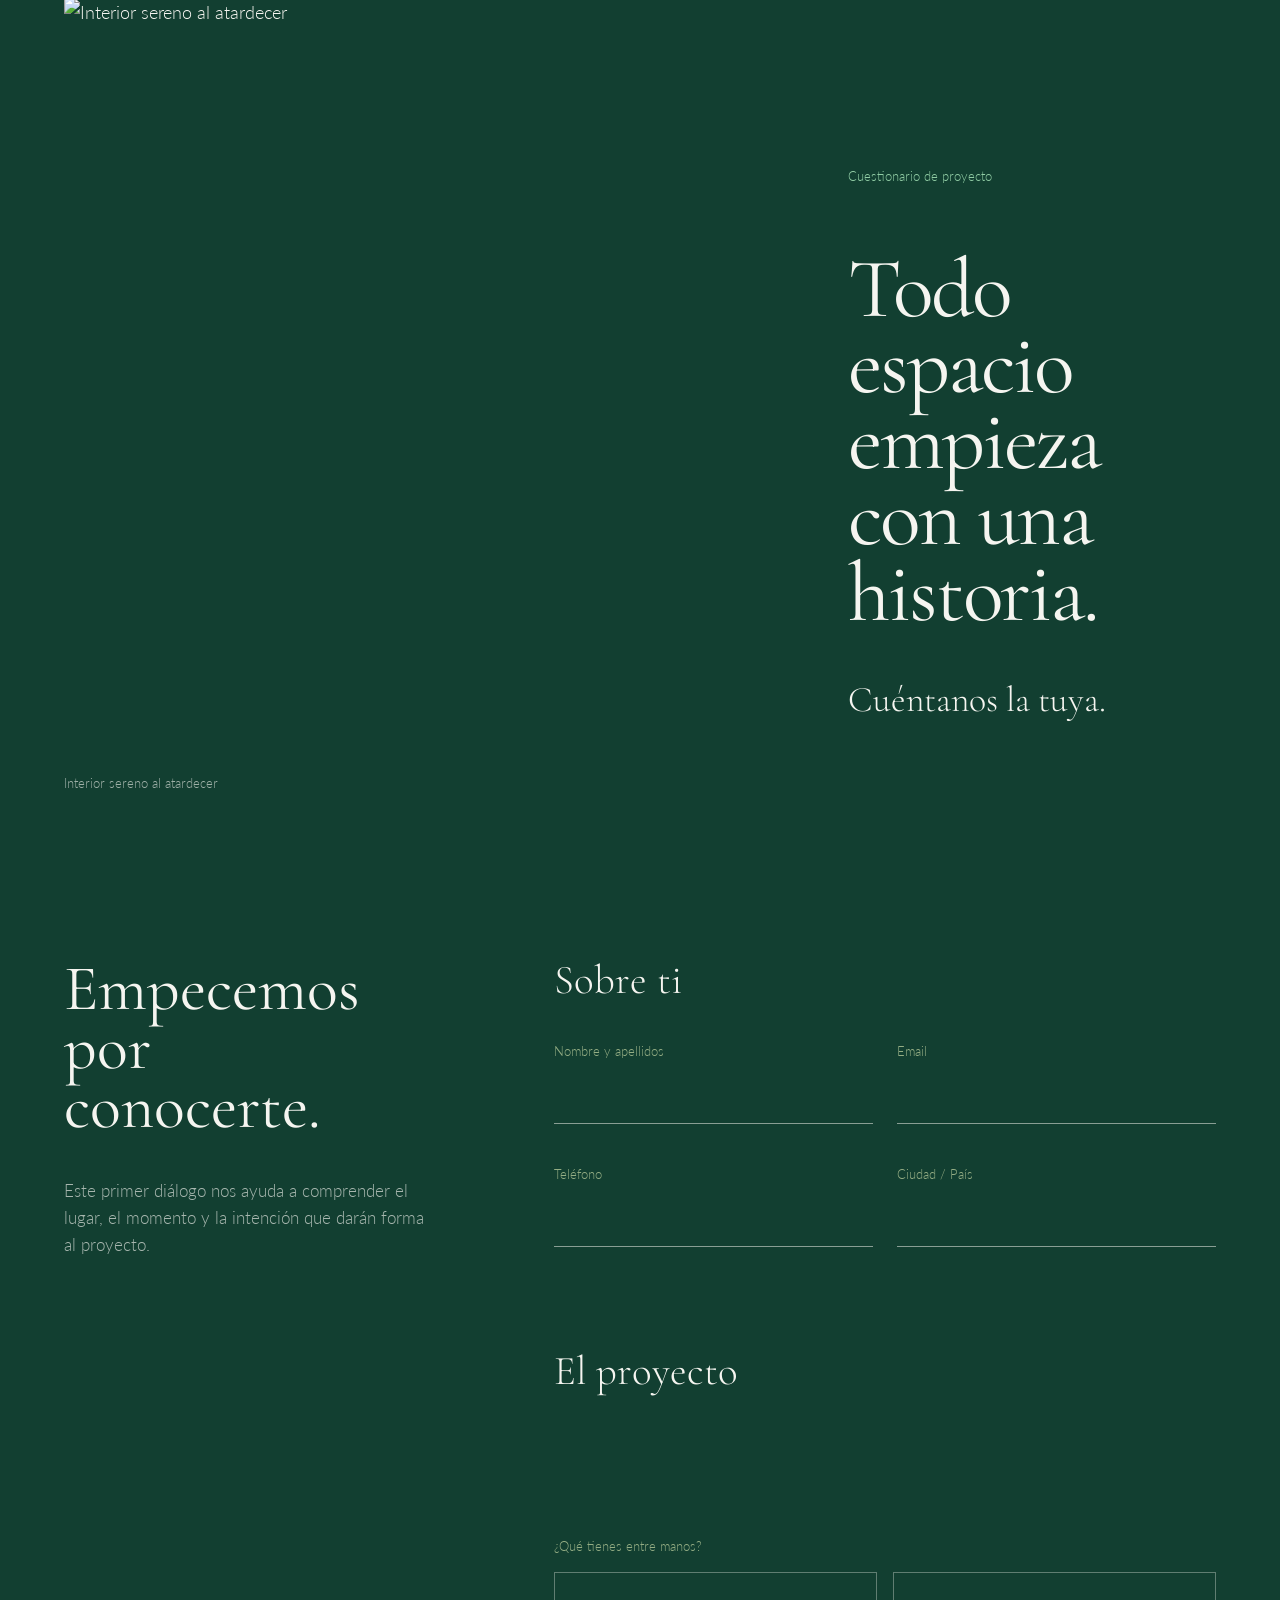
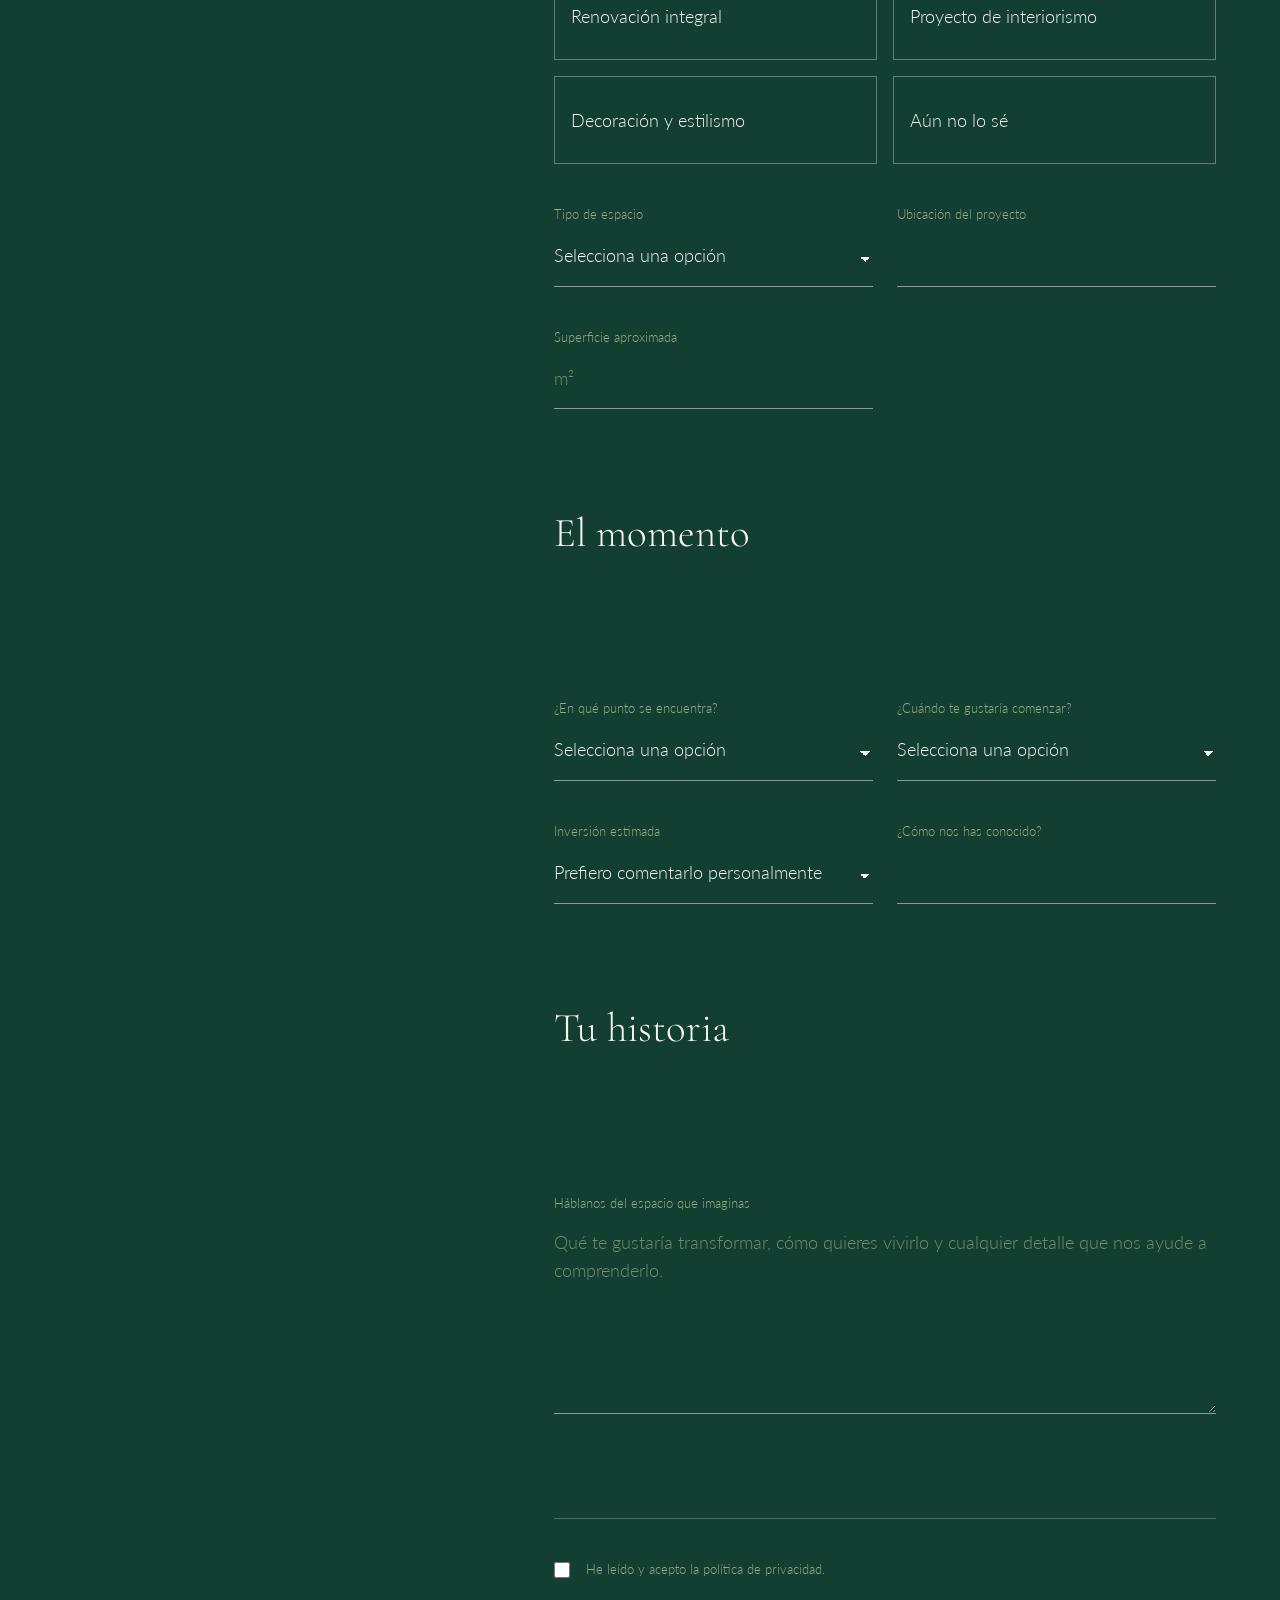
==== commit 9ee69bed: "Refinar maquetacion editorial de la web" ====
--- a/index.html
+++ b/index.html
@@ -10,317 +10,95 @@
   <link rel="preconnect" href="https://fonts.googleapis.com">
   <link rel="preconnect" href="https://fonts.gstatic.com" crossorigin>
   <link href="https://fonts.googleapis.com/css2?family=Cormorant+Garamond:wght@400&family=Lato:wght@300;400;700&display=swap" rel="stylesheet">
-  <link rel="stylesheet" href="styles.css?v=9">
+  <link rel="stylesheet" href="styles.css?v=10">
 </head>
 <body>
   <a class="skip-link" href="#contenido">Saltar al contenido</a>
-
-  <header class="site-header" data-header>
-    <a class="brand" href="#inicio" aria-label="Nuria Sebastián Estudio, inicio">
-      <span class="brand-mark" aria-hidden="true">NS</span>
-      <span class="brand-name"><span>NURIA SEBASTIÁN</span><small>ESTUDIO</small></span>
-    </a>
+  <header class="site-header">
+    <a class="brand" href="#inicio" aria-label="Nuria Sebastián Estudio, inicio"><span>NURIA SEBASTIÁN</span><small>ESTUDIO</small></a>
     <nav class="desktop-nav" aria-label="Navegación principal">
-      <a href="#inicio">Inicio</a>
-      <a href="#mirada">Concepto</a>
-      <a href="#servicios">Servicios</a>
-      <a href="#trayectoria">Trayectoria</a>
-      <a href="#casa-estrella">Proyecto</a>
-      <a href="#nuria">Estudio</a>
-      <a class="nav-contact" href="#contacto">Contacto</a>
+      <a href="#inicio">Inicio</a><a href="#mirada">Concepto</a><a href="#casa-estrella">Proyecto</a><a href="#nuria">Estudio</a><a href="#servicios">Servicios</a><a href="#trayectoria">Trayectoria</a><a class="nav-contact" href="#contacto">Contacto</a>
     </nav>
-    <button class="menu-toggle" type="button" aria-label="Abrir menú" aria-expanded="false" aria-controls="mobile-menu" data-menu-toggle>
-      <span></span><span></span><span></span>
-    </button>
+    <button class="menu-toggle" type="button" aria-label="Abrir menú" aria-expanded="false" aria-controls="mobile-menu" data-menu-toggle><span></span><span></span><span></span></button>
   </header>
-
   <div class="mobile-menu" id="mobile-menu" hidden data-mobile-menu>
-    <nav aria-label="Navegación móvil">
-      <a href="#inicio">Inicio</a>
-      <a href="#mirada">Concepto</a>
-      <a href="#servicios">Servicios</a>
-      <a href="#trayectoria">Trayectoria</a>
-      <a href="#casa-estrella">Proyecto</a>
-      <a href="#nuria">Estudio</a>
-      <a href="#contacto">Contacto</a>
-    </nav>
+    <nav aria-label="Navegación móvil"><a href="#inicio">Inicio</a><a href="#mirada">Concepto</a><a href="#casa-estrella">Proyecto</a><a href="#nuria">Estudio</a><a href="#servicios">Servicios</a><a href="#trayectoria">Trayectoria</a><a href="#contacto">Contacto</a></nav>
   </div>
 
   <main id="contenido">
-    <section class="hero photo" id="inicio" aria-labelledby="hero-title">
+    <section class="hero" id="inicio" aria-labelledby="hero-title">
       <img src="https://images.unsplash.com/photo-1600585154340-be6161a56a0c?auto=format&fit=crop&w=2400&q=88" alt="Arquitectura contemporánea integrada en el paisaje">
-      <div class="photo-shade"></div>
-      <div class="hero-copy reveal">
-        <p>Nuria Sebastián Estudio</p>
-        <h1 id="hero-title">Espacios<br>con alma.</h1>
-      </div>
-      <a class="scroll-cue" href="#mirada" aria-label="Descubrir el estudio"><span></span></a>
+      <div class="hero-copy"><p>Nuria Sebastián Estudio</p><h1 id="hero-title">Espacios<br>con alma.</h1></div>
+      <p class="hero-caption">Arquitectura contemporánea integrada en el paisaje</p>
+      <a class="scroll-link" href="#mirada">Descubrir el estudio</a>
     </section>
 
     <section class="opening dark-section" id="mirada" aria-labelledby="opening-title">
-      <h2 id="opening-title" class="outline-title reveal">El arte de habitar</h2>
-      <div class="opening-copy reveal">
-        <p>Nuria Sebastián Estudio crea, diseña, selecciona y traduce su sensibilidad en espacios con un espíritu único.</p>
-        <p>Lo sutil, artesano, alegre, elegante y sensorial caracteriza una práctica guiada por la emoción.</p>
-      </div>
-      <span class="orbit" aria-hidden="true"></span>
+      <div class="section-grid"><h2 id="opening-title">El arte de habitar</h2><div class="opening-copy"><p>Nuria Sebastián Estudio crea, diseña, selecciona y traduce su sensibilidad en espacios con un espíritu único.</p><p>Lo sutil, artesano, alegre, elegante y sensorial caracteriza una práctica guiada por la emoción.</p></div></div>
     </section>
 
     <section class="house-story light-section" id="casa-estrella" aria-labelledby="house-title">
-      <div class="story-viewport" data-slider>
-        <div class="story-track" data-slider-track>
-          <article class="story-slide photo">
-            <img src="https://images.unsplash.com/photo-1600607687939-ce8a6c25118c?auto=format&fit=crop&w=2200&q=88" alt="Entrada luminosa de una casa contemporánea">
-            <div class="photo-shade"></div>
-            <div class="slide-title"><h3>EL UMBRAL</h3><p>Casa Estrella</p></div>
-          </article>
-          <article class="story-slide photo">
-            <img src="https://images.unsplash.com/photo-1600210492486-724fe5c67fb0?auto=format&fit=crop&w=2200&q=88" alt="Salón sereno abierto a la luz natural">
-            <div class="photo-shade"></div>
-            <div class="slide-title"><h3>LA LUZ</h3><p>Casa Estrella</p></div>
-          </article>
-          <article class="story-slide photo">
-            <img src="https://images.unsplash.com/photo-1618221195710-dd6b41faaea6?auto=format&fit=crop&w=2200&q=88" alt="Materiales y objetos elegidos para un interior cálido">
-            <div class="photo-shade"></div>
-            <div class="slide-title"><h3>LA MATERIA</h3><p>Casa Estrella</p></div>
-          </article>
-          <article class="story-slide photo">
-            <img src="https://images.unsplash.com/photo-1600566753086-00f18fb6b3ea?auto=format&fit=crop&w=2200&q=88" alt="Espacio doméstico conectado con la vegetación">
-            <div class="photo-shade"></div>
-            <div class="slide-title"><h3>EL PAISAJE</h3><p>Casa Estrella</p></div>
-          </article>
-        </div>
-        <button class="slider-arrow slider-prev" type="button" aria-label="Imagen anterior" data-slider-prev>←</button>
-        <button class="slider-arrow slider-next" type="button" aria-label="Imagen siguiente" data-slider-next>→</button>
-      </div>
-      <div class="story-footer reveal">
-        <p class="eyebrow" id="house-title">Casa Estrella</p>
-        <p>Una casa contada desde sus atmósferas, sus gestos y su manera de recibir la vida.</p>
-        <div class="story-count" aria-live="polite"><span data-slide-current>01</span><i></i><span>04</span></div>
+      <header class="house-intro section-grid"><p class="project-credit" id="house-title">Casa Estrella</p><p>Una casa contada desde sus atmósferas, sus gestos y su manera de recibir la vida.</p></header>
+      <div class="story-grid">
+        <figure class="story-figure story-figure--hero"><img src="https://images.unsplash.com/photo-1600607687939-ce8a6c25118c?auto=format&fit=crop&w=2200&q=88" alt="Entrada luminosa de una casa contemporánea" loading="lazy"><figcaption><span>El umbral</span> Entrada luminosa de una casa contemporánea</figcaption></figure>
+        <figure class="story-figure story-figure--wide"><img src="https://images.unsplash.com/photo-1600210492486-724fe5c67fb0?auto=format&fit=crop&w=2200&q=88" alt="Salón sereno abierto a la luz natural" loading="lazy"><figcaption><span>La luz</span> Salón sereno abierto a la luz natural</figcaption></figure>
+        <figure class="story-figure story-figure--tall"><img src="https://images.unsplash.com/photo-1618221195710-dd6b41faaea6?auto=format&fit=crop&w=2200&q=88" alt="Materiales y objetos elegidos para un interior cálido" loading="lazy"><figcaption><span>La materia</span> Materiales y objetos elegidos para un interior cálido</figcaption></figure>
+        <figure class="story-figure story-figure--landscape"><img src="https://images.unsplash.com/photo-1600566753086-00f18fb6b3ea?auto=format&fit=crop&w=2200&q=88" alt="Espacio doméstico conectado con la vegetación" loading="lazy"><figcaption><span>El paisaje</span> Espacio doméstico conectado con la vegetación</figcaption></figure>
       </div>
     </section>
 
-    <section class="language dark-section" aria-labelledby="language-title">
-      <div class="center-copy reveal">
-        <h2 id="language-title">Una visión intuitiva<br>de la belleza</h2>
-        <p>La luz, la materia, el color y las piezas elegidas conviven sin estridencias. Cada elemento encuentra su lugar para construir una experiencia que se siente antes de explicarse.</p>
-      </div>
-      <div class="language-strip">
-        <article class="language-card photo"><img src="https://images.unsplash.com/photo-1600607687920-4e2a09cf159d?auto=format&fit=crop&w=1000&q=82" alt="Luz natural sobre una pared texturada"><span>Luz</span></article>
-        <article class="language-card photo"><img src="https://images.unsplash.com/photo-1600566753190-17f0baa2a6c3?auto=format&fit=crop&w=1000&q=82" alt="Vegetación integrada en un interior"><span>Naturaleza</span></article>
-        <article class="language-card photo"><img src="https://images.unsplash.com/photo-1600210491892-03d54c0aaf87?auto=format&fit=crop&w=1000&q=82" alt="Composición de madera, piedra y tejidos"><span>Materia</span></article>
-        <article class="language-card color-card" aria-label="Color"><span>Color</span></article>
-        <article class="language-card photo"><img src="https://images.unsplash.com/photo-1600573472592-401b489a3cdc?auto=format&fit=crop&w=1000&q=82" alt="Estancia vinculada al paisaje"><span>Lugar</span></article>
-        <article class="language-card photo"><img src="https://images.unsplash.com/photo-1615874694520-474822394e73?auto=format&fit=crop&w=1000&q=82" alt="Detalle artesanal en un espacio interior"><span>Detalle</span></article>
+    <section class="language light-section" aria-labelledby="language-title">
+      <div class="language-intro section-grid"><h2 id="language-title">Una visión intuitiva<br>de la belleza</h2><p>La luz, la materia, el color y las piezas elegidas conviven sin estridencias. Cada elemento encuentra su lugar para construir una experiencia que se siente antes de explicarse.</p></div>
+      <div class="language-mosaic">
+        <figure class="language-item language-item--light"><img src="https://images.unsplash.com/photo-1600607687920-4e2a09cf159d?auto=format&fit=crop&w=1000&q=82" alt="Luz natural sobre una pared texturada" loading="lazy"><figcaption><span>Luz</span> Luz natural sobre una pared texturada</figcaption></figure>
+        <figure class="language-item language-item--nature"><img src="https://images.unsplash.com/photo-1600566753190-17f0baa2a6c3?auto=format&fit=crop&w=1000&q=82" alt="Vegetación integrada en un interior" loading="lazy"><figcaption><span>Naturaleza</span> Vegetación integrada en un interior</figcaption></figure>
+        <figure class="language-item language-item--matter"><img src="https://images.unsplash.com/photo-1600210491892-03d54c0aaf87?auto=format&fit=crop&w=1000&q=82" alt="Composición de madera, piedra y tejidos" loading="lazy"><figcaption><span>Materia</span> Composición de madera, piedra y tejidos</figcaption></figure>
+        <figure class="language-item language-item--color" aria-label="Color"><div class="color-study"><i></i><i></i><i></i></div><figcaption><span>Color</span> Olive · Accent · Sand</figcaption></figure>
+        <figure class="language-item language-item--place"><img src="https://images.unsplash.com/photo-1600573472592-401b489a3cdc?auto=format&fit=crop&w=1000&q=82" alt="Estancia vinculada al paisaje" loading="lazy"><figcaption><span>Lugar</span> Estancia vinculada al paisaje</figcaption></figure>
+        <figure class="language-item language-item--detail"><img src="https://images.unsplash.com/photo-1615874694520-474822394e73?auto=format&fit=crop&w=1000&q=82" alt="Detalle artesanal en un espacio interior" loading="lazy"><figcaption><span>Detalle</span> Detalle artesanal en un espacio interior</figcaption></figure>
       </div>
     </section>
 
-    <section class="studio-intro light-section" aria-labelledby="studio-title">
-      <p class="eyebrow reveal">Nuria Sebastián Estudio</p>
-      <h2 id="studio-title" class="reveal">Atmósferas para vivir</h2>
-      <p class="reveal">Espacios y objetos creados con arte y con <em>savoir-faire</em>. Una visión sólida e intuitiva de la belleza que convierte cada encargo en una obra personal, sensible y profundamente habitable.</p>
+    <section class="studio-intro light-section" aria-labelledby="studio-title"><h2 id="studio-title">Atmósferas para vivir</h2><p>Espacios y objetos creados con arte y con <em>savoir-faire</em>. Una visión sólida e intuitiva de la belleza que convierte cada encargo en una obra personal, sensible y profundamente habitable.</p></section>
+
+    <section class="profile dark-section" id="nuria" aria-labelledby="nuria-title">
+      <figure class="profile-photo"><img src="https://images.unsplash.com/photo-1598301257982-0cf014dabbcd?auto=format&fit=crop&w=1500&q=86" alt="Retrato editorial en un estudio creativo" loading="lazy"><figcaption>Retrato editorial en un estudio creativo</figcaption></figure>
+      <div class="profile-copy"><p class="profile-credit">Fundadora y directora creativa</p><h2 id="nuria-title">Nuria Sebastián</h2><blockquote>“Una mirada ecléctica, una mente inquieta. La creatividad que no se detiene y que inevitablemente se expresa.”</blockquote><a class="text-link" href="#contacto">Conocer su mirada</a></div>
     </section>
 
-    <section class="profile dark-section" id="nuria" aria-labelledby="nuria-title">
-      <div class="profile-photo photo">
-        <img src="https://images.unsplash.com/photo-1598301257982-0cf014dabbcd?auto=format&fit=crop&w=1500&q=86" alt="Retrato editorial en un estudio creativo">
-      </div>
-      <div class="profile-copy reveal">
-        <p class="eyebrow">Fundadora y directora creativa</p>
-        <h2 id="nuria-title">Nuria<br>Sebastián</h2>
-        <blockquote>“Una mirada ecléctica, una mente inquieta. La creatividad que no se detiene y que inevitablemente se expresa.”</blockquote>
-        <a class="text-link" href="#contacto">Conocer su mirada <span>↗</span></a>
+    <section class="global light-section" aria-labelledby="global-title">
+      <div class="global-copy section-grid"><h2 id="global-title">Un estudio de mirada global</h2><p>Las ciudades vividas, los viajes y la confluencia de culturas alimentan un lenguaje propio. Una sensibilidad abierta al mundo, capaz de interpretar cada lugar sin perder su carácter.</p></div>
+      <figure class="global-photo"><img src="https://images.unsplash.com/photo-1600607688969-a5bfcd646154?auto=format&fit=crop&w=2400&q=88" alt="Arquitectura contemporánea abierta al exterior" loading="lazy"><figcaption>Arquitectura contemporánea abierta al exterior</figcaption></figure>
+    </section>
+
+    <section class="values light-section" aria-label="Valores del estudio"><p>Somos</p><ul><li>Sensibilidad</li><li>Oficio</li><li>Intuición</li><li>Personalidad</li><li>Cuidado</li></ul><p class="visually-hidden">Sensibilidad, oficio, intuición, personalidad y cuidado.</p></section>
+
+    <section class="services light-section" id="servicios" aria-labelledby="services-title">
+      <header class="services-heading section-grid"><p class="margin-credit">La práctica del estudio</p><h2 id="services-title">Un acompañamiento<br>a la medida de cada proyecto.</h2></header>
+      <div class="service-list">
+        <article class="service"><h3>Renovación integral</h3><p class="service-verb">Transformar</p><p class="service-description">Una visión completa del espacio, desde su arquitectura hasta el último gesto.</p></article>
+        <article class="service"><h3>Proyecto de interiorismo</h3><p class="service-verb">Reinterpretar</p><p class="service-description">Volúmenes, materiales, luz y ritmo para revelar el carácter de cada lugar.</p></article>
+        <article class="service"><h3>Decoración y estilismo</h3><p class="service-verb">Vestir</p><p class="service-description">Mobiliario, objetos y detalles que completan una atmósfera y la hacen propia.</p></article>
       </div>
     </section>
 
-    <section class="global light-section" aria-labelledby="global-title">
-      <div class="global-copy reveal">
-        <h2 id="global-title">Un estudio de mirada global</h2>
-        <p>Las ciudades vividas, los viajes y la confluencia de culturas alimentan un lenguaje propio. Una sensibilidad abierta al mundo, capaz de interpretar cada lugar sin perder su carácter.</p>
-      </div>
-      <div class="global-photo photo"><img src="https://images.unsplash.com/photo-1600607688969-a5bfcd646154?auto=format&fit=crop&w=2400&q=88" alt="Arquitectura contemporánea abierta al exterior"></div>
-    </section>
+    <section class="cities light-section" id="trayectoria" aria-labelledby="cities-title"><p class="margin-credit">Una trayectoria en movimiento</p><h2 id="cities-title"><span>Madrid</span><span>París</span><span>Londres</span><span>Milán</span><span>Nueva York</span></h2></section>
 
-    <section class="ticker" aria-label="Valores del estudio">
-      <div class="ticker-inner">
-        <p class="ticker-heading">Somos</p>
-        <div class="ticker-window" aria-hidden="true">
-          <div class="ticker-track">
-            <span>Sensibilidad</span>
-            <span>Oficio</span>
-            <span>Intuición</span>
-            <span>Personalidad</span>
-            <span>Cuidado</span>
-            <span>Sensibilidad</span>
-            <span>Oficio</span>
-            <span>Intuición</span>
-            <span>Personalidad</span>
-            <span>Cuidado</span>
-          </div>
-        </div>
-        <p class="visually-hidden">Sensibilidad, oficio, intuición, personalidad y cuidado.</p>
-      </div>
-    </section>
-
-    <section class="services dark-section" id="servicios" aria-labelledby="services-title">
-      <div class="services-heading reveal">
-        <p class="eyebrow">La práctica del estudio</p>
-        <h2 id="services-title">Un acompañamiento<br>a la medida de cada proyecto.</h2>
-      </div>
-      <div class="service-list">
-        <article class="service reveal"><span class="service-number">01</span><div><h3>Renovación integral</h3><p>Transformar</p></div><p class="service-description">Una visión completa del espacio, desde su arquitectura hasta el último gesto.</p><span class="service-arrow">↗</span></article>
-        <article class="service reveal"><span class="service-number">02</span><div><h3>Proyecto de interiorismo</h3><p>Reinterpretar</p></div><p class="service-description">Volúmenes, materiales, luz y ritmo para revelar el carácter de cada lugar.</p><span class="service-arrow">↗</span></article>
-        <article class="service reveal"><span class="service-number">03</span><div><h3>Decoración y estilismo</h3><p>Vestir</p></div><p class="service-description">Mobiliario, objetos y detalles que completan una atmósfera y la hacen propia.</p><span class="service-arrow">↗</span></article>
-      </div>
-    </section>
-
-    <section class="cities light-section" id="trayectoria" aria-labelledby="cities-title">
-      <p class="eyebrow reveal">Una trayectoria en movimiento</p>
-      <h2 id="cities-title" class="reveal">Madrid&nbsp;&nbsp; | &nbsp;&nbsp;París&nbsp;&nbsp; | &nbsp;&nbsp;Londres&nbsp;&nbsp; | &nbsp;&nbsp;Milán&nbsp;&nbsp; | &nbsp;&nbsp;Nueva York</h2>
-    </section>
-
-    <section class="contact" id="contacto" aria-labelledby="contact-title">
-      <div class="contact-hero photo">
-        <img src="https://images.unsplash.com/photo-1600210491369-e753d80a41f3?auto=format&fit=crop&w=2400&q=88" alt="Interior sereno al atardecer">
-        <div class="photo-shade"></div>
-        <div class="contact-copy reveal">
-          <p class="eyebrow">Cuestionario de proyecto</p>
-          <h2 id="contact-title">Todo espacio empieza<br>con una historia.</h2>
-          <p>Cuéntanos la tuya.</p>
-        </div>
-      </div>
-
-      <div class="project-enquiry dark-section">
-        <header class="form-intro reveal">
-          <p class="eyebrow">06 — Contacto</p>
-          <h3>Empecemos por<br>conocerte.</h3>
-          <p>Este primer diálogo nos ayuda a comprender el lugar, el momento y la intención que darán forma al proyecto.</p>
-          <span class="form-orbit" aria-hidden="true"></span>
-        </header>
-
+    <section class="contact dark-section" id="contacto" aria-labelledby="contact-title">
+      <div class="contact-opening"><figure class="contact-photo"><img src="https://images.unsplash.com/photo-1600210491369-e753d80a41f3?auto=format&fit=crop&w=2400&q=88" alt="Interior sereno al atardecer" loading="lazy"><figcaption>Interior sereno al atardecer</figcaption></figure><div class="contact-copy"><p class="contact-credit">Cuestionario de proyecto</p><h2 id="contact-title">Todo espacio empieza<br>con una historia.</h2><p>Cuéntanos la tuya.</p></div></div>
+      <div class="project-enquiry">
+        <header class="form-intro"><h3>Empecemos por<br>conocerte.</h3><p>Este primer diálogo nos ayuda a comprender el lugar, el momento y la intención que darán forma al proyecto.</p></header>
         <form class="project-form" data-project-form>
-          <fieldset>
-            <legend><span>01</span> Sobre ti</legend>
-            <div class="form-grid">
-              <label for="nombre">Nombre y apellidos</label>
-              <input id="nombre" type="text" name="nombre" autocomplete="name" required>
-
-              <label for="email">Email</label>
-              <input id="email" type="email" name="email" autocomplete="email" required>
-
-              <label for="telefono">Teléfono</label>
-              <input id="telefono" type="tel" name="telefono" autocomplete="tel">
-
-              <label for="ciudad">Ciudad / País</label>
-              <input id="ciudad" type="text" name="ciudad" autocomplete="address-level2" required>
-            </div>
-          </fieldset>
-
-          <fieldset>
-            <legend><span>02</span> El proyecto</legend>
-            <div class="form-grid">
-              <div class="choice-field full-width">
-                <p>¿Qué tienes entre manos?</p>
-                <div class="choice-grid">
-                  <label class="choice-option"><input type="radio" name="servicio" value="Renovación integral" required><span><small>01</small>Renovación integral</span></label>
-                  <label class="choice-option"><input type="radio" name="servicio" value="Proyecto de interiorismo"><span><small>02</small>Proyecto de interiorismo</span></label>
-                  <label class="choice-option"><input type="radio" name="servicio" value="Decoración y estilismo"><span><small>03</small>Decoración y estilismo</span></label>
-                  <label class="choice-option"><input type="radio" name="servicio" value="Aún no lo sé"><span><small>04</small>Aún no lo sé</span></label>
-                </div>
-              </div>
-
-              <label for="espacio">Tipo de espacio</label>
-              <select id="espacio" name="espacio" required>
-                <option value="">Selecciona una opción</option>
-                <option>Vivienda habitual</option>
-                <option>Segunda residencia</option>
-                <option>Espacio profesional</option>
-                <option>Hospitality</option>
-                <option>Otro</option>
-              </select>
-
-              <label for="ubicacion">Ubicación del proyecto</label>
-              <input id="ubicacion" type="text" name="ubicacion" required>
-
-              <label for="superficie">Superficie aproximada</label>
-              <input id="superficie" type="text" name="superficie" placeholder="m²">
-            </div>
-          </fieldset>
-
-          <fieldset>
-            <legend><span>03</span> El momento</legend>
-            <div class="form-grid">
-              <label for="estado">¿En qué punto se encuentra?</label>
-              <select id="estado" name="estado" required>
-                <option value="">Selecciona una opción</option>
-                <option>Buscando el espacio</option>
-                <option>Recién adquirido</option>
-                <option>Con proyecto previo</option>
-                <option>En obra</option>
-                <option>Listo para vestir</option>
-              </select>
-
-              <label for="inicio">¿Cuándo te gustaría comenzar?</label>
-              <select id="inicio" name="inicio" required>
-                <option value="">Selecciona una opción</option>
-                <option>Lo antes posible</option>
-                <option>En los próximos 3 meses</option>
-                <option>Entre 3 y 6 meses</option>
-                <option>Más adelante</option>
-              </select>
-
-              <label for="inversion">Inversión estimada</label>
-              <select id="inversion" name="inversion">
-                <option value="">Prefiero comentarlo personalmente</option>
-                <option>Hasta 100.000 €</option>
-                <option>Entre 100.000 € y 250.000 €</option>
-                <option>Entre 250.000 € y 500.000 €</option>
-                <option>Más de 500.000 €</option>
-              </select>
-
-              <label for="descubrimiento">¿Cómo nos has conocido?</label>
-              <input id="descubrimiento" type="text" name="descubrimiento">
-            </div>
-          </fieldset>
-
-          <fieldset class="project-story">
-            <legend><span>04</span> Tu historia</legend>
-            <label for="mensaje">Háblanos del espacio que imaginas</label>
-            <textarea id="mensaje" name="mensaje" rows="6" placeholder="Qué te gustaría transformar, cómo quieres vivirlo y cualquier detalle que nos ayude a comprenderlo." required></textarea>
-          </fieldset>
-
-          <div class="form-actions">
-            <label class="consent"><input type="checkbox" name="privacidad" required><span>He leído y acepto la política de privacidad.</span></label>
-            <button type="submit">Enviar el proyecto <span>↗</span></button>
-            <p class="form-note" aria-live="polite">Formulario de demostración. La conexión de envío se activará cuando se defina el correo de destino.</p>
-          </div>
+          <fieldset><legend>Sobre ti</legend><div class="form-grid"><label for="nombre">Nombre y apellidos<input id="nombre" type="text" name="nombre" autocomplete="name" required></label><label for="email">Email<input id="email" type="email" name="email" autocomplete="email" required></label><label for="telefono">Teléfono<input id="telefono" type="tel" name="telefono" autocomplete="tel"></label><label for="ciudad">Ciudad / País<input id="ciudad" type="text" name="ciudad" autocomplete="address-level2" required></label></div></fieldset>
+          <fieldset><legend>El proyecto</legend><div class="form-grid"><div class="choice-field full-width"><p>¿Qué tienes entre manos?</p><div class="choice-grid"><label class="choice-option"><input type="radio" name="servicio" value="Renovación integral" required><span>Renovación integral</span></label><label class="choice-option"><input type="radio" name="servicio" value="Proyecto de interiorismo"><span>Proyecto de interiorismo</span></label><label class="choice-option"><input type="radio" name="servicio" value="Decoración y estilismo"><span>Decoración y estilismo</span></label><label class="choice-option"><input type="radio" name="servicio" value="Aún no lo sé"><span>Aún no lo sé</span></label></div></div><label for="espacio">Tipo de espacio<select id="espacio" name="espacio" required><option value="">Selecciona una opción</option><option>Vivienda habitual</option><option>Segunda residencia</option><option>Espacio profesional</option><option>Hospitality</option><option>Otro</option></select></label><label for="ubicacion">Ubicación del proyecto<input id="ubicacion" type="text" name="ubicacion" required></label><label for="superficie">Superficie aproximada<input id="superficie" type="text" name="superficie" placeholder="m²"></label></div></fieldset>
+          <fieldset><legend>El momento</legend><div class="form-grid"><label for="estado">¿En qué punto se encuentra?<select id="estado" name="estado" required><option value="">Selecciona una opción</option><option>Buscando el espacio</option><option>Recién adquirido</option><option>Con proyecto previo</option><option>En obra</option><option>Listo para vestir</option></select></label><label for="inicio-proyecto">¿Cuándo te gustaría comenzar?<select id="inicio-proyecto" name="inicio" required><option value="">Selecciona una opción</option><option>Lo antes posible</option><option>En los próximos 3 meses</option><option>Entre 3 y 6 meses</option><option>Más adelante</option></select></label><label for="inversion">Inversión estimada<select id="inversion" name="inversion"><option value="">Prefiero comentarlo personalmente</option><option>Hasta 100.000 €</option><option>Entre 100.000 € y 250.000 €</option><option>Entre 250.000 € y 500.000 €</option><option>Más de 500.000 €</option></select></label><label for="descubrimiento">¿Cómo nos has conocido?<input id="descubrimiento" type="text" name="descubrimiento"></label></div></fieldset>
+          <fieldset class="project-story"><legend>Tu historia</legend><label for="mensaje">Háblanos del espacio que imaginas<textarea id="mensaje" name="mensaje" rows="6" placeholder="Qué te gustaría transformar, cómo quieres vivirlo y cualquier detalle que nos ayude a comprenderlo." required></textarea></label></fieldset>
+          <div class="form-actions"><label class="consent"><input type="checkbox" name="privacidad" required><span>He leído y acepto la política de privacidad.</span></label><button type="submit">Enviar el proyecto</button><p class="form-note" aria-live="polite">Formulario de demostración. La conexión de envío se activará cuando se defina el correo de destino.</p></div>
         </form>
       </div>
-
-      <footer class="site-footer">
-        <div class="footer-main">
-          <div class="footer-contact-block">
-            <h2>Contacto</h2>
-            <p>Nuria Sebastián Estudio</p>
-            <a href="#contacto">Formulario de proyecto</a>
-            <a href="#">Instagram</a>
-            <a href="#">LinkedIn</a>
-          </div>
-          <a class="footer-signature" href="#inicio" aria-label="Nuria Sebastián Estudio, volver al inicio">
-            <span class="footer-emblem" aria-hidden="true">N</span>
-            <span class="footer-wordmark" aria-hidden="true">
-              <span>NURI</span><span>A</span><span>SEBA</span><span>STIÁ</span><span>N</span>
-            </span>
-          </a>
-        </div>
-        <div class="footer-meta">
-          <span>© <span data-year></span> Nuria Sebastián Estudio</span>
-          <span>Español · English</span>
-        </div>
-      </footer>
+      <footer class="site-footer"><div class="footer-main"><div class="footer-contact-block"><h2>Contacto</h2><p>Nuria Sebastián Estudio</p><a href="#contacto">Formulario de proyecto</a><a href="#">Instagram</a><a href="#">LinkedIn</a></div><a class="footer-name" href="#inicio" aria-label="Nuria Sebastián Estudio, volver al inicio">Nuria Sebastián Estudio</a></div><div class="footer-meta"><span>© <span data-year></span> Nuria Sebastián Estudio</span><span>Español · English</span></div></footer>
     </section>
   </main>
-
-  <script src="script.js?v=7"></script>
+  <script src="script.js?v=8"></script>
 </body>
 </html>
--- a/styles.css
+++ b/styles.css
@@ -1,13 +1,14 @@
+/* Subir /fonts/TheSeasons-Regular.woff2 y verificar su licencia de uso web. */
 @font-face {
   font-family: "The Seasons";
-  src: local("The Seasons Regular"), local("TheSeasons-Regular"), local("The Seasons");
+  src: url("fonts/TheSeasons-Regular.woff2") format("woff2");
   font-weight: 400;
   font-style: normal;
   font-display: swap;
 }
 
 :root {
-  --black: #123f31;
+  --green-deep: #123f31;
   --paper: #e7e7dd;
   --white: #f5f5f0;
   --muted: #94ad84;
@@ -18,262 +19,275 @@
   --mist: #e7e9ea;
   --font-display: "The Seasons", "Cormorant Garamond", Georgia, serif;
   --font-sans: "Lato", Arial, sans-serif;
-  --page-pad: clamp(22px, 5vw, 72px);
+  --page-pad: clamp(20px, 5vw, 80px);
+  --s1: 8px;
+  --s2: 16px;
+  --s3: 24px;
+  --s4: 40px;
+  --s5: 64px;
+  --s6: 104px;
+  --s7: 168px;
 }
 
 * { box-sizing: border-box; }
-.visually-hidden { position: absolute !important; width: 1px !important; height: 1px !important; padding: 0 !important; margin: -1px !important; overflow: hidden !important; clip: rect(0, 0, 0, 0) !important; white-space: nowrap !important; border: 0 !important; }
 html { scroll-behavior: smooth; }
-body { margin: 0; background: var(--black); color: var(--white); font-family: var(--font-sans); font-weight: 300; }
+body { margin: 0; background: var(--paper); color: var(--ink); font-family: var(--font-sans); font-size: 18px; font-weight: 300; line-height: 1.6; }
 body.menu-open { overflow: hidden; }
+img { display: block; width: 100%; }
+figure { margin: 0; }
 a { color: inherit; text-decoration: none; }
 button, input, select, textarea { font: inherit; }
 button { color: inherit; }
-.skip-link { position: absolute; z-index: 100; top: -60px; left: 20px; background: var(--white); color: var(--black); padding: 12px 18px; transition: top .2s; }
-.skip-link:focus { top: 20px; }
-.photo { position: relative; overflow: hidden; }
-.photo > img { width: 100%; height: 100%; object-fit: cover; display: block; }
-.photo-shade { position: absolute; inset: 0; background: linear-gradient(90deg, rgba(0,0,0,.4), transparent 55%), linear-gradient(0deg, rgba(0,0,0,.35), transparent 45%); }
-.dark-section { background: var(--black); color: var(--white); }
+h1, h2, h3, p, blockquote { margin-top: 0; }
+:focus-visible { outline: 2px solid var(--accent); outline-offset: 4px; }
+.visually-hidden { position: absolute !important; width: 1px !important; height: 1px !important; padding: 0 !important; margin: -1px !important; overflow: hidden !important; clip: rect(0, 0, 0, 0) !important; white-space: nowrap !important; border: 0 !important; }
+.skip-link { position: fixed; z-index: 100; top: -80px; left: var(--s3); padding: var(--s2) var(--s3); background: var(--white); color: var(--green-deep); transition: top .2s; }
+.skip-link:focus { top: var(--s3); }
+.dark-section { background: var(--green-deep); color: var(--white); }
 .light-section { background: var(--paper); color: var(--ink); }
-.eyebrow { margin: 0; font-size: 13px; line-height: 1.4; letter-spacing: .19em; text-transform: uppercase; }
-
-.site-header { position: fixed; z-index: 20; inset: 0 0 auto; min-height: 82px; display: flex; align-items: center; padding: 14px clamp(28px, 4vw, 62px); border-bottom: 1px solid rgba(41,57,47,.16); background: rgba(231,231,221,.94); color: var(--ink); backdrop-filter: blur(18px); -webkit-backdrop-filter: blur(18px); transition: background-color .35s ease, box-shadow .35s ease, min-height .35s ease, padding .35s ease; }
-.site-header.is-scrolled { min-height: 66px; padding-top: 9px; padding-bottom: 9px; background: rgba(231,231,221,.72); box-shadow: 0 8px 30px rgba(18,63,49,.12); }
-.brand { display: flex; align-items: center; gap: 14px; font-family: var(--font-sans); line-height: 1; }
-.brand-mark { width: 37px; height: 37px; display: grid; place-items: center; border: 1px solid currentColor; border-radius: 50%; font-size: 9px; letter-spacing: -.04em; }
-.brand-name { display: flex; flex-direction: column; font-size: 12px; letter-spacing: .2em; white-space: nowrap; }
-.brand-name small { margin-top: 5px; font-size: 8px; letter-spacing: .38em; }
-.desktop-nav { display: flex; align-items: center; gap: clamp(20px, 2.15vw, 39px); margin-left: auto; font-size: 10px; line-height: 1; letter-spacing: .18em; text-transform: uppercase; white-space: nowrap; }
-.desktop-nav .nav-contact { margin-left: 4px; padding: 18px 0 18px clamp(24px, 2.4vw, 42px); border-left: 1px solid currentColor; }
+.section-grid { display: grid; grid-template-columns: repeat(12, minmax(0, 1fr)); column-gap: var(--s3); padding-inline: var(--page-pad); }
+figcaption, .hero-caption { margin-top: var(--s1); color: rgba(41, 57, 47, .62); font-size: 13px; line-height: 1.4; }
+figcaption span { display: block; color: var(--ink); font-weight: 400; }
+.dark-section figcaption { color: rgba(245, 245, 240, .62); }
+
+.site-header { position: fixed; z-index: 20; inset: 0 0 auto; height: 64px; display: flex; align-items: center; padding-inline: var(--page-pad); border-bottom: 1px solid rgba(41, 57, 47, .18); background: rgba(231, 231, 221, .93); color: var(--ink); }
+.brand { display: flex; flex-direction: column; font-size: 11px; line-height: 1; letter-spacing: .2em; white-space: nowrap; }
+.brand small { margin-top: 5px; font-size: 8px; letter-spacing: .38em; }
+.desktop-nav { display: flex; align-items: center; gap: clamp(16px, 2vw, 40px); margin-left: auto; font-size: 10px; line-height: 1; letter-spacing: .16em; text-transform: uppercase; white-space: nowrap; }
+.desktop-nav .nav-contact { margin-left: var(--s1); padding: var(--s2) 0 var(--s2) var(--s4); border-left: 1px solid currentColor; }
 .desktop-nav a, .brand { transition: opacity .25s; }
-.desktop-nav a:hover, .brand:hover { opacity: .68; }
-.menu-toggle { display: none; gap: 6px; margin-left: 52px; padding: 7px; border: 0; background: transparent; }
-.menu-toggle span { display: block; width: 31px; height: 2px; background: currentColor; transition: transform .25s, opacity .25s; }
-.menu-toggle[aria-expanded="true"] span:first-child { transform: translateY(8px) rotate(45deg); }
+.desktop-nav a:hover, .brand:hover { opacity: .56; }
+.menu-toggle { display: none; gap: 6px; margin-left: auto; padding: var(--s1); border: 0; background: transparent; }
+.menu-toggle span { display: block; width: 28px; height: 1px; background: currentColor; transition: transform .25s, opacity .25s; }
+.menu-toggle[aria-expanded="true"] span:first-child { transform: translateY(7px) rotate(45deg); }
 .menu-toggle[aria-expanded="true"] span:nth-child(2) { opacity: 0; }
-.menu-toggle[aria-expanded="true"] span:last-child { transform: translateY(-8px) rotate(-45deg); }
-.mobile-menu { position: fixed; z-index: 15; inset: 0; padding: 150px var(--page-pad) 60px; background: var(--paper); color: var(--ink); }
-.mobile-menu nav { display: grid; gap: 20px; }
-.mobile-menu a { font-family: var(--font-display); font-size: clamp(40px, 8vw, 82px); line-height: 1.05; }
-
-.hero { min-height: 100svh; height: 780px; }
-.hero-copy { position: absolute; z-index: 2; left: var(--page-pad); bottom: 56px; }
-.hero-copy p { margin: 0 0 18px; font-size: 13px; letter-spacing: .18em; text-transform: uppercase; }
-.hero h1 { margin: 0; font-family: var(--font-display); font-size: clamp(58px, 6vw, 77px); line-height: 1.05; font-weight: 400; }
-.scroll-cue { position: absolute; z-index: 2; left: 50%; bottom: 28px; width: 54px; height: 54px; border: 1px solid rgba(255,255,255,.75); border-radius: 50%; transform: translateX(-50%); }
-.scroll-cue span { position: absolute; top: 14px; left: 50%; width: 1px; height: 24px; background: var(--white); }
-.scroll-cue span::after { content: ""; position: absolute; left: -4px; bottom: 0; width: 7px; height: 7px; border-right: 1px solid white; border-bottom: 1px solid white; transform: rotate(45deg); }
-
-.opening { position: relative; min-height: 760px; padding: 120px 7%; display: flex; align-items: center; justify-content: center; text-align: center; overflow: hidden; }
-.outline-title { position: absolute; top: 78px; left: 50%; width: 86%; margin: 0; transform: translateX(-50%); color: transparent; -webkit-text-stroke: 1px rgba(245,245,240,.2); font-family: var(--font-display); font-size: clamp(48px, 5vw, 64px); line-height: .9; font-weight: 400; }
-.opening-copy { position: relative; z-index: 1; max-width: 1080px; }
-.opening-copy p { margin: 0 auto 26px; font-size: clamp(18px, 1.72vw, 22px); line-height: 1.5; font-weight: 300; }
-.orbit { position: absolute; right: 7%; bottom: 60px; width: 16px; height: 16px; border: 1px solid var(--white); border-radius: 50%; }
-
-.house-story { padding: 30px 0 80px; }
-.story-viewport { position: relative; overflow: hidden; }
-.story-track { display: flex; gap: 18px; padding: 0 var(--page-pad); transition: transform .7s cubic-bezier(.22,.61,.36,1); }
-.story-slide { flex: 0 0 76%; height: 630px; color: var(--white); }
-.story-slide .photo-shade { background: linear-gradient(180deg, rgba(0,0,0,.24), transparent 42%, rgba(0,0,0,.2)); }
-.slide-title { position: absolute; z-index: 2; top: 42px; right: 38px; text-align: right; }
-.slide-title h3 { margin: 0; font-family: var(--font-display); font-size: clamp(40px, 4.22vw, 54px); line-height: 1; font-weight: 400; }
-.slide-title p { margin: 6px 0; font-size: clamp(30px, 3.28vw, 42px); line-height: 1.5; }
-.slider-arrow { position: absolute; z-index: 3; top: 50%; width: 52px; height: 52px; border: 1px solid rgba(255,255,255,.7); border-radius: 50%; background: rgba(0,0,0,.24); font-size: 26px; transform: translateY(-50%); backdrop-filter: blur(6px); }
-.slider-prev { left: calc(var(--page-pad) + 20px); }
-.slider-next { right: calc(var(--page-pad) + 20px); }
-.story-footer { display: grid; grid-template-columns: .7fr 1.4fr auto; gap: 40px; align-items: end; padding: 42px var(--page-pad) 0; }
-.story-footer > p:nth-child(2) { max-width: 760px; margin: 0; font-size: clamp(18px, 1.72vw, 22px); line-height: 1.5; font-weight: 300; }
-.story-count { display: flex; align-items: center; gap: 12px; font-size: 13px; }
-.story-count i { width: 48px; height: 1px; background: currentColor; }
-
-.language { padding: 135px 0 85px; overflow: hidden; }
-.center-copy { max-width: 1080px; margin: 0 auto 110px; padding: 0 var(--page-pad); text-align: center; }
-.center-copy h2, .studio-intro h2, .global h2 { margin: 0 0 45px; font-family: var(--font-display); font-size: clamp(48px, 5vw, 64px); line-height: .9; font-weight: 400; }
-.center-copy p { margin: 0; font-size: clamp(18px, 1.72vw, 22px); line-height: 1.5; font-weight: 300; color: #c2cec5; }
-.language-strip { display: flex; gap: 14px; padding: 0 4%; overflow-x: auto; scrollbar-width: none; }
-.language-strip::-webkit-scrollbar { display: none; }
-.language-card { flex: 0 0 28%; min-width: 260px; height: 450px; }
-.language-card::after { content: ""; position: absolute; inset: 0; background: linear-gradient(0deg, rgba(0,0,0,.58), transparent 50%); }
-.language-card span { position: absolute; z-index: 2; left: 25px; bottom: 23px; font-family: var(--font-display); font-size: clamp(30px, 3.28vw, 42px); line-height: 1.05; font-weight: 400; }
-.color-card { background: linear-gradient(145deg, var(--olive) 0 42%, var(--accent) 42% 68%, var(--sand) 68%); }
-
-.studio-intro { padding: 125px 8% 150px; text-align: center; }
-.studio-intro h2 { margin-top: 50px; }
-.studio-intro > p:last-child { max-width: 1030px; margin: 0 auto; font-size: clamp(18px, 1.72vw, 22px); line-height: 1.5; font-weight: 300; }
-
-.profile { display: grid; grid-template-columns: 1.08fr .92fr; min-height: 810px; }
-.profile-photo { min-height: 650px; }
-.profile-copy { display: flex; flex-direction: column; justify-content: center; padding: 110px 9%; }
-.profile-copy .eyebrow { margin-bottom: 52px; color: var(--muted); }
-.profile h2 { margin: 0 0 45px; font-family: var(--font-display); font-size: clamp(52px, 5vw, 64px); line-height: 1.25; font-weight: 400; }
-.profile blockquote { margin: 0 0 42px; font-size: clamp(18px, 1.72vw, 22px); line-height: 1.5; font-weight: 300; color: #c2cec5; }
-.text-link { align-self: flex-start; padding: 0 0 9px; border: 0; border-bottom: 1px solid currentColor; background: transparent; font-size: 14px; letter-spacing: .16em; text-transform: uppercase; }
-
-.global { padding: 125px var(--page-pad) 0; }
-.global-copy { display: grid; grid-template-columns: 1.15fr 1fr; gap: 90px; align-items: end; margin-bottom: 80px; }
-.global-copy h2 { margin: 0; }
-.global-copy p { margin: 0 0 8px; font-size: clamp(18px, 1.72vw, 22px); line-height: 1.5; font-weight: 300; }
-.global-photo { height: 660px; }
-
-.ticker { min-height: 720px; overflow: hidden; display: grid; place-items: center; padding: 90px var(--page-pad); background: var(--black); }
-.ticker-inner { display: grid; grid-template-columns: auto minmax(300px, 560px); gap: clamp(48px, 7vw, 110px); align-items: center; }
-.ticker-heading { margin: 0; font-family: var(--font-display); font-size: clamp(42px, 4.2vw, 60px); line-height: 1; font-weight: 400; letter-spacing: -.025em; }
-.ticker-window { height: 440px; overflow: hidden; -webkit-mask-image: linear-gradient(to bottom, transparent 0%, rgba(0,0,0,.12) 9%, #000 35%, #000 65%, rgba(0,0,0,.12) 91%, transparent 100%); mask-image: linear-gradient(to bottom, transparent 0%, rgba(0,0,0,.12) 9%, #000 35%, #000 65%, rgba(0,0,0,.12) 91%, transparent 100%); }
-.ticker-track { display: flex; flex-direction: column; animation: ticker-vertical 16s linear infinite; will-change: transform; }
-.ticker-track span { height: 88px; display: flex; align-items: center; color: var(--white); font-family: var(--font-sans); font-size: clamp(42px, 4.25vw, 61px); line-height: 1; font-weight: 300; letter-spacing: -.025em; white-space: nowrap; transition: letter-spacing .25s ease; }
-.ticker-track span.is-active { font-family: var(--font-display); font-weight: 400; letter-spacing: -.025em; }
-@keyframes ticker-vertical { to { transform: translateY(-440px); } }
-
-@media (prefers-reduced-motion: reduce) {
-  html { scroll-behavior: auto; }
-  .ticker-track { animation-duration: 80s; }
-}
-
-.services { padding: 125px var(--page-pad) 80px; }
-.services-heading { display: grid; grid-template-columns: 1fr 2fr; gap: 60px; margin-bottom: 92px; }
-.services-heading .eyebrow { padding-top: 13px; color: var(--muted); }
-.services-heading h2 { margin: 0; font-family: var(--font-display); font-size: clamp(52px, 5vw, 64px); line-height: .93; font-weight: 400; }
-.service { display: grid; grid-template-columns: 55px 1.2fr 1fr 40px; gap: 28px; align-items: center; padding: 43px 0; border-top: 1px solid rgba(255,255,255,.25); }
-.service:last-child { border-bottom: 1px solid rgba(255,255,255,.25); }
-.service-number { font-size: 13px; color: var(--muted); }
-.service h3 { margin: 0 0 8px; font-family: var(--font-display); font-size: clamp(34px, 3.75vw, 48px); line-height: 1.05; font-weight: 400; }
-.service div p { margin: 0; color: var(--accent); font-size: 13px; letter-spacing: .18em; text-transform: uppercase; }
-.service-description { margin: 0; color: #b7c5ba; font-size: 18px; line-height: 1.5; }
-.service-arrow { font-size: 35px; text-align: right; }
-
-.cities { padding: 105px var(--page-pad) 120px; text-align: center; }
-.cities .eyebrow { margin-bottom: 55px; color: var(--olive); }
-.cities h2 { margin: 0; font-family: var(--font-display); font-size: clamp(26px, 4.5vw, 58px); line-height: 1.35; font-weight: 400; }
-
-.contact { background: var(--black); color: var(--white); }
-.contact-hero { min-height: 760px; padding: 95px var(--page-pad); display: flex; align-items: flex-end; color: var(--white); }
-.contact-hero > img { position: absolute; inset: 0; }
-.contact-hero .photo-shade { background: linear-gradient(90deg, rgba(0,0,0,.68), transparent 72%), linear-gradient(0deg, rgba(0,0,0,.48), transparent 55%); }
-.contact-copy { position: relative; z-index: 2; }
-.contact-copy .eyebrow { margin-bottom: 52px; color: var(--accent); }
-.contact h2 { margin: 0 0 54px; font-family: var(--font-display); font-size: clamp(55px, 8.5vw, 110px); line-height: .89; font-weight: 400; letter-spacing: -.035em; }
-.contact-copy > p:last-child { margin: 0; font-size: clamp(24px, 2.6vw, 34px); }
-.project-enquiry { display: grid; grid-template-columns: minmax(280px, .72fr) minmax(0, 1.28fr); gap: clamp(70px, 10vw, 150px); padding: 145px var(--page-pad) 155px; border-top: 1px solid rgba(255,255,255,.2); }
-.form-intro { position: sticky; top: 54px; align-self: start; min-height: 510px; }
-.form-intro .eyebrow { margin-bottom: 58px; color: var(--accent); }
-.form-intro h3 { margin: 0 0 40px; font-family: var(--font-display); font-size: clamp(50px, 5vw, 70px); line-height: .9; font-weight: 400; letter-spacing: -.03em; }
-.form-intro > p:last-of-type { max-width: 420px; margin: 0; color: #b7c5ba; font-size: 18px; line-height: 1.55; }
-.form-orbit { position: absolute; left: 0; bottom: 0; width: 66px; height: 66px; border: 1px solid rgba(255,255,255,.65); border-radius: 50%; }
-.form-orbit::after { content: ""; position: absolute; top: 50%; left: 50%; width: 5px; height: 5px; border-radius: 50%; background: var(--accent); transform: translate(-50%, -50%); }
-.project-form fieldset { margin: 0; padding: 0 0 82px; border: 0; }
-.project-form fieldset + fieldset { padding-top: 82px; border-top: 1px solid rgba(255,255,255,.25); }
-.project-form legend { width: 100%; margin: 0 0 54px; padding: 0; font-family: var(--font-display); font-size: clamp(32px, 3.2vw, 43px); line-height: 1; font-weight: 400; letter-spacing: -.015em; }
-.project-form legend span { display: inline-block; width: 62px; color: var(--accent); font-family: var(--font-sans); font-size: 12px; letter-spacing: .12em; vertical-align: middle; }
-.form-grid { display: grid; grid-template-columns: 1fr 1fr; gap: 44px 42px; }
-.form-grid > label, .project-story > label { display: grid; gap: 13px; color: var(--muted); font-size: 11px; letter-spacing: .15em; text-transform: uppercase; }
-.project-form input:not([type="checkbox"]):not([type="radio"]), .project-form select, .project-form textarea { width: 100%; padding: 10px 0 18px; border: 0; border-bottom: 1px solid rgba(255,255,255,.52); border-radius: 0; background-color: transparent; color: var(--white); font-size: 19px; font-weight: 300; outline: none; transition: border-color .2s; }
+.menu-toggle[aria-expanded="true"] span:last-child { transform: translateY(-7px) rotate(-45deg); }
+.mobile-menu { position: fixed; z-index: 19; inset: 0; padding: var(--s6) var(--page-pad) var(--s5); background: var(--paper); color: var(--ink); }
+.mobile-menu nav { display: grid; gap: var(--s2); }
+.mobile-menu a { font-family: var(--font-display); font-size: clamp(40px, 8vw, 72px); line-height: 1; }
+
+.hero { position: relative; min-height: 760px; height: 100svh; overflow: hidden; background: var(--green-deep); color: var(--white); }
+.hero > img { width: 100%; height: 100%; object-fit: cover; }
+.hero-copy { position: absolute; left: var(--page-pad); bottom: var(--s5); text-shadow: 0 1px 12px rgba(0, 0, 0, .24); }
+.hero-copy p { margin-bottom: var(--s2); font-size: 13px; }
+.hero h1 { margin: 0; font-family: var(--font-display); font-size: clamp(72px, 8.4vw, 120px); font-weight: 400; letter-spacing: -.035em; line-height: .86; }
+.hero-caption { position: absolute; right: var(--page-pad); bottom: var(--s3); margin: 0; color: rgba(255, 255, 255, .75); }
+.scroll-link { position: absolute; right: var(--page-pad); top: calc(64px + var(--s4)); padding-bottom: 3px; border-bottom: 1px solid currentColor; font-size: 13px; transition: opacity .25s; }
+.scroll-link:hover { opacity: .64; }
+
+.opening { padding-block: var(--s7); }
+.opening h2 { grid-column: 1 / 7; margin: 0; font-family: var(--font-display); font-size: clamp(56px, 6vw, 96px); font-weight: 400; line-height: .94; }
+.opening-copy { grid-column: 8 / 13; padding-top: var(--s2); }
+.opening-copy p { max-width: 34em; margin-bottom: var(--s3); font-size: clamp(20px, 1.8vw, 26px); line-height: 1.48; }
+
+.house-story { padding-block: var(--s7); }
+.house-intro { margin-bottom: var(--s6); }
+.project-credit { grid-column: 1 / 4; margin: 0; font-size: 13px; }
+.house-intro > p:last-child { grid-column: 7 / 13; max-width: 32em; margin: 0; font-family: var(--font-display); font-size: clamp(32px, 3.8vw, 56px); line-height: 1.04; }
+.story-grid { display: grid; grid-template-columns: repeat(12, minmax(0, 1fr)); column-gap: var(--s3); row-gap: var(--s6); padding-inline: var(--page-pad); }
+.story-figure img { height: 100%; object-fit: cover; }
+.story-figure--hero { grid-column: 1 / 13; }
+.story-figure--hero img { height: min(70vw, 820px); }
+.story-figure--wide { grid-column: 1 / 8; }
+.story-figure--wide img { height: min(48vw, 640px); }
+.story-figure--tall { grid-column: 9 / 13; padding-top: var(--s6); }
+.story-figure--tall img { height: min(54vw, 720px); }
+.story-figure--landscape { grid-column: 4 / 12; }
+.story-figure--landscape img { height: min(48vw, 640px); }
+
+.language { padding-bottom: var(--s7); }
+.language-intro { margin-bottom: var(--s6); }
+.language-intro h2 { grid-column: 1 / 7; margin: 0; font-family: var(--font-display); font-size: clamp(48px, 5vw, 72px); font-weight: 400; line-height: .94; }
+.language-intro > p { grid-column: 8 / 13; max-width: 36em; margin: 0; }
+.language-mosaic { display: grid; grid-template-columns: repeat(12, minmax(0, 1fr)); column-gap: var(--s3); row-gap: var(--s6); padding-inline: var(--page-pad); }
+.language-item img, .color-study { width: 100%; height: 100%; object-fit: cover; }
+.language-item--light { grid-column: 1 / 6; }
+.language-item--light img { height: 560px; }
+.language-item--nature { grid-column: 8 / 13; padding-top: var(--s6); }
+.language-item--nature img { height: 720px; }
+.language-item--matter { grid-column: 2 / 8; }
+.language-item--matter img { height: 620px; }
+.language-item--color { grid-column: 9 / 13; padding-top: var(--s5); }
+.color-study { height: 400px; display: grid; grid-template-rows: repeat(3, 1fr); }
+.color-study i:nth-child(1) { background: var(--olive); }
+.color-study i:nth-child(2) { background: var(--accent); }
+.color-study i:nth-child(3) { background: var(--sand); }
+.language-item--place { grid-column: 1 / 5; padding-top: var(--s6); }
+.language-item--place img { height: 560px; }
+.language-item--detail { grid-column: 6 / 13; }
+.language-item--detail img { height: 660px; }
+
+.studio-intro { display: grid; grid-template-columns: repeat(12, minmax(0, 1fr)); gap: var(--s3); padding: var(--s7) var(--page-pad); }
+.margin-credit { grid-column: 1 / 4; margin: 0; font-size: 13px; }
+.studio-intro h2 { grid-column: 2 / 11; margin: 0 0 var(--s4); font-family: var(--font-display); font-size: clamp(64px, 7vw, 104px); font-weight: 400; line-height: .92; }
+.studio-intro > p:last-child { grid-column: 7 / 13; max-width: 34em; margin: 0; font-size: clamp(20px, 2vw, 26px); line-height: 1.5; }
+
+.profile { display: grid; grid-template-columns: repeat(12, minmax(0, 1fr)); gap: var(--s3); padding: var(--s7) var(--page-pad); }
+.profile-photo { grid-column: 1 / 8; }
+.profile-photo img { height: min(64vw, 820px); object-fit: cover; }
+.profile-copy { grid-column: 9 / 13; align-self: center; }
+.profile-credit { margin-bottom: var(--s5); color: var(--muted); font-size: 13px; }
+.profile h2 { margin-bottom: var(--s4); font-family: var(--font-display); font-size: clamp(48px, 5vw, 72px); font-weight: 400; line-height: .94; }
+.profile blockquote { margin: 0 0 var(--s5); font-family: var(--font-display); font-size: clamp(32px, 3.3vw, 52px); line-height: 1.1; }
+.text-link { padding-bottom: 3px; border-bottom: 1px solid currentColor; font-size: 14px; transition: opacity .25s; }
+.text-link:hover { opacity: .64; }
+
+.global { padding-block: var(--s7); }
+.global-copy { margin-bottom: var(--s6); }
+.global-copy h2 { grid-column: 1 / 7; margin: 0; font-family: var(--font-display); font-size: clamp(48px, 5vw, 72px); font-weight: 400; line-height: .96; }
+.global-copy p { grid-column: 8 / 13; max-width: 34em; margin: 0; }
+.global-photo { width: calc(100% - var(--page-pad)); margin-left: var(--page-pad); }
+.global-photo img { height: min(58vw, 760px); object-fit: cover; }
+
+.values { display: grid; grid-template-columns: repeat(12, minmax(0, 1fr)); gap: var(--s3); padding: var(--s6) var(--page-pad) var(--s7); border-top: 1px solid rgba(41, 57, 47, .22); }
+.values > p:first-child { grid-column: 1 / 4; margin: 0; font-family: var(--font-display); font-size: clamp(40px, 4vw, 56px); line-height: 1; }
+.values ul { grid-column: 5 / 13; display: flex; flex-wrap: wrap; gap: var(--s2) var(--s4); margin: 0; padding: 0; list-style: none; }
+.values li { display: flex; align-items: center; font-family: var(--font-display); font-size: clamp(36px, 4.4vw, 64px); line-height: 1; }
+.values li:not(:last-child)::after { content: ""; width: 28px; height: 1px; margin-left: var(--s4); background: var(--olive); }
+
+.services { padding: var(--s7) var(--page-pad); }
+.services-heading { padding: 0; margin-bottom: var(--s6); }
+.services-heading h2 { grid-column: 4 / 13; margin: 0; font-family: var(--font-display); font-size: clamp(48px, 5vw, 72px); font-weight: 400; line-height: .94; }
+.service-list { border-bottom: 1px solid rgba(41, 57, 47, .28); }
+.service { display: grid; grid-template-columns: repeat(12, minmax(0, 1fr)); gap: var(--s3); align-items: baseline; padding-block: var(--s4); border-top: 1px solid rgba(41, 57, 47, .28); }
+.service h3 { grid-column: 1 / 6; margin: 0; font-family: var(--font-display); font-size: clamp(32px, 3.5vw, 48px); font-weight: 400; line-height: 1.04; }
+.service-verb { grid-column: 7 / 9; margin: 0; color: var(--olive); font-size: 14px; }
+.service-description { grid-column: 9 / 13; max-width: 32em; margin: 0; font-size: 17px; }
+
+.cities { padding: var(--s6) var(--page-pad) var(--s7); border-top: 1px solid rgba(41, 57, 47, .22); }
+.cities .margin-credit { margin-bottom: var(--s5); }
+.cities h2 { display: flex; flex-wrap: wrap; gap: var(--s2) var(--s4); margin: 0; font-family: var(--font-display); font-size: clamp(40px, 5.5vw, 80px); font-weight: 400; line-height: 1; }
+.cities h2 span:not(:last-child)::after { content: "·"; margin-left: var(--s4); color: var(--olive); }
+
+.contact { padding-top: var(--s7); }
+.contact-opening { display: grid; grid-template-columns: repeat(12, minmax(0, 1fr)); gap: var(--s3); padding-inline: var(--page-pad); }
+.contact-photo { grid-column: 1 / 8; }
+.contact-photo img { height: min(60vw, 780px); object-fit: cover; }
+.contact-copy { grid-column: 9 / 13; align-self: end; padding-bottom: var(--s5); }
+.contact-credit { margin-bottom: var(--s5); color: var(--accent); font-size: 13px; }
+.contact h2 { margin-bottom: var(--s4); font-family: var(--font-display); font-size: clamp(56px, 6.6vw, 96px); font-weight: 400; letter-spacing: -.025em; line-height: .9; }
+.contact-copy > p:last-child { margin: 0; font-family: var(--font-display); font-size: clamp(26px, 2.8vw, 40px); }
+.project-enquiry { display: grid; grid-template-columns: repeat(12, minmax(0, 1fr)); gap: var(--s3); padding: var(--s7) var(--page-pad); }
+.form-intro { grid-column: 1 / 5; align-self: start; }
+.form-intro h3 { margin-bottom: var(--s4); font-family: var(--font-display); font-size: clamp(48px, 5vw, 72px); font-weight: 400; line-height: .92; }
+.form-intro p { max-width: 30em; margin: 0; color: rgba(245, 245, 240, .66); font-size: 17px; }
+.project-form { grid-column: 6 / 13; }
+.project-form fieldset { margin: 0; padding: 0 0 var(--s6); border: 0; }
+.project-form fieldset + fieldset { padding-top: var(--s6); border-top: 1px solid rgba(245, 245, 240, .24); }
+.project-form legend { width: 100%; margin: 0 0 var(--s4); padding: 0; font-family: var(--font-display); font-size: clamp(32px, 3.2vw, 48px); line-height: 1; }
+.form-grid { display: grid; grid-template-columns: 1fr 1fr; gap: var(--s4) var(--s3); }
+.form-grid > label, .project-story > label { display: grid; gap: var(--s1); color: var(--muted); font-size: 13px; }
+.project-form input:not([type="checkbox"]):not([type="radio"]), .project-form select, .project-form textarea { width: 100%; padding: var(--s1) 0 var(--s2); border: 0; border-bottom: 1px solid rgba(245, 245, 240, .52); border-radius: 0; background-color: transparent; color: var(--white); font-size: 18px; font-weight: 300; outline: none; transition: border-color .2s; }
 .project-form input:focus, .project-form select:focus, .project-form textarea:focus { border-color: var(--accent); }
-.project-form input::placeholder, .project-form textarea::placeholder { color: #789081; opacity: 1; }
+.project-form input::placeholder, .project-form textarea::placeholder { color: rgba(148, 173, 132, .72); opacity: 1; }
 .project-form select { appearance: none; background-image: linear-gradient(45deg, transparent 50%, currentColor 50%), linear-gradient(135deg, currentColor 50%, transparent 50%); background-position: calc(100% - 8px) 50%, calc(100% - 3px) 50%; background-size: 5px 5px, 5px 5px; background-repeat: no-repeat; }
 .full-width { grid-column: 1 / -1; }
-.choice-field > p { margin: 0 0 18px; color: var(--muted); font-size: 11px; letter-spacing: .15em; text-transform: uppercase; }
-.choice-grid { display: grid; grid-template-columns: 1fr 1fr; gap: 10px; }
-.choice-option { position: relative; display: block; color: var(--white); text-transform: none; }
-.choice-option input { position: absolute; width: 1px; height: 1px; opacity: 0; pointer-events: none; }
-.choice-option span { display: grid; min-height: 112px; padding: 18px 20px 20px; border: 1px solid rgba(245,245,240,.35); font-family: var(--font-sans); font-size: clamp(18px, 1.8vw, 24px); line-height: 1.12; font-weight: 300; transition: background .25s, border-color .25s, color .25s; }
-.choice-option small { color: var(--accent); font-family: var(--font-sans); font-size: 10px; letter-spacing: .14em; }
+.choice-field > p { margin: 0 0 var(--s2); color: var(--muted); font-size: 13px; }
+.choice-grid { display: grid; grid-template-columns: 1fr 1fr; gap: var(--s2); }
+.choice-option { position: relative; display: block; color: var(--white); }
+.choice-option input { position: absolute; width: 1px; height: 1px; opacity: 0; }
+.choice-option span { display: grid; min-height: 88px; align-items: center; padding: var(--s2); border: 1px solid rgba(245, 245, 240, .34); font-size: 18px; line-height: 1.2; transition: background-color .25s, border-color .25s, color .25s; }
 .choice-option:hover span, .choice-option input:focus-visible + span { border-color: var(--accent); }
-.choice-option input:checked + span { border-color: var(--accent); background: var(--accent); color: var(--black); }
-.choice-option input:checked + span small { color: var(--black); }
-.project-story label { margin-bottom: 4px; }
+.choice-option input:checked + span { border-color: var(--accent); background: var(--accent); color: var(--green-deep); }
 .project-form textarea { min-height: 190px; resize: vertical; line-height: 1.55; }
-.form-actions { padding-top: 48px; border-top: 1px solid rgba(255,255,255,.25); }
-.consent { display: flex; align-items: flex-start; gap: 12px; margin-bottom: 42px; color: var(--muted); font-size: 13px; line-height: 1.45; }
-.consent input { width: 16px; height: 16px; margin: 1px 0 0; accent-color: var(--accent); }
-.project-form button[type="submit"] { display: flex; justify-content: space-between; width: 100%; padding: 27px 0; border: 0; border-top: 1px solid var(--white); border-bottom: 1px solid var(--white); background: transparent; color: var(--white); font-family: var(--font-sans); font-size: clamp(25px, 2.8vw, 38px); font-weight: 300; text-align: left; transition: color .2s, border-color .2s; }
+.form-actions { padding-top: var(--s4); border-top: 1px solid rgba(245, 245, 240, .24); }
+.consent { display: flex; align-items: flex-start; gap: var(--s2); margin-bottom: var(--s4); color: var(--muted); font-size: 13px; }
+.consent input { width: 16px; height: 16px; margin: 3px 0 0; accent-color: var(--accent); }
+.project-form button[type="submit"] { padding: var(--s2) 0 3px; border: 0; border-bottom: 1px solid var(--white); background: transparent; color: var(--white); font-family: var(--font-display); font-size: clamp(30px, 3.2vw, 48px); text-align: left; transition: color .25s, border-color .25s; }
 .project-form button[type="submit"]:hover { color: var(--accent); border-color: var(--accent); }
-.project-form button[type="submit"] span { font-size: 30px; }
-.form-note { margin: 20px 0 0; color: #789081; font-size: 12px; line-height: 1.5; }
-.site-footer { border-top: 1px solid rgba(41,57,47,.16); background: var(--paper); color: var(--ink); }
-.footer-main { min-height: 570px; display: grid; grid-template-columns: 1fr auto; gap: 80px; align-items: center; padding: 72px var(--page-pad); }
-.footer-contact-block { display: flex; flex-direction: column; align-items: flex-start; }
-.footer-contact-block h2 { margin: 0 0 38px; font-family: var(--font-sans); font-size: clamp(20px, 2vw, 28px); line-height: 1; font-weight: 300; letter-spacing: .22em; text-transform: uppercase; }
-.footer-contact-block p { margin: 0 0 14px; font-size: 11px; line-height: 1.4; letter-spacing: .17em; text-transform: uppercase; }
-.footer-contact-block a { font-family: var(--font-display); font-size: 18px; line-height: 1.25; transition: color .25s; }
-.footer-contact-block a:hover { color: var(--olive); }
-.footer-signature { display: flex; flex-direction: column; align-items: flex-start; width: 150px; transition: opacity .25s; }
-.footer-signature:hover { opacity: .65; }
-.footer-emblem { width: 92px; height: 92px; display: grid; place-items: center; margin-bottom: 24px; border: 1px solid currentColor; border-radius: 50%; font-family: var(--font-display); font-size: 70px; line-height: 1; }
-.footer-wordmark { display: flex; flex-direction: column; font-size: 31px; line-height: .92; font-weight: 300; letter-spacing: .12em; }
-.footer-wordmark > span { position: relative; }
-.footer-wordmark > span:nth-child(2)::after { content: ""; position: absolute; top: 50%; left: calc(100% + 5px); width: 66px; height: 1px; background: currentColor; }
-.footer-meta { display: flex; justify-content: space-between; gap: 24px; align-items: center; padding: 20px var(--page-pad); border-top: 1px solid rgba(41,57,47,.16); color: rgba(41,57,47,.72); font-size: 9px; line-height: 1.3; letter-spacing: .17em; text-transform: uppercase; }
-
-.reveal { opacity: 0; transform: translateY(26px); transition: opacity .85s ease, transform .85s ease; }
-.reveal.is-visible { opacity: 1; transform: none; }
+.form-note { max-width: 48em; margin: var(--s3) 0 0; color: rgba(148, 173, 132, .72); font-size: 13px; }
+
+.site-footer { border-top: 1px solid rgba(41, 57, 47, .18); background: var(--paper); color: var(--ink); }
+.footer-main { min-height: 520px; display: grid; grid-template-columns: repeat(12, minmax(0, 1fr)); gap: var(--s3); align-items: center; padding: var(--s5) var(--page-pad); }
+.footer-contact-block { grid-column: 1 / 5; display: flex; flex-direction: column; align-items: flex-start; }
+.footer-contact-block h2 { margin-bottom: var(--s4); font-family: var(--font-sans); font-size: 24px; font-weight: 300; letter-spacing: .16em; text-transform: uppercase; }
+.footer-contact-block p { margin-bottom: var(--s2); font-size: 13px; }
+.footer-contact-block a { padding-bottom: 2px; border-bottom: 1px solid transparent; font-family: var(--font-display); font-size: 18px; transition: border-color .25s; }
+.footer-contact-block a:hover { border-color: currentColor; }
+.footer-name { grid-column: 5 / 13; justify-self: end; max-width: 9em; font-family: var(--font-display); font-size: clamp(56px, 7vw, 104px); line-height: .88; text-align: right; transition: opacity .25s; }
+.footer-name:hover { opacity: .6; }
+.footer-meta { display: flex; justify-content: space-between; gap: var(--s3); padding: var(--s2) var(--page-pad); border-top: 1px solid rgba(41, 57, 47, .18); color: rgba(41, 57, 47, .68); font-size: 10px; letter-spacing: .14em; text-transform: uppercase; }
+
+@media (max-width: 1020px) {
+  .desktop-nav { gap: var(--s2); }
+  .desktop-nav .nav-contact { padding-left: var(--s3); }
+  .profile-photo { grid-column: 1 / 7; }
+  .profile-copy { grid-column: 8 / 13; }
+}
+
+@media (max-width: 820px) {
+  body { font-size: 17px; }
+  .site-header { height: 56px; }
+  .desktop-nav { display: none; }
+  .menu-toggle { display: grid; }
+  .hero { min-height: 640px; }
+  .hero-copy { bottom: var(--s6); }
+  .hero h1 { font-size: clamp(64px, 20vw, 88px); }
+  .hero-caption { right: auto; left: var(--page-pad); bottom: var(--s2); }
+  .scroll-link { top: calc(56px + var(--s3)); }
+  .section-grid { grid-template-columns: 1fr; }
+  .opening, .house-story, .studio-intro, .profile, .global, .services, .contact { padding-top: var(--s6); padding-bottom: var(--s6); }
+  .opening h2, .opening-copy, .project-credit, .house-intro > p:last-child, .language-intro h2, .language-intro > p, .margin-credit, .studio-intro h2, .studio-intro > p:last-child, .global-copy h2, .global-copy p, .services-heading h2 { grid-column: 1; }
+  .opening h2, .language-intro h2, .global-copy h2 { margin-bottom: var(--s4); }
+  .house-intro { margin-bottom: var(--s5); }
+  .project-credit, .margin-credit { margin-bottom: var(--s3); }
+  .story-grid, .language-mosaic { grid-template-columns: repeat(6, minmax(0, 1fr)); row-gap: var(--s5); }
+  .story-figure--hero { grid-column: 1 / 7; margin-inline: calc(var(--page-pad) * -1); }
+  .story-figure--hero img { height: 72vh; min-height: 480px; }
+  .story-figure--hero figcaption { padding-inline: var(--page-pad); }
+  .story-figure--wide { grid-column: 1 / 6; }
+  .story-figure--wide img { height: 56vh; }
+  .story-figure--tall { grid-column: 3 / 7; padding-top: 0; }
+  .story-figure--tall img { height: 64vh; }
+  .story-figure--landscape { grid-column: 1 / 7; }
+  .story-figure--landscape img { height: 54vh; }
+  .language { padding-bottom: var(--s6); }
+  .language-intro { margin-bottom: var(--s5); }
+  .language-item--light { grid-column: 1 / 6; }
+  .language-item--nature { grid-column: 3 / 7; padding-top: 0; }
+  .language-item--matter { grid-column: 1 / 7; }
+  .language-item--color { grid-column: 2 / 6; padding-top: 0; }
+  .language-item--place { grid-column: 1 / 5; padding-top: 0; }
+  .language-item--detail { grid-column: 2 / 7; }
+  .language-item img, .color-study { height: 54vh; min-height: 380px; }
+  .studio-intro { grid-template-columns: 1fr; }
+  .studio-intro h2 { margin-bottom: var(--s4); }
+  .profile { grid-template-columns: repeat(6, minmax(0, 1fr)); }
+  .profile-photo { grid-column: 1 / 7; margin-inline: calc(var(--page-pad) * -1); }
+  .profile-photo img { height: 72vh; min-height: 540px; }
+  .profile-photo figcaption { padding-inline: var(--page-pad); }
+  .profile-copy { grid-column: 1 / 7; padding-top: var(--s5); }
+  .profile-credit { margin-bottom: var(--s4); }
+  .global-copy { margin-bottom: var(--s5); }
+  .global-photo { width: 100%; margin-left: 0; }
+  .global-photo img { height: 58vh; }
+  .values { grid-template-columns: 1fr; padding-block: var(--s6); }
+  .values > p:first-child, .values ul { grid-column: 1; }
+  .values > p:first-child { margin-bottom: var(--s4); }
+  .values ul { display: grid; gap: var(--s2); }
+  .values li:not(:last-child)::after { display: none; }
+  .services-heading { margin-bottom: var(--s5); }
+  .service { grid-template-columns: 1fr; gap: var(--s2); }
+  .service h3, .service-verb, .service-description { grid-column: 1; }
+  .service-description { max-width: 34em; }
+  .cities { padding-block: var(--s6); }
+  .cities h2 { display: grid; gap: var(--s2); }
+  .cities h2 span:not(:last-child)::after { display: none; }
+  .contact-opening, .project-enquiry { grid-template-columns: 1fr; }
+  .contact-photo, .contact-copy, .form-intro, .project-form { grid-column: 1; }
+  .contact-photo { margin-inline: calc(var(--page-pad) * -1); }
+  .contact-photo img { height: 66vh; min-height: 500px; }
+  .contact-photo figcaption { padding-inline: var(--page-pad); }
+  .contact-copy { padding: var(--s5) 0 0; }
+  .form-intro { margin-bottom: var(--s5); }
+  .form-grid { grid-template-columns: 1fr; }
+  .choice-grid { grid-template-columns: 1fr; }
+  .footer-main { min-height: 480px; grid-template-columns: 1fr; align-content: center; }
+  .footer-contact-block, .footer-name { grid-column: 1; }
+  .footer-name { justify-self: start; max-width: 8em; margin-top: var(--s5); text-align: left; }
+}
 
 @media (prefers-reduced-motion: reduce) {
   html { scroll-behavior: auto; }
   *, *::before, *::after { animation-duration: .01ms !important; animation-iteration-count: 1 !important; transition-duration: .01ms !important; }
-  .reveal { opacity: 1; transform: none; }
-}
-
-@media (max-width: 820px) {
-  .site-header { inset: 0 0 auto; min-height: 68px; padding: 11px 18px; }
-  .site-header.is-scrolled { min-height: 58px; padding-top: 7px; padding-bottom: 7px; }
-  .brand { gap: 10px; }
-  .brand-mark { width: 32px; height: 32px; }
-  .brand-name { font-size: 10px; }
-  .brand-name small { font-size: 7px; }
-  .desktop-nav { display: none; }
-  .menu-toggle { display: grid; margin-left: auto; }
-  .hero { min-height: 650px; height: 100svh; }
-  .hero-copy { left: 22px; bottom: 42px; }
-  .hero h1 { font-size: clamp(56px, 18vw, 76px); line-height: .98; }
-  .scroll-cue { left: auto; right: 22px; transform: none; }
-  .opening { min-height: 620px; padding: 100px 22px 70px; }
-  .outline-title { top: 80px; width: 92%; }
-  .story-slide { flex-basis: 88%; height: 470px; }
-  .slide-title { top: 22px; right: 20px; }
-  .slide-title p { font-size: 26px; }
-  .slider-arrow { display: none; }
-  .story-footer { grid-template-columns: 1fr; gap: 20px; padding: 28px 22px 0; }
-  .story-count { justify-self: end; }
-  .language { padding: 90px 0 60px; }
-  .center-copy { margin-bottom: 64px; padding: 0 22px; }
-  .language-strip { padding: 0 22px; }
-  .language-card { flex-basis: 72%; height: 390px; }
-  .studio-intro { padding: 84px 22px 95px; }
-  .profile { grid-template-columns: 1fr; }
-  .profile-photo { min-height: 560px; }
-  .profile-copy { padding: 78px 22px; }
-  .profile h2 { line-height: 1; }
-  .global { padding: 84px 22px 0; }
-  .global-copy { grid-template-columns: 1fr; gap: 36px; margin-bottom: 54px; }
-  .global-photo { height: 470px; }
-  .ticker { min-height: 570px; padding: 68px 22px; }
-  .ticker-inner { grid-template-columns: auto minmax(0, 1fr); gap: clamp(24px, 8vw, 48px); width: 100%; }
-  .ticker-heading { font-size: clamp(31px, 9vw, 44px); }
-  .ticker-window { height: 350px; }
-  .ticker-track span { height: 70px; font-size: clamp(30px, 8.8vw, 44px); }
-  @keyframes ticker-vertical { to { transform: translateY(-350px); } }
-  .services { padding: 84px 22px 60px; }
-  .services-heading { grid-template-columns: 1fr; gap: 25px; margin-bottom: 58px; }
-  .service { grid-template-columns: 34px 1fr 28px; gap: 12px; padding: 28px 0; }
-  .service-description { grid-column: 2 / -1; }
-  .service-arrow { grid-column: 3; grid-row: 1; }
-  .cities { padding: 80px 22px 95px; }
-  .contact-hero { min-height: 650px; padding: 78px 22px 54px; }
-  .contact h2 { margin-bottom: 34px; }
-  .project-enquiry { grid-template-columns: 1fr; gap: 70px; padding: 82px 22px 90px; }
-  .form-intro { position: static; min-height: 0; padding-bottom: 70px; }
-  .form-intro .eyebrow { margin-bottom: 34px; }
-  .form-orbit { bottom: 0; width: 45px; height: 45px; }
-  .form-grid { grid-template-columns: 1fr; gap: 30px; }
-  .choice-grid { grid-template-columns: 1fr; }
-  .choice-option span { min-height: 88px; }
-  .project-form fieldset { padding-bottom: 58px; }
-  .project-form fieldset + fieldset { padding-top: 58px; }
-  .project-form legend { margin-bottom: 40px; }
-  .footer-main { min-height: 520px; gap: 32px; padding: 58px 22px; }
-  .footer-contact-block h2 { margin-bottom: 30px; }
-  .footer-contact-block a { font-size: 16px; }
-  .footer-signature { width: 106px; transform: scale(.8); transform-origin: right center; }
-  .footer-meta { align-items: flex-start; padding: 20px 22px 24px; }
-}
+}
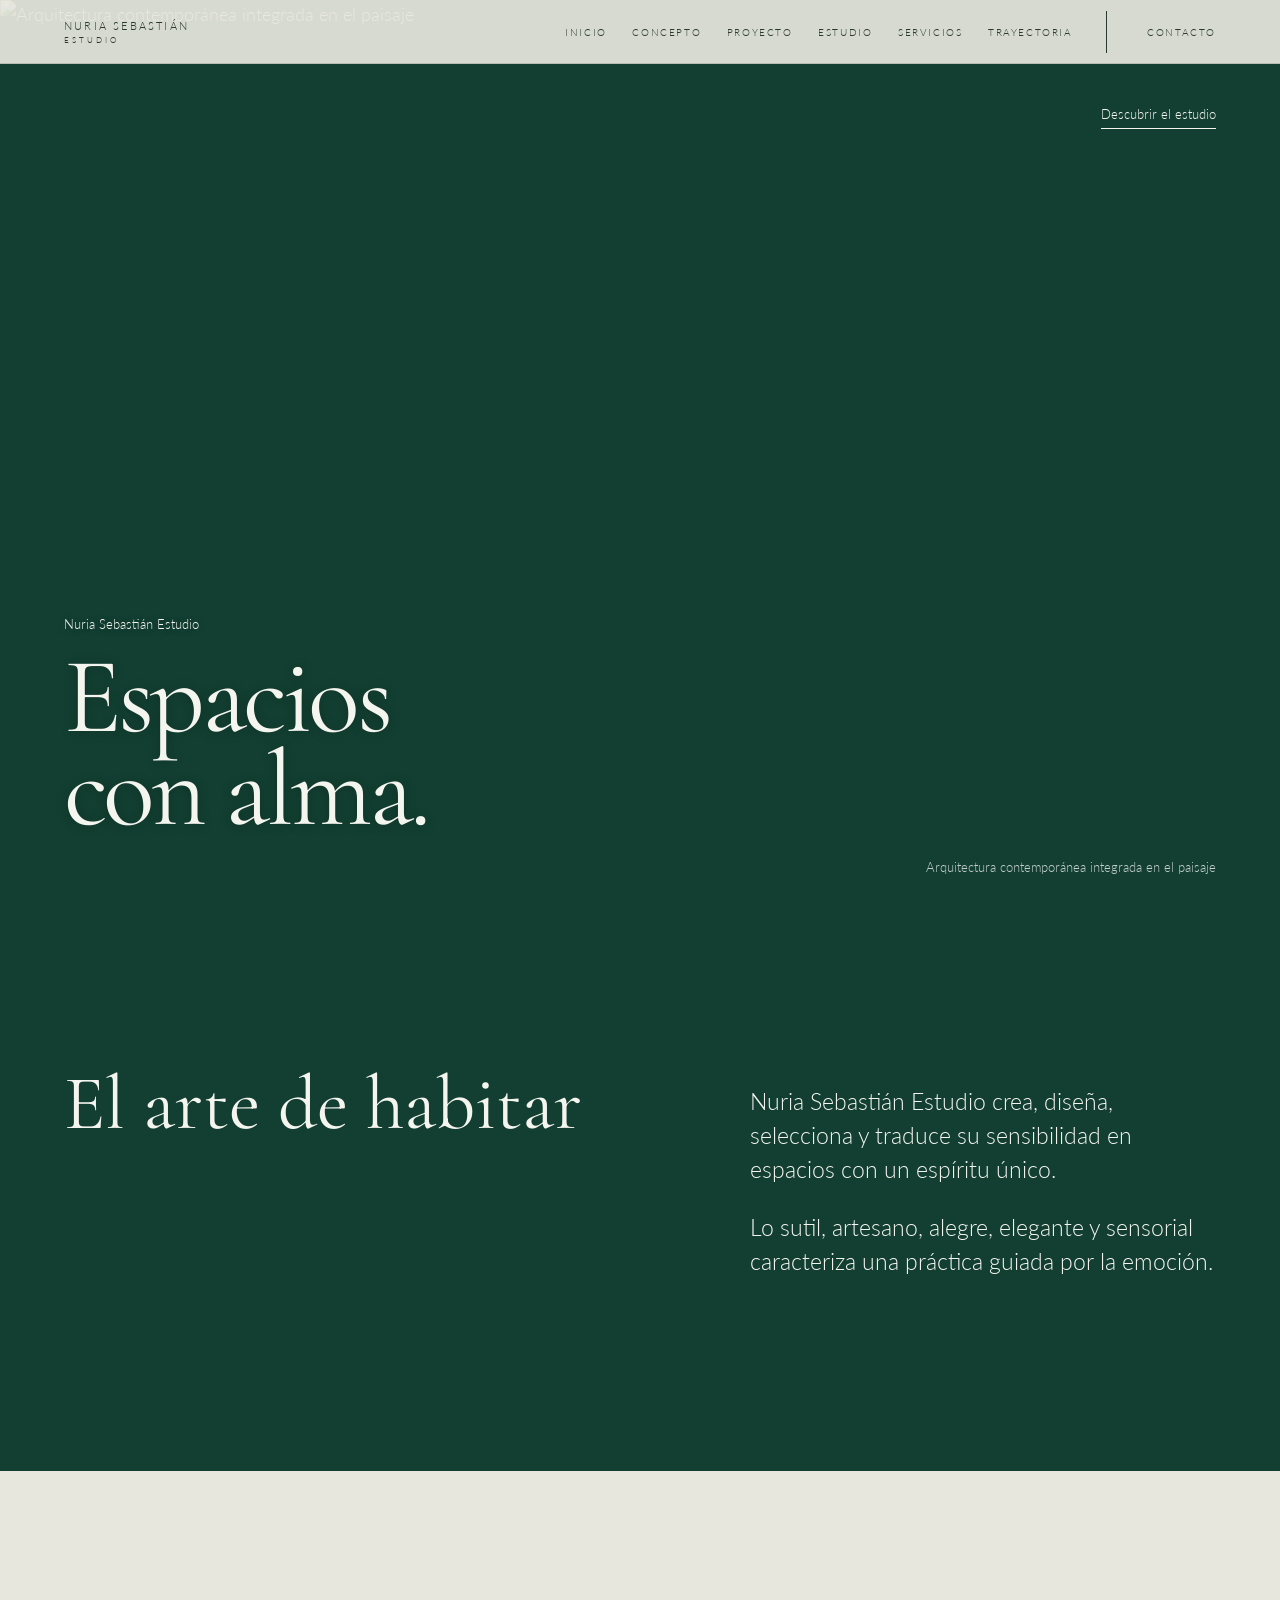
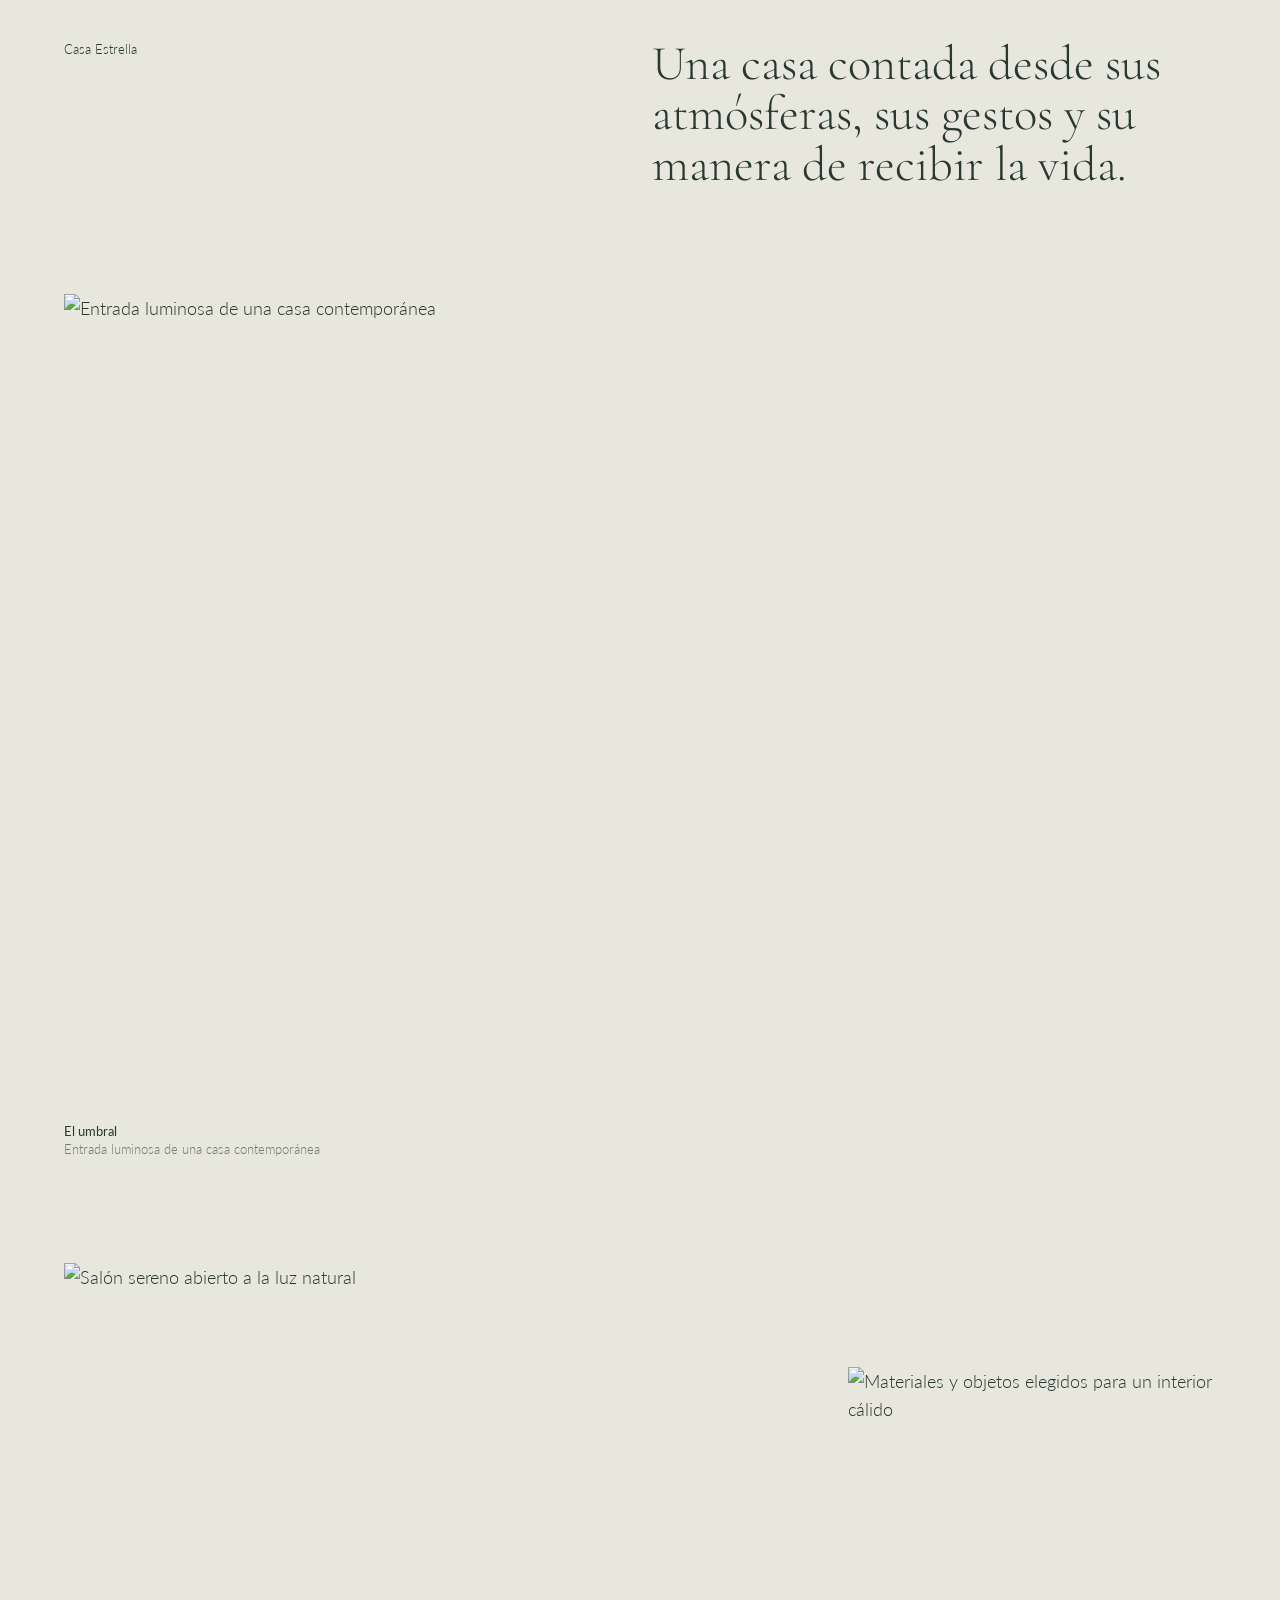
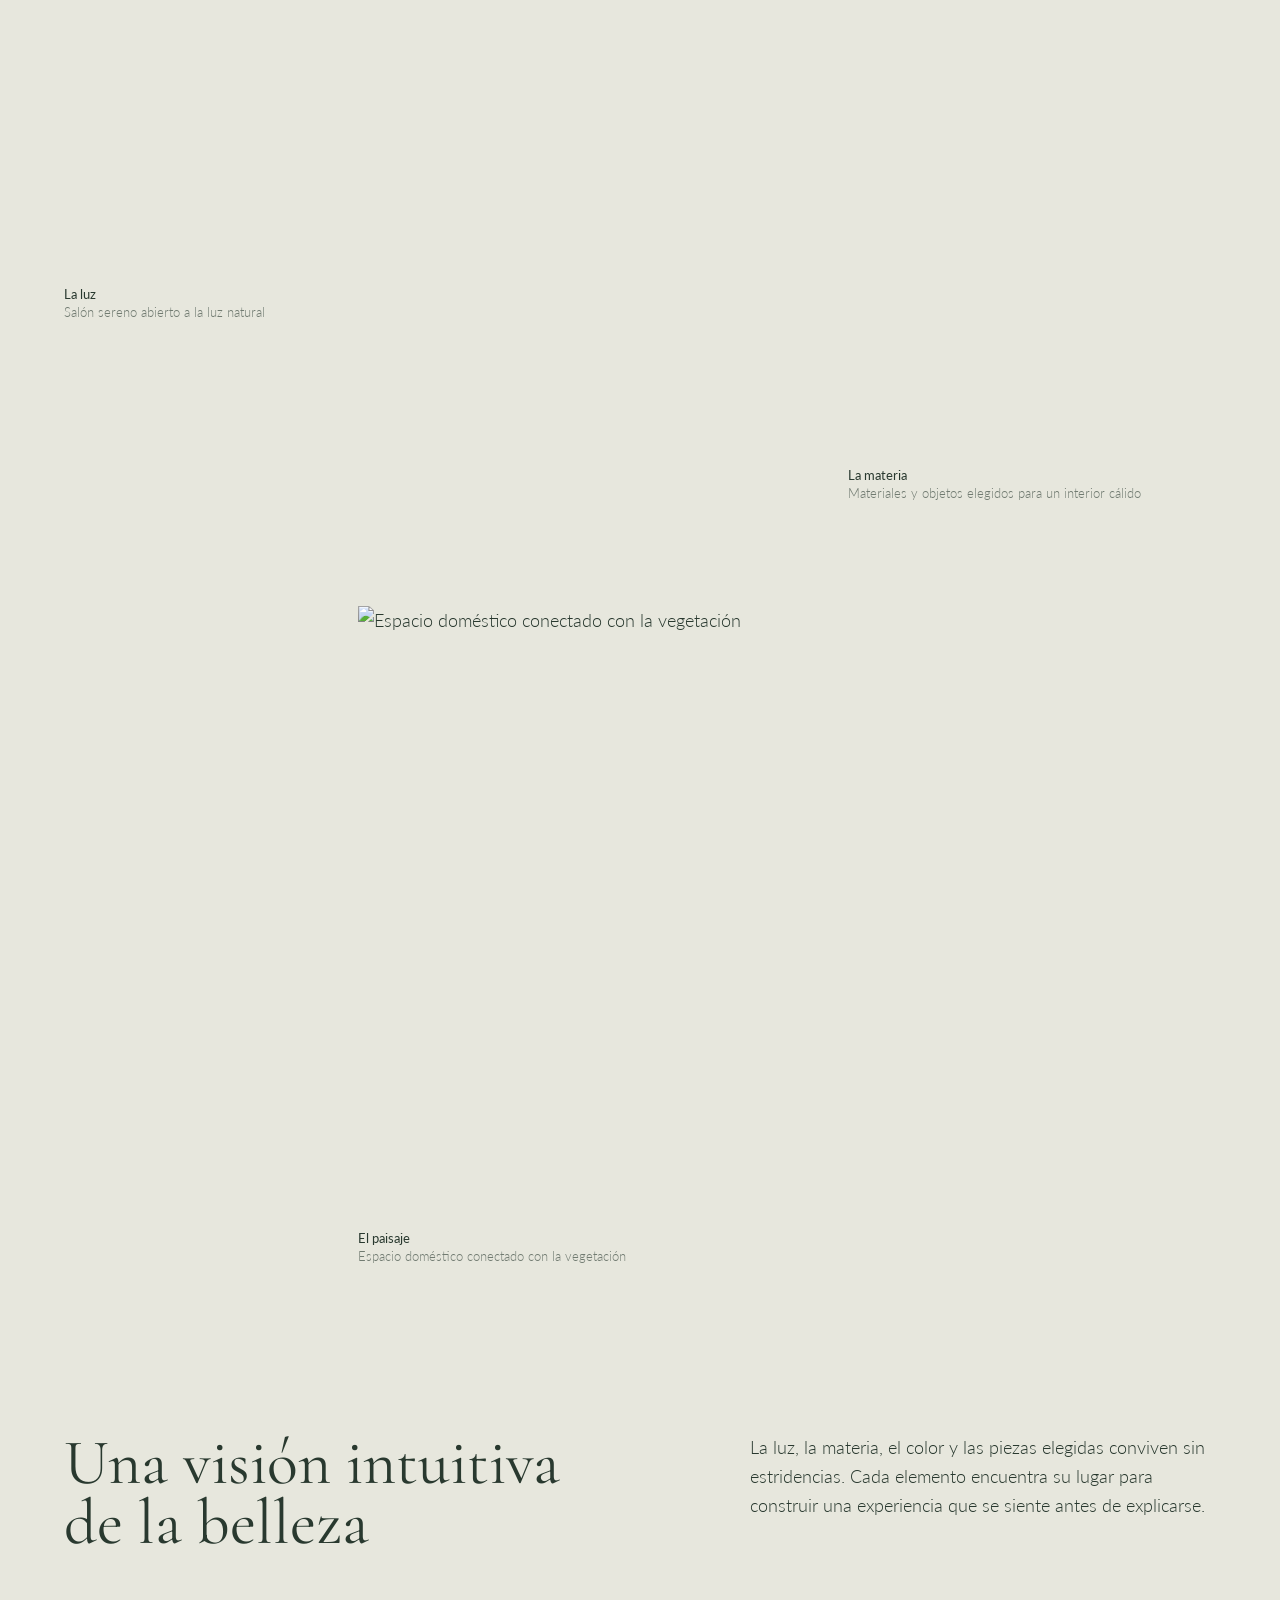
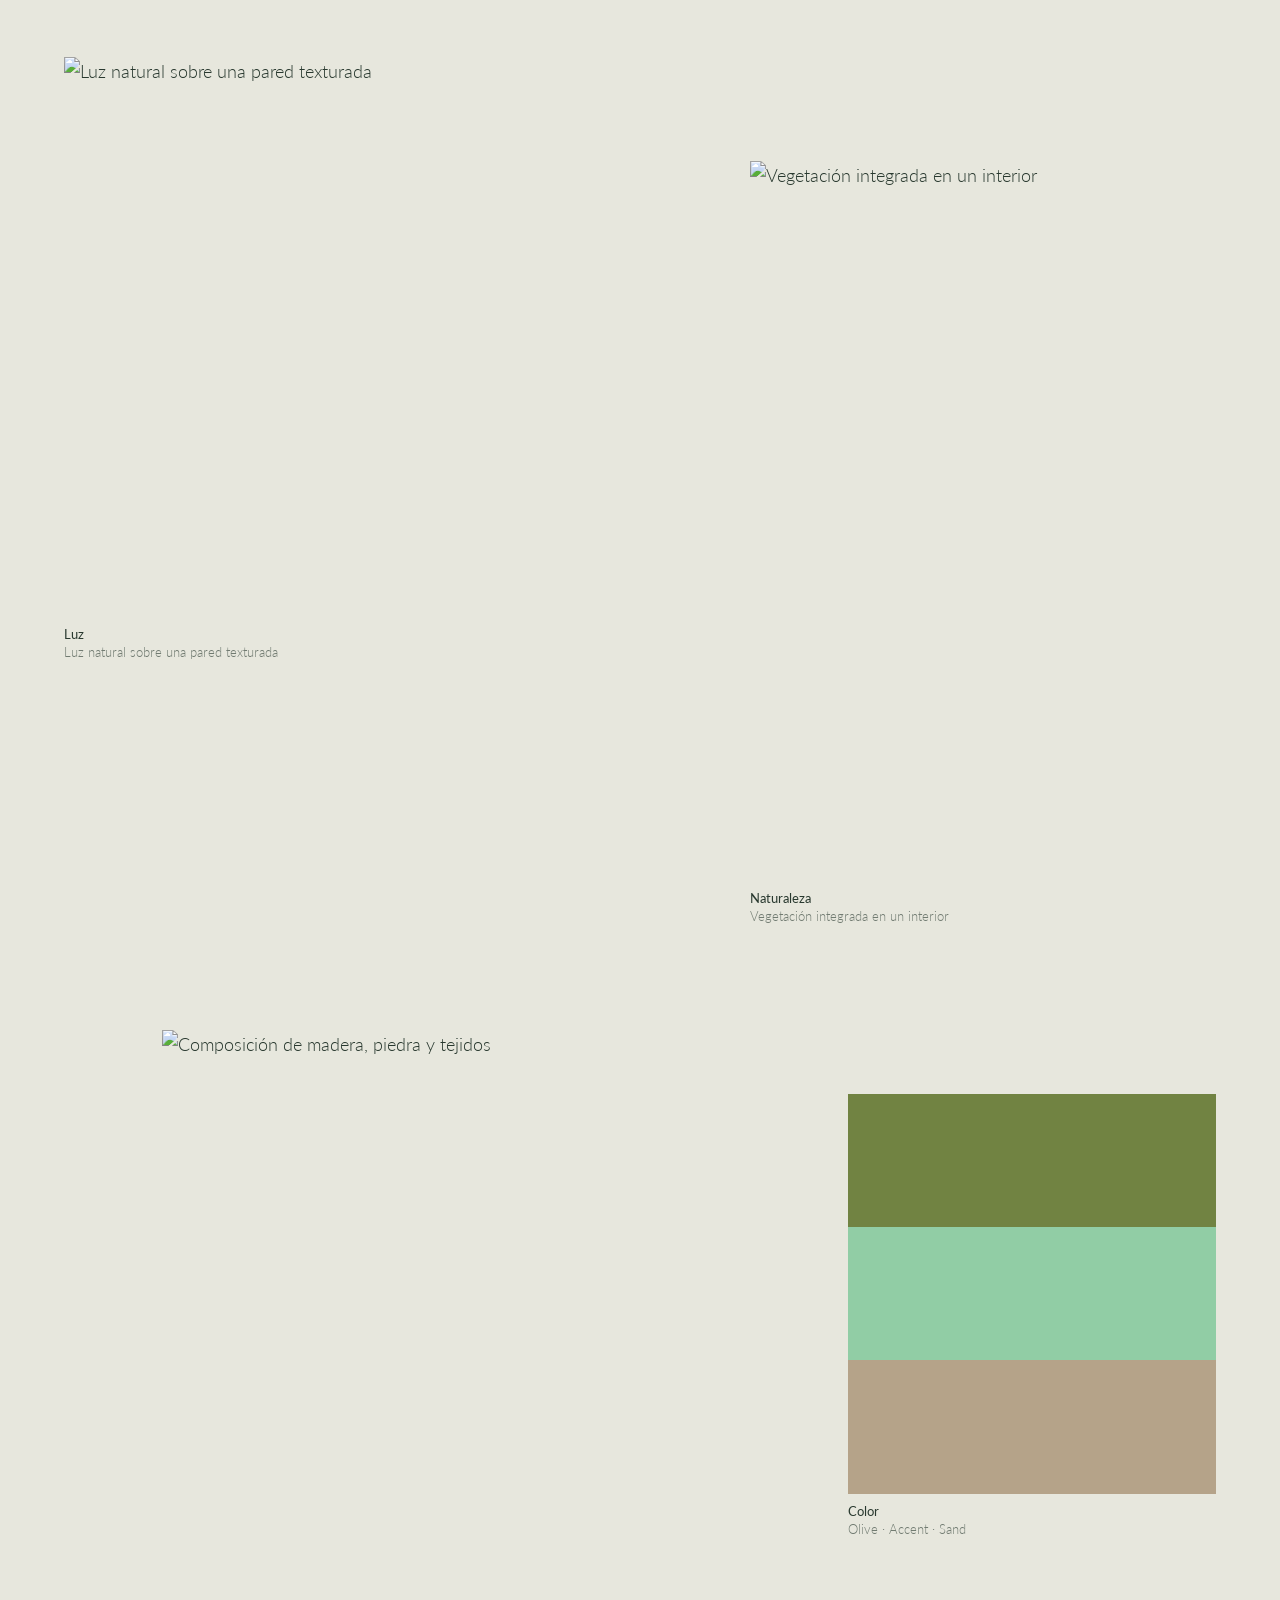
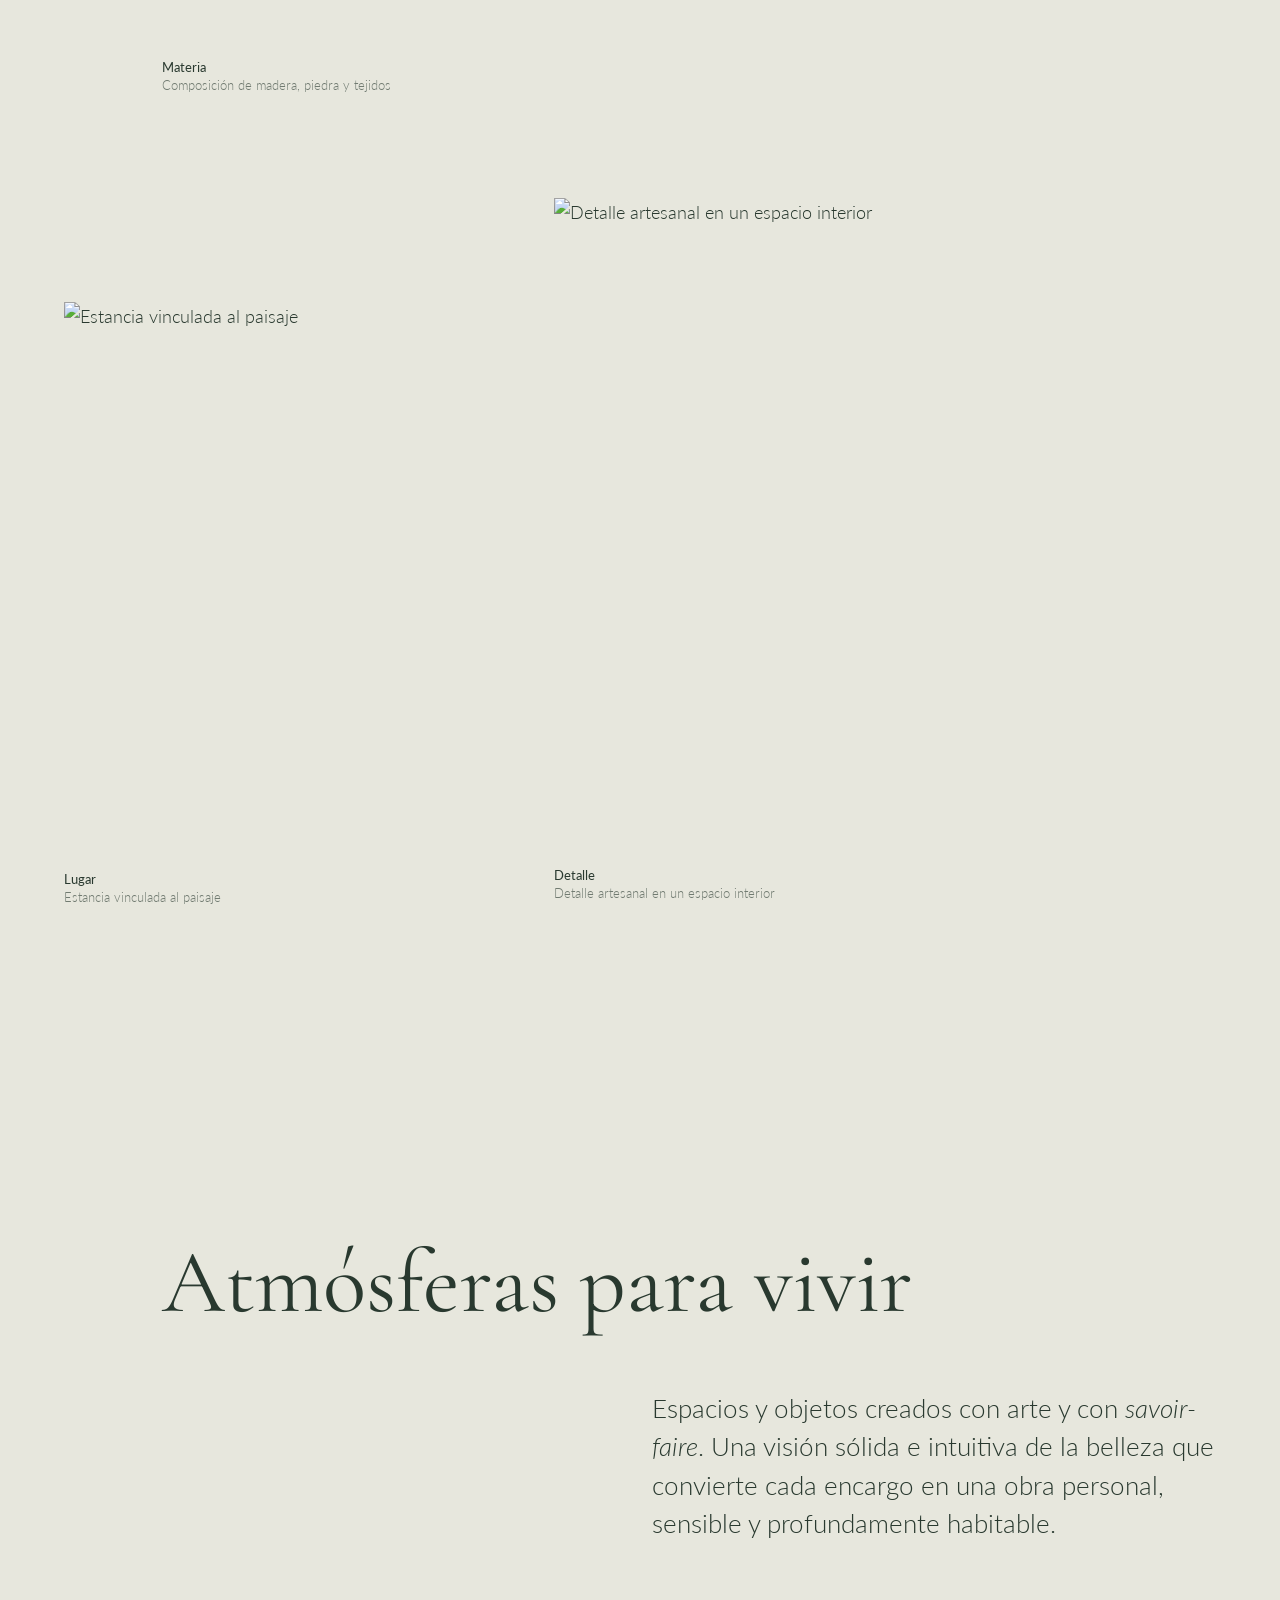
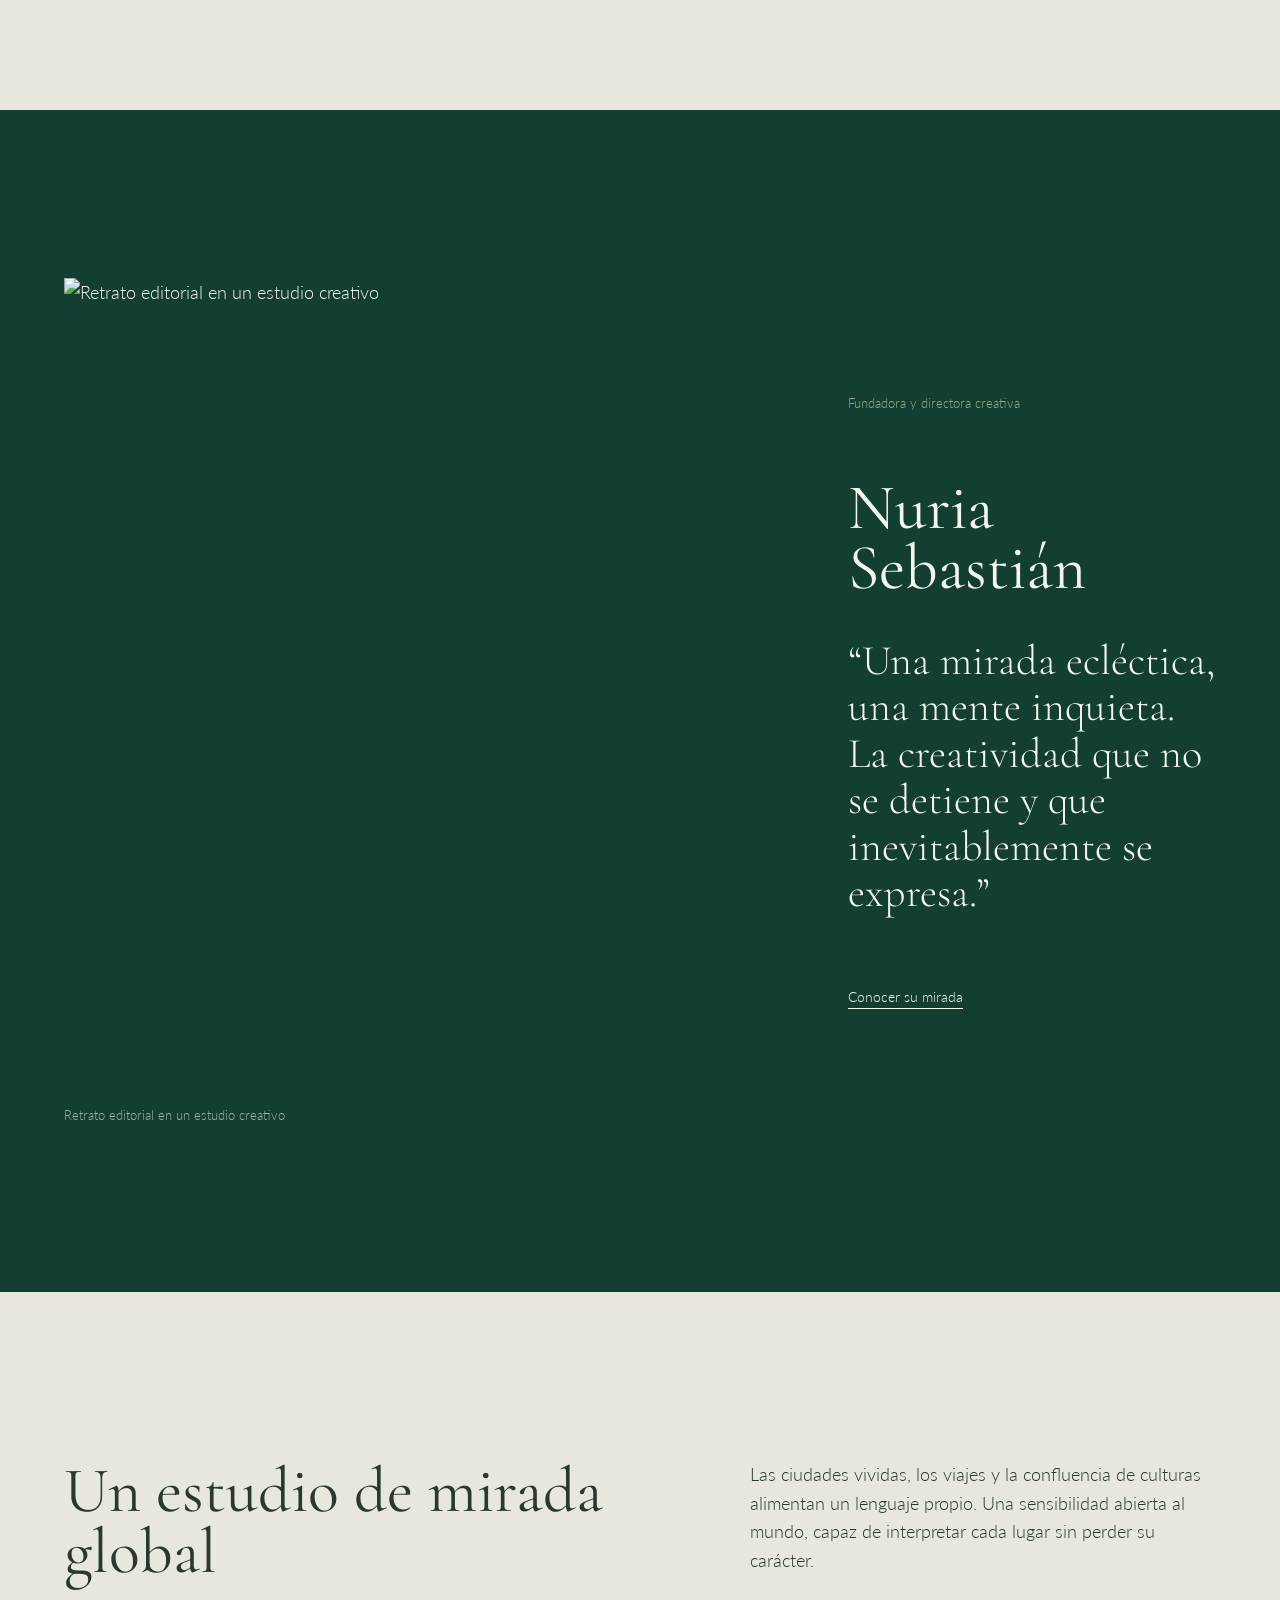
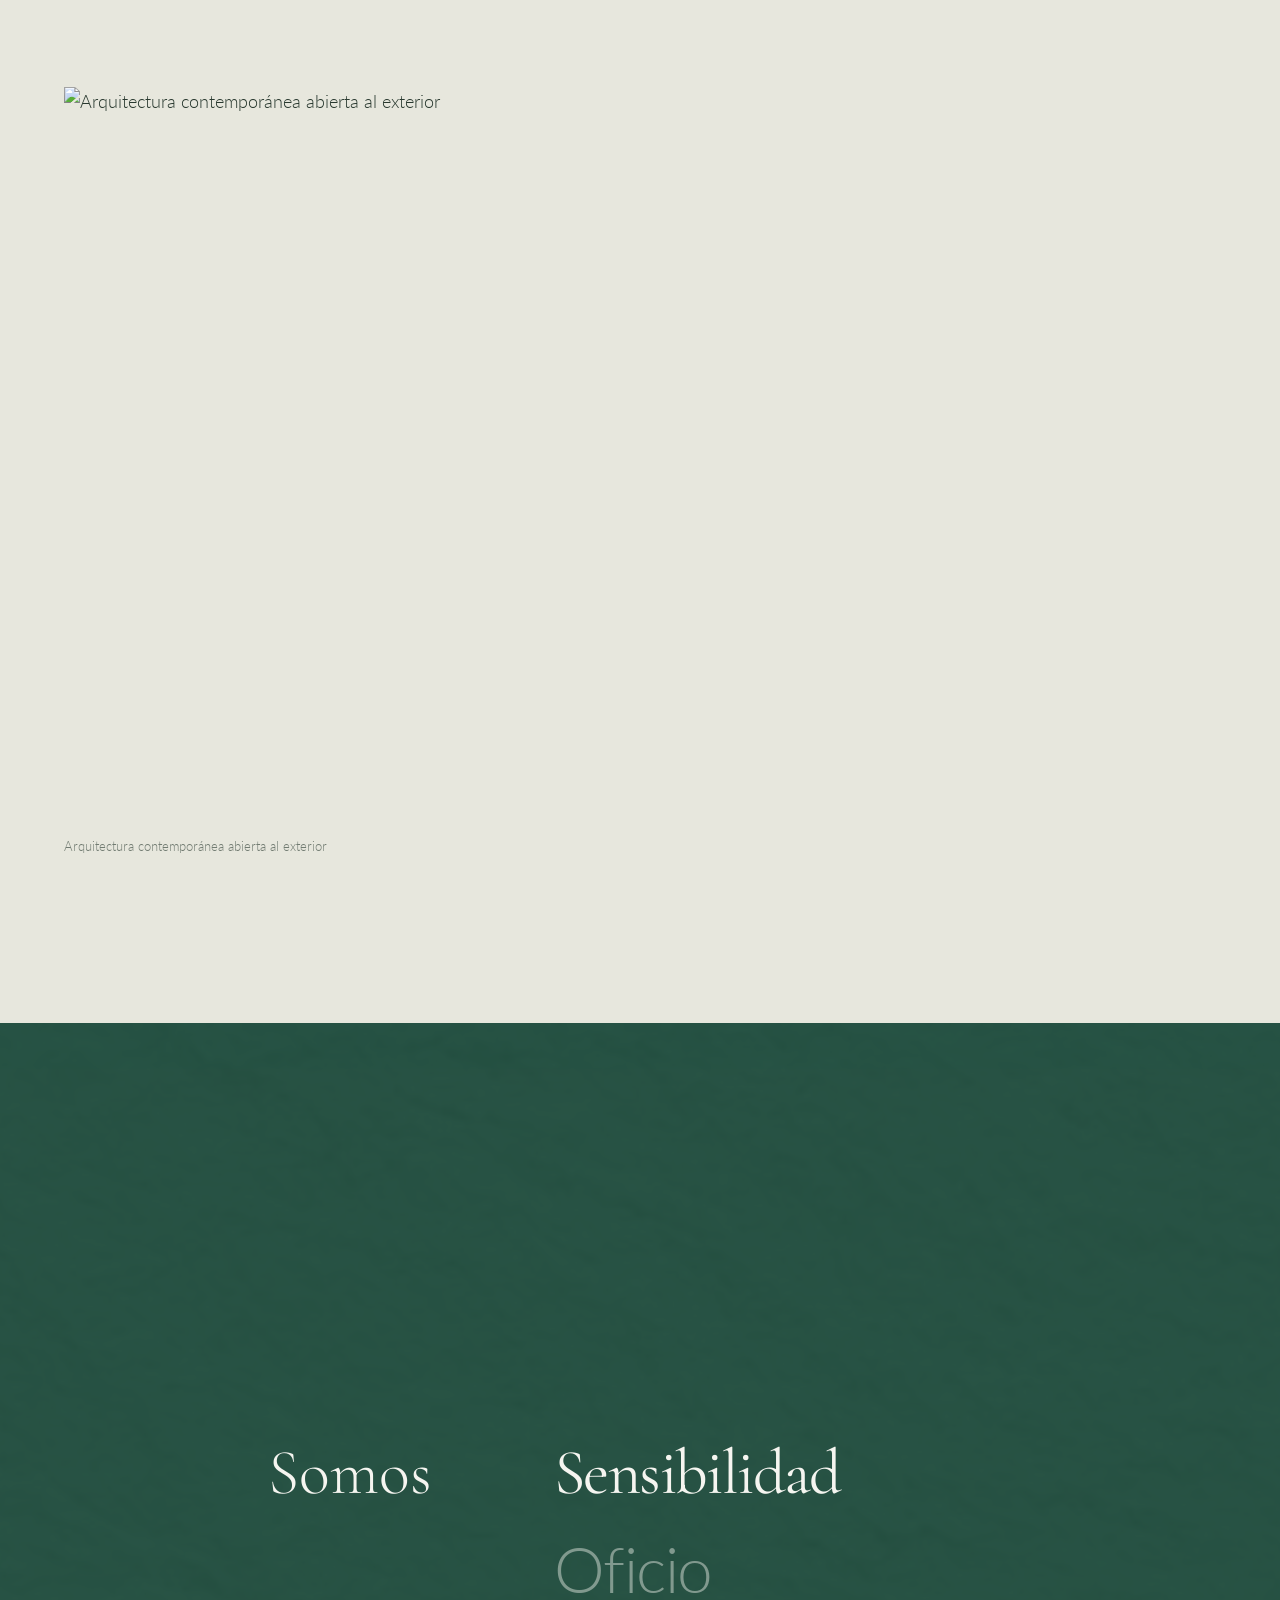
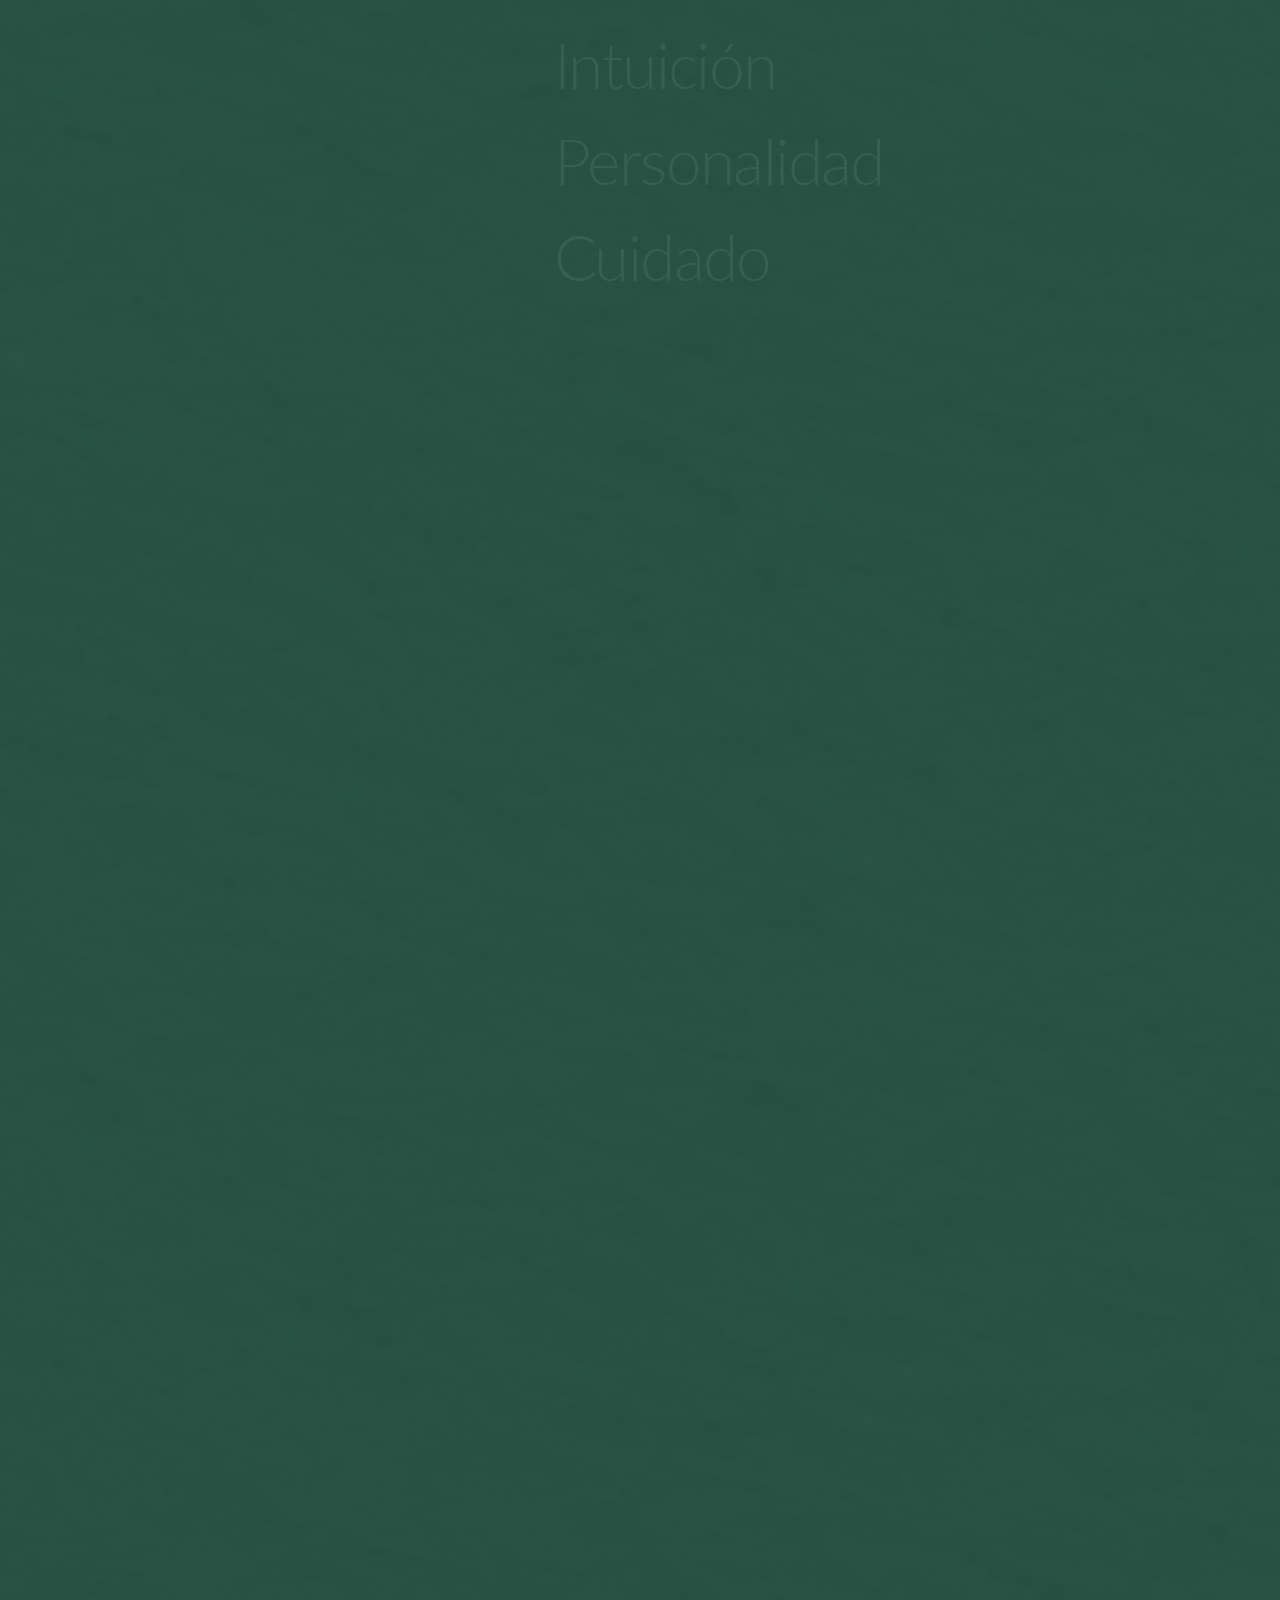
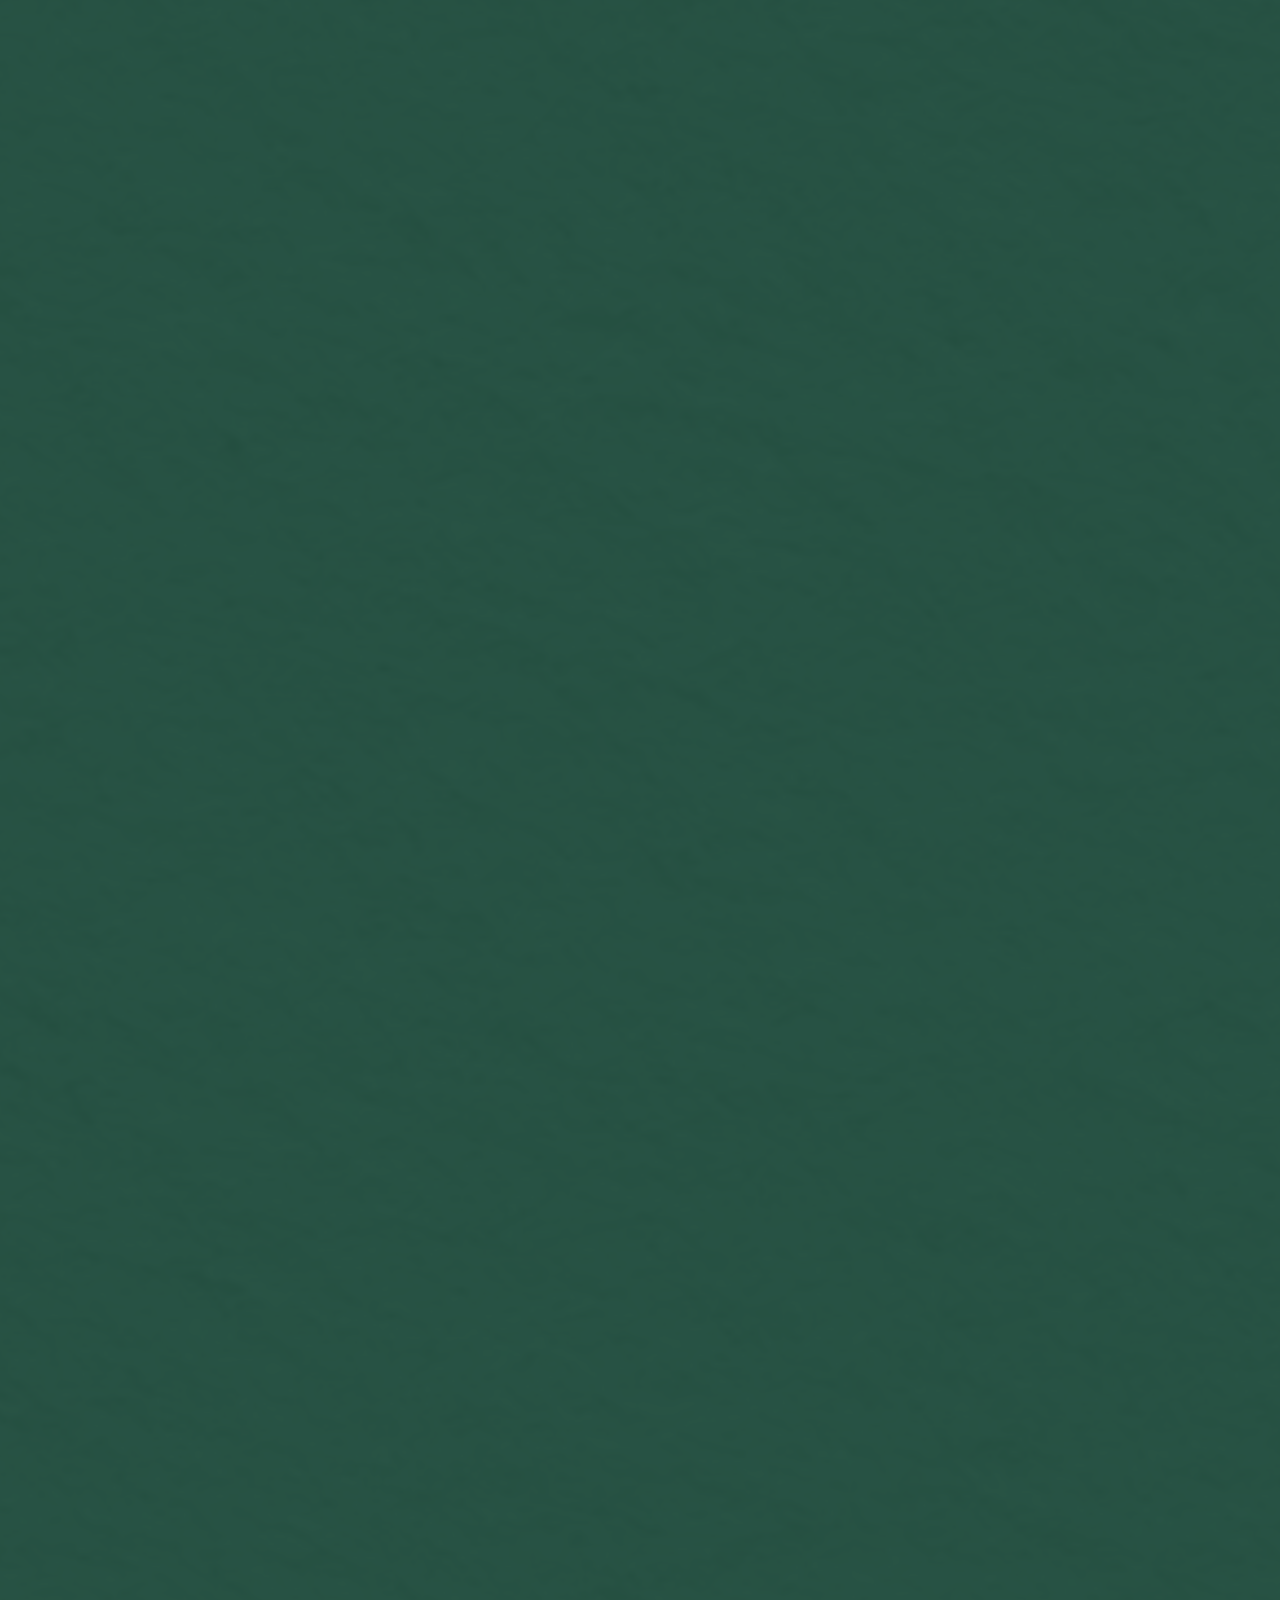
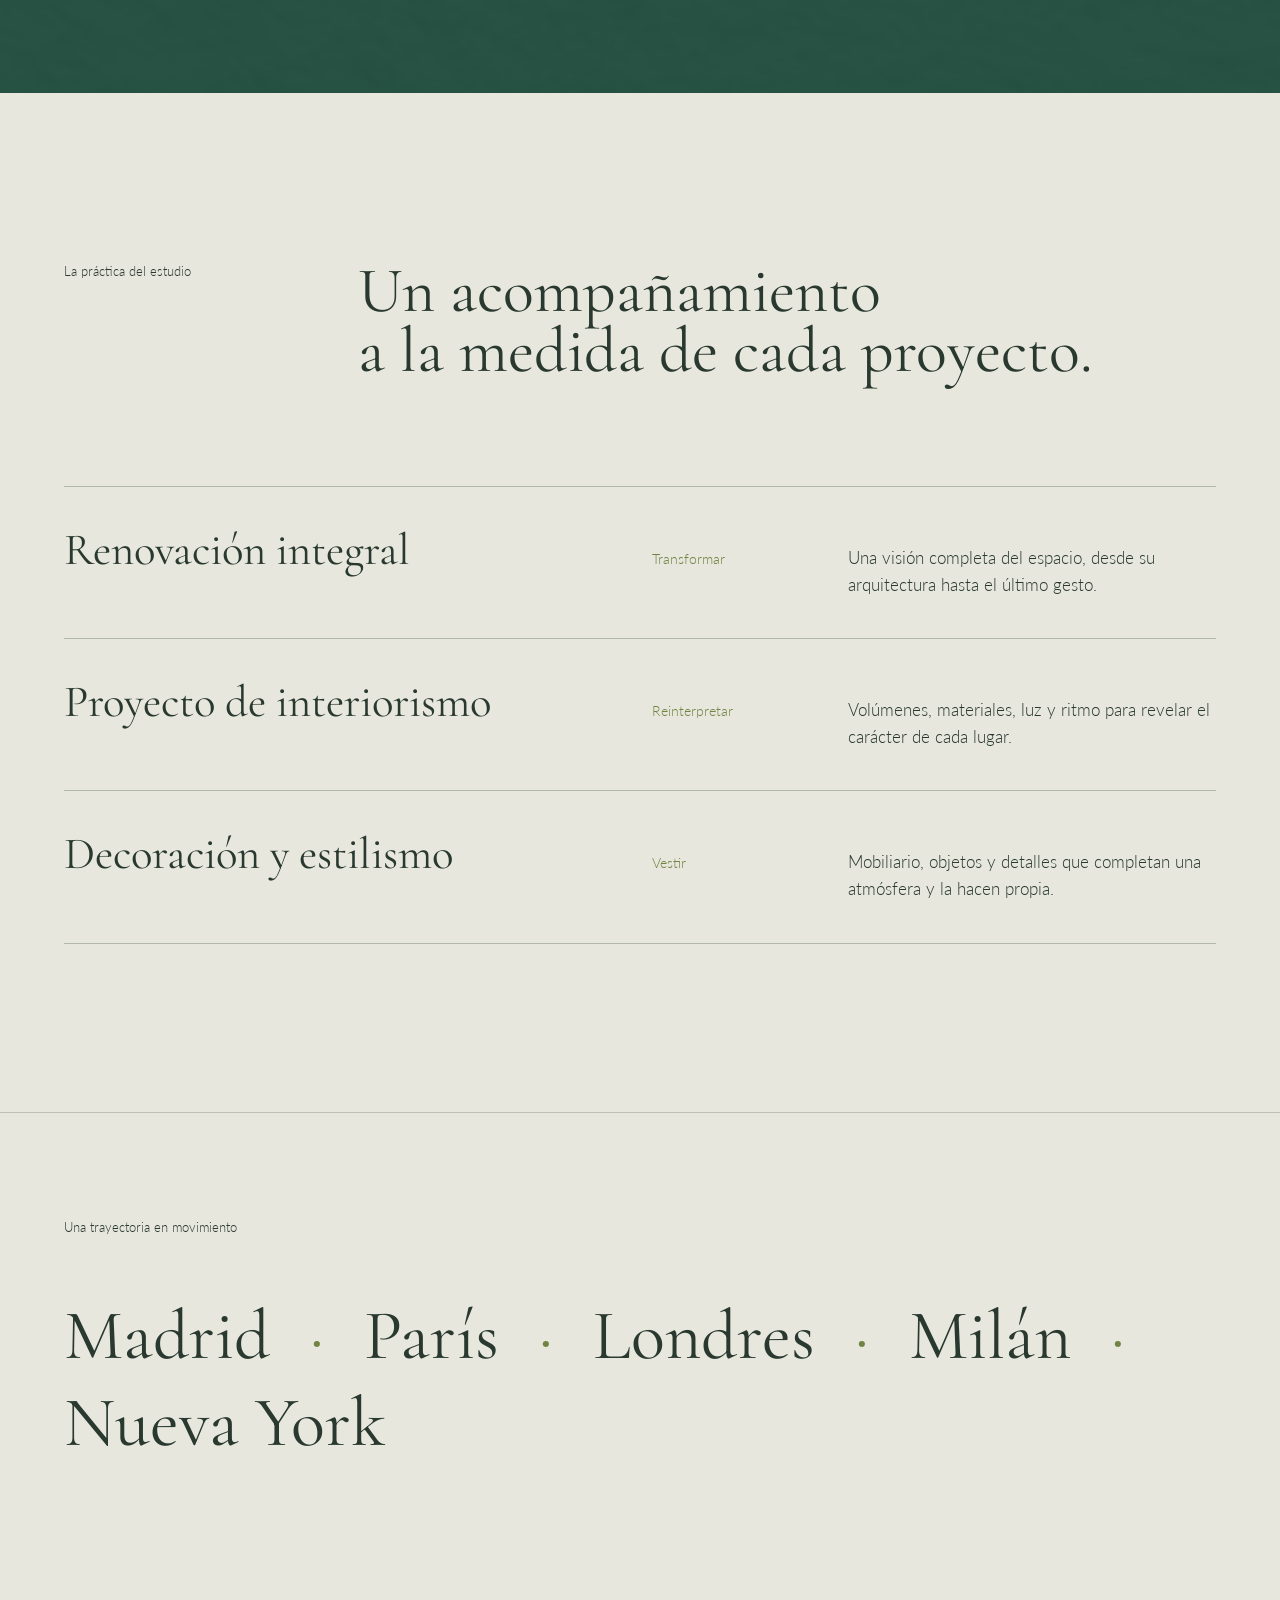
==== commit c8cf5454: "Animar seccion Somos con papel de algodon" ====
--- a/index.html
+++ b/index.html
@@ -71,7 +71,22 @@
       <figure class="global-photo"><img src="https://images.unsplash.com/photo-1600607688969-a5bfcd646154?auto=format&fit=crop&w=2400&q=88" alt="Arquitectura contemporánea abierta al exterior" loading="lazy"><figcaption>Arquitectura contemporánea abierta al exterior</figcaption></figure>
     </section>
 
-    <section class="values light-section" aria-label="Valores del estudio"><p>Somos</p><ul><li>Sensibilidad</li><li>Oficio</li><li>Intuición</li><li>Personalidad</li><li>Cuidado</li></ul><p class="visually-hidden">Sensibilidad, oficio, intuición, personalidad y cuidado.</p></section>
+    <section class="values dark-section" id="somos" aria-label="Valores del estudio" data-values>
+      <div class="values-texture" aria-hidden="true" data-values-texture></div>
+      <div class="values-stage">
+        <p class="values-heading">Somos</p>
+        <div class="values-window" aria-hidden="true">
+          <ul class="values-track" data-values-track>
+            <li>Sensibilidad</li>
+            <li>Oficio</li>
+            <li>Intuición</li>
+            <li>Personalidad</li>
+            <li>Cuidado</li>
+          </ul>
+        </div>
+        <p class="visually-hidden">Sensibilidad, oficio, intuición, personalidad y cuidado.</p>
+      </div>
+    </section>
 
     <section class="services light-section" id="servicios" aria-labelledby="services-title">
       <header class="services-heading section-grid"><p class="margin-credit">La práctica del estudio</p><h2 id="services-title">Un acompañamiento<br>a la medida de cada proyecto.</h2></header>
--- a/styles.css
+++ b/styles.css
@@ -139,11 +139,14 @@
 .global-photo { width: calc(100% - var(--page-pad)); margin-left: var(--page-pad); }
 .global-photo img { height: min(58vw, 760px); object-fit: cover; }
 
-.values { display: grid; grid-template-columns: repeat(12, minmax(0, 1fr)); gap: var(--s3); padding: var(--s6) var(--page-pad) var(--s7); border-top: 1px solid rgba(41, 57, 47, .22); }
-.values > p:first-child { grid-column: 1 / 4; margin: 0; font-family: var(--font-display); font-size: clamp(40px, 4vw, 56px); line-height: 1; }
-.values ul { grid-column: 5 / 13; display: flex; flex-wrap: wrap; gap: var(--s2) var(--s4); margin: 0; padding: 0; list-style: none; }
-.values li { display: flex; align-items: center; font-family: var(--font-display); font-size: clamp(36px, 4.4vw, 64px); line-height: 1; }
-.values li:not(:last-child)::after { content: ""; width: 28px; height: 1px; margin-left: var(--s4); background: var(--olive); }
+.values { position: relative; height: 430vh; min-height: 2400px; overflow: clip; background: rgba(18, 63, 49, .94); }
+.values-texture { position: absolute; inset: -6% -3%; background: url("assets/cotton-paper-texture.jpg") center / cover repeat; opacity: .17; mix-blend-mode: soft-light; will-change: transform; }
+.values-stage { position: sticky; top: 0; z-index: 1; height: 100svh; min-height: 640px; display: grid; grid-template-columns: repeat(12, minmax(0, 1fr)); column-gap: var(--s3); align-items: center; padding-inline: var(--page-pad); overflow: hidden; }
+.values-heading { grid-column: 2 / 5; justify-self: end; margin: 0; font-family: var(--font-display); font-size: clamp(48px, 5vw, 72px); line-height: 1; }
+.values-window { position: relative; grid-column: 6 / 12; align-self: stretch; overflow: hidden; }
+.values-track { position: absolute; top: 0; left: 0; width: 100%; margin: 0; padding: 0; list-style: none; will-change: transform; }
+.values-track li { min-height: 96px; display: flex; align-items: center; color: var(--white); font-family: var(--font-sans); font-size: clamp(48px, 5vw, 72px); font-weight: 300; letter-spacing: -.025em; line-height: 1; opacity: .1; white-space: nowrap; transition: opacity .25s, font-family .25s; }
+.values-track li.is-active { font-family: var(--font-display); font-weight: 400; opacity: 1; }
 
 .services { padding: var(--s7) var(--page-pad); }
 .services-heading { padding: 0; margin-bottom: var(--s6); }
@@ -261,11 +264,11 @@
   .global-copy { margin-bottom: var(--s5); }
   .global-photo { width: 100%; margin-left: 0; }
   .global-photo img { height: 58vh; }
-  .values { grid-template-columns: 1fr; padding-block: var(--s6); }
-  .values > p:first-child, .values ul { grid-column: 1; }
-  .values > p:first-child { margin-bottom: var(--s4); }
-  .values ul { display: grid; gap: var(--s2); }
-  .values li:not(:last-child)::after { display: none; }
+  .values { height: 390vh; min-height: 2100px; }
+  .values-stage { grid-template-columns: repeat(6, minmax(0, 1fr)); column-gap: var(--s2); padding-inline: var(--page-pad); }
+  .values-heading { grid-column: 1 / 3; justify-self: start; font-size: clamp(36px, 10vw, 48px); }
+  .values-window { grid-column: 3 / 7; }
+  .values-track li { min-height: 76px; font-size: clamp(34px, 9vw, 48px); }
   .services-heading { margin-bottom: var(--s5); }
   .service { grid-template-columns: 1fr; gap: var(--s2); }
   .service h3, .service-verb, .service-description { grid-column: 1; }
@@ -290,4 +293,11 @@
 @media (prefers-reduced-motion: reduce) {
   html { scroll-behavior: auto; }
   *, *::before, *::after { animation-duration: .01ms !important; animation-iteration-count: 1 !important; transition-duration: .01ms !important; }
-}
+  .values { height: auto; min-height: 100svh; }
+  .values-texture { transform: none !important; }
+  .values-stage { position: relative; min-height: 100svh; }
+  .values-window { height: auto; align-self: center; overflow: visible; }
+  .values-track { position: static; transform: none !important; }
+  .values-track li { min-height: 0; margin-block: var(--s2); opacity: .58 !important; }
+  .values-track li:first-child { font-family: var(--font-display); opacity: 1 !important; }
+}
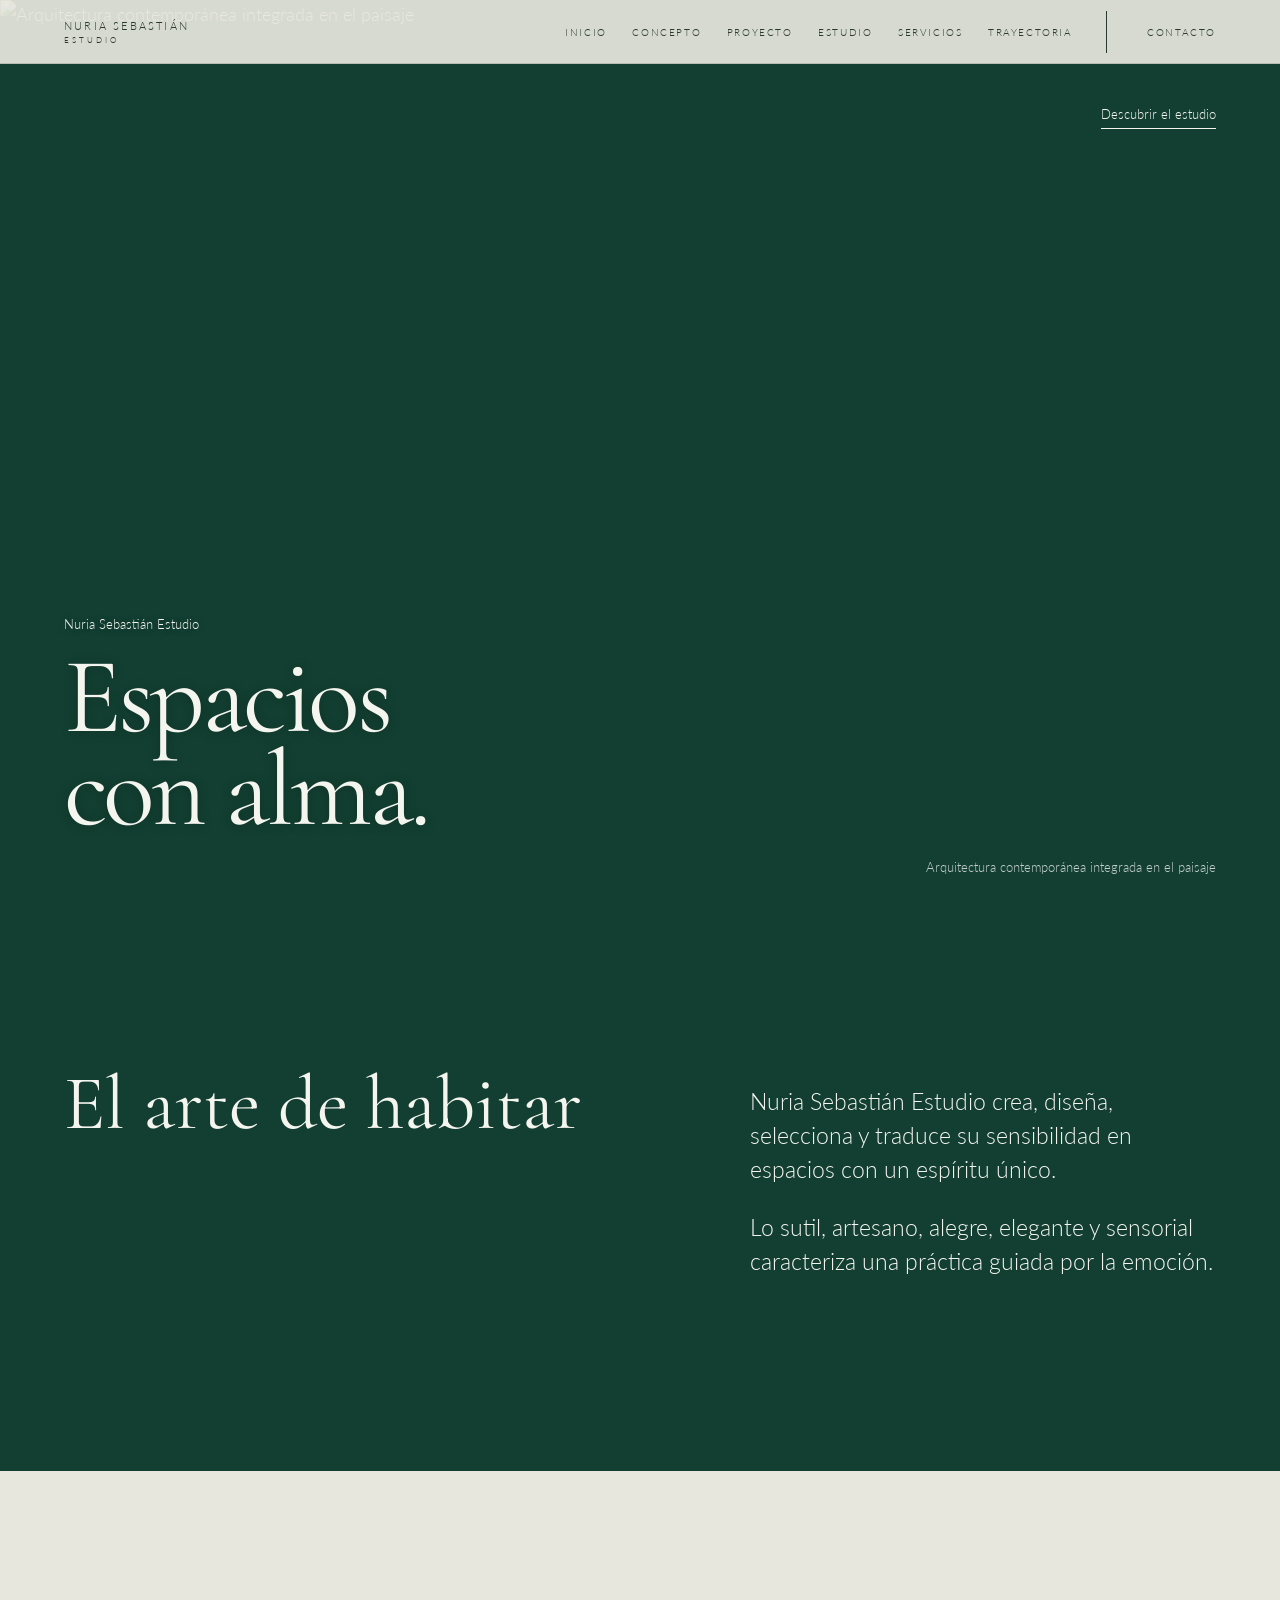
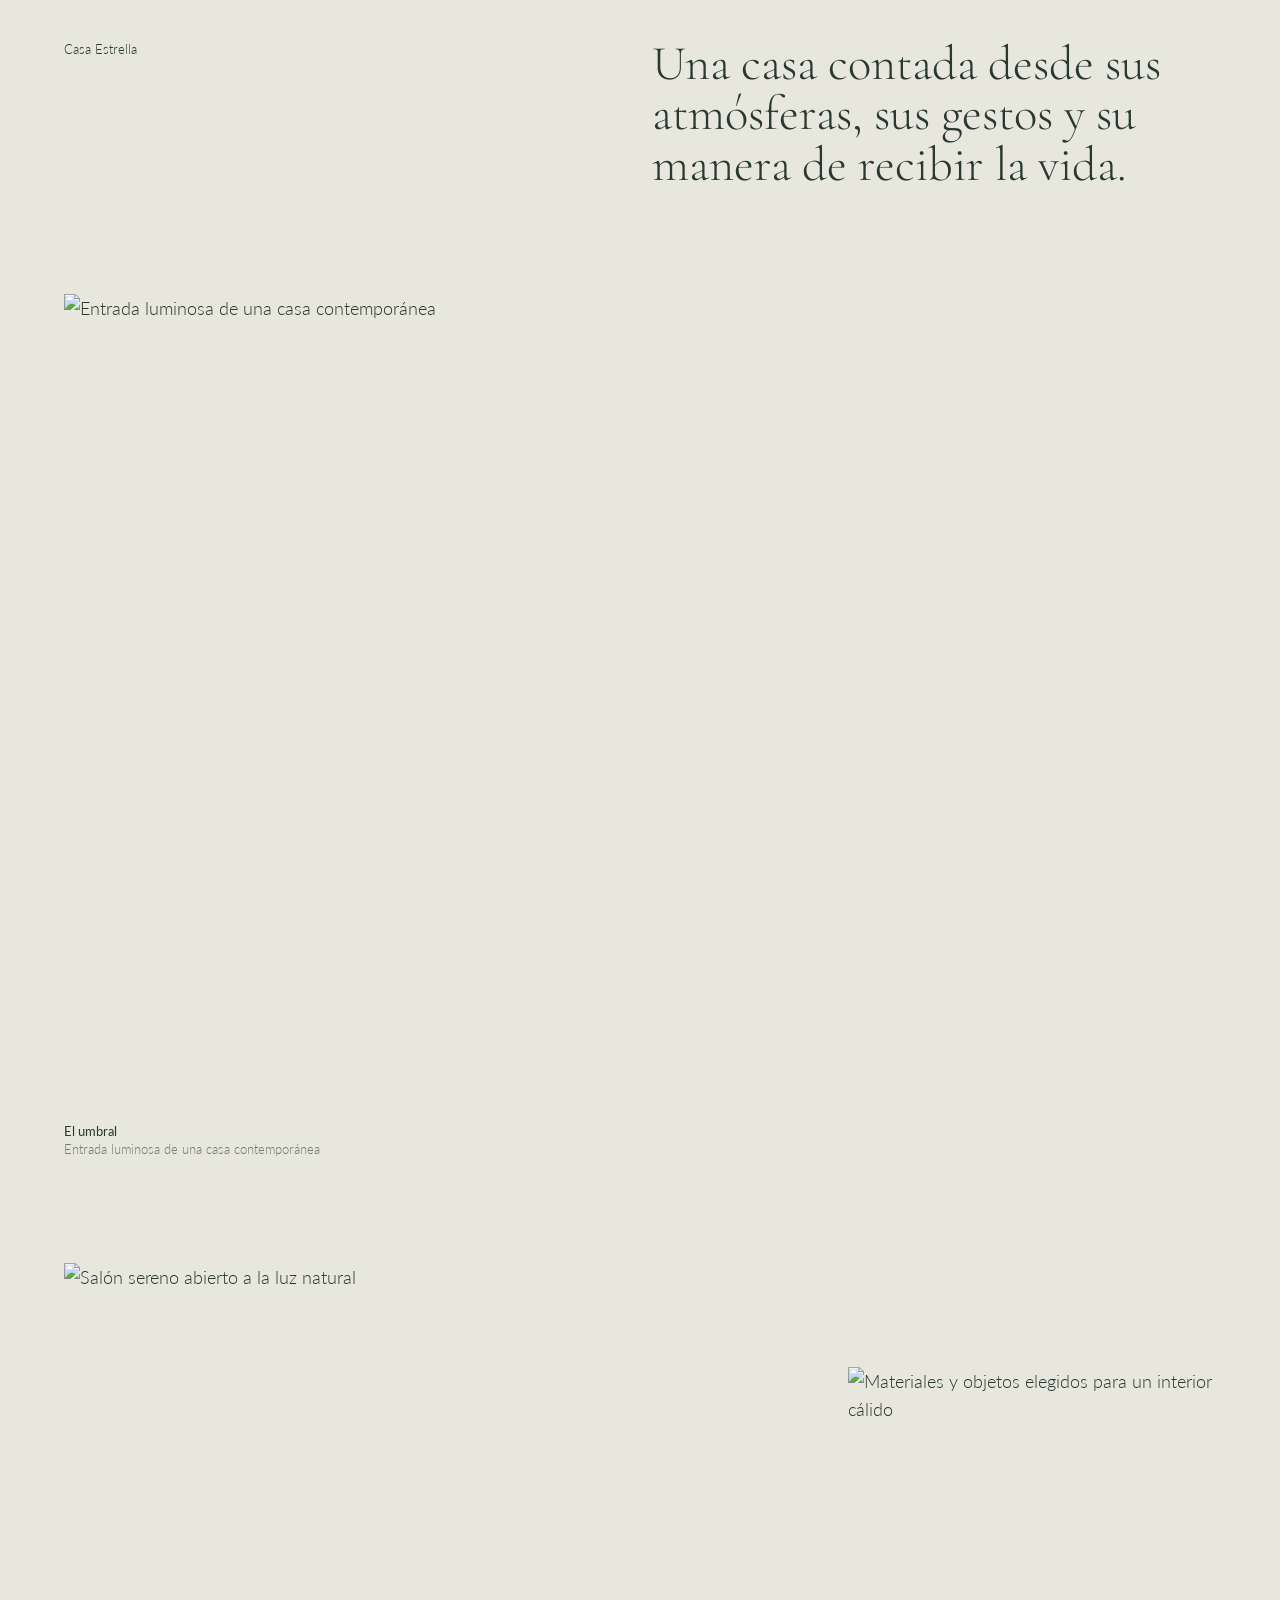
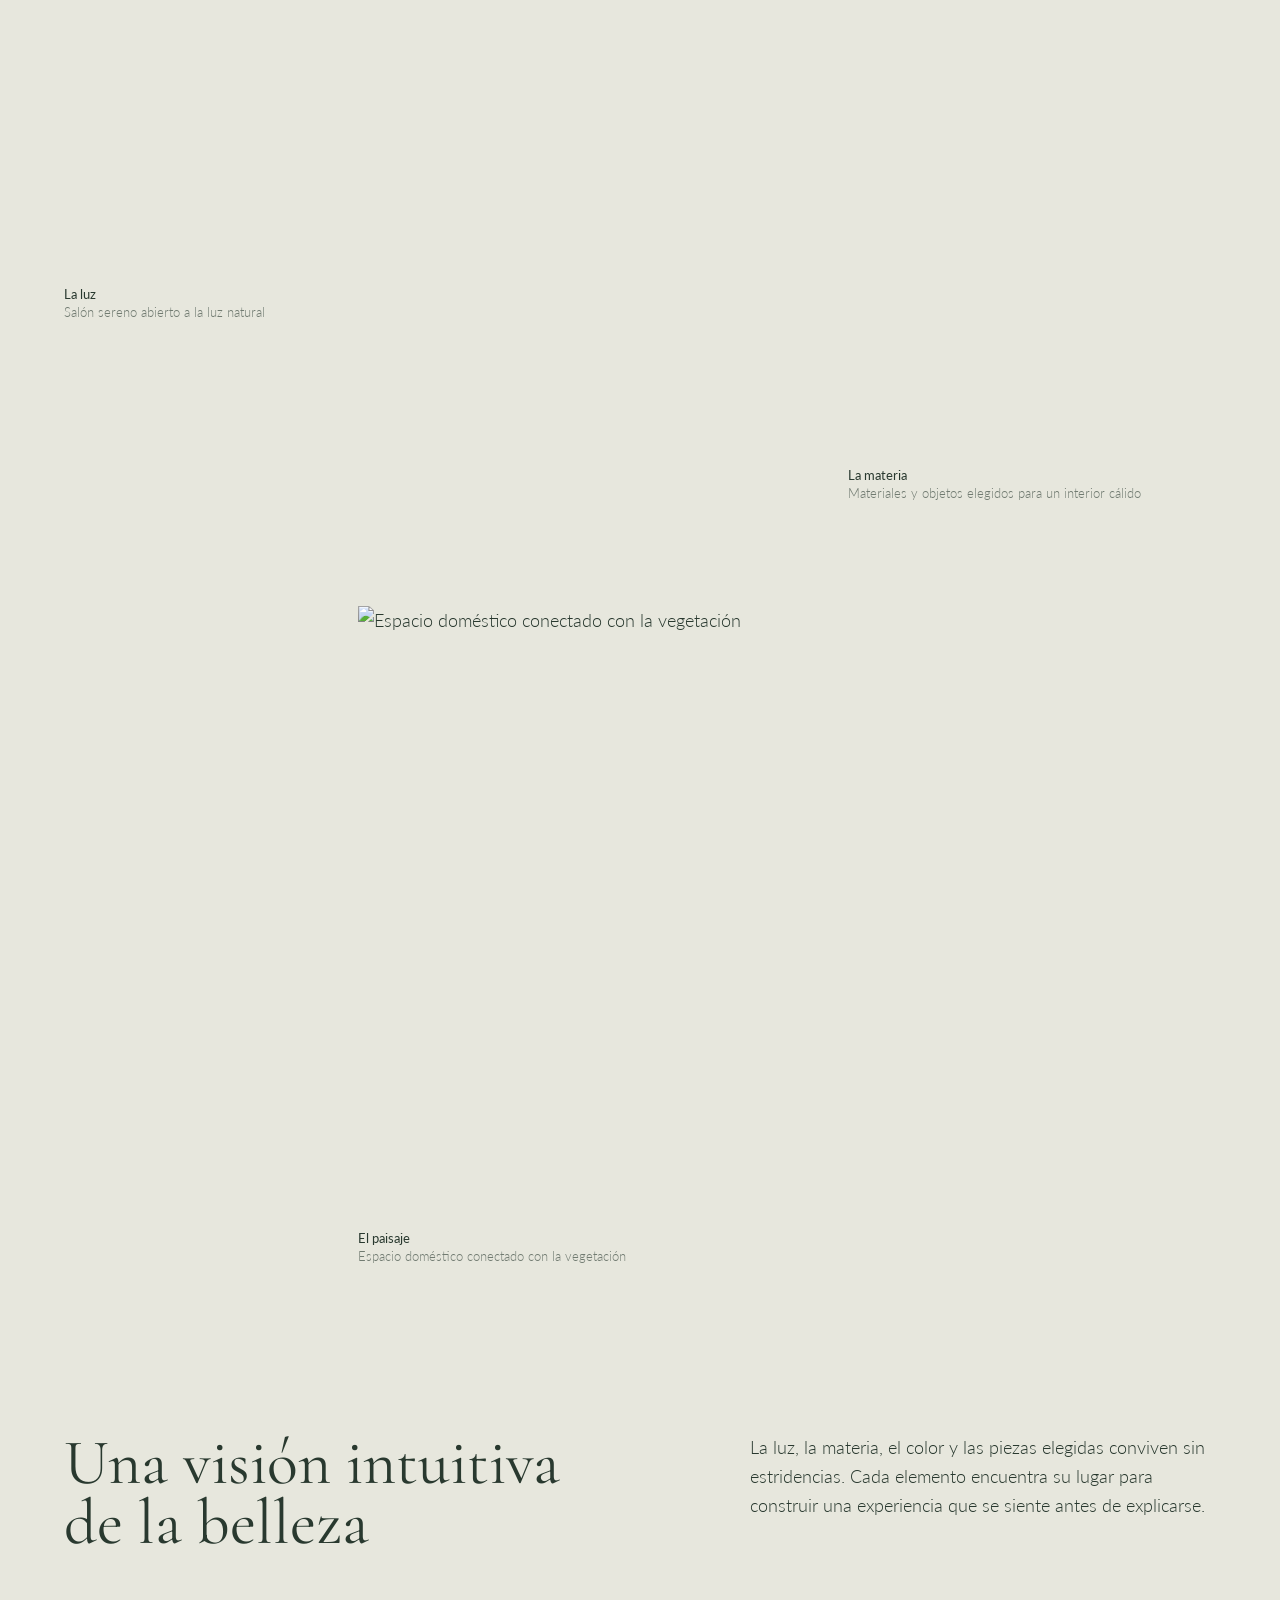
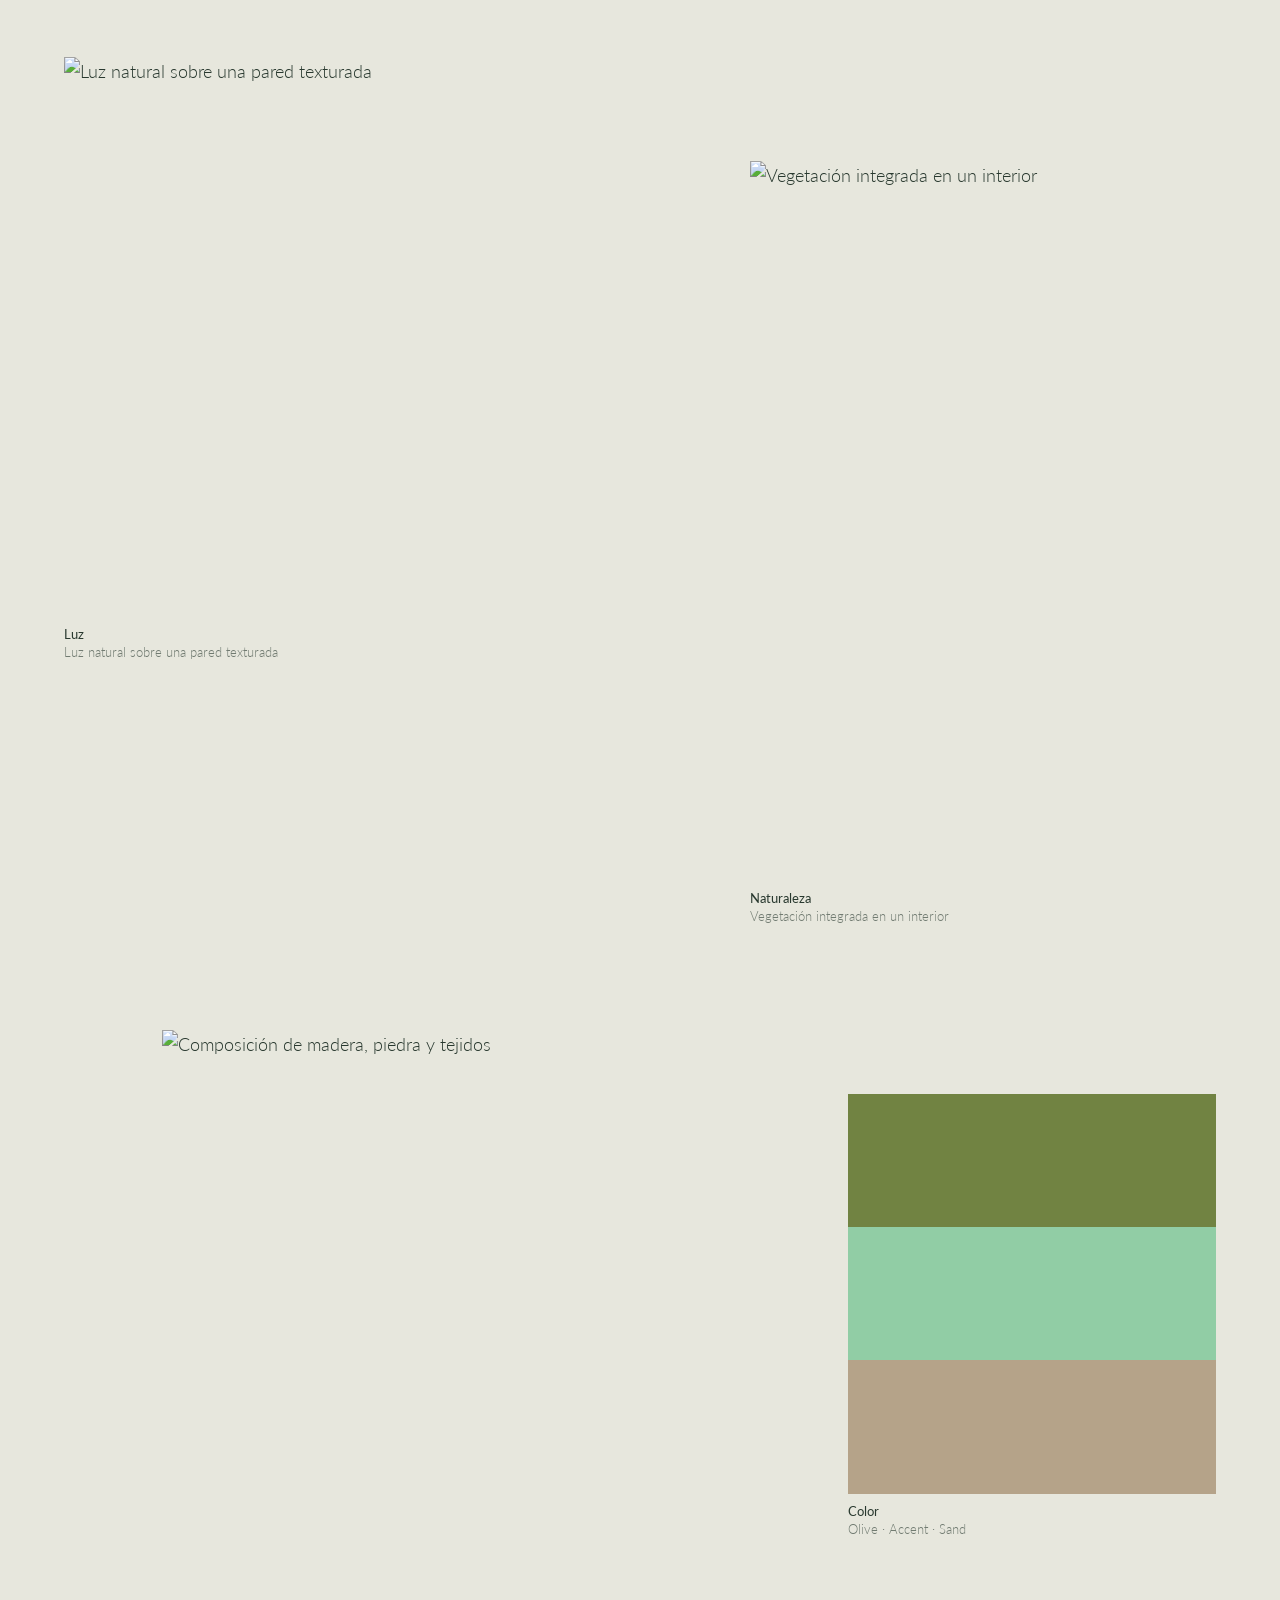
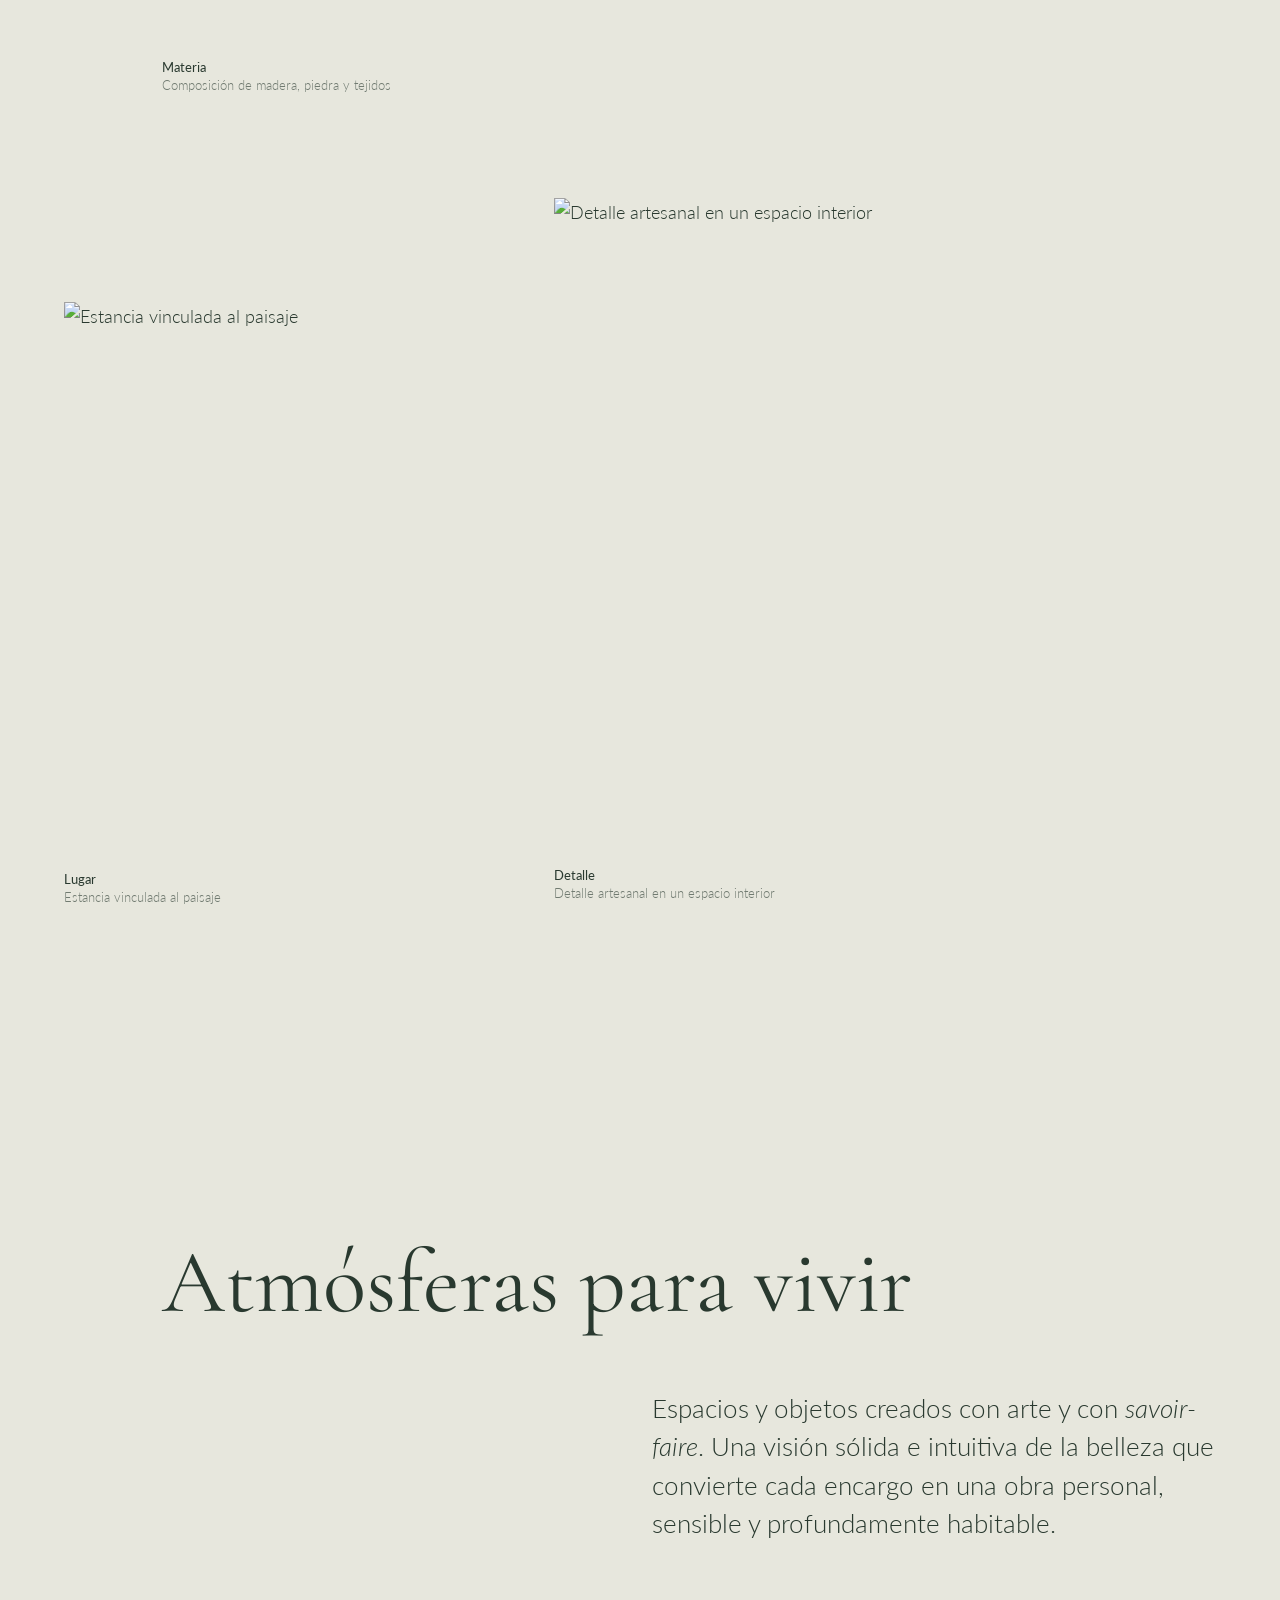
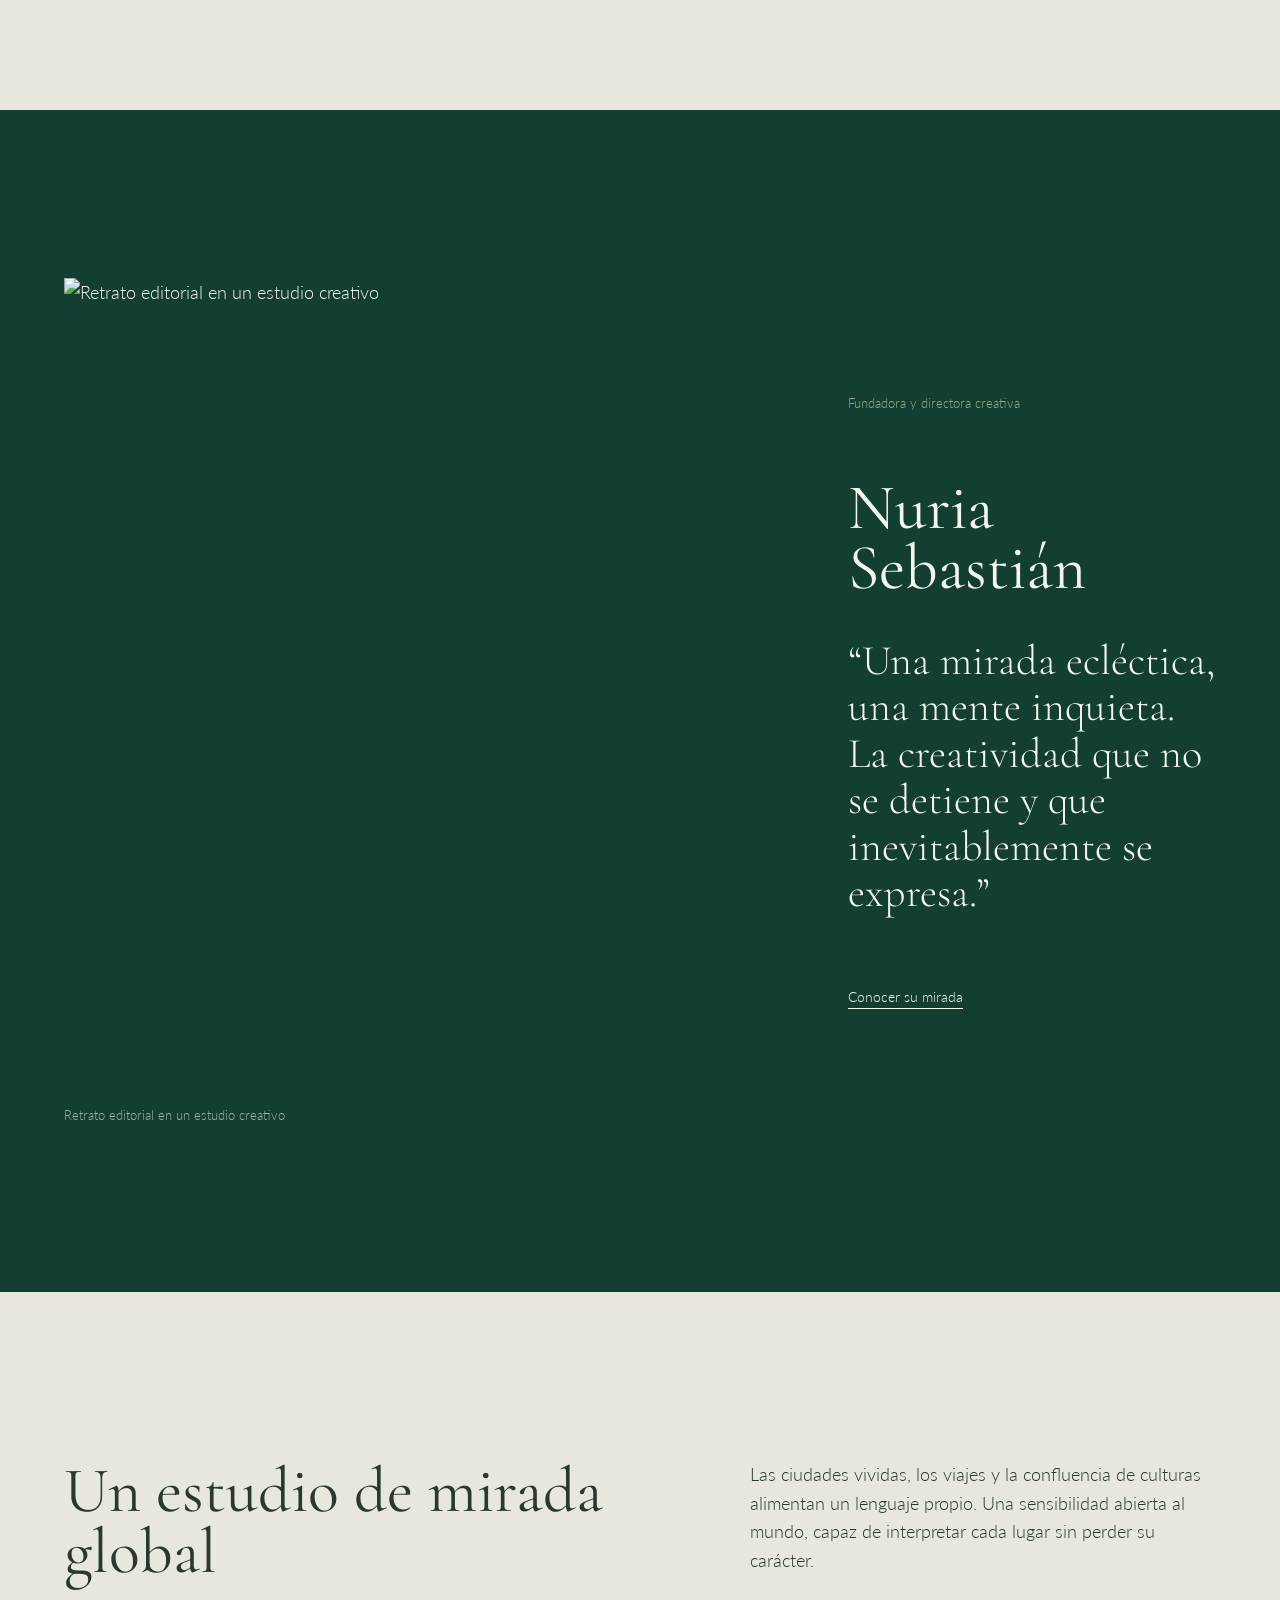
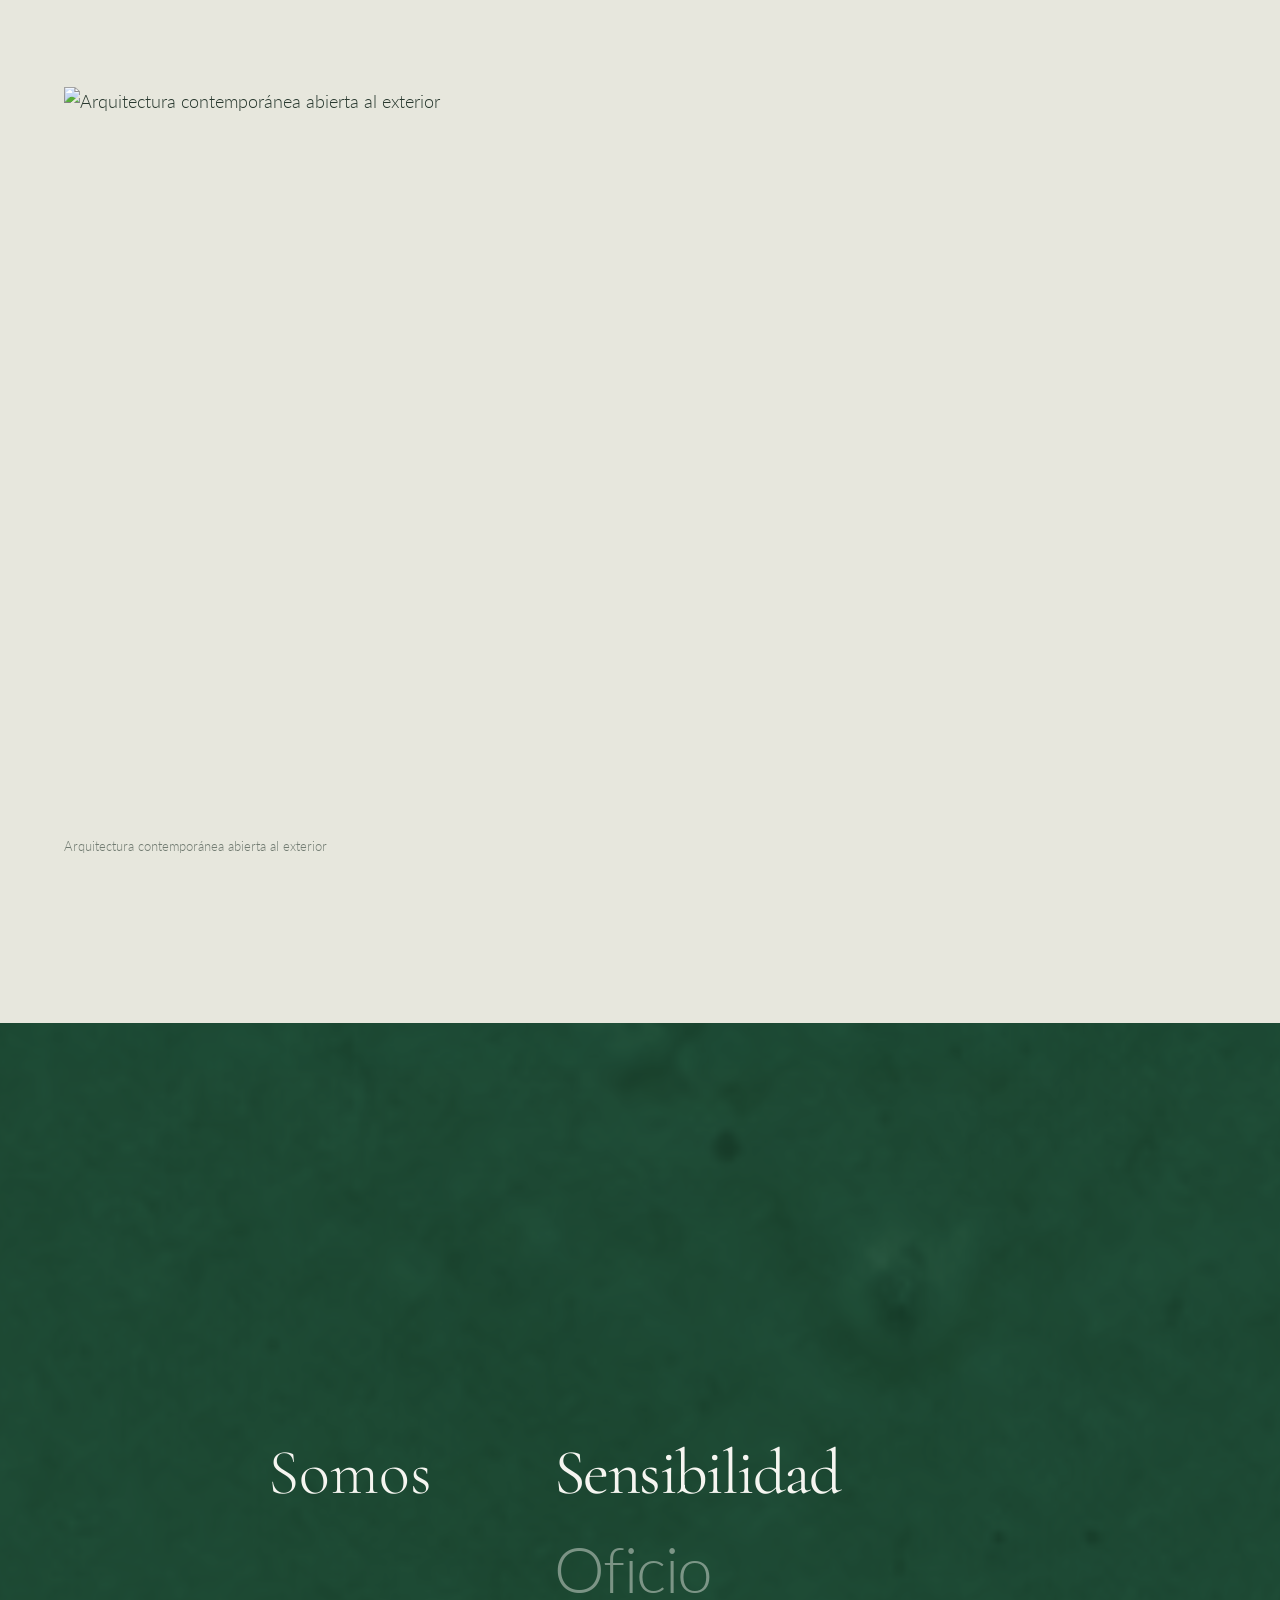
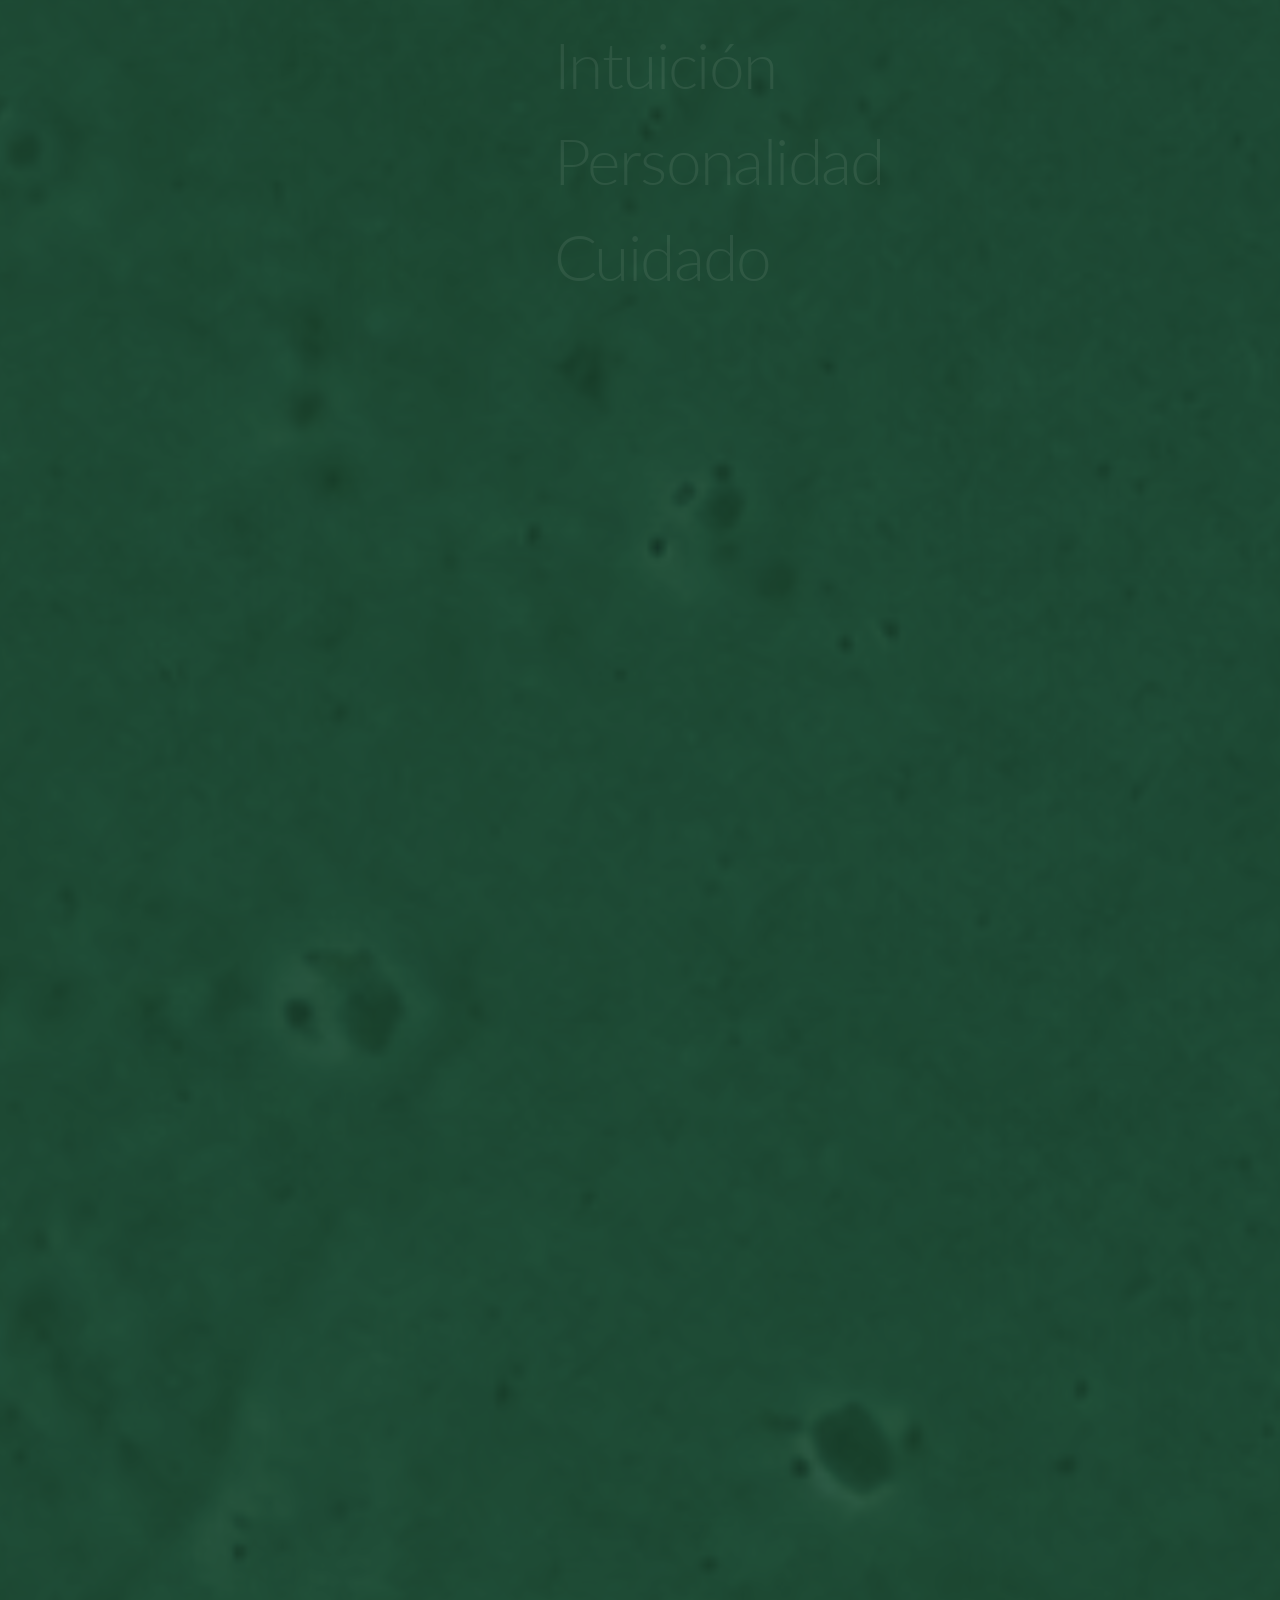
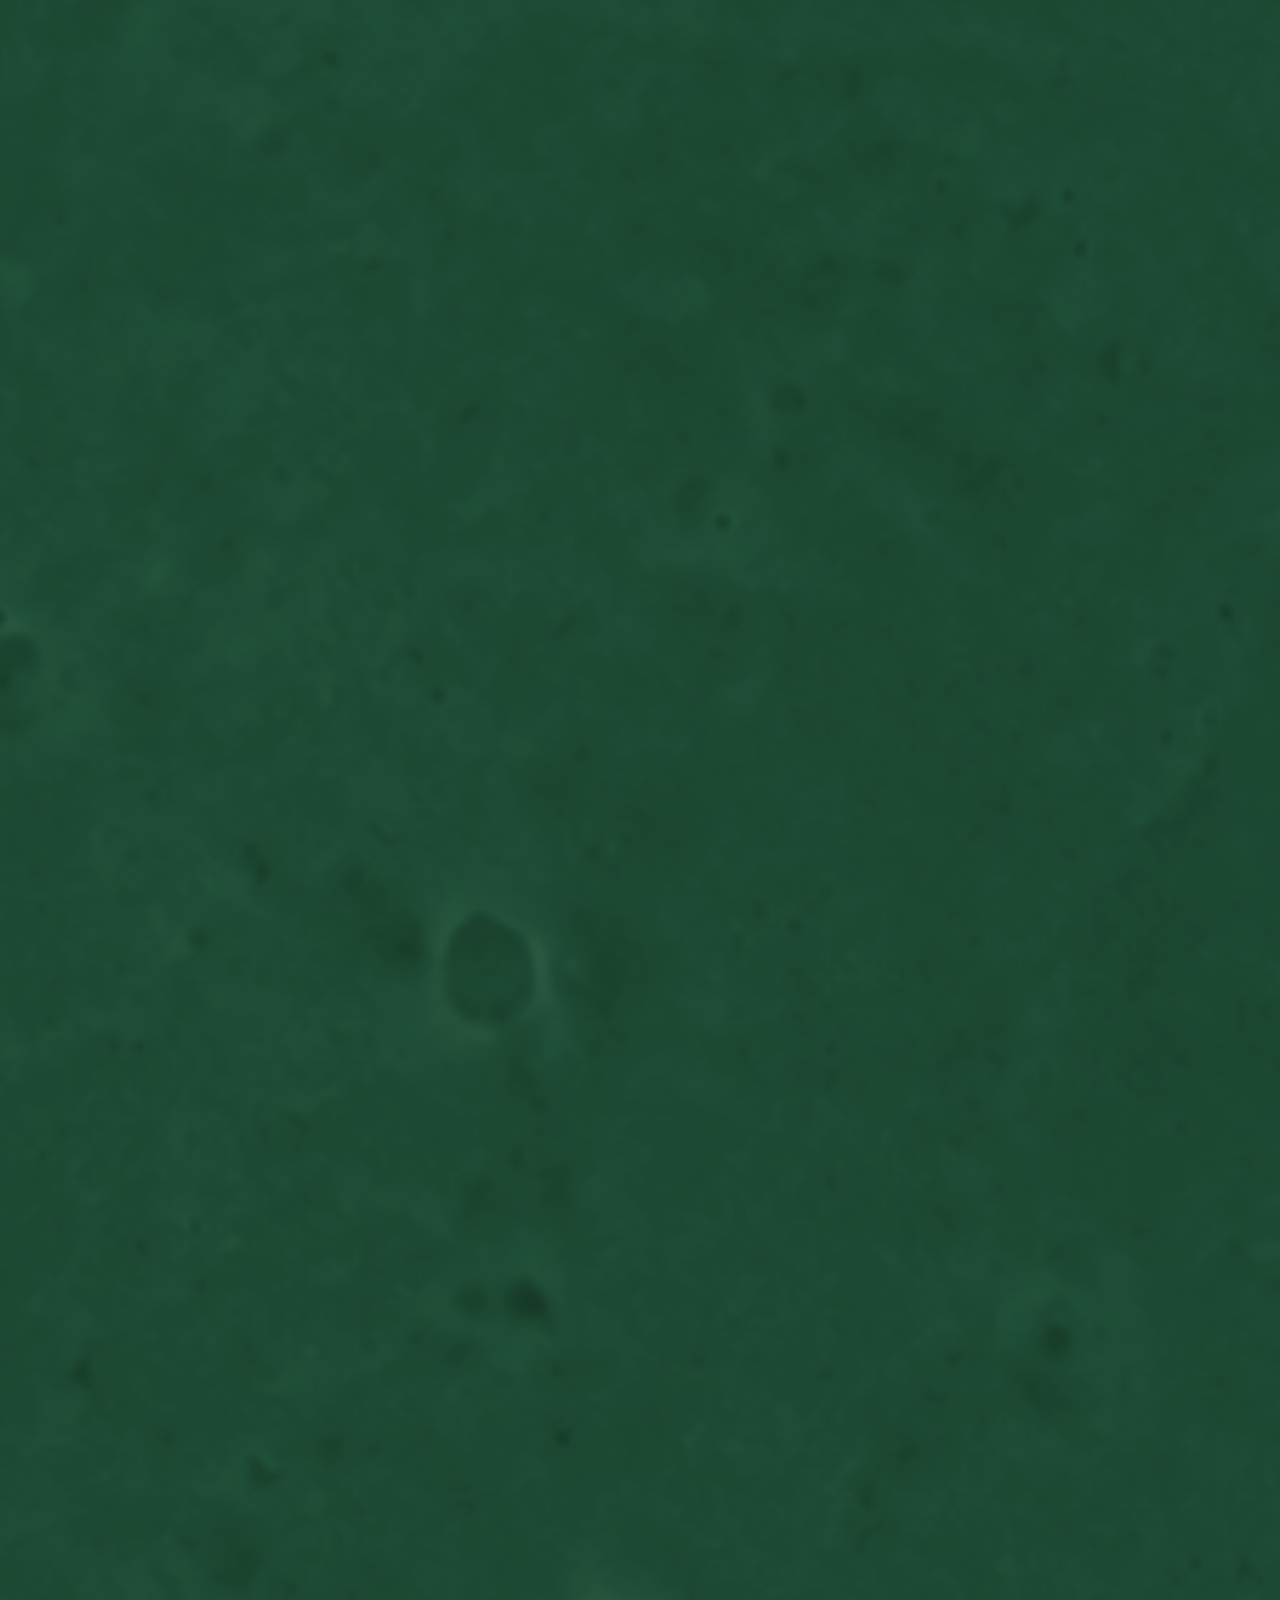
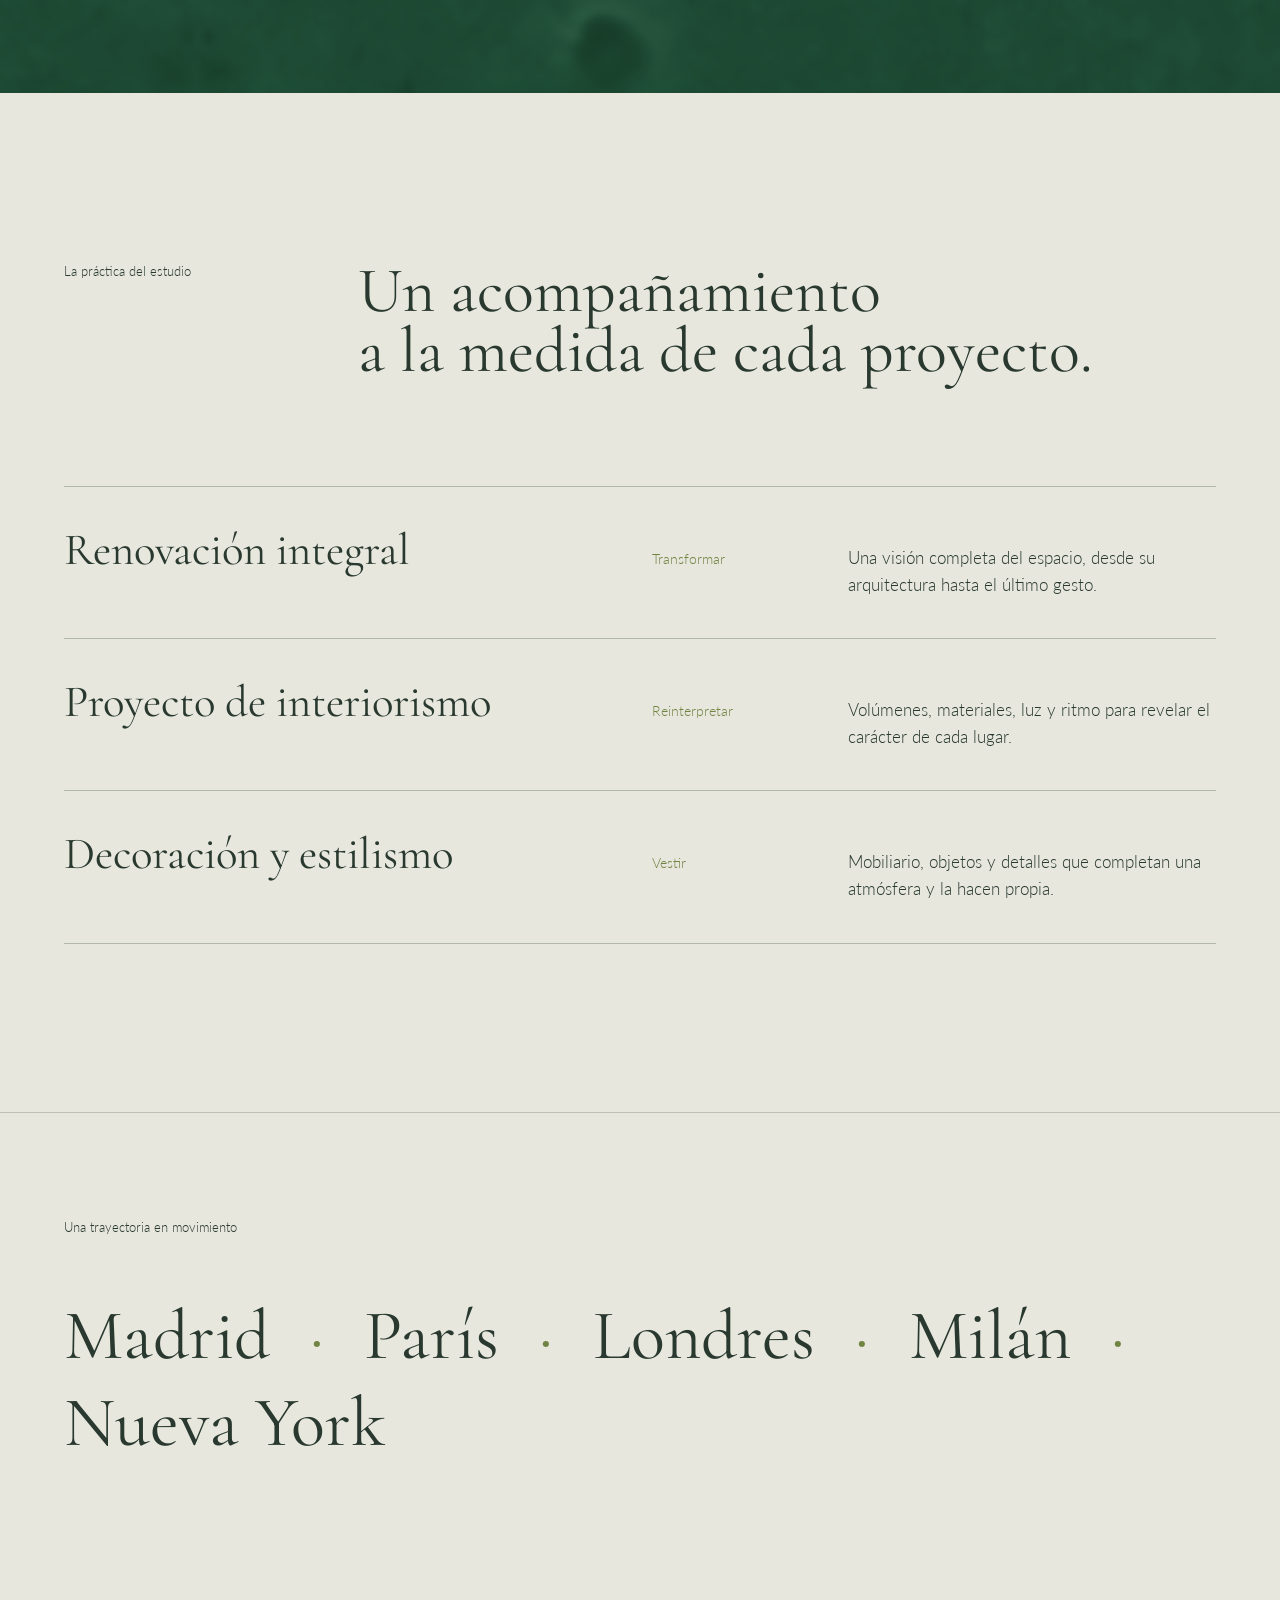
==== commit 2c48d8e9: "Actualizar cache del acabado ceramico" ====
--- a/index.html
+++ b/index.html
@@ -10,7 +10,7 @@
   <link rel="preconnect" href="https://fonts.googleapis.com">
   <link rel="preconnect" href="https://fonts.gstatic.com" crossorigin>
   <link href="https://fonts.googleapis.com/css2?family=Cormorant+Garamond:wght@400&family=Lato:wght@300;400;700&display=swap" rel="stylesheet">
-  <link rel="stylesheet" href="styles.css?v=10">
+  <link rel="stylesheet" href="styles.css?v=11">
 </head>
 <body>
   <a class="skip-link" href="#contenido">Saltar al contenido</a>
--- a/styles.css
+++ b/styles.css
@@ -140,7 +140,7 @@
 .global-photo img { height: min(58vw, 760px); object-fit: cover; }
 
 .values { position: relative; height: 430vh; min-height: 2400px; overflow: clip; background: rgba(18, 63, 49, .94); }
-.values-texture { position: absolute; inset: -6% -3%; background: url("assets/cotton-paper-texture.jpg") center / cover repeat; opacity: .17; mix-blend-mode: soft-light; will-change: transform; }
+.values-texture { position: absolute; inset: -6% -3%; background: url("assets/cotton-paper-texture.jpg") center / cover repeat; opacity: .42; mix-blend-mode: soft-light; filter: saturate(.72) contrast(1.08); will-change: transform; }
 .values-stage { position: sticky; top: 0; z-index: 1; height: 100svh; min-height: 640px; display: grid; grid-template-columns: repeat(12, minmax(0, 1fr)); column-gap: var(--s3); align-items: center; padding-inline: var(--page-pad); overflow: hidden; }
 .values-heading { grid-column: 2 / 5; justify-self: end; margin: 0; font-family: var(--font-display); font-size: clamp(48px, 5vw, 72px); line-height: 1; }
 .values-window { position: relative; grid-column: 6 / 12; align-self: stretch; overflow: hidden; }
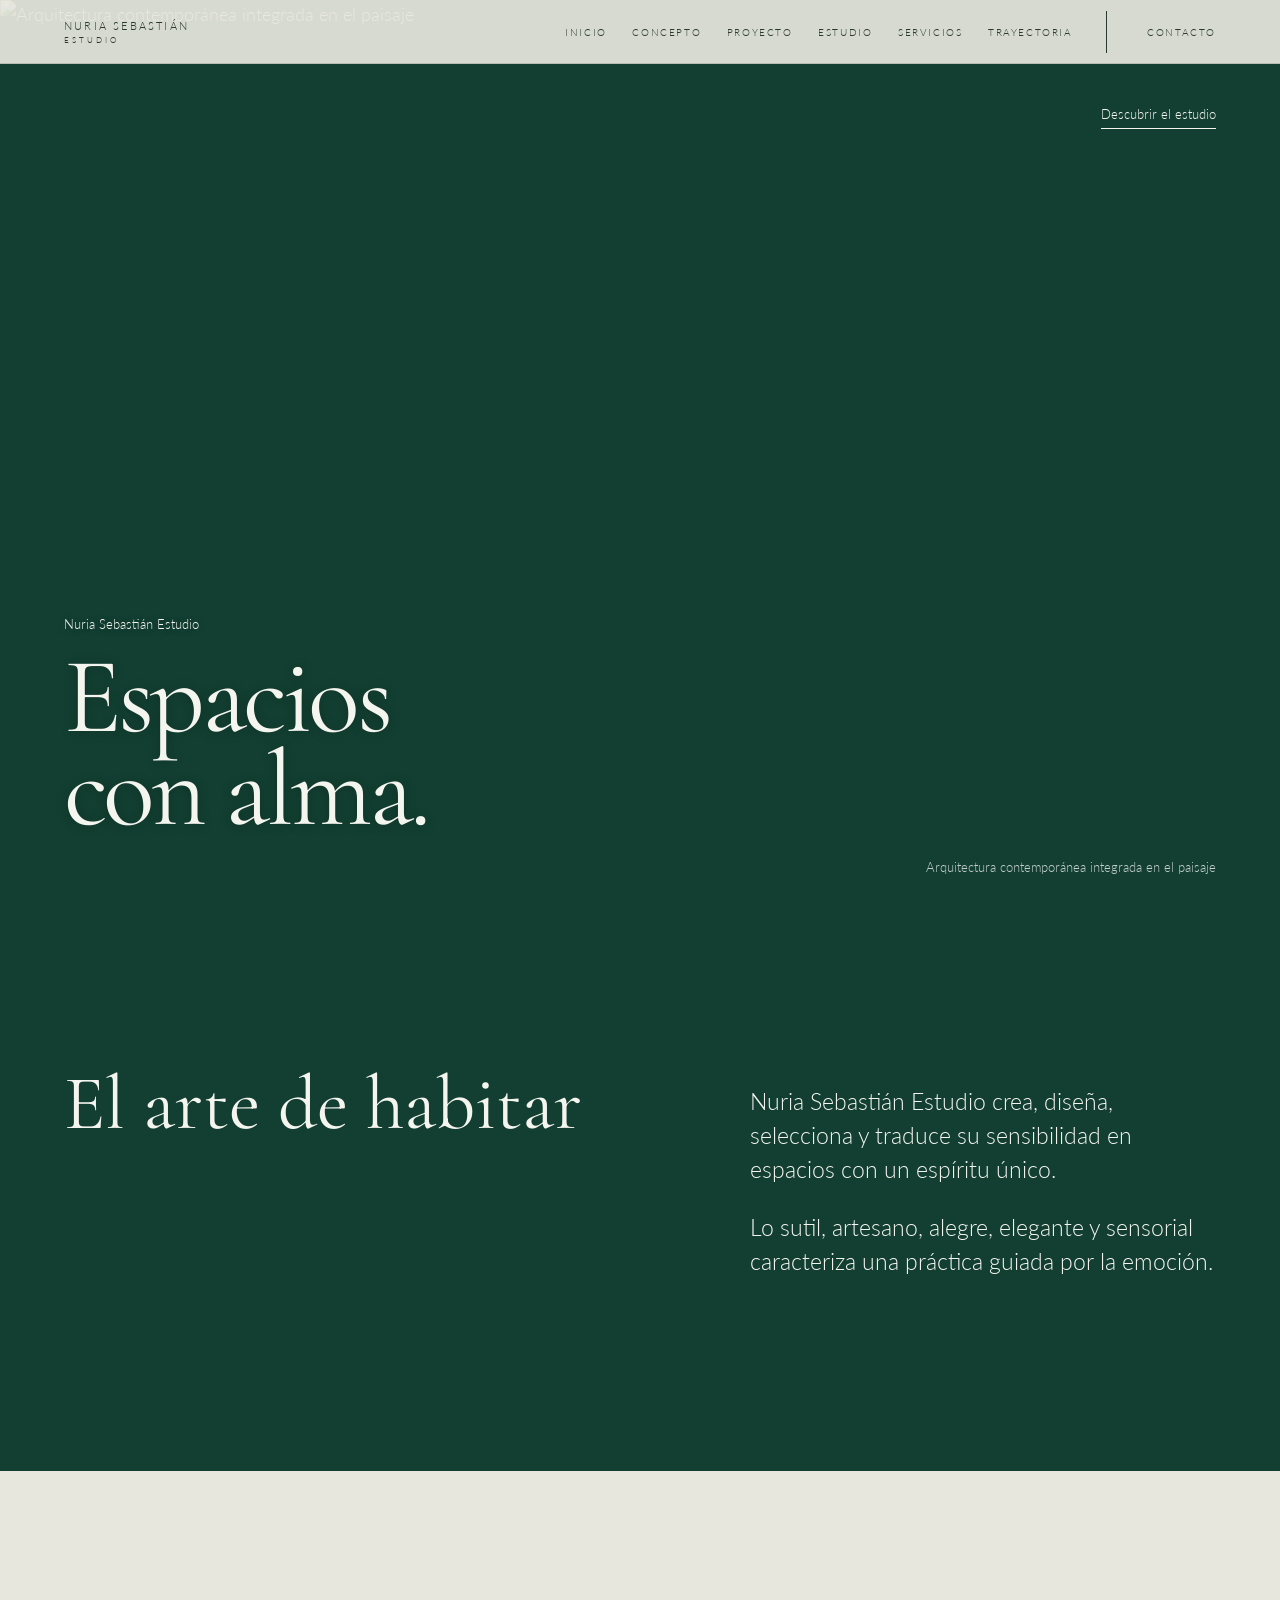
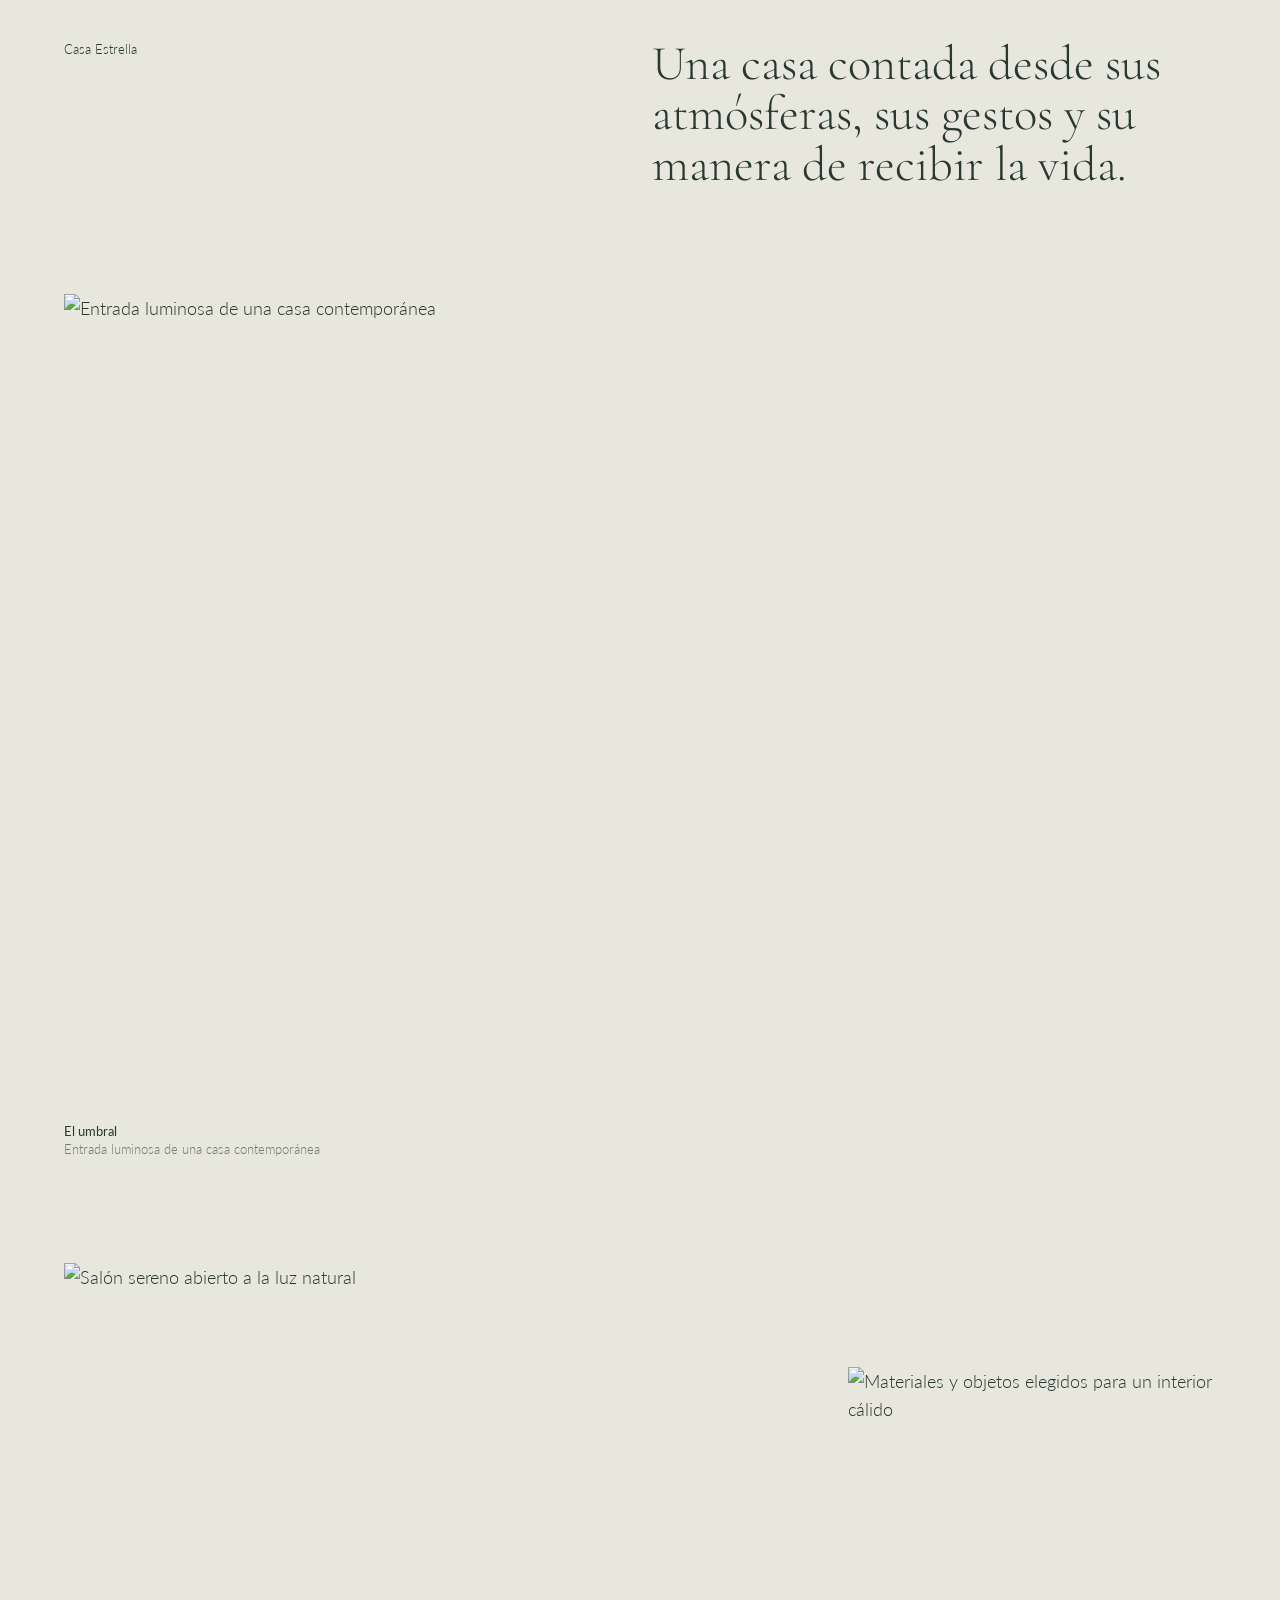
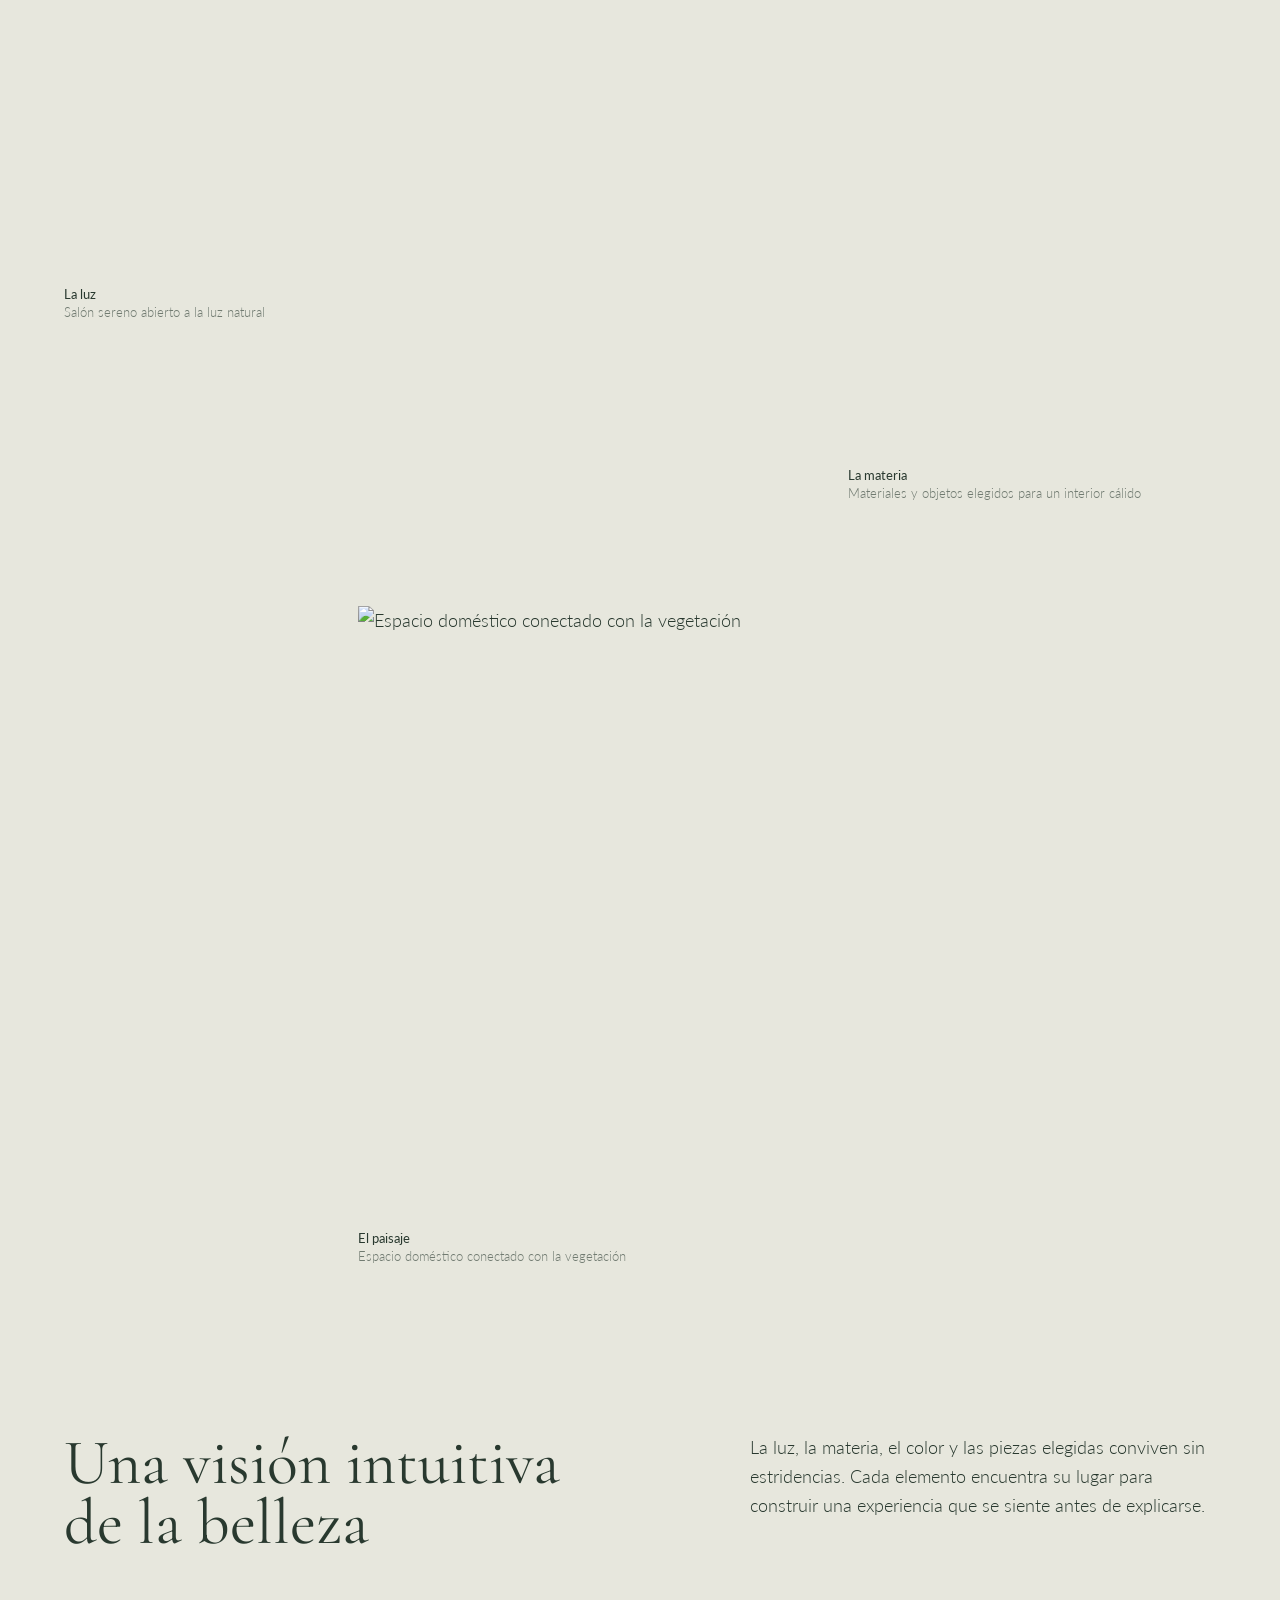
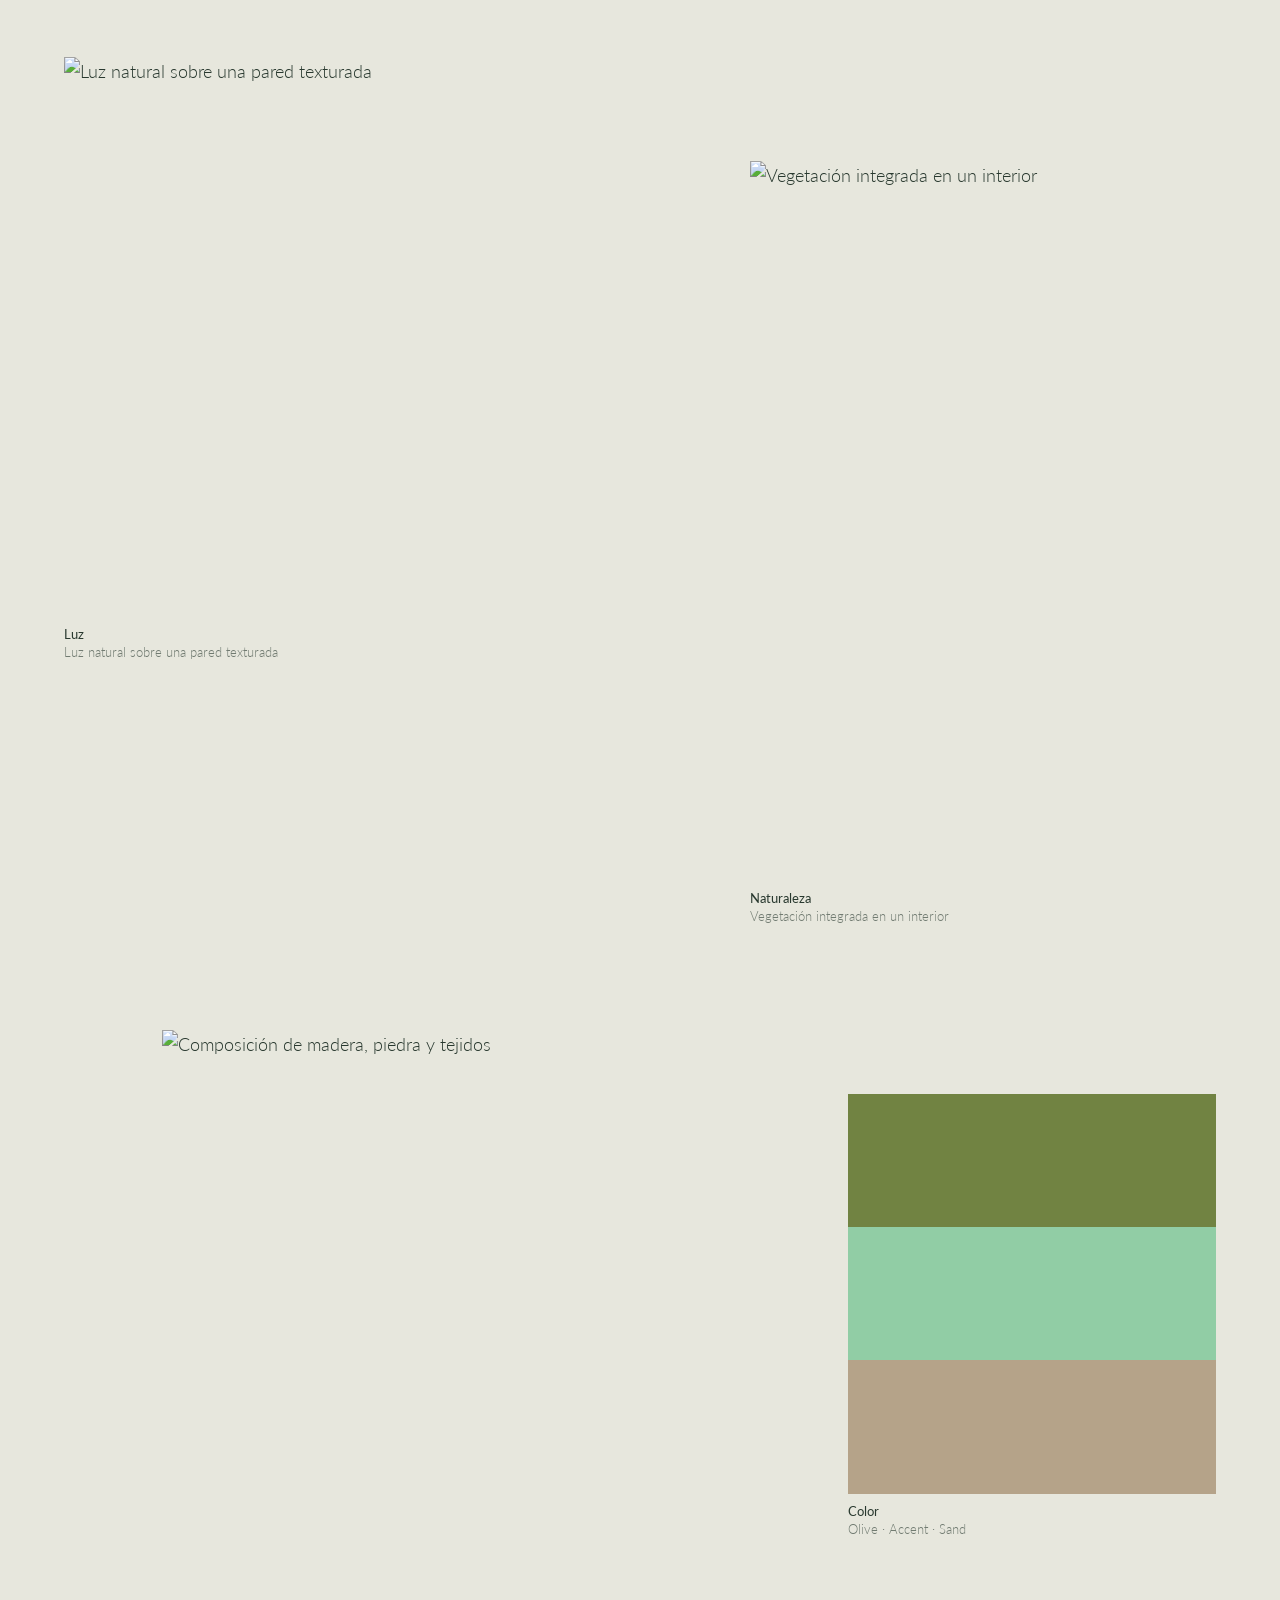
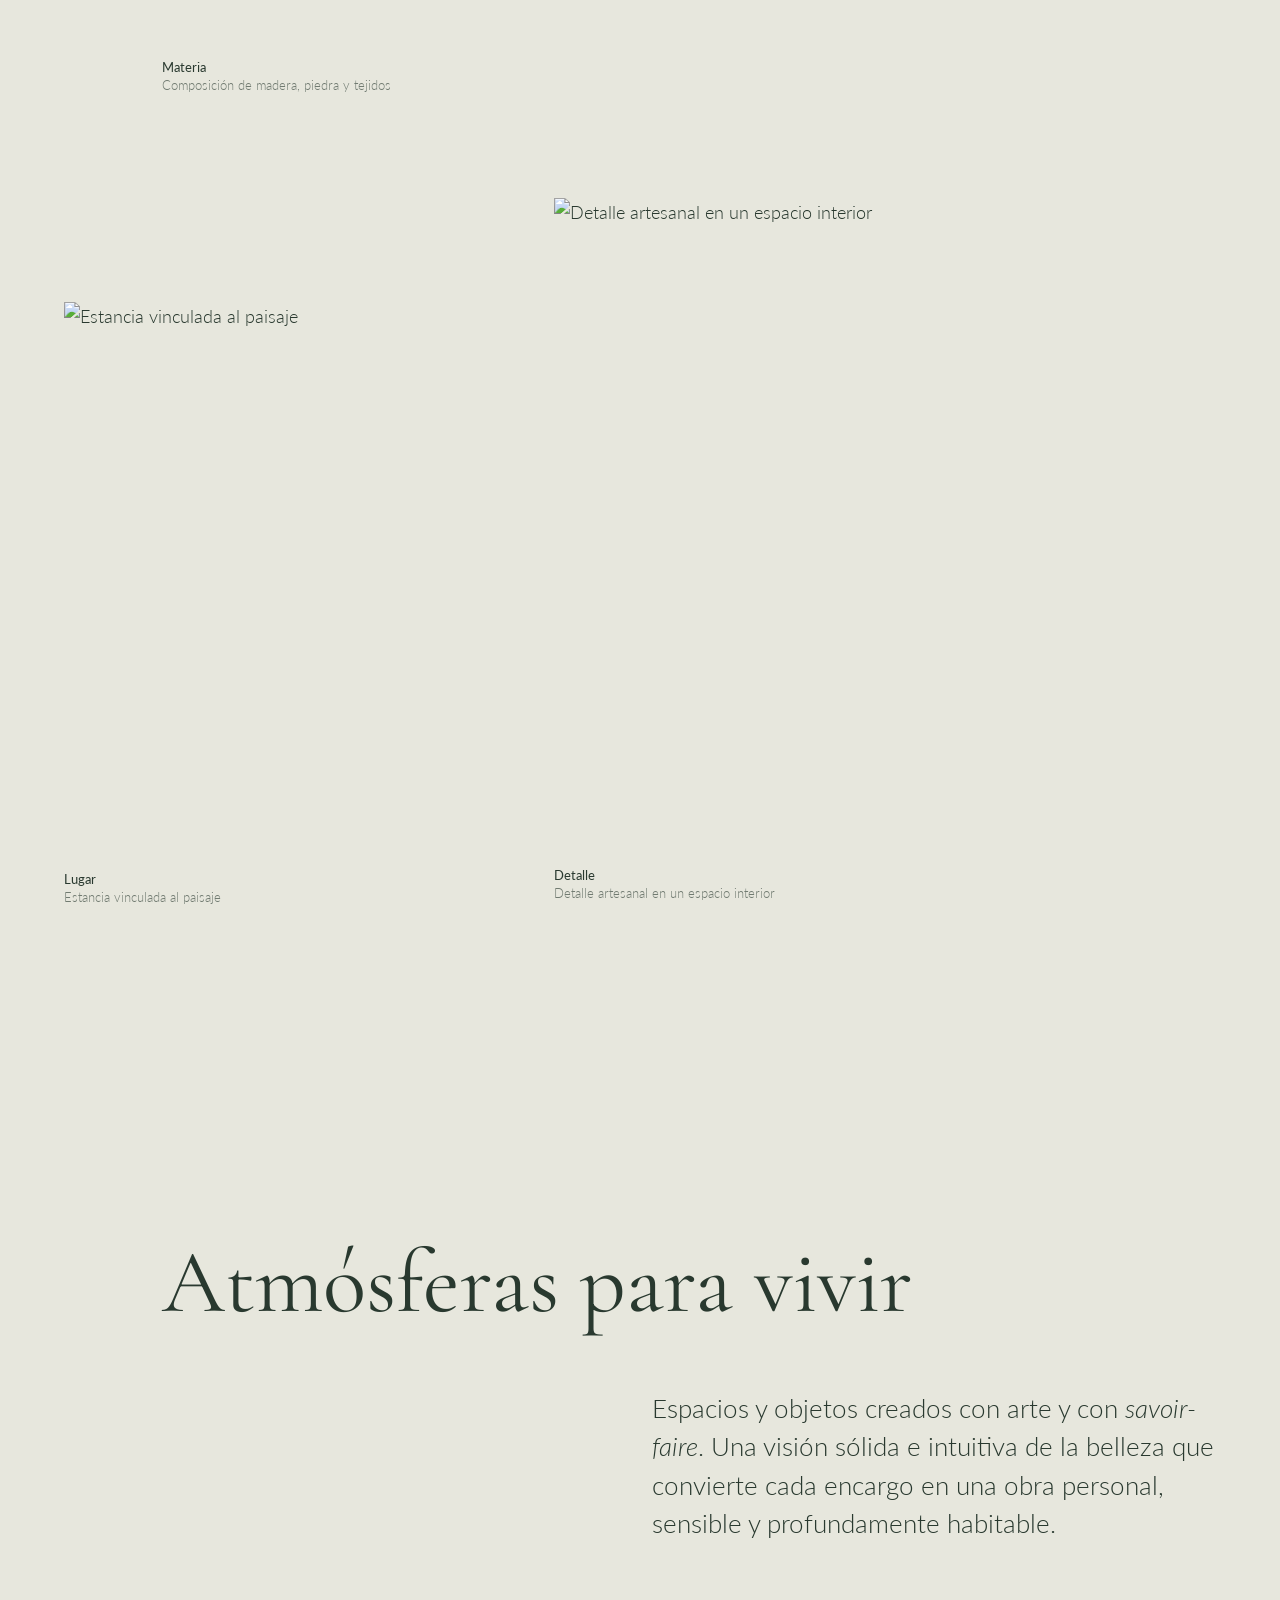
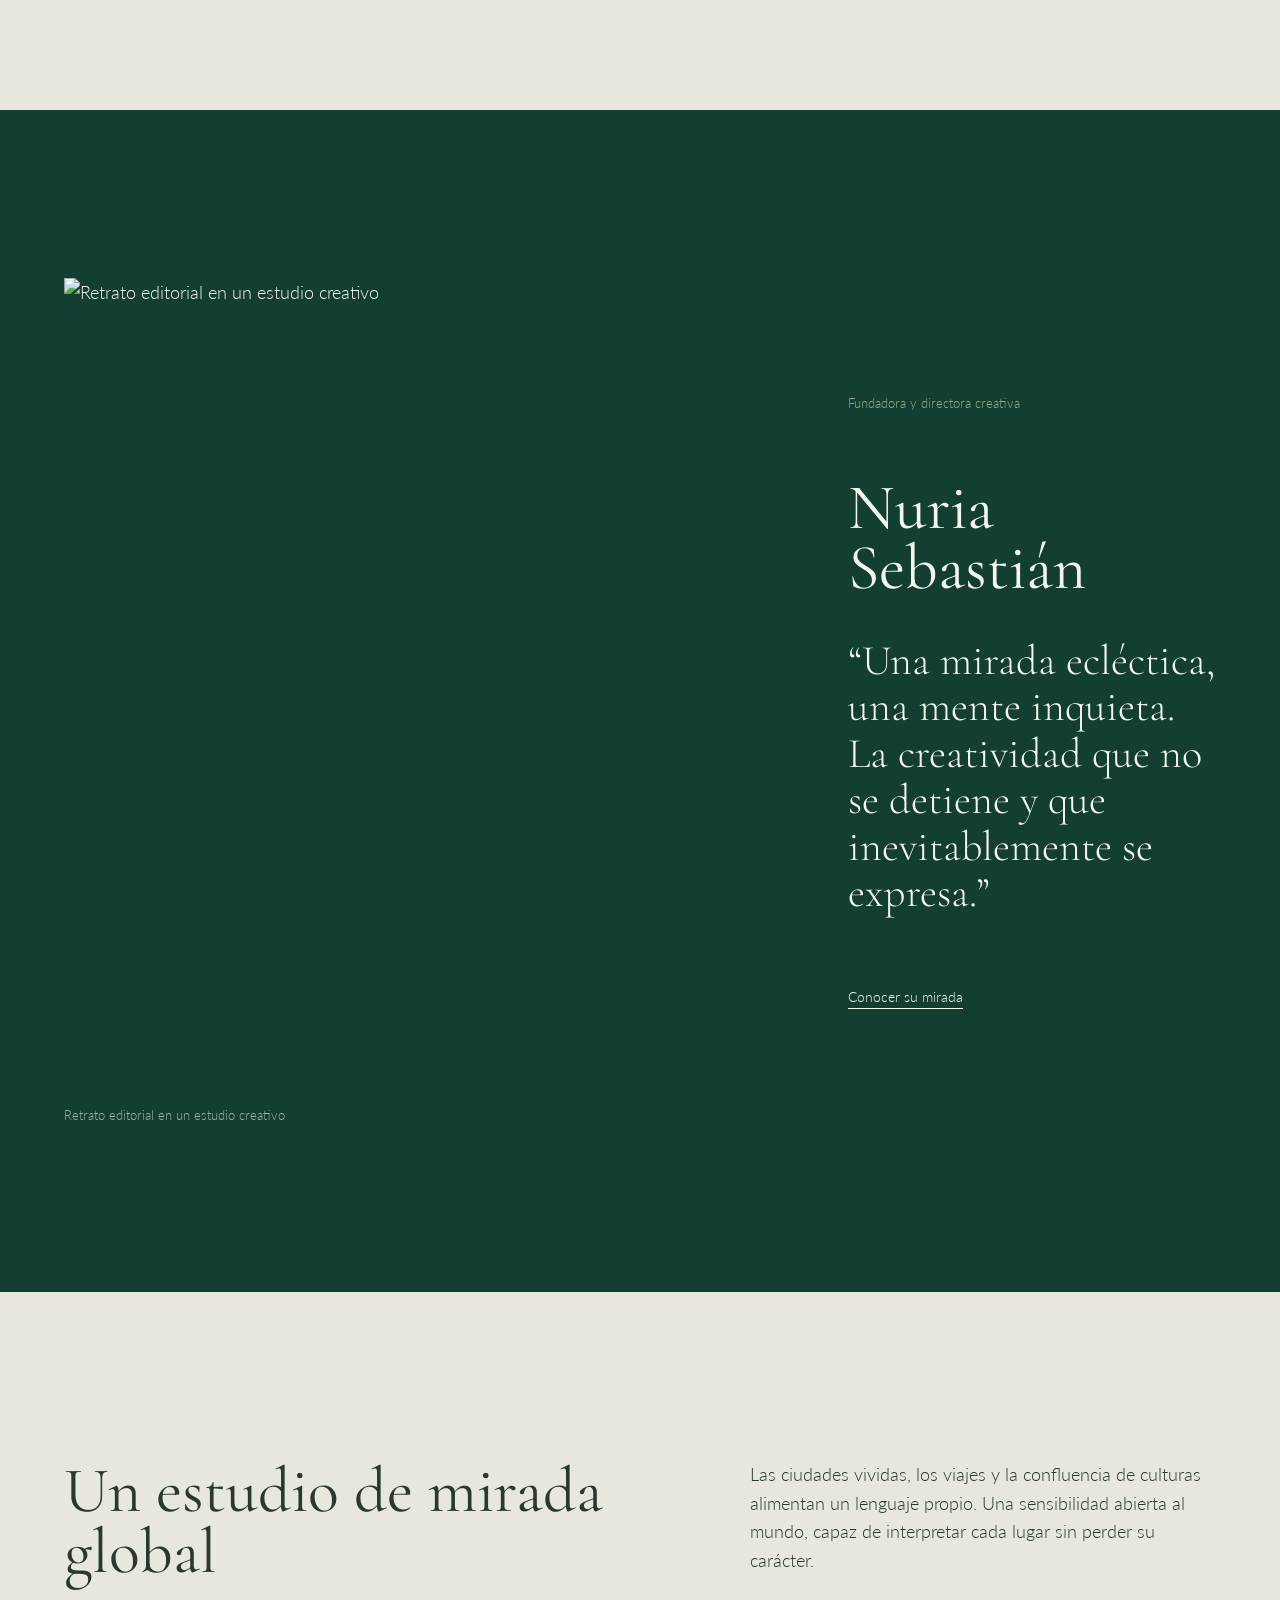
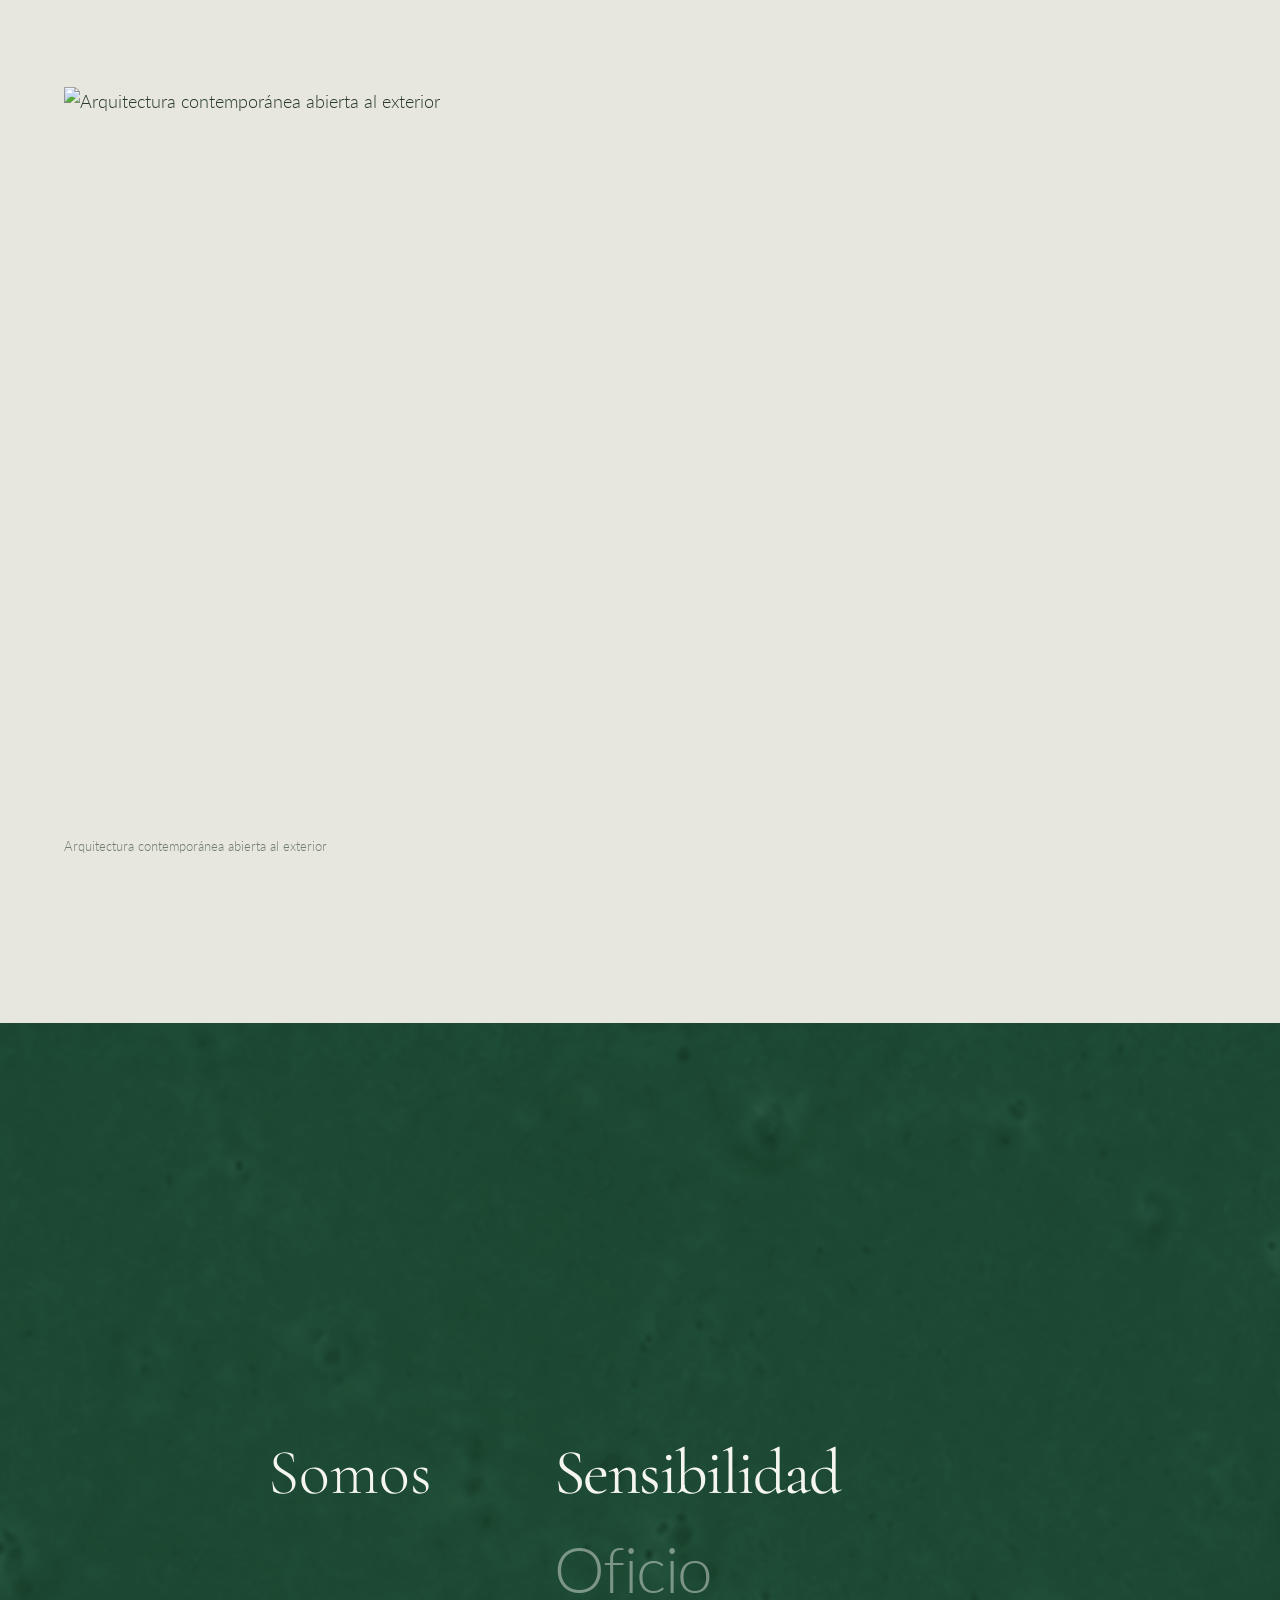
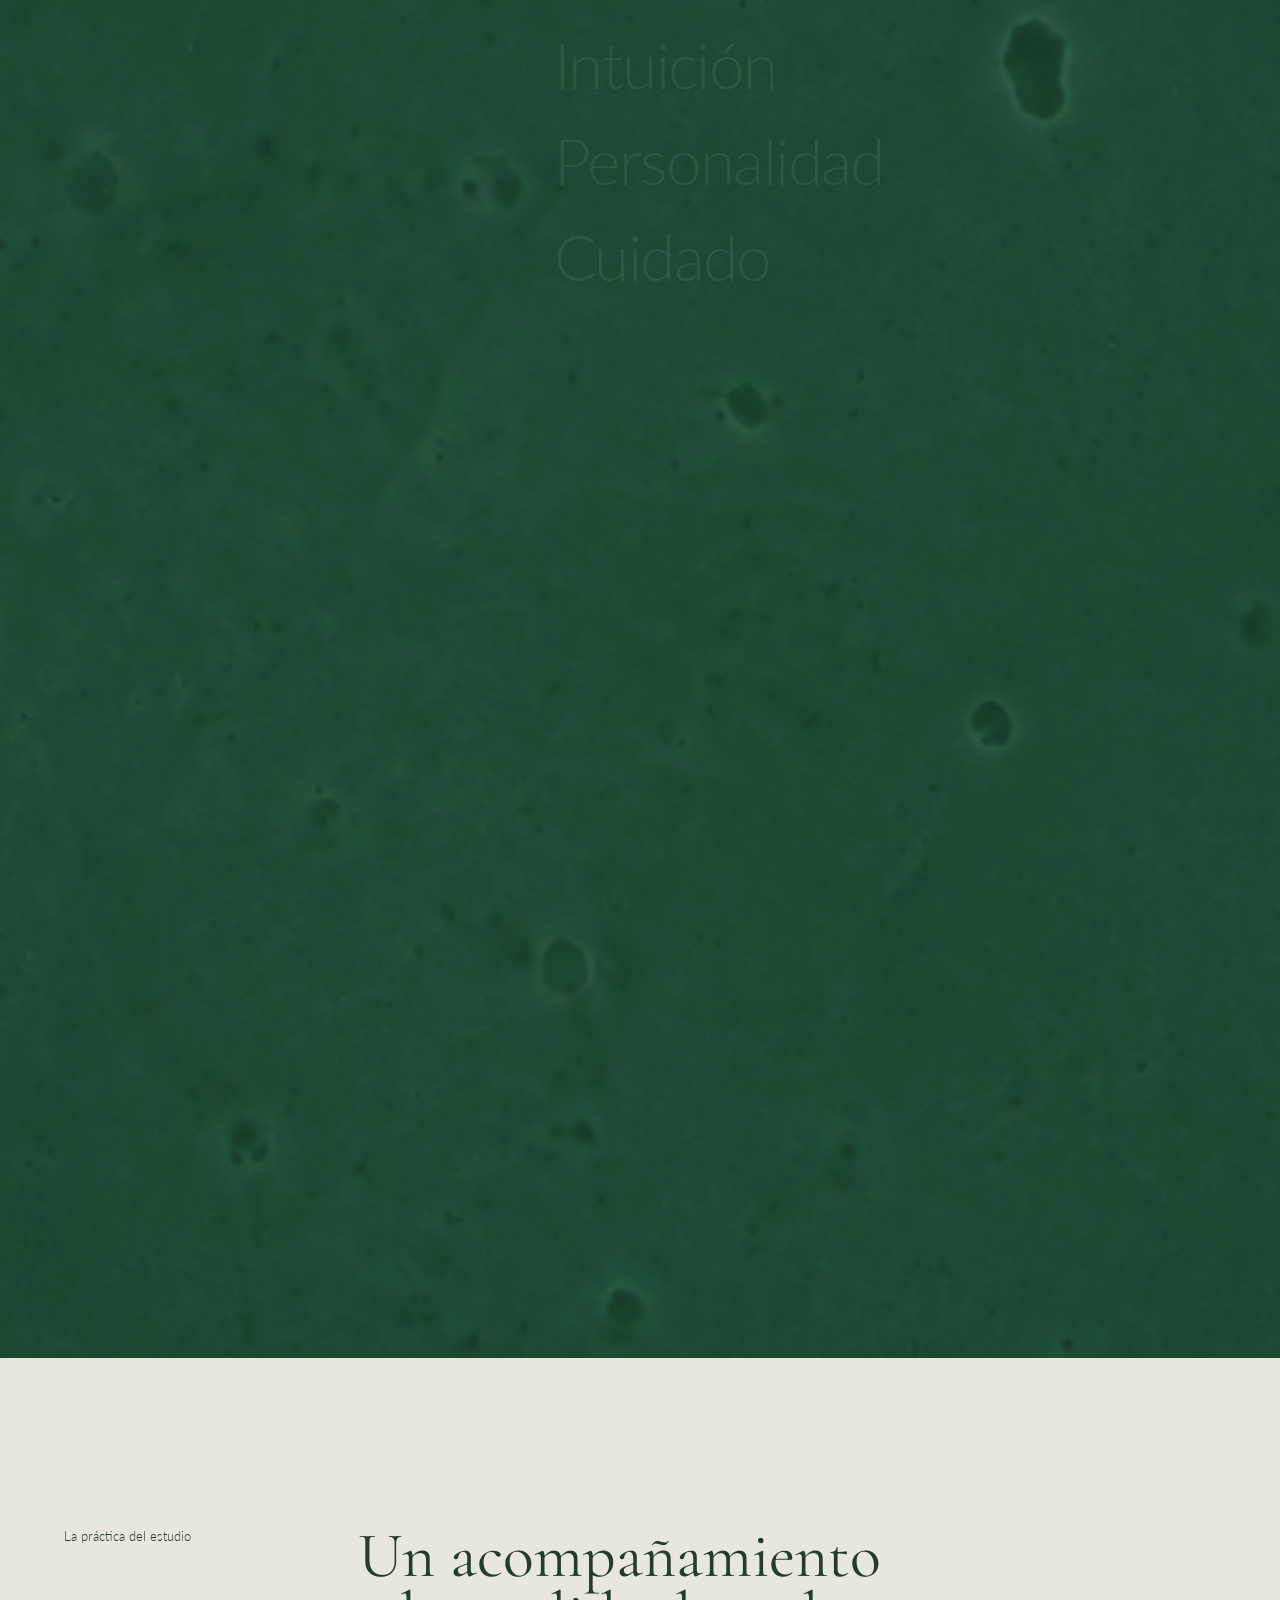
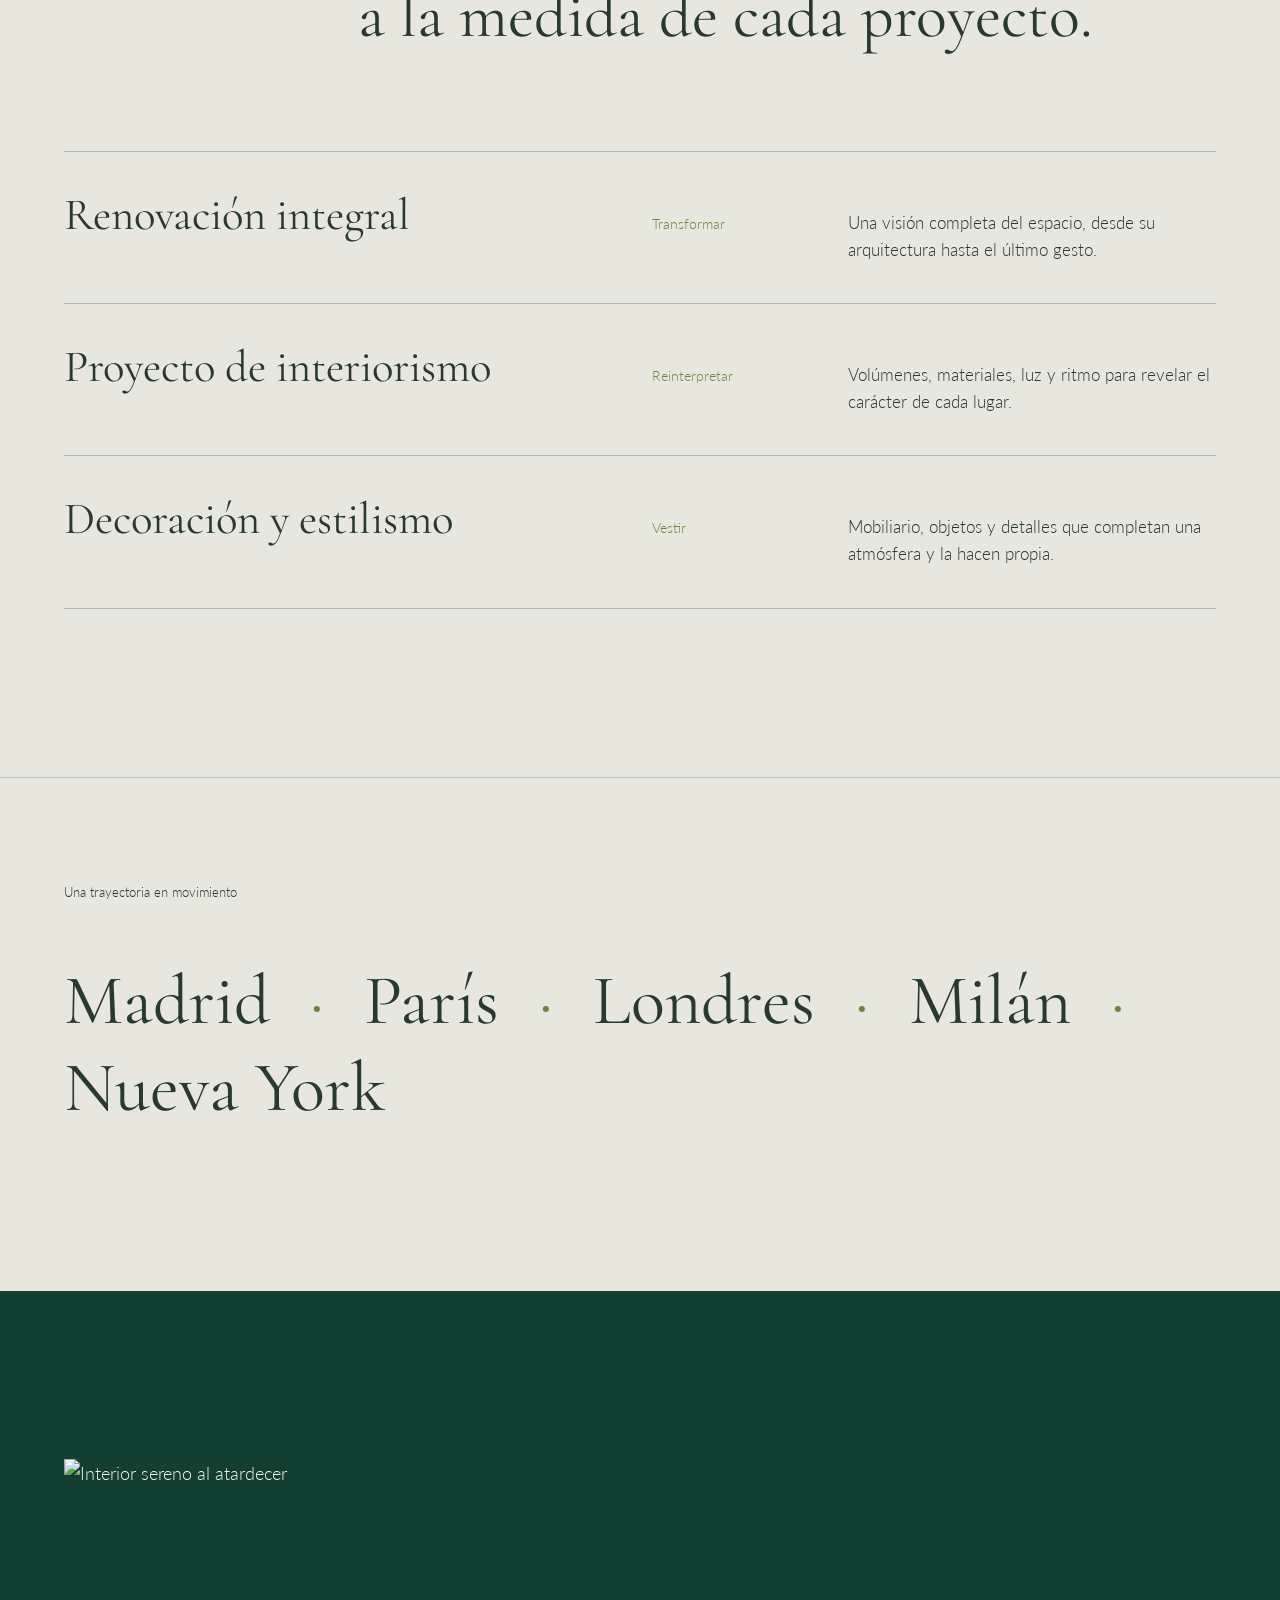
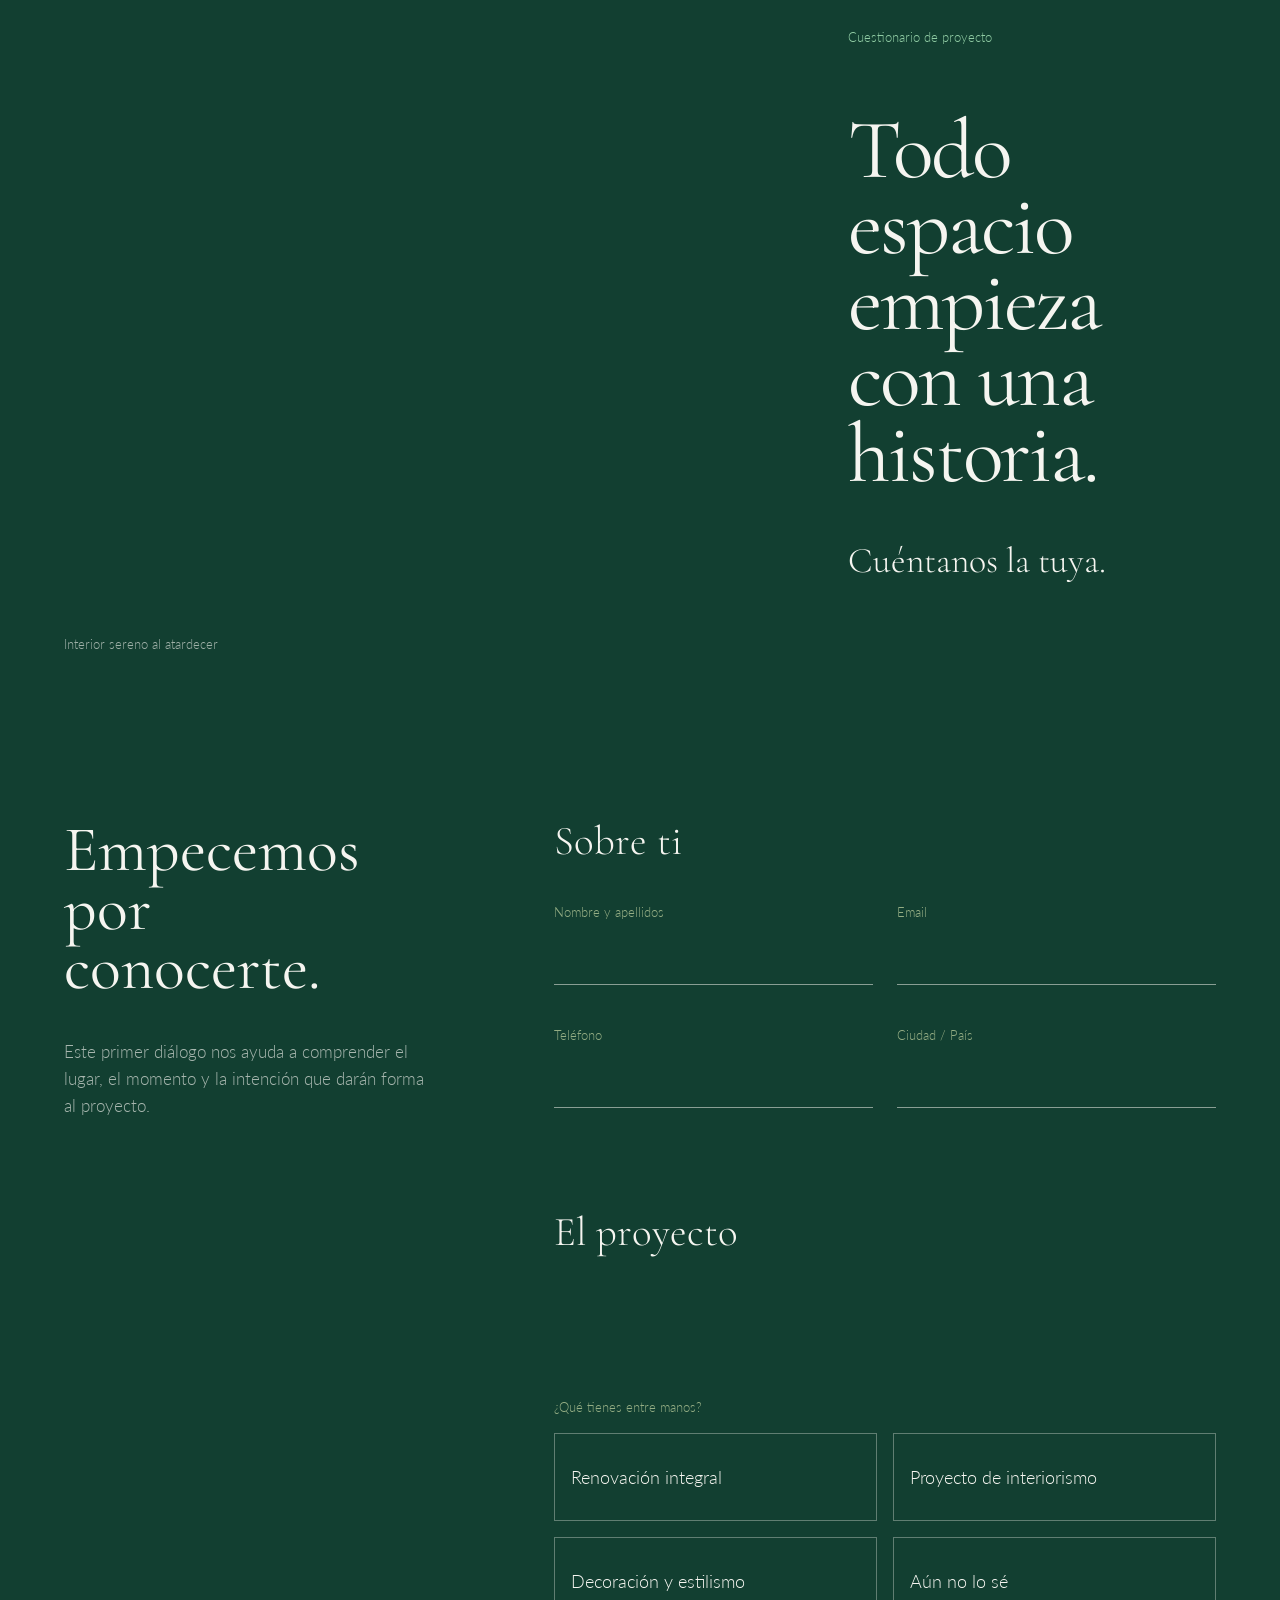
==== commit dc5e39da: "Reducir recorrido de la seccion Somos" ====
--- a/index.html
+++ b/index.html
@@ -10,7 +10,7 @@
   <link rel="preconnect" href="https://fonts.googleapis.com">
   <link rel="preconnect" href="https://fonts.gstatic.com" crossorigin>
   <link href="https://fonts.googleapis.com/css2?family=Cormorant+Garamond:wght@400&family=Lato:wght@300;400;700&display=swap" rel="stylesheet">
-  <link rel="stylesheet" href="styles.css?v=11">
+  <link rel="stylesheet" href="styles.css?v=12">
 </head>
 <body>
   <a class="skip-link" href="#contenido">Saltar al contenido</a>
--- a/styles.css
+++ b/styles.css
@@ -139,7 +139,7 @@
 .global-photo { width: calc(100% - var(--page-pad)); margin-left: var(--page-pad); }
 .global-photo img { height: min(58vw, 760px); object-fit: cover; }
 
-.values { position: relative; height: 430vh; min-height: 2400px; overflow: clip; background: rgba(18, 63, 49, .94); }
+.values { position: relative; height: 215vh; min-height: 1200px; overflow: clip; background: rgba(18, 63, 49, .94); }
 .values-texture { position: absolute; inset: -6% -3%; background: url("assets/cotton-paper-texture.jpg") center / cover repeat; opacity: .42; mix-blend-mode: soft-light; filter: saturate(.72) contrast(1.08); will-change: transform; }
 .values-stage { position: sticky; top: 0; z-index: 1; height: 100svh; min-height: 640px; display: grid; grid-template-columns: repeat(12, minmax(0, 1fr)); column-gap: var(--s3); align-items: center; padding-inline: var(--page-pad); overflow: hidden; }
 .values-heading { grid-column: 2 / 5; justify-self: end; margin: 0; font-family: var(--font-display); font-size: clamp(48px, 5vw, 72px); line-height: 1; }
@@ -264,7 +264,7 @@
   .global-copy { margin-bottom: var(--s5); }
   .global-photo { width: 100%; margin-left: 0; }
   .global-photo img { height: 58vh; }
-  .values { height: 390vh; min-height: 2100px; }
+  .values { height: 195vh; min-height: 1050px; }
   .values-stage { grid-template-columns: repeat(6, minmax(0, 1fr)); column-gap: var(--s2); padding-inline: var(--page-pad); }
   .values-heading { grid-column: 1 / 3; justify-self: start; font-size: clamp(36px, 10vw, 48px); }
   .values-window { grid-column: 3 / 7; }
